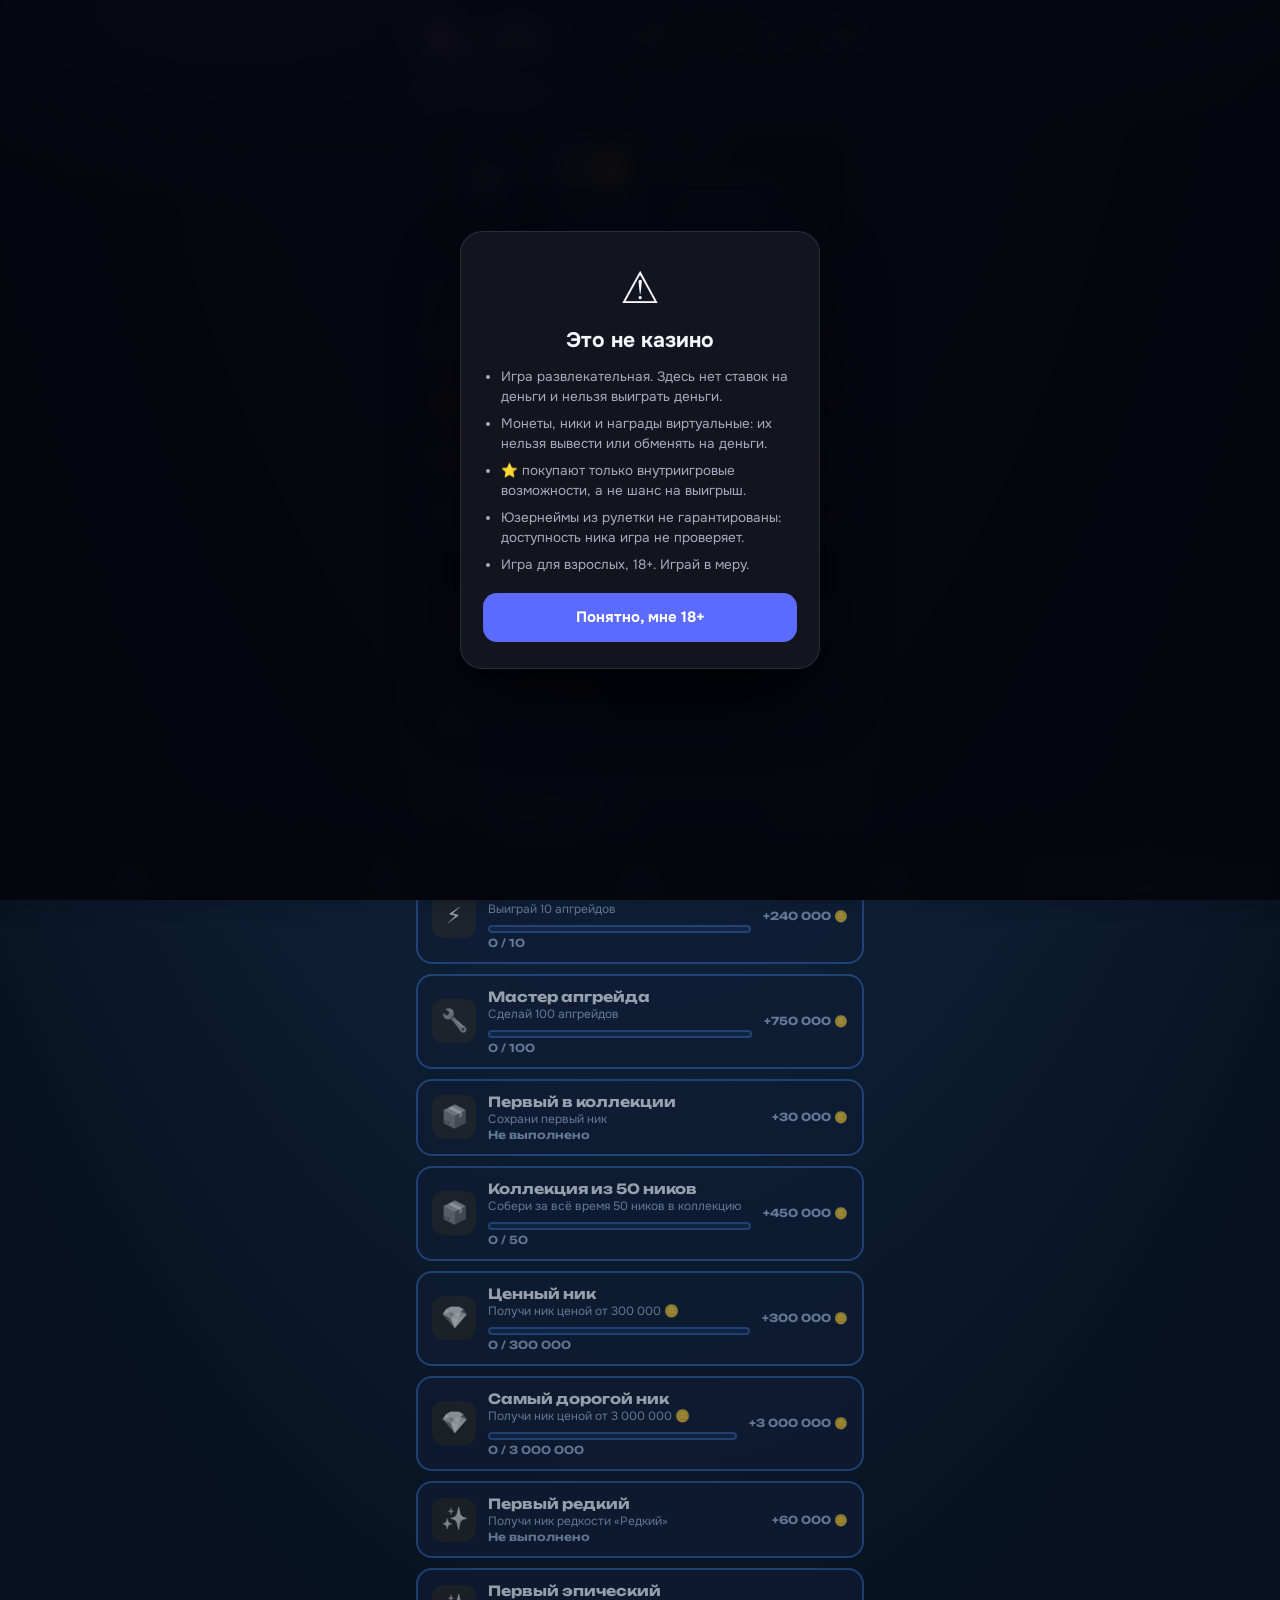
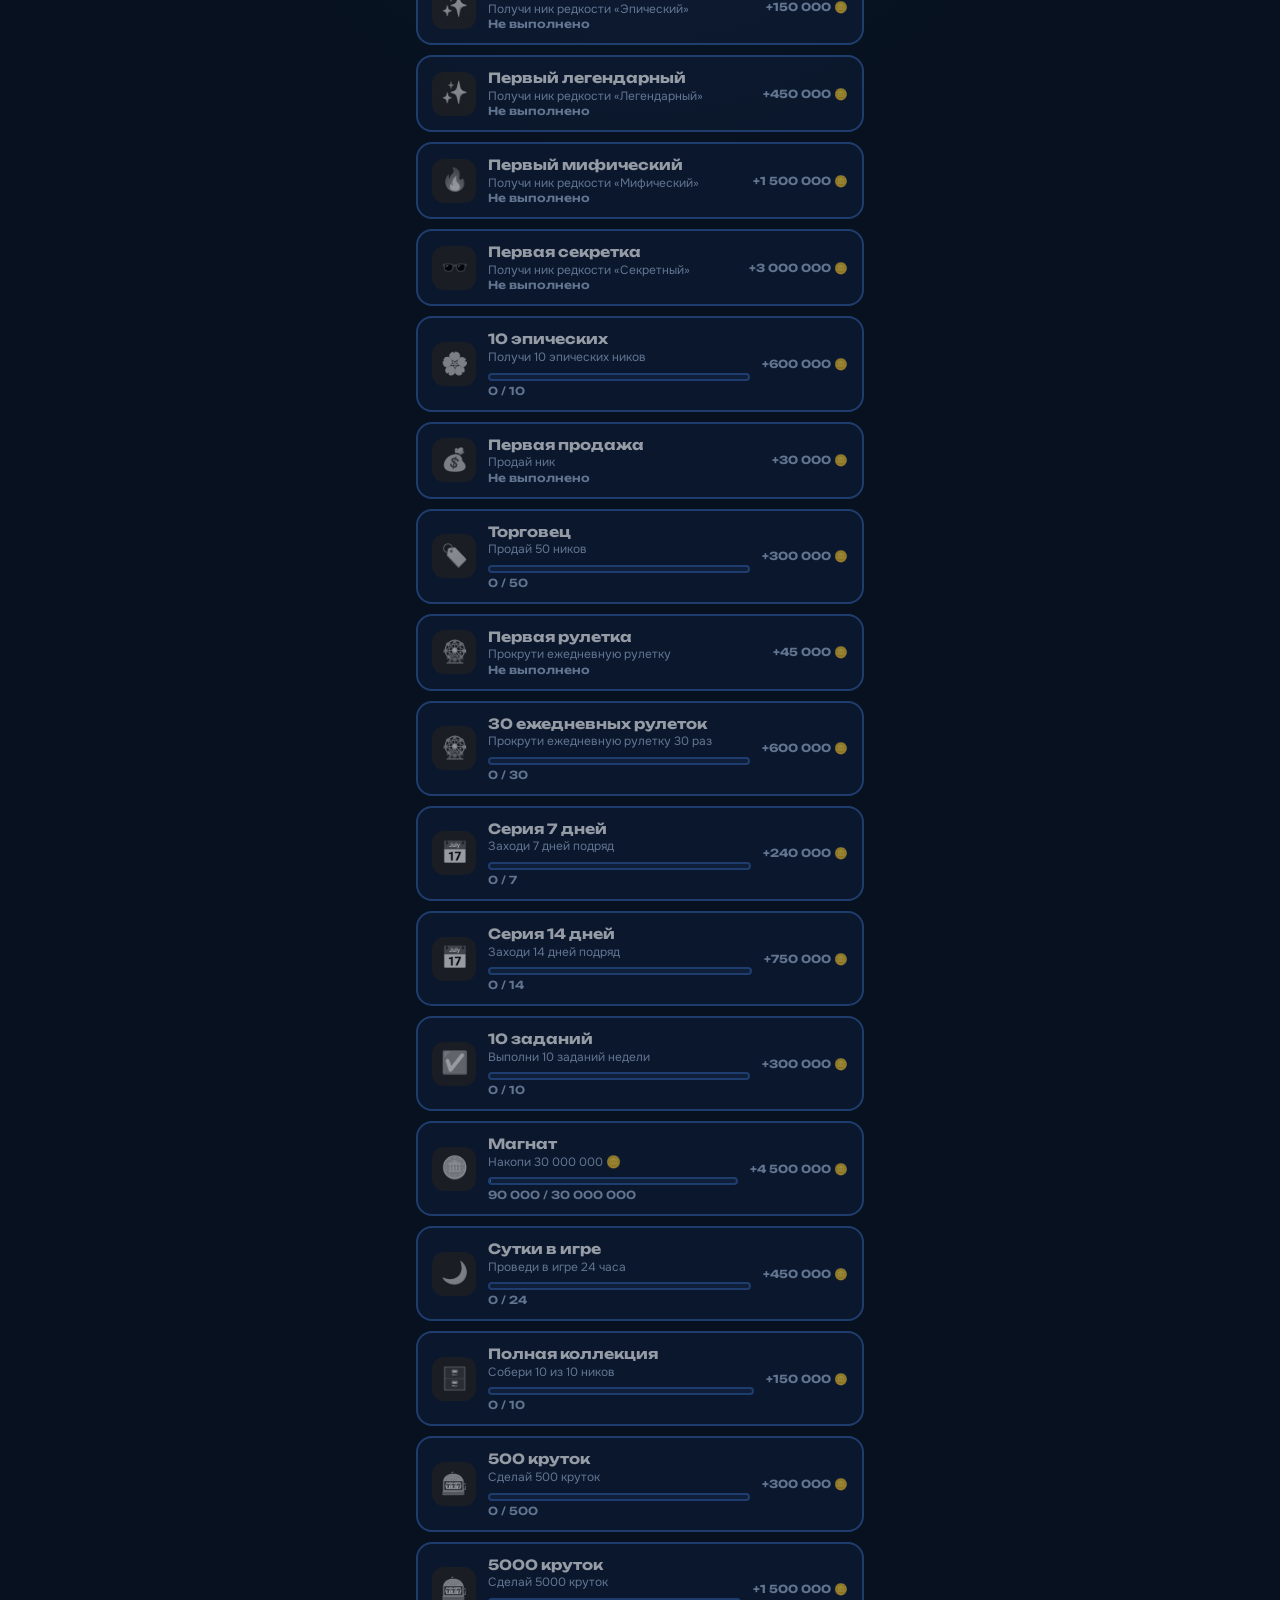
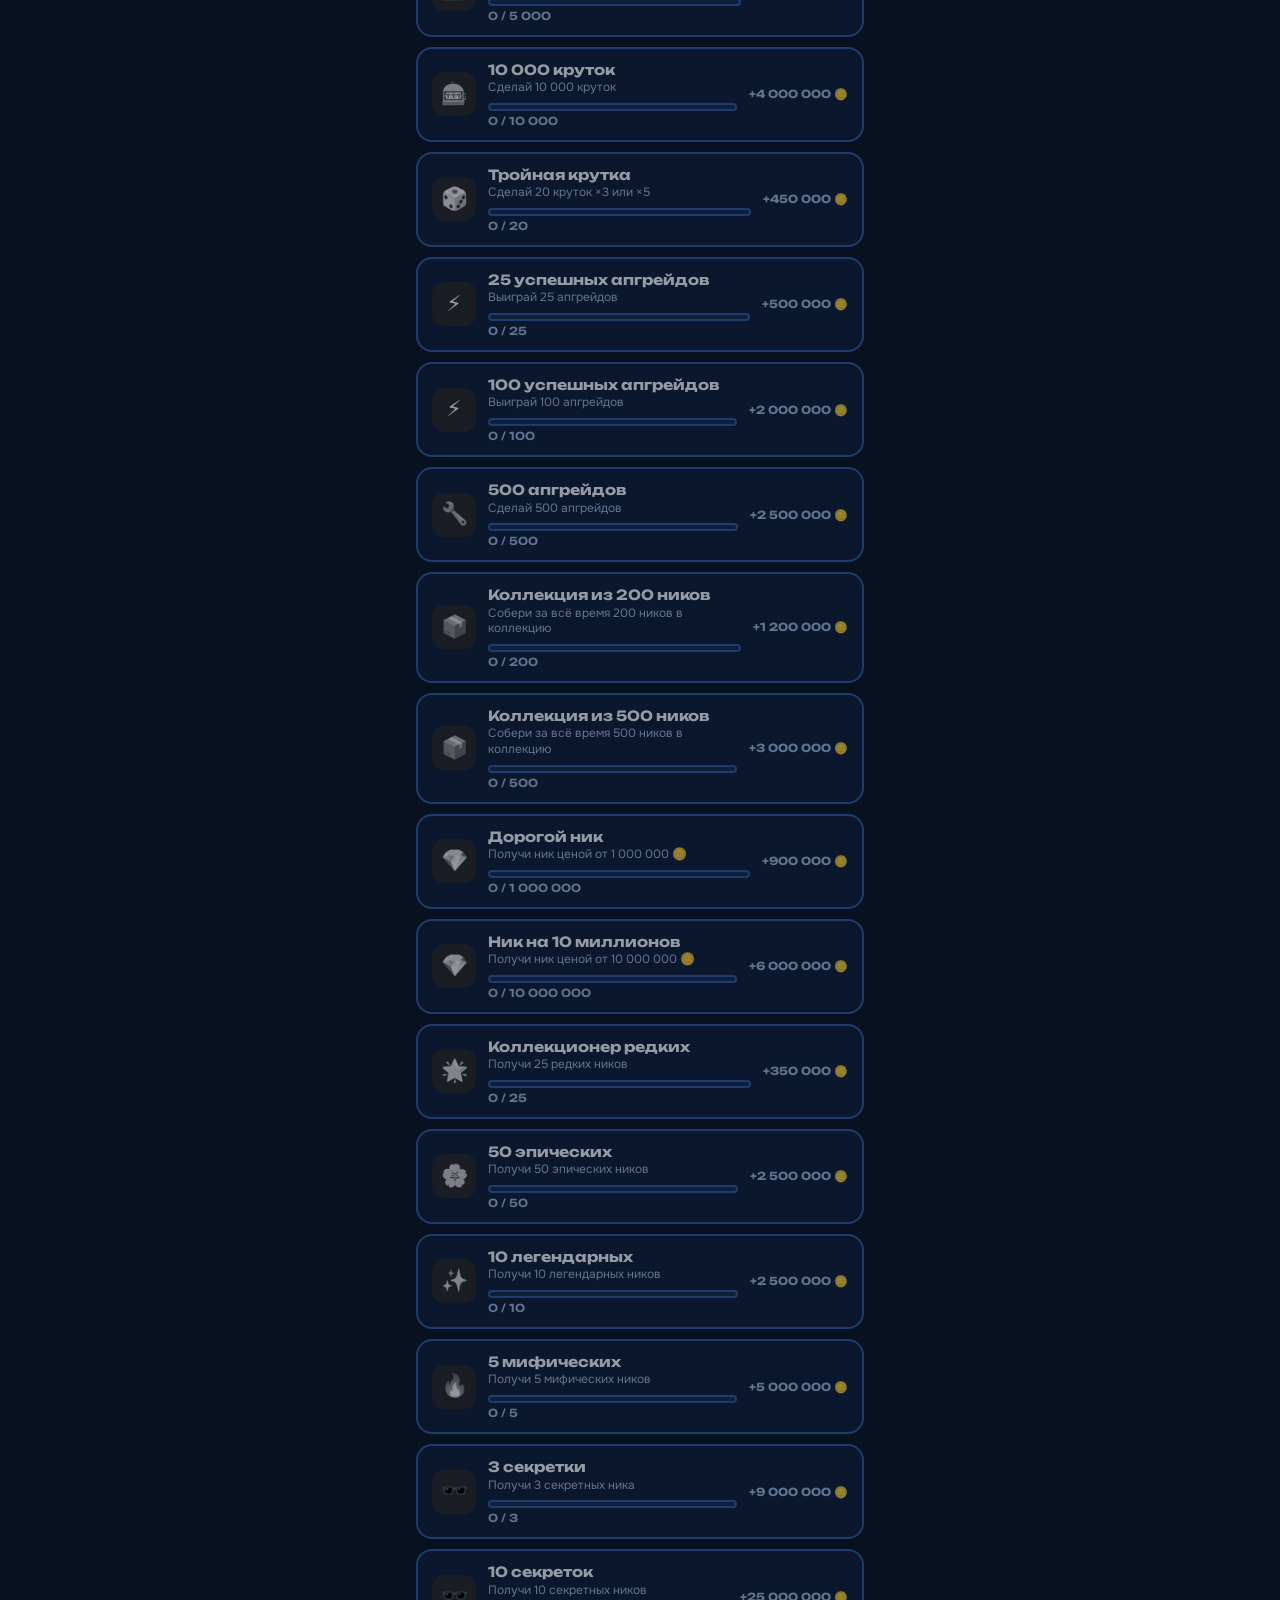
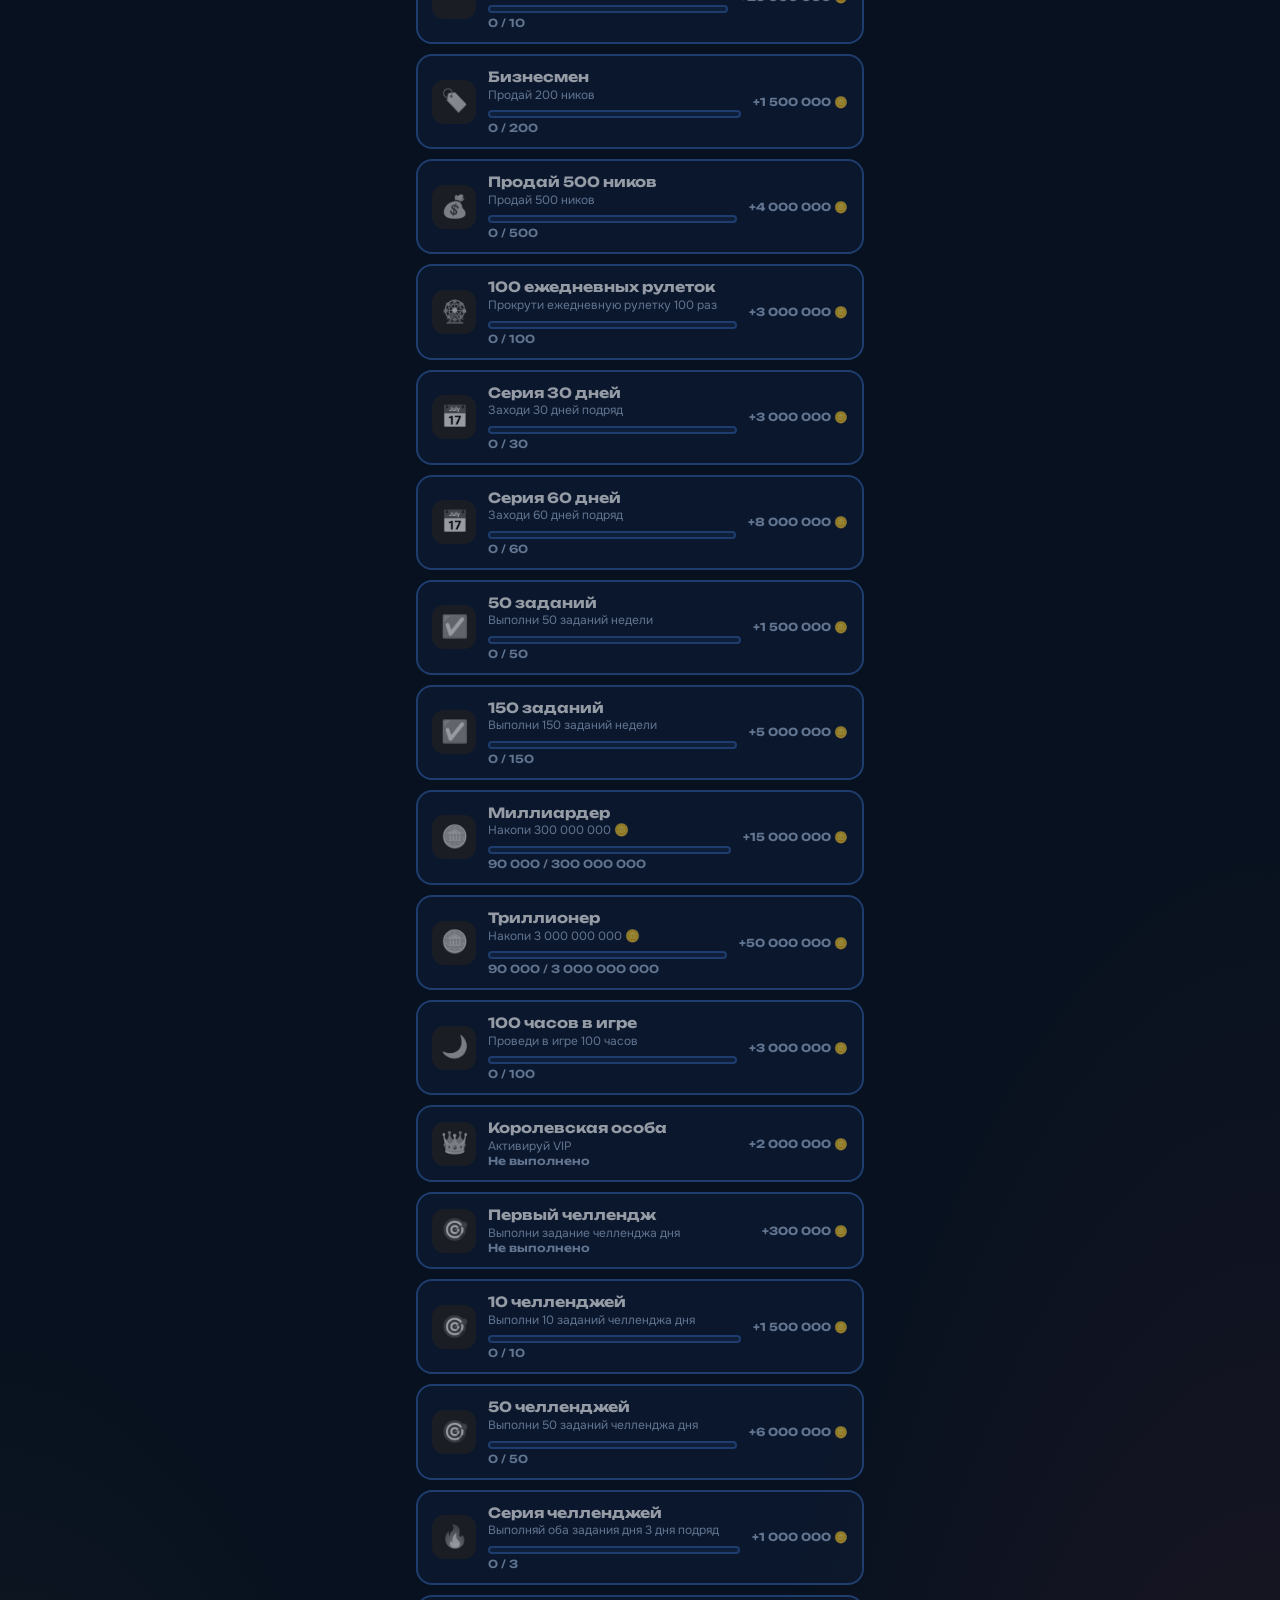
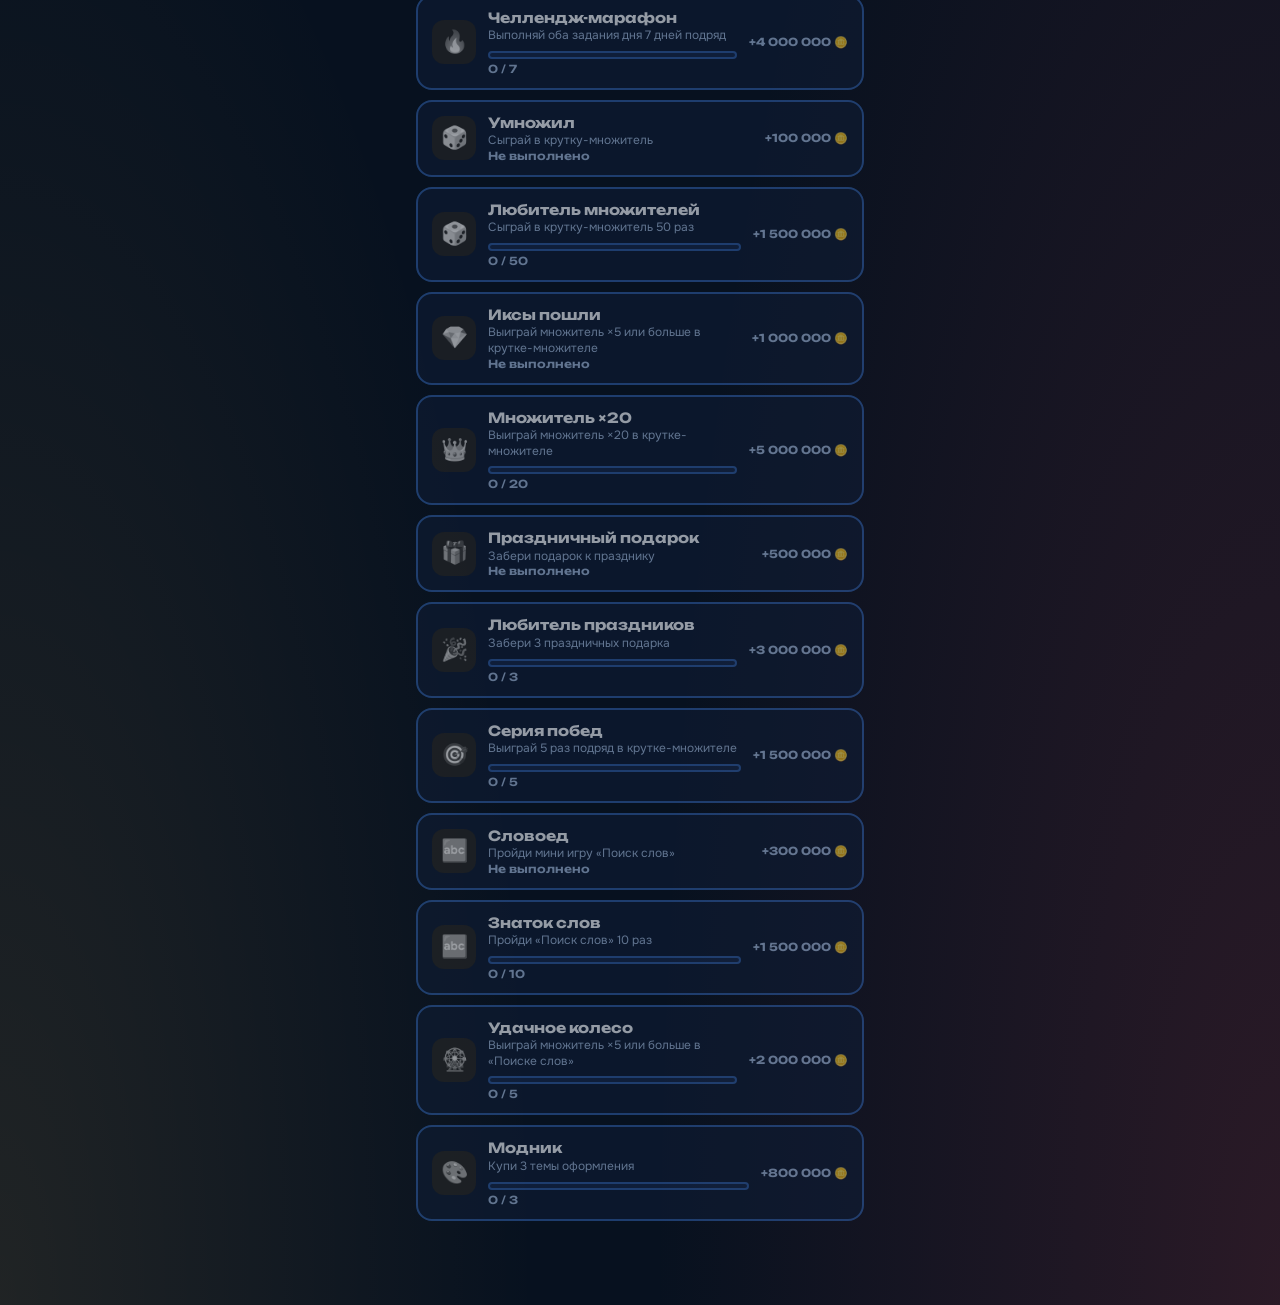
==== achievements.html @ bafad1b9 "Анимация мифика/секретки: без надписи, больше подарков и снежинок Co-Authored-By: Claude Sonnet 5.5 " ====
<!DOCTYPE html>
<html lang="ru">
<head>
<meta charset="utf-8">
<meta name="viewport" content="width=device-width,initial-scale=1,viewport-fit=cover">
<meta name="theme-color" content="#0D0B1A">
<title>Достижения — Нейм-рулетка</title>
<link rel="preconnect" href="https://fonts.googleapis.com">
<link rel="preconnect" href="https://fonts.gstatic.com" crossorigin>
<link href="https://fonts.googleapis.com/css2?family=Unbounded:wght@600;800&family=Onest:wght@400;500;700&display=swap" rel="stylesheet">
<script src="https://telegram.org/js/telegram-web-app.js"></script>
<link rel="stylesheet" href="css/style.css?v=20261102zzzr"><link rel="stylesheet" href="css/v2.css?v=20261102zzzr"><link rel="stylesheet" href="css/ny.css?v=20261102ny3"><script>try{var q=location.search,sv=sessionStorage.getItem('nyprev');if(/[?&]ny=1/.test(q))sessionStorage.setItem('nyprev','1');if(/[?&]ny=0/.test(q))sessionStorage.removeItem('nyprev');var d=new Date(),m=d.getMonth()+1,dd=d.getDate(),on=(m===11&&dd>=15)||m===12||(m===1&&dd<=15)||sessionStorage.getItem('nyprev')==='1';if(/[?&]ny=0/.test(q))on=false;if(on)document.documentElement.classList.add('ny')}catch(e){}</script>
<script>try{if((JSON.parse(localStorage.getItem("nameroulette")||"{}")).ui2!==0)document.documentElement.classList.add("v2")}catch(e){document.documentElement.classList.add("v2")}</script>
</head>
<body data-page="ach">
<div id="boot" aria-hidden="true"><div class="bt-glow"></div><div class="bt-logo"><span>@</span></div>
<div class="bt-reels" id="btr"></div><div class="bt-sub">Рулетка юзернеймов</div>
<div class="bt-bar"><i id="btb"></i></div><div class="bt-note">Загрузка…</div></div>
<style>
#boot{position:fixed;inset:0;z-index:9999;display:flex;flex-direction:column;align-items:center;justify-content:center;gap:18px;padding:24px;background:radial-gradient(90% 45% at 50% 0,#2a2273 0,transparent 70%),#0D0B1A;color:#F2EFFF;font-family:'Unbounded',system-ui,sans-serif;transition:opacity .55s ease,transform .55s ease,filter .55s ease}
#boot.out{opacity:0;transform:scale(1.06);filter:blur(6px);pointer-events:none}
.bt-glow{position:absolute;width:340px;height:340px;border-radius:50%;background:radial-gradient(circle,rgba(110,90,255,.35),transparent 65%);animation:btg 2.4s ease-in-out infinite}
.bt-logo{position:relative;width:92px;height:92px;border-radius:28px;display:grid;place-items:center;background:linear-gradient(145deg,#5B6BFF,#9B5BFF);box-shadow:0 0 0 3px #4B4399,0 14px 40px rgba(91,107,255,.5);animation:btl 1.8s cubic-bezier(.3,.9,.3,1) both,btf 3s ease-in-out 1.8s infinite}
.bt-logo span{font:800 50px 'Unbounded',system-ui,sans-serif;color:#fff;text-shadow:0 3px 0 rgba(0,0,0,.25)}
.bt-logo::before,.bt-logo::after{content:"";position:absolute;inset:0;border-radius:28px;border:2px solid #7C8CFF;opacity:0;animation:btr 2.2s cubic-bezier(.2,.6,.3,1) infinite;pointer-events:none}
.bt-logo::after{animation-delay:1.1s}
.bt-reels{position:relative;display:flex;gap:4px;justify-content:center;flex-wrap:nowrap;max-width:100%}
.bt-reels b{width:26px;height:38px;display:grid;place-items:center;border-radius:9px;background:#171430;border:2px solid #4B4399;font:800 17px 'Unbounded',system-ui,sans-serif;color:#9AA5DB;overflow:hidden}
.bt-reels b.lk{color:#fff;border-color:#9B8CFF;background:#241F4A;animation:btp .35s cubic-bezier(.3,1.6,.5,1)}
.bt-reels b.dash{width:14px;border:0;background:none}
.bt-sub{position:relative;color:#A29CD6;font:600 13px system-ui,sans-serif;letter-spacing:.16em;text-transform:uppercase}
.bt-bar{position:relative;width:min(240px,70vw);height:8px;border-radius:99px;background:#241F4A;border:2px solid #4B4399;overflow:hidden}
.bt-bar i{display:block;height:100%;width:6%;border-radius:99px;background:linear-gradient(90deg,#5B6BFF,#27D9BD);transition:width .4s ease;box-shadow:0 0 12px #5B6BFF}
.bt-note{position:relative;color:#A29CD6;font:600 12px system-ui,sans-serif;min-height:16px}
@keyframes btl{from{transform:scale(.3) rotate(-25deg);opacity:0}60%{transform:scale(1.12) rotate(4deg);opacity:1}to{transform:none}}
@keyframes btf{50%{transform:translateY(-6px)}}
@keyframes btr{0%{transform:scale(1);opacity:.7}100%{transform:scale(1.7);opacity:0}}
@keyframes btg{50%{transform:scale(1.15);opacity:.7}}
@keyframes btp{from{transform:scale(.6)}}
@media (prefers-reduced-motion:reduce){#boot,#boot *{animation:none!important;transition:opacity .2s!important}.bt-logo::before,.bt-logo::after{display:none}}
</style>
<script>
(function(){
  var T0=Date.now(),W='НЕЙМ-РУЛЕТКА',el=document.getElementById('btr'),bar=document.getElementById('btb'),boot=document.getElementById('boot'),seen=0,done=0;
  try{seen=sessionStorage.getItem('nrboot')==='1'}catch(e){}
  var nav=0;try{nav=sessionStorage.getItem('nr_nav')==='1';sessionStorage.removeItem('nr_nav')}catch(e){}
  if(nav){boot.style.display='none';document.documentElement.className+=' navin'}
  var MIN=seen?450:1900,rm=window.matchMedia&&matchMedia('(prefers-reduced-motion:reduce)').matches;
  var pool='ABCDEFGHJKLMNPRSTUVWXYZ0123456789@#$%',cells=[];
  for(var i=0;i<W.length;i++){var c=document.createElement('b');if(W[i]==='-'){c.className='dash';c.textContent='-';cells.push(null)}else{c.textContent=rm?W[i]:pool[Math.floor(Math.random()*pool.length)];if(rm)c.className='lk';cells.push(c)}el.appendChild(c)}
  var iv=rm?0:setInterval(function(){var t=Date.now()-T0;cells.forEach(function(c,i){if(!c||c.className==='lk')return;
    if(t>350+i*(seen?40:110)){c.textContent=W[i];c.className='lk'}else c.textContent=pool[Math.floor(Math.random()*pool.length)]})},60);
  var pv=setInterval(function(){var p=Math.min(90,6+(Date.now()-T0)/MIN*70);bar.style.width=p+'%'},120);
  function finish(force){
    if(done)return;done=1;
    var wait=force?0:Math.max(0,MIN-(Date.now()-T0));
    // буквы продолжают крутиться до конца; перед закрытием все «защёлкиваются» в слово
    setTimeout(function(){clearInterval(iv);clearInterval(pv);bar.style.width='100%';cells.forEach(function(c,i){if(c&&c.className!=='lk'){c.textContent=W[i];c.className='lk'}});
      setTimeout(function(){boot.className='out';try{sessionStorage.setItem('nrboot','1')}catch(e){}setTimeout(function(){boot.remove()},650)},force?0:seen?120:450)},wait);
  }
  window.bootDone=function(force){
    if(force)return finish(true);
    var go=function(){finish(false)};
    if(document.fonts&&document.fonts.ready){var to=setTimeout(go,1500);document.fonts.ready.then(function(){clearTimeout(to);go()})}else go();
  };
  addEventListener('error',function(){setTimeout(function(){window.bootDone(true)},300)});
  setTimeout(function(){window.bootDone(true)},8000);   // запасной выход: загрузочный экран не должен закрыть игру навсегда
})();
</script>

<canvas id="fx"></canvas>
<div id="vig" aria-hidden="true"></div>
<div class="app">
  <header>
    <div class="brand">
      <button class="prof-btn" id="prof-btn" aria-label="Профиль" aria-pressed="false"><svg viewBox="0 0 24 24" width="22" height="22" fill="none" stroke="currentColor" stroke-width="2.4" stroke-linecap="round" aria-hidden="true"><circle cx="12" cy="8" r="4"/><path d="M4 21c0-4.4 3.6-7 8-7s8 2.6 8 7"/></svg></button>
      <h1>Нейм-рулетка</h1>
    </div>
    <div class="top"><div class="pill" id="coins"></div><button class="pill spill" id="sbal" aria-label="Звёздный баланс"></button><button class="bon-btn" id="bon-btn" aria-label="Бонусы" aria-pressed="false"><svg viewBox="0 0 24 24" width="22" height="22" fill="none" stroke="currentColor" stroke-width="2.4" stroke-linecap="round" stroke-linejoin="round" aria-hidden="true"><rect x="3" y="8" width="18" height="4" rx="1"/><path d="M12 8v13M5 12v8a1 1 0 0 0 1 1h12a1 1 0 0 0 1-1v-8M8 8a2.5 2.5 0 1 1 0-5c2 0 4 2.5 4 5 0-2.5 2-5 4-5a2.5 2.5 0 1 1 0 5"/></svg><i class="dot" hidden></i></button></div>
  </header>

  <section id="tab-game">
    <div id="reels"></div>
    <div class="hint" id="idle">Крути, чтобы выбить юзернейм</div>
    <div class="src" id="src" role="group" aria-label="Чем платить"></div>
    <div class="en" id="en"></div>
    <div class="seg" id="seg" role="group" aria-label="Режим"></div>
    <div class="seg two" id="cnt" role="group" aria-label="Сколько открыть"></div>
    <button class="spin" id="spin"></button>
    <div class="stats"><span id="st-spins"></span><span id="st-best"></span></div>
    <div id="cases"></div>
  </section>

  <section id="tab-col" class="list" hidden></section>
  <section id="tab-up" class="list" hidden></section>
  <section id="tab-prof" class="prof" hidden></section>
  <section id="tab-bon" class="list bon" hidden></section>
  <section id="tab-ach" class="list ach-page" hidden></section>
  <section id="tab-show" class="list" hidden></section>
  <section id="tab-top" class="list" hidden></section>
  <section id="tab-clan" class="list" hidden></section>
  <section id="tab-market" class="list" hidden></section>
  <section id="tab-museum" class="list" hidden></section>
</div>
<nav role="tablist">
  <button role="tab" aria-selected="true" data-tab="game"><svg viewBox="0 0 24 24" fill="none" stroke="currentColor" stroke-width="2.2" stroke-linecap="round" stroke-linejoin="round" aria-hidden="true"><rect x="3" y="3" width="18" height="18" rx="4"/><circle cx="8.5" cy="8.5" r="1.2"/><circle cx="15.5" cy="15.5" r="1.2"/><circle cx="12" cy="12" r="1.2"/></svg><span>Крутить</span></button>
  <button role="tab" aria-selected="false" data-tab="col"><svg viewBox="0 0 24 24" fill="none" stroke="currentColor" stroke-width="2.2" stroke-linecap="round" stroke-linejoin="round" aria-hidden="true"><path d="M3 8l9-5 9 5v8l-9 5-9-5z"/><path d="M3 8l9 5 9-5M12 13v8"/></svg><span>Склад</span></button>
  <button role="tab" aria-selected="false" data-tab="shop"><svg viewBox="0 0 24 24" fill="none" stroke="currentColor" stroke-width="2.2" stroke-linecap="round" stroke-linejoin="round" aria-hidden="true"><path d="M5 8h14l-1 12H6z"/><path d="M9 8V6a3 3 0 0 1 6 0v2"/></svg><span>Магазин</span></button>
  <button role="tab" aria-selected="false" data-tab="top"><svg viewBox="0 0 24 24" fill="none" stroke="currentColor" stroke-width="2.2" stroke-linecap="round" stroke-linejoin="round" aria-hidden="true"><path d="M8 4h8v5a4 4 0 0 1-8 0z"/><path d="M8 6H5a2 2 0 0 0 3 4M16 6h3a2 2 0 0 1-3 4M12 13v4M8 20h8M10 17h4"/></svg><span>Рейтинг</span></button>
  <button role="tab" aria-selected="false" data-tab="more"><svg viewBox="0 0 24 24" fill="none" stroke="currentColor" stroke-width="2.2" stroke-linecap="round" stroke-linejoin="round" aria-hidden="true"><circle cx="5" cy="12" r="1.3"/><circle cx="12" cy="12" r="1.3"/><circle cx="19" cy="12" r="1.3"/></svg><span>Ещё</span></button>
</nav>
<div class="selbar" id="selbar"><span id="selinfo"></span><button class="btn main sm" id="selsell">Продать</button></div>
<div class="toast" id="toast" role="status"></div>

<script src="js/app.js?v=20261102zzzr"></script>
</body>
</html>
---- css/style.css ----
:root{--bg:#0D0B1A;--paper:#171430;--tile:#241F4A;--fg:#F2EFFF;--dark:#0D0B1A;--mute:#A29CD6;--line:#4B4399;--sh:#2A2468;--blue:#5B6BFF;--tc:#9AA5DB;--head:'Unbounded',system-ui,sans-serif;--body:'Onest',system-ui,sans-serif;--bw:2.5px}
*{box-sizing:border-box;margin:0;-webkit-tap-highlight-color:transparent}
body{min-height:100dvh;background:radial-gradient(var(--dot,#201C42) 1.3px,transparent 1.4px) 0 0/22px 22px,radial-gradient(90% 38% at 50% 0,var(--glow,#2a2273) 0,transparent 70%),var(--bg);color:var(--fg);font:16px/1.4 var(--body);padding:var(--top,env(safe-area-inset-top)) 0 calc(68px + env(safe-area-inset-bottom))}
.app{max-width:480px;margin:0 auto;padding:16px}
button{font:inherit;color:inherit;cursor:pointer;border:0;background:none}
button:focus-visible,input:focus-visible{outline:3px solid #fff;outline-offset:3px}
button:disabled{opacity:.4;cursor:default}
header{display:flex;flex-wrap:wrap;justify-content:space-between;align-items:center;gap:10px;margin-bottom:20px}
h1{font:800 15px var(--head);letter-spacing:-.02em}
.top{display:flex;gap:8px;align-items:center}
.pill,.bonus{border:var(--bw) solid var(--line);border-radius:999px;padding:5px 12px;font-weight:700;font-size:14px;background:var(--paper);box-shadow:3px 3px 0 var(--sh)}
.bonus{background:#FFD23F;color:var(--dark);border-color:#FFD23F;font-size:13px;animation:glow 2s ease-in-out infinite}
.bonus:active{transform:translate(3px,3px);box-shadow:none}
.pill.pop{animation:coin .45s}
@keyframes coin{40%{transform:scale(1.18);color:#FFD23F}}

.stage{position:relative;overflow:hidden;background:var(--paper);border:var(--bw) solid var(--line);border-radius:24px;padding:26px 10px 22px;text-align:center;box-shadow:6px 6px 0 var(--sh);transition:box-shadow .35s,border-color .35s}
.stage.hit{border-color:var(--tc);box-shadow:8px 8px 0 var(--tc)}
.stage.shake{animation:shake .5s}
.stage::before{content:"";position:absolute;inset:0;background:linear-gradient(105deg,transparent 40%,rgba(255,255,255,.2) 50%,transparent 60%);transform:translateX(-130%);pointer-events:none}
.stage.hit::before{animation:sheen 1s .15s}
@keyframes sheen{to{transform:translateX(130%)}}
@keyframes shake{20%{transform:translate(-5px,2px)}40%{transform:translate(5px,-2px)}60%{transform:translate(-3px,1px)}80%{transform:translate(3px,-1px)}}

.reel{display:flex;justify-content:center;align-items:center;gap:6px;font:800 40px/1 var(--head)}
.at{width:.6em;color:#8C9BFF;text-align:center}
.cell{font-size:.78em;width:1.2em;height:1.5em;overflow:hidden;border-radius:.18em;background:linear-gradient(var(--tile),#1A1640);position:relative;border:2px solid var(--line);box-shadow:0 .08em 0 #05040D;transition:background .3s,color .3s}
.cell::after{content:"";position:absolute;left:0;right:0;top:50%;height:2px;background:#05040D;opacity:.7}
.stage.hit .cell{background:var(--tc);color:var(--dark);animation:flash .7s calc(var(--i)*70ms) both}
.stage.hit .cell::after{opacity:.25}
@keyframes flash{0%{filter:brightness(2.2)}100%{filter:none}}
.cell.land{animation:land .4s}
@keyframes land{30%{transform:translateY(7%) scale(1.07)}60%{transform:translateY(-3%)}}
.strip{display:flex;flex-direction:column;transition:transform 1s cubic-bezier(.15,.85,.2,1)}
.strip.go{filter:blur(1.4px)}
.strip span{height:1.5em;line-height:1.5em;flex:none;text-align:center}
.reel.idle .cell{animation:bob 2.2s ease-in-out infinite;animation-delay:calc(var(--i)*130ms)}
@keyframes bob{50%{transform:translateY(-9%)}}

#res:not([hidden]){animation:rise .45s both}
@keyframes rise{from{opacity:0;transform:translateY(14px)}}
.badge{display:inline-flex;align-items:center;gap:8px;margin-top:22px;font:800 14px var(--head);background:var(--tc);color:var(--dark);border-radius:999px;padding:8px 16px;box-shadow:3px 3px 0 var(--sh);animation:badge .55s .1s both cubic-bezier(.3,1.6,.5,1)}
@keyframes badge{from{transform:scale(.5);opacity:0}}
.badge i{width:9px;height:9px;border-radius:50%;background:var(--dark)}
.hint{color:var(--mute);font-size:14px;margin-top:20px}
.tags{display:flex;gap:6px;flex-wrap:wrap;justify-content:center;margin-top:12px;min-height:26px}
.tag{font-size:12px;font-weight:500;background:var(--tile);border:1.5px solid var(--line);border-radius:8px;padding:3px 8px;animation:rise .4s .25s both}
.tag:nth-child(2){animation-delay:.32s}.tag:nth-child(3){animation-delay:.39s}.tag:nth-child(4){animation-delay:.46s}.tag:nth-child(n+5){animation-delay:.53s}
.tag.odd{background:var(--tc);border-color:var(--tc);color:var(--dark);font-weight:700}
.acts{display:grid;grid-template-columns:1fr 1fr;gap:10px;margin-top:18px}
.acts .wide{grid-column:span 2}
.btn{background:var(--tile);border:var(--bw) solid var(--line);border-radius:14px;padding:11px 8px;font-weight:700;font-size:14px;box-shadow:3px 3px 0 var(--sh);transition:transform .08s,box-shadow .08s}
.btn:active:not(:disabled){transform:translate(3px,3px);box-shadow:0 0 0 var(--sh)}
.btn.main{background:var(--tc);border-color:var(--tc);color:var(--dark)}

.seg{display:grid;grid-template-columns:repeat(3,1fr);gap:6px;background:var(--paper);border:var(--bw) solid var(--line);border-radius:18px;padding:5px;margin:20px 0 14px;box-shadow:4px 4px 0 var(--sh)}
.seg button{padding:9px 4px;border-radius:12px;font-size:13px;font-weight:700;transition:background .2s,color .2s}
.seg small{display:block;font-size:11px;font-weight:500;opacity:.75}
.seg [aria-pressed=true]{background:var(--fg);color:var(--dark)}
.spin{width:100%;padding:18px;border-radius:18px;font:800 15px var(--head);background:var(--blue);color:#fff;border:var(--bw) solid #8C9BFF;box-shadow:5px 5px 0 var(--sh);transition:transform .08s,box-shadow .08s}
.spin:not(:disabled){animation:glow 2.4s ease-in-out infinite}
.spin:active:not(:disabled){transform:translate(5px,5px);box-shadow:0 0 0 var(--sh)}
@keyframes glow{50%{box-shadow:5px 5px 0 var(--sh),0 0 28px rgba(110,125,255,.55)}}
.stats{display:flex;justify-content:space-between;align-items:center;color:var(--mute);font-size:13px;margin-top:16px}
.chip{color:var(--dark);border-radius:8px;padding:2px 8px}

.list h2{font:800 16px var(--head);margin-bottom:4px}
.sum{color:var(--mute);font-size:13px;margin-bottom:16px}
.item{display:flex;align-items:center;gap:8px;padding:11px 10px 11px 14px;background:var(--paper);border:var(--bw) solid var(--line);border-left:10px solid var(--tc);border-radius:14px;margin-bottom:10px;box-shadow:3px 3px 0 var(--sh)}
.item div{flex:1;min-width:0}
.item b{display:block;font:700 14px var(--head);overflow:hidden;text-overflow:ellipsis;white-space:nowrap}
.item small{display:inline-block;margin-top:3px;background:var(--tc);color:var(--dark);font-size:11px;font-weight:700;border-radius:6px;padding:1px 7px}
.item button{background:var(--tile);border:2px solid var(--line);border-radius:10px;min-width:38px;height:38px;font-size:14px;font-weight:700;padding:0 8px}
.item button:active{background:var(--tc);color:var(--dark)}
.empty{text-align:center;color:var(--mute);padding:44px 12px}
.empty .btn{margin-top:16px;color:var(--fg)}

.stake{max-height:34vh;overflow:auto;padding:2px 4px 6px 0;margin-bottom:12px}
.pick{cursor:pointer;transition:transform .08s,background .2s}
.pick input{width:20px;height:20px;accent-color:var(--tc);flex:none}
.pick span{font-weight:700;font-size:13px;flex:none}
.pick:has(input:checked){background:var(--tc);color:var(--dark);box-shadow:0 0 0 var(--sh);transform:translate(3px,3px)}
.pick:has(input:checked) small{background:var(--dark);color:var(--tc)}
.targets{display:grid;grid-template-columns:repeat(7,1fr);gap:6px;margin-bottom:14px}
.tg{background:var(--paper);border:var(--bw) solid var(--line);border-top:7px solid var(--tc);border-radius:12px;padding:7px 2px;text-align:center;box-shadow:3px 3px 0 var(--sh);transition:transform .08s,background .2s}
.tg b{display:block;font:800 14px var(--head)}
.tg small{display:block;font-size:9px;color:var(--mute)}
.tg.on{background:var(--tc);color:var(--dark);box-shadow:0 0 0 var(--sh);transform:translate(3px,3px)}
.tg.on small{color:var(--dark)}
.meter{position:relative;height:24px;background:var(--paper);border:var(--bw) solid var(--line);border-radius:999px;overflow:hidden;margin:4px 0 10px}
.zone{position:absolute;left:0;top:0;bottom:0;transition:width .3s}
.mark{position:absolute;left:0;top:-2px;bottom:-2px;width:6px;margin-left:-3px;background:#fff;border-radius:3px;box-shadow:0 0 10px #fff}
.upres{margin-top:16px}
.win,.lose{border:var(--bw) solid var(--line);border-radius:14px;padding:12px 14px;box-shadow:4px 4px 0 var(--sh);background:var(--paper);animation:rise .4s both}
.win{background:var(--tc);border-color:var(--tc);color:var(--dark)}

nav{position:fixed;left:0;right:0;bottom:0;display:flex;padding:4px 6px calc(4px + env(safe-area-inset-bottom));background:var(--paper);border-top:2px solid var(--line);box-shadow:0 -8px 24px rgba(5,4,13,.5);z-index:5}
nav button{flex:1;display:flex;flex-direction:column;align-items:center;gap:2px;padding:5px 2px 4px;border-radius:10px;background:none;border:0;color:var(--mute);font-weight:600;font-size:10px;line-height:1.1;transition:background .2s,color .2s}
nav button svg{width:18px;height:18px;flex:none;transition:transform .25s}
nav [aria-selected=true]{background:var(--tile);color:var(--fg)}
nav [aria-selected=true] svg{transform:translateY(-1px) scale(1.08)}
.toast{position:fixed;left:50%;bottom:calc(72px + env(safe-area-inset-bottom));transform:translate(-50%,20px);background:var(--fg);color:var(--dark);padding:11px 16px;border-radius:14px;font-size:14px;font-weight:500;opacity:0;pointer-events:none;transition:.3s;max-width:90vw;text-align:center}
.toast.on{opacity:1;transform:translate(-50%,0)}
#fx{position:fixed;inset:0;pointer-events:none;z-index:9}
[hidden]{display:none!important}
@media(prefers-reduced-motion:reduce){*,*::before{animation:none!important;transition-duration:.01ms!important}}

/* Рулетка апгрейда */
.rl{position:relative;height:88px;margin:6px 0 12px;background:var(--paper);border:var(--bw) solid var(--line);border-radius:18px;overflow:hidden;box-shadow:4px 4px 0 var(--sh)}
.rl::before,.rl::after{content:"";position:absolute;top:0;bottom:0;width:56px;z-index:2;pointer-events:none}
.rl::before{left:0;background:linear-gradient(90deg,var(--paper),transparent)}
.rl::after{right:0;background:linear-gradient(270deg,var(--paper),transparent)}
.ptr{position:absolute;left:50%;top:0;bottom:0;width:4px;margin-left:-2px;background:#fff;z-index:3;box-shadow:0 0 14px #fff}
.ptr::before{content:"";position:absolute;top:0;left:-8px;border:10px solid transparent;border-top-color:#fff;border-bottom:0}
.rl-track{display:flex;gap:6px;height:100%;padding:10px 0;will-change:transform}
.rc{flex:none;width:64px;display:grid;place-items:center;border-radius:12px;font:800 22px var(--head);border:2px solid var(--line)}
.rc.l{background:var(--tile);color:#6A63B0}
.rc.w{background:var(--tc);border-color:var(--tc);color:var(--dark)}
.rc.on{outline:3px solid #fff;outline-offset:2px;animation:land .5s}
.upres .stage{margin-top:14px}

/* Мифический */
.stage.mythic.hit{box-shadow:8px 8px 0 var(--tc),0 0 56px rgba(255,75,62,.6)}
.stage.mythic .badge{background:linear-gradient(90deg,#FF4B3E,#FFC933,#27D9BD,#9B7BFF,#FF5FA2,#FF4B3E);background-size:300% 100%;animation:badge .55s .1s both cubic-bezier(.3,1.6,.5,1),rbow 3s linear infinite}
@keyframes rbow{to{background-position:300% 0}}

/* Секретный */
.stage.secret.hit{border-color:#fff;box-shadow:8px 8px 0 var(--tc),0 0 56px rgba(255,255,255,.55)}
.stage.secret.hit .cell{text-shadow:2px 0 #FF2D55,-2px 0 #00E5FF}
.stage.secret.hit .reel{animation:glitch .8s steps(2,end) 3}
@keyframes glitch{25%{transform:translate(-3px,1px) skewX(-4deg)}50%{transform:translate(3px,-1px)}75%{transform:translate(-2px,0) skewX(3deg)}}
.stage.secret .badge{background:#fff;color:#000;text-shadow:1px 0 #FF2D55,-1px 0 #00E5FF}
.od small,.tg small{font-size:8.5px}

/* Шапка и профиль */
.brand{display:flex;align-items:center;gap:12px;min-width:0}
.top{margin-left:auto}
.prof-btn{flex:none;width:40px;height:40px;border-radius:12px;display:grid;place-items:center;background:var(--paper);border:var(--bw) solid var(--line);box-shadow:3px 3px 0 var(--sh);transition:transform .08s,box-shadow .08s,background .2s}
.prof-btn:active{transform:translate(3px,3px);box-shadow:none}
.prof-btn[aria-pressed=true]{background:var(--fg);color:var(--dark);border-color:var(--fg)}
.pcard{background:var(--paper);border:var(--bw) solid var(--line);border-radius:18px;padding:14px 16px;box-shadow:4px 4px 0 var(--sh);margin-bottom:14px}
.pcard small,.pt small{display:block;color:var(--mute);font-size:12px}
.pcard>b,.pt b{display:block;font:800 18px var(--head);margin-top:2px}
.pcard h3{font:800 15px var(--head);margin-bottom:12px}
.idc{text-align:center;padding:20px 16px}
.idc b{font-size:34px;letter-spacing:.08em}
.pgrid{display:grid;grid-template-columns:1fr 1fr;gap:10px}
.pgrid+.pgrid{margin-top:10px}
.pgrid>.pcard{margin-bottom:14px}
.pt{background:var(--tile);border:2px solid var(--line);border-left:6px solid var(--tc,var(--blue));border-radius:12px;padding:9px 11px}
.pt b{font-size:15px}
.pt.last{grid-column:span 2}
.inv{display:flex;align-items:center;justify-content:space-between;gap:12px}
.inv b{font:800 15px var(--head)}
.inv .btn{flex:none;padding:11px 18px}
.prof{animation:rise .35s both}

/* Ползунок и приз апгрейда */
.slider{margin:4px 0 12px;background:var(--paper);border:var(--bw) solid var(--line);border-radius:16px;padding:12px 14px 8px;box-shadow:3px 3px 0 var(--sh)}
.srow{display:flex;justify-content:space-between;align-items:baseline;margin-bottom:6px;color:var(--mute);font-size:13px}
.srow b{font:800 22px var(--head);color:var(--fg)}
input[type=range]{width:100%;height:28px;appearance:none;-webkit-appearance:none;background:transparent;cursor:pointer}
input[type=range]:disabled{opacity:.4;cursor:default}
input[type=range]::-webkit-slider-runnable-track{height:8px;border-radius:999px;background:var(--tile);border:2px solid var(--line)}
input[type=range]::-webkit-slider-thumb{-webkit-appearance:none;width:26px;height:26px;margin-top:-10px;border-radius:50%;background:#fff;border:4px solid var(--blue);box-shadow:0 0 0 3px rgba(91,107,255,.35)}
input[type=range]::-moz-range-track{height:8px;border-radius:999px;background:var(--tile);border:2px solid var(--line)}
input[type=range]::-moz-range-thumb{width:20px;height:20px;border-radius:50%;background:#fff;border:4px solid var(--blue)}
.pz{display:flex;justify-content:space-between;align-items:center;gap:10px;background:var(--paper);border:var(--bw) solid var(--line);border-left:10px solid var(--tc);border-radius:14px;padding:12px 14px;box-shadow:3px 3px 0 var(--sh);margin-bottom:10px}
.pz small{display:block;color:var(--mute);font-size:11px}
.pz b{display:block;font:800 15px var(--head);overflow:hidden;text-overflow:ellipsis}
.pz em{font-style:normal;font-size:12px;color:var(--tc)}
.pp{text-align:right;flex:none}
#prize .btn{width:100%;margin-bottom:12px}

/* Плавность и новые элементы */
#reels .stage{margin-bottom:12px}
.rrow{animation:rise .4s both}
.rrow .rmeta{max-height:0;opacity:0;overflow:hidden;transition:max-height .6s ease,opacity .5s}
.rrow .rmeta.on{max-height:460px;opacity:1}
.rrow .badge{margin-top:18px}
.hint{text-align:center;margin:6px 0 4px}
#seg{margin-bottom:10px}
.seg.two{grid-template-columns:repeat(2,1fr);margin:0 0 14px}
.tabin{animation:rise .38s both}
#tab-game.tabin{animation:fadein .35s both}
@keyframes fadein{from{opacity:0}}
.chead{display:flex;justify-content:space-between;align-items:flex-start;gap:10px;margin-bottom:4px}
.chead .sum{margin-bottom:12px}
.cbtns{display:flex;gap:6px;flex:none}
.btn.sm{padding:8px 14px;font-size:13px;flex:none}
.item{transition:max-height .3s ease,opacity .25s,transform .3s,margin .3s,padding .3s,border-width .3s,background .2s}
.item.out{max-height:0!important;opacity:0;transform:translateX(26px);margin-bottom:0;padding-top:0;padding-bottom:0;border-width:0}
.selbar{position:fixed;left:0;right:0;bottom:calc(62px + env(safe-area-inset-bottom));margin:0 auto;width:min(448px,calc(100% - 32px));display:flex;align-items:center;justify-content:space-between;gap:10px;padding:10px 12px 10px 16px;background:var(--paper);border:var(--bw) solid var(--line);border-radius:16px;box-shadow:4px 4px 0 var(--sh);font-weight:700;font-size:14px;opacity:0;transform:translateY(16px);pointer-events:none;transition:opacity .25s,transform .25s;z-index:5}
.selbar.on{opacity:1;transform:none;pointer-events:auto}
button,.pick,.tg{transition-property:transform,box-shadow,background,color,opacity;transition-duration:.15s}

/* Секретный: медленное появление символов и виньетка */
#vig{position:fixed;inset:0;z-index:8;pointer-events:none;opacity:0;transition:opacity 1s ease;background:radial-gradient(circle at var(--vx,50%) var(--vy,40%),transparent 0,rgba(2,1,10,.15) 16%,rgba(2,1,10,.78) 50%,rgba(2,1,10,.97) 100%)}
#vig.on{opacity:1}
.cell.sec,.at.sec{opacity:0;transform:scale(.4);filter:blur(10px)}
.cell.sec.in{animation:secIn 1s cubic-bezier(.2,.8,.2,1) forwards}
.at.sec.in{animation:secAt .9s ease forwards}
@keyframes secIn{0%{opacity:0;transform:scale(2);filter:blur(16px)}40%{opacity:1;filter:blur(3px);box-shadow:0 0 70px 12px rgba(255,255,255,.85)}100%{opacity:1;transform:none;filter:none;box-shadow:0 .08em 0 #05040D,0 0 26px rgba(255,255,255,.4)}}
@keyframes secAt{from{opacity:0;filter:blur(8px)}to{opacity:1;filter:none}}
.toast{z-index:10}

/* Кнопка бонусов в шапке */
.bon-btn{position:relative;flex:none;width:40px;height:40px;border-radius:12px;display:grid;place-items:center;background:var(--paper);border:var(--bw) solid var(--line);box-shadow:3px 3px 0 var(--sh);transition:transform .08s,box-shadow .08s,background .2s}
.bon-btn:active{transform:translate(3px,3px);box-shadow:none}
.bon-btn[aria-pressed=true]{background:var(--fg);color:var(--dark);border-color:var(--fg)}
.dot{position:absolute;top:-5px;right:-5px;width:13px;height:13px;border-radius:50%;background:#FF3B5C;border:2px solid var(--bg);animation:dotp 1.6s ease-in-out infinite}
@keyframes dotp{50%{transform:scale(1.28)}}

/* Вкладка бонусов */
.bon h2{margin-bottom:14px}
.bhead{display:flex;justify-content:space-between;align-items:baseline;gap:10px;margin-bottom:12px}
.bhead h3{margin:0}
.bsub{color:var(--mute);font-size:12px;text-align:right}
.bon .pcard>.btn{width:100%;margin-top:12px}
.lgrid{display:grid;grid-template-columns:repeat(7,1fr);gap:5px}
.lcell{position:relative;background:var(--tile);border:2px solid var(--line);border-radius:10px;padding:6px 0 5px;text-align:center;transition:background .2s,transform .2s}
.lcell small{display:block;font-size:9px;color:var(--mute)}
.lcell b{display:block;font:800 13px var(--head);margin-top:2px}
.lcell.big{border-color:#FFC933}
.lcell.big b{color:#FFC933}
.lcell.done{opacity:.5}
.lcell.done i{position:absolute;top:-6px;right:-4px;font-style:normal;font-size:11px;font-weight:800;background:#27D9BD;color:var(--dark);border-radius:50%;width:17px;height:17px;display:grid;place-items:center}
.lcell.now{background:var(--blue);border-color:#fff;transform:translateY(-2px);animation:glow 2s ease-in-out infinite}
.lcell.now small{color:#fff}
.wl .rl-track{padding:10px 0}
.wt{flex:none;width:78px;display:flex;flex-direction:column;align-items:center;justify-content:center;border-radius:12px;border:2px solid var(--line);border-top:6px solid var(--tc,#FFC933);background:var(--tile)}
.wt.co{--tc:#FFC933}
.wt em{font:800 17px var(--head);font-style:normal}
.wt small{font-size:10px;color:var(--mute)}
.wt.on{outline:3px solid #fff;outline-offset:2px;animation:land .5s}
.bon .upres{margin-top:14px}
.bon .upres .stage{margin-bottom:12px}
.quest{padding:12px 0;border-top:2px solid var(--line)}
.quest:first-of-type{border-top:0;padding-top:0}
.qtop{display:flex;justify-content:space-between;gap:10px;font-weight:700;font-size:14px}
.qtop span{flex:none;color:#FFC933}
.qh{display:block;color:var(--mute);font-size:11px;margin-top:2px}
.qbar{height:10px;border-radius:999px;background:var(--tile);border:2px solid var(--line);overflow:hidden;margin:8px 0}
.qbar i{display:block;height:100%;background:var(--blue);transition:width .5s}
.quest.got{opacity:.5}
.qbot{display:flex;justify-content:space-between;align-items:center;color:var(--mute);font-size:12px;min-height:34px}
.qbot em{font-style:normal;color:#27D9BD;font-weight:700}

/* Ставка апгрейда */
.cap{margin:0 0 8px}
.cap b{color:var(--fg)}
.pick:has(input:disabled){opacity:.4;cursor:default}

/* переключатель ников после ×3 */
.picks{display:grid;grid-template-columns:repeat(3,1fr);gap:8px;margin-top:18px}
.picks:empty{display:none}
.pk{position:relative;display:flex;flex-direction:column;align-items:center;gap:2px;min-width:0;padding:9px 6px 8px;background:var(--tile);border:2px solid var(--line);border-top:5px solid var(--tc);border-radius:12px;color:var(--fg);font:inherit;cursor:pointer;transition:transform .2s,border-color .2s,background .2s,opacity .2s}
.pk b{max-width:100%;overflow:hidden;text-overflow:ellipsis;white-space:nowrap;font:700 12px var(--head)}
.pk small{font-size:10px;color:var(--mute)}
.pk.on{border-color:var(--tc);background:#241E52;transform:translateY(-2px)}
.pk.done{opacity:.55}
.pk:active{transform:scale(.97)}
.acts.one{grid-template-columns:1fr}
/* мифический: вспышка букв, проще секретной */
.cell.myt,.at.myt{opacity:0;animation:mytIn .65s cubic-bezier(.2,.8,.2,1) both}
.at.myt{animation-delay:.15s}
@keyframes mytIn{0%{opacity:0;transform:scale(1.7);filter:blur(7px)}55%{opacity:1;filter:blur(1px);box-shadow:0 0 28px 4px rgba(255,75,62,.7)}100%{opacity:1;transform:none;filter:none}}
/* достижения */
.achbtn{display:flex;align-items:center;justify-content:space-between;gap:12px;width:100%;text-align:left;color:var(--fg);cursor:pointer;font:inherit}
.achbtn b{display:block;font:800 15px var(--head)}
.achbtn small{display:block;color:var(--mute);font-size:12px;margin-top:2px}
.mini{--p:0;flex:none;width:44px;height:44px;border-radius:50%;background:conic-gradient(#FFC933 calc(var(--p)*1%),var(--tile) 0);display:grid;place-items:center}
.mini i{width:34px;height:34px;border-radius:50%;background:var(--paper);display:grid;place-items:center;font:800 13px var(--head);font-style:normal}
.ahead{display:flex;align-items:center;gap:12px;margin-bottom:14px}
.ahead h2{margin:0}
.asum{display:flex;align-items:center;gap:18px;padding:18px;margin-bottom:16px;background:repeating-linear-gradient(115deg,rgba(255,255,255,.035) 0 2px,transparent 2px 12px),var(--paper);border:var(--bw) solid var(--line);border-radius:20px;box-shadow:4px 4px 0 var(--sh)}
.asum .ring{flex:none}
.ainfo{min-width:0}
.cap2{display:block;font:700 11px var(--head);letter-spacing:.08em;text-transform:uppercase;color:var(--mute)}
.ainfo .big{display:block;font:800 30px var(--head);margin:2px 0 8px}
.chips{display:flex;flex-wrap:wrap;gap:6px}
.chip2{background:var(--tile);border:1.5px solid var(--line);border-radius:999px;padding:3px 10px;font:700 12px var(--body)}
.ainfo p{margin-top:8px;font-size:12px;color:var(--mute);line-height:1.35}
.ring{position:relative;width:104px;height:104px}
.ring svg{width:100%;height:100%;transform:rotate(-90deg)}
.ring circle{fill:none;stroke-width:12}
.ring .rb{stroke:var(--tile)}
.ring .rf{stroke:#FF9F1C;stroke-linecap:round;transition:stroke-dashoffset .8s cubic-bezier(.2,.8,.2,1)}
.ring>div{position:absolute;inset:0;display:flex;flex-direction:column;align-items:center;justify-content:center}
.ring b{font:800 28px var(--head);line-height:1}
.ring small{color:var(--mute);font-size:12px}
.alist{display:flex;flex-direction:column;gap:10px}
.ach{display:flex;gap:12px;align-items:center;padding:12px 14px;background:var(--paper);border:2px solid var(--line);border-radius:16px;opacity:.6}
.ach.on{opacity:1;border-color:#FFC933;box-shadow:3px 3px 0 var(--sh)}
.ach .ai{flex:none;width:44px;height:44px;border-radius:12px;background:var(--tile);display:grid;place-items:center;font-size:22px;filter:grayscale(1)}
.ach.on .ai{filter:none;background:#3a2f12}
.ach .at2{flex:1;min-width:0}
.ach b{display:block;font:700 14px var(--head);line-height:1.25}
.ach small{display:block;font-size:12px;color:var(--mute);margin-top:2px;line-height:1.3}
.ach .qbar{margin:7px 0 3px;height:8px}
.ach em{display:block;font:600 11px var(--head);font-style:normal;color:var(--mute)}
.ach.on em{color:#FFC933}

/* плашка мест в коллекции */
.cpanel{background:var(--paper);border:var(--bw) solid var(--line);border-radius:18px;padding:14px 16px;box-shadow:4px 4px 0 var(--sh);margin-bottom:16px}
.ctop{display:flex;justify-content:space-between;align-items:flex-end;gap:10px}
.ctop b{font:800 24px var(--head)}
.ctop span{font:700 15px var(--head);color:var(--mute)}
.ctop small{display:block;color:var(--mute);font-size:12px;margin-top:2px}
.ctop .r{text-align:right}
.ctop .r b{font-size:20px}
.cbar{height:8px;border-radius:999px;background:var(--tile);margin:12px 0;overflow:hidden}
.cbar i{display:block;height:100%;border-radius:999px;background:linear-gradient(90deg,#27D96B,#7CF29B);transition:width .5s}
.cwide{display:block;width:100%;margin-top:8px;text-align:center}
.cwide:disabled{opacity:.5}
.crow{display:flex;justify-content:space-between;align-items:center;width:100%;margin-top:12px;padding:12px 2px 0;border-top:1.5px solid var(--line);background:none;color:var(--fg);font:inherit;font-size:14px;cursor:pointer}
.crow span{color:var(--mute)}
.crow b{font-weight:700}

.ach .arw{flex:none;font:700 12px var(--head);color:var(--mute);white-space:nowrap}
.ach .arw.got{color:#7CF29B}
.ach .btn.arw{color:var(--dark)}
#tab-ach>.cwide{margin:0 0 14px}

/* переключатель «Бесплатно / За монеты» и энергия */
.src{display:grid;grid-template-columns:1fr 1fr;gap:6px;background:var(--paper);border:var(--bw) solid var(--line);border-radius:18px;padding:5px;margin:20px 0 12px;box-shadow:4px 4px 0 var(--sh)}
.src button{padding:12px 6px;border-radius:13px;font-size:14px;font-weight:700;color:var(--mute);border:2px solid transparent;transition:background .2s,color .2s,border-color .2s}
.src [aria-pressed=true]{background:var(--tile);color:var(--fg);border-color:var(--blue)}
.seg[hidden],.en[hidden]{display:none}
.src+.en,.src+.seg{margin-top:0}
.src~.seg{margin-top:0}
.en{background:var(--paper);border:var(--bw) solid var(--line);border-radius:18px;padding:12px 14px;margin:0 0 14px;box-shadow:4px 4px 0 var(--sh)}
.enrow{display:flex;align-items:center;gap:10px}
.enic{width:34px;height:34px;border-radius:10px;background:linear-gradient(#FFC933,#FF9F1C);display:grid;place-items:center;font-size:18px}
.enl{flex:1;font:700 14px var(--head);color:var(--mute)}
.enn{font:800 20px var(--head)}
.enx{font:700 12px var(--body);font-style:normal;color:#5CE08A}
.enbar{display:grid;grid-template-columns:repeat(15,1fr);gap:3px;margin:12px 0 8px}
.enbar i{height:10px;border-radius:3px;background:var(--tile)}
.enbar i.on{background:linear-gradient(#FFC933,#FF9F1C)}
.en p{font-size:12px;color:var(--mute);text-align:center;line-height:1.35}

/* кнопка «Крутить» закреплена над нижней панелью */
#spin{position:fixed;left:0;right:0;margin:0 auto;width:min(448px,calc(100% - 32px));bottom:calc(64px + env(safe-area-inset-bottom));z-index:4;padding:15px}
#tab-game{padding-bottom:132px}
#cnt{position:fixed;left:0;right:0;margin:0 auto;width:min(448px,calc(100% - 32px));bottom:calc(126px + env(safe-area-inset-bottom));z-index:4;padding:3px;gap:4px;border-radius:14px;box-shadow:3px 3px 0 var(--sh)}
#cnt button{padding:6px 4px;border-radius:10px;font-size:13px}
#cnt small{display:inline;margin-left:6px;font-size:11px}
.toast{bottom:calc(178px + env(safe-area-inset-bottom))}
/* витрины */
.vhead{margin:4px 0 10px}
.vhead h2{margin:0}
.vhead small{display:block;color:var(--mute);font-size:12px;margin-top:2px}
.vit{background:var(--paper);border:var(--bw) solid var(--line);border-left:6px solid var(--vc);border-radius:16px;padding:12px 14px;margin-bottom:12px;box-shadow:3px 3px 0 var(--sh)}
.vit.got{opacity:.7}
.vtop{display:flex;justify-content:space-between;align-items:baseline;gap:10px}
.vtop b{font:800 16px var(--head)}
.vtop em{font:800 15px var(--head);font-style:normal;color:var(--vc)}
.vit>p{color:var(--mute);font-size:13px;margin:3px 0 10px;line-height:1.3}
.vbar{height:8px;border-radius:999px;background:var(--tile);overflow:hidden;margin-bottom:10px}
.vbar i{display:block;height:100%;border-radius:999px;background:var(--vc);transition:width .5s}
.vchips{display:flex;flex-wrap:wrap;gap:6px;margin-bottom:10px}
.vchip{font-size:12px;font-weight:600;color:var(--mute);background:var(--tile);border:1.5px solid var(--line);border-radius:999px;padding:4px 10px}
.vchip.ok{color:var(--fg);border-color:var(--vc)}
.vrw{display:flex;justify-content:space-between;align-items:center;gap:10px;font-size:13px}
.vrw em{font:700 12px var(--head);font-style:normal;color:#7CF29B}

/* колесо ежедневной рулетки */
.wheel{position:relative;width:min(310px,88%);aspect-ratio:1;margin:10px auto 18px}
.wrot{width:100%;height:100%;border-radius:50%;will-change:transform;filter:drop-shadow(0 6px 0 var(--sh)) drop-shadow(0 0 22px rgba(110,125,255,.25))}
.wrot svg{width:100%;height:100%;display:block}
.wl1{font:800 12px var(--head);fill:#0D0B1A}
.wl2{font:600 6px var(--body);fill:rgba(13,11,26,.7)}
.lt{fill:#FFE9A8;opacity:.55}
.wheel.spinning .lt{animation:ltb .36s steps(1) infinite}
.wheel.spinning .lt:nth-of-type(even){animation-delay:.18s}
@keyframes ltb{0%{opacity:1;fill:#fff}50%{opacity:.25}}
.wptr{position:absolute;left:50%;top:-10px;width:0;height:0;margin-left:-13px;border-left:13px solid transparent;border-right:13px solid transparent;border-top:26px solid #fff;z-index:3;transform-origin:50% 0;filter:drop-shadow(0 3px 0 #05040D)}
.wptr.tk{animation:flick .14s ease-out}
@keyframes flick{40%{transform:rotate(-26deg)}}
.whub{position:absolute;left:50%;top:50%;width:21%;height:21%;transform:translate(-50%,-50%);border-radius:50%;background:radial-gradient(#3b3380,#171430);border:3px solid #8C9BFF;display:grid;place-items:center;font-size:clamp(16px,6vw,24px);z-index:2;box-shadow:0 0 0 4px #0D0B1A}
.wheel.haswin .ws:not(.won) path{opacity:.3;transition:opacity .5s}
.wheel.haswin .ws:not(.won) text{opacity:.4}
.ws.won path{stroke:#fff;stroke-width:3;filter:brightness(1.2)}
.wheel.haswin .wrot{animation:wglow 1.6s ease-in-out 2}
@keyframes wglow{50%{filter:drop-shadow(0 6px 0 var(--sh)) drop-shadow(0 0 38px rgba(255,255,255,.75))}}
.wheel.haswin .whub{animation:hubpop .6s}
@keyframes hubpop{30%{transform:translate(-50%,-50%) scale(1.25)}60%{transform:translate(-50%,-50%) scale(.95)}}

.wl1.tn{font-size:9.5px;letter-spacing:-.2px}

/* профиль */
.ptitle{margin:0 0 12px}
.pro{background:repeating-linear-gradient(115deg,rgba(255,255,255,.03) 0 2px,transparent 2px 12px),var(--paper)}
.ptop{display:flex;align-items:center;gap:14px;margin-bottom:12px}
.av{--p:0;position:relative;flex:none;width:72px;height:72px;border-radius:50%;background:conic-gradient(#27D96B calc(var(--p)*1%),var(--tile) 0);display:grid;place-items:center}
.avi{width:62px;height:62px;border-radius:50%;background:linear-gradient(135deg,#9B7BFF,#5B6BFF);display:grid;place-items:center;overflow:hidden;position:relative;border:3px solid var(--paper)}
.avi b{font:800 24px var(--head);color:#fff}
.avi img{position:absolute;inset:0;width:100%;height:100%;object-fit:cover}
.lvb{position:absolute;right:-4px;bottom:-4px;min-width:26px;height:26px;padding:0 6px;border-radius:999px;background:var(--bg);border:2px solid var(--fg);font:800 12px/22px var(--head);font-style:normal;text-align:center}
.pnm{min-width:0;display:flex;flex-direction:column;gap:5px;align-items:flex-start}
.pname{font:800 18px var(--head);max-width:100%;overflow:hidden;text-overflow:ellipsis;white-space:nowrap}
.rank{font:700 12px var(--body);color:var(--rc);background:color-mix(in srgb,var(--rc) 16%,transparent);border:1.5px solid color-mix(in srgb,var(--rc) 55%,transparent);border-radius:999px;padding:3px 10px}
.pnm small{color:var(--mute);font-size:12px}
.pid{display:flex;align-items:center;gap:10px;padding:8px 10px;margin-bottom:14px;border:2px solid var(--fg);border-radius:14px;background:var(--bg)}
.idtag{background:#7B6BFF;color:#fff;font:800 12px var(--head);padding:5px 8px;border-radius:8px}
.pid b{flex:1;font:800 22px var(--head);letter-spacing:.04em}
.pid button{width:34px;height:34px;border-radius:10px;background:var(--tile);color:var(--fg);font-size:16px}
.lvrow{display:flex;justify-content:space-between;align-items:baseline;gap:10px}
.lvrow b{font:800 17px var(--head)}
.lvrow small{color:var(--mute);font-size:12px}
.xbar{height:10px;border-radius:999px;background:var(--tile);overflow:hidden;margin:8px 0 12px}
.xbar i{display:block;height:100%;border-radius:999px;background:linear-gradient(90deg,#27D96B,#7CF29B);transition:width .5s}
.path{display:flex;align-items:center;gap:10px;padding:10px 12px;margin-bottom:12px;border-radius:12px;background:rgba(39,217,107,.1);border:1.5px solid rgba(39,217,107,.35)}
.path .pi{width:28px;height:28px;border-radius:8px;background:#1d6b45;display:grid;place-items:center;font-size:15px}
.path b{font:800 13px var(--head)}
.path small{margin-left:auto;text-align:right;color:var(--mute);font-size:12px;line-height:1.25}
.tri{display:grid;grid-template-columns:repeat(3,1fr);gap:8px}
.tri>div{background:var(--tile);border-radius:12px;padding:9px 10px;min-width:0}
.tri small{display:block;color:var(--mute);font-size:11px}
.tri b{display:block;font:800 13px var(--head);margin-top:3px;white-space:nowrap;overflow:hidden;text-overflow:ellipsis}
.sndrow{display:flex;align-items:center;justify-content:space-between;gap:12px}
.sndrow b{display:block;font:800 15px var(--head)}
.sndrow small{display:block;color:var(--mute);font-size:12px;margin-top:2px}
.sw{position:relative;flex:none;width:54px;height:30px;border-radius:999px;background:var(--tile);border:2px solid var(--line);transition:background .25s,border-color .25s}
.sw i{position:absolute;top:3px;left:3px;width:20px;height:20px;border-radius:50%;background:var(--mute);transition:transform .25s,background .25s}
.sw.on{background:#1d6b45;border-color:#27D96B}
.sw.on i{transform:translateX(24px);background:#7CF29B}

/* ---------- эпичная сцена: мифический и секретный ---------- */
.ep{position:fixed;inset:0;z-index:90;display:grid;place-items:center;overflow:hidden;background:#000;animation:epIn .3s both;touch-action:manipulation}
.ep.out{animation:epOut .48s both}
@keyframes epIn{from{opacity:0}}
@keyframes epOut{to{opacity:0}}
.ep-bg,.ep-fx{position:absolute;inset:0;pointer-events:none}
.ep-box{position:relative;text-align:center;padding:0 12px;max-width:100%;animation:epBox .7s .2s cubic-bezier(.2,1.4,.4,1) both}
@keyframes epBox{from{transform:scale(.3);opacity:0}}
.ep-tier{font:800 clamp(16px,5.5vw,28px) var(--head);letter-spacing:.28em;text-transform:uppercase;margin-bottom:22px}
.ep-name{display:flex;justify-content:center;font:800 var(--sz) var(--head);line-height:1.1}
.ep-name span{display:inline-block;opacity:0;color:#fff;animation:epLet .8s calc(var(--st) + var(--i)*var(--sp)) cubic-bezier(.2,1.5,.4,1) both}
.ep-name .at{animation-delay:calc(var(--st) - 300ms)}
.ep-skip{position:absolute;bottom:calc(28px + env(safe-area-inset-bottom));left:0;right:0;text-align:center;font-size:12px;color:rgba(255,255,255,.55);animation:epSkip .6s 1.2s both}
@keyframes epSkip{from{opacity:0}}
@keyframes epLet{0%{opacity:0;transform:scale(3) translateY(-14px);filter:blur(14px)}55%{opacity:1;filter:blur(2px)}100%{opacity:1;transform:none;filter:none}}
/* мифический: огонь, лучи, искры */
.ep.myt .ep-bg{background:radial-gradient(circle at 50% 50%,#8a1409 0,#2c0905 45%,#070101 100%);animation:epPulse 1.1s ease-in-out infinite}
@keyframes epPulse{50%{filter:brightness(1.4)}}
.ep-rays{position:absolute;left:50%;top:50%;width:220vmax;height:220vmax;margin:-110vmax 0 0 -110vmax;pointer-events:none;background:repeating-conic-gradient(rgba(255,128,64,.38) 0 5deg,transparent 5deg 17deg);-webkit-mask:radial-gradient(circle,#000 0,transparent 46%);mask:radial-gradient(circle,#000 0,transparent 46%);animation:epSpin 10s linear infinite}
@keyframes epSpin{to{transform:rotate(360deg)}}
.ep-ring{position:absolute;left:50%;top:50%;width:22vmin;height:22vmin;margin:-11vmin 0 0 -11vmin;border-radius:50%;border:4px solid #ffb199;opacity:0;pointer-events:none;animation:epRing 1.7s ease-out .25s infinite}
.ep-ring.r2{animation-delay:1.1s;border-color:#ffd9a0}
@keyframes epRing{0%{transform:scale(.2);opacity:.95}100%{transform:scale(7.5);opacity:0}}
.ep.myt .ep-tier{color:#ffd9cf;text-shadow:0 0 16px #ff4b3e,0 0 40px #ff2a14;animation:epTier 1.4s .5s ease-in-out infinite alternate}
@keyframes epTier{to{letter-spacing:.36em;text-shadow:0 0 24px #ffb199,0 0 60px #ff2a14}}
.ep.myt .ep-name span{text-shadow:0 0 14px #ff4b3e,0 0 38px #ff2a14}
.ep-fx span{position:absolute;bottom:-12px;width:var(--s);height:var(--s);border-radius:50%;background:#ffb347;box-shadow:0 0 10px #ff6a00;opacity:0;animation:epRise var(--d) var(--dl) linear infinite}
@keyframes epRise{0%{transform:translate(0,0);opacity:0}12%{opacity:1}100%{transform:translate(var(--x),-112vh);opacity:0}}
/* секретный: тьма, глитч, сканлайны, финальная вспышка */
.ep.sec .ep-bg{background:radial-gradient(circle at 50% 50%,#1d1d30 0,#000 72%);animation:epFlick 2.6s steps(1) infinite}
@keyframes epFlick{0%,90%,100%{opacity:1}91%{opacity:.35}93%{opacity:1}96%{opacity:.6}}
.ep.sec .ep-rays{inset:0;width:auto;height:auto;margin:0;-webkit-mask:none;mask:none;animation:epScan 5s linear infinite;background:repeating-linear-gradient(0deg,rgba(255,255,255,.06) 0 2px,transparent 2px 5px)}
@keyframes epScan{to{background-position:0 100px}}
.ep.sec::before{content:"";position:absolute;inset:0;pointer-events:none;background:radial-gradient(circle,transparent 18%,#000 88%)}
.ep.sec::after{content:"";position:absolute;inset:0;background:#fff;opacity:0;pointer-events:none;animation:epFlash .9s var(--fd) both}
@keyframes epFlash{0%{opacity:0}35%{opacity:1}100%{opacity:0}}
.ep.sec .ep-ring{border-color:#fff;animation-duration:2.4s}
.ep.sec .ep-tier{color:#fff;text-shadow:3px 0 #FF2D55,-3px 0 #00E5FF;animation:epBox .7s .2s cubic-bezier(.2,1.4,.4,1) both,epGl .55s steps(2) 1s infinite}
@keyframes epGl{25%{transform:translate(-4px,1px) skewX(-5deg)}50%{transform:translate(4px,-1px)}75%{transform:translate(-2px,0) skewX(4deg)}}
.ep.sec .ep-name span{text-shadow:3px 0 #FF2D55,-3px 0 #00E5FF,0 0 34px #fff}

/* ---------- общая плавность ---------- */
html{scroll-behavior:smooth;-webkit-tap-highlight-color:transparent}
button,.btn,.item,.pcard,.pk,.seg button,.src button,nav button,.sw,.sw i,.crow,.vchip,.ach,.lcell{transition:transform .18s cubic-bezier(.3,.9,.4,1),background-color .25s,color .25s,border-color .25s,box-shadow .25s,opacity .25s}
.btn:active:not(:disabled),.seg button:active,.src button:active,nav button:active,.crow:active,.achbtn:active,.pk:active{transform:scale(.96)}
.btn:disabled,button:disabled{transition:opacity .3s}
/* появление блоков при открытии вкладки: каскадом, один раз */
.tabin>*{animation:rise .45s cubic-bezier(.2,.8,.2,1) both}
.tabin>*:nth-child(1){animation-delay:0ms}
.tabin>*:nth-child(2){animation-delay:45ms}
.tabin>*:nth-child(3){animation-delay:90ms}
.tabin>*:nth-child(4){animation-delay:135ms}
.tabin>*:nth-child(5){animation-delay:180ms}
.tabin>*:nth-child(6){animation-delay:225ms}
.tabin>*:nth-child(7){animation-delay:270ms}
.tabin>*:nth-child(8){animation-delay:315ms}
.tabin>*:nth-child(9){animation-delay:360ms}
.tabin>*:nth-child(10){animation-delay:405ms}
/* переключение «Бесплатно / За монеты» и режимов */
.en:not([hidden]),.seg:not([hidden]){animation:rise .32s cubic-bezier(.2,.8,.2,1) both}
.enbar i{transition:background .35s,transform .35s}
.enbar i.on{transform:scaleY(1.12)}
.enn,.lvb,.ctop b,.lvrow b{transition:color .3s}
.rrow .acts{animation:rise .4s .1s both}
.toast{transition:opacity .35s,transform .35s cubic-bezier(.2,.9,.3,1.2)}
.selbar{transition:opacity .3s,transform .3s cubic-bezier(.2,.9,.3,1.2)}
.cbar i,.vbar i,.xbar i,.qbar i{transition:width .7s cubic-bezier(.2,.8,.2,1)}
@media (prefers-reduced-motion:reduce){*,*::before,*::after{animation-duration:.01ms!important;animation-delay:0s!important;transition-duration:.01ms!important;scroll-behavior:auto!important}}

/* рейтинг */
.trophy{font-size:26px}
.lbmsg{text-align:center;display:grid;gap:8px;justify-items:center}
.lbmsg small,.lbme small{color:var(--mute);font-size:12px}
.lbme{display:grid;grid-template-columns:1fr auto;align-items:center;gap:2px 12px}
.lbme b{grid-row:1/3;grid-column:2;font:800 28px var(--head)}
.lbme span{font-weight:700;font-size:14px}
.lbl{display:grid;gap:8px;margin:12px 0}
.lbr{display:grid;grid-template-columns:30px 40px 1fr auto;align-items:center;gap:10px;background:var(--paper);border:var(--bw) solid var(--line);border-radius:16px;padding:10px 12px}
.lbr.me{border-color:#FFC933;background:var(--tile)}
.lbr em{font:800 15px var(--head);font-style:normal;text-align:center;color:var(--mute)}
.lbn{min-width:0}.lbn b{display:block;font-size:14px;overflow:hidden;text-overflow:ellipsis;white-space:nowrap}
.lbn small{color:var(--mute);font-size:12px}
.lbr>span{font:700 13px var(--body);white-space:nowrap}

/* апгрейдер: слоты, циферблат, история, страховка */
.slots{display:grid;grid-template-columns:1fr 26px 1fr;gap:6px;align-items:center;margin:4px 0 12px}
.sarw{font-style:normal;color:var(--mute);text-align:center;font-size:18px}
.slot{min-height:132px;border:2px dashed var(--line);border-radius:20px;padding:12px 10px;display:flex;flex-direction:column;align-items:center;justify-content:center;gap:5px;text-align:center;background:rgba(23,20,48,.5);color:var(--fg);font:inherit;transition:border-color .3s,background .3s,transform .18s;min-width:0}
.slot.full{border-style:solid;border-color:var(--tc,var(--line));background:linear-gradient(180deg,rgba(255,255,255,.04),transparent),var(--paper)}
button.slot:active{transform:scale(.97)}
.slot .cap{font:800 10px var(--body);letter-spacing:.12em;text-transform:uppercase;color:var(--mute);align-self:center;text-align:center;width:100%}
.slot .plus{width:46px;height:46px;border-radius:50%;background:var(--tile);display:grid;place-items:center;font-size:26px;color:#9B8CFF;line-height:1}
.slot .slnk{font-style:normal;font-weight:700;font-size:12px;color:#9B8CFF}
.slot .sn{font:800 14px var(--head);max-width:100%;overflow:hidden;text-overflow:ellipsis;white-space:nowrap;word-break:break-all}
.slot .sv{font-weight:700;font-size:13px;color:var(--fg)}
.slot .tier{font-style:normal;font-size:12px;font-weight:700}
.slot .tghint{color:var(--mute);font-size:13px;padding:0 4px}
.updial{display:grid;gap:12px;justify-items:center}
.mults{display:flex;gap:4px;background:var(--tile);border:var(--bw) solid var(--line);border-radius:14px;padding:4px}
.mults button{padding:8px 12px;border-radius:10px;font:800 14px var(--head);color:var(--mute);transition:background .2s,color .2s,transform .18s}
.mults [aria-pressed=true]{background:var(--fg);color:var(--dark)}
.cust{display:grid;grid-template-columns:auto 1fr auto;gap:10px;align-items:center;width:100%;font-size:13px;color:var(--mute)}
.cust[hidden]{display:none}
.cust b{color:var(--fg);min-width:64px;text-align:right;font-size:13px}
.cust input{width:100%;accent-color:#7C6CFF}
.dial{position:relative;width:min(100%,248px);aspect-ratio:1;--wc:#6A63B0}
.dial svg{width:100%;height:100%;overflow:visible;display:block}
.dctr{position:absolute;inset:0;display:grid;place-content:center;text-align:center;pointer-events:none}
.dctr small{color:var(--mute);font-size:13px;margin-top:2px}
.dial.won .dial.won .dial.lost @keyframes dpulse{50%{stroke-width:18}}
.hist{display:flex;align-items:center;justify-content:space-between;gap:10px;width:100%;background:var(--tile);border-radius:14px;padding:8px 10px}
.hstrip{display:flex;gap:5px;flex-wrap:wrap;min-width:0}
.hs{width:22px;height:22px;border-radius:7px;display:grid;place-items:center;font:800 12px var(--body);font-style:normal;flex:none}
.hs.ok{background:#17492f;color:#7CF29B;border:1.5px solid #27D96B}
.hs.no{background:#4a1b25;color:#FF7A7A;border:1.5px solid #8a2a3a}
.hnone{color:var(--mute);font-size:12px}
.hlink{font-weight:800;font-size:13px;color:#9B8CFF;white-space:nowrap}
.hint{color:var(--mute);font-size:12px;line-height:1.45;text-align:center}
.pity{font-size:12px;font-weight:700;color:var(--mute)}
.pity.on{color:#FFC933}
.usheet{position:fixed;inset:0;z-index:20;display:flex;align-items:flex-end;justify-content:center}
.usheet[hidden]{display:none}
.sbg{position:absolute;inset:0;background:rgba(5,4,13,.7);animation:fadein .2s}
.sbox{position:relative;width:100%;max-width:480px;max-height:78vh;display:flex;flex-direction:column;gap:10px;background:var(--paper);border:var(--bw) solid var(--line);border-bottom:0;border-radius:24px 24px 0 0;padding:16px 16px calc(16px + env(safe-area-inset-bottom));animation:sheetup .3s cubic-bezier(.2,.9,.3,1)}
.shead{display:flex;justify-content:space-between;align-items:center}
.shead b{font:800 16px var(--head)}.shead span{color:var(--mute);font-weight:700}
.slist{overflow:auto;display:grid;gap:8px;padding:2px 2px 4px;min-height:80px}
.hrow{display:grid;grid-template-columns:26px 1fr auto;gap:10px;align-items:center;background:var(--tile);border-radius:14px;padding:9px 10px}
.hrow b{display:block;font-size:14px;overflow:hidden;text-overflow:ellipsis;white-space:nowrap}
.hrow small{color:var(--mute);font-size:11px}
.hrow>span{font-weight:700;font-size:12px;white-space:nowrap}
@keyframes sheetup{from{transform:translateY(40px);opacity:0}}

/* циферблат: оформление */
.dial{filter:drop-shadow(0 10px 24px rgba(8,6,24,.55))}
.dbez{fill:none;stroke:#3a3480;stroke-width:1.5;opacity:.8}
.ddisk{stroke:#2f2a66;stroke-width:1}
.dtr{fill:none;stroke:#1f1b45;stroke-width:16}
.dwin{fill:none;stroke-width:16;transition:stroke-dasharray .7s cubic-bezier(.3,.9,.3,1),stroke .4s;filter:drop-shadow(0 0 7px var(--wc))}
.dtk line{stroke:#4c4592;stroke-width:1.4;stroke-linecap:round}
.dtk line.tm{stroke:#8a7fe0;stroke-width:2}
#dneedle{filter:drop-shadow(0 0 6px var(--wc))}
.dnb{fill:#fff;stroke:var(--wc);stroke-width:3}
.dnc{fill:var(--wc)}
.dctr b{font:800 38px var(--head);letter-spacing:-.02em;text-shadow:0 0 22px var(--wc)}
.dctr small{letter-spacing:.14em;text-transform:uppercase;font-size:11px;font-weight:700}
.invx{gap:10px;flex-wrap:wrap}.invx small{line-height:1.35}.invb{display:flex;gap:8px;flex-wrap:wrap;justify-content:flex-end}

/* кланы */
.seg.four{grid-template-columns:repeat(4,1fr);margin:0 0 14px}
.seg.four button{font-size:12.5px;padding:9px 2px}
.cwide{width:100%;margin-bottom:10px}
.csearch{width:100%;margin:2px 0 14px;padding:12px 14px;border-radius:14px;border:var(--bw) solid var(--line);background:var(--paper);color:var(--fg);font:inherit;font-size:15px}
.chd{display:flex;justify-content:space-between;align-items:baseline;margin:2px 2px 10px}.chd b{font:800 14px var(--head)}.chd small{color:var(--mute);font-size:12px}
.ccard{display:grid;grid-template-columns:46px 1fr auto;gap:12px;align-items:center;background:var(--paper);border:2px solid hsl(var(--ch) 55% 42%);border-radius:18px;padding:12px;margin-bottom:10px}
.ccard.mine{border-color:#fff}
.cic{width:46px;height:46px;border-radius:14px;display:grid;place-items:center;font-size:22px;background:hsl(var(--ch) 40% 20%);flex:none}
.cic.big{width:56px;height:56px;font-size:28px;border-radius:16px}
.cbody{min-width:0;display:grid;gap:2px}.cbody b{font-size:15px;overflow:hidden;text-overflow:ellipsis}
.cbody small{color:var(--mute);font-size:12px;line-height:1.35}
.cpts{color:var(--fg)!important;font-weight:600}
.cdesc{overflow:hidden;text-overflow:ellipsis;white-space:nowrap}
.ctag{font-style:normal;font-weight:800;color:hsl(var(--ch) 85% 68%)}
.cact{max-width:112px;text-align:right}
.cchip{display:inline-block;font-size:12px;font-weight:700;color:var(--mute);padding:6px 8px;border-radius:10px;background:var(--tile)}
.cchip.ok{color:#7CF29B}.cchip.warn{color:#FFC933}
.cmain{display:grid;gap:10px}.chead{display:flex;gap:12px;align-items:center}
.cn{display:block;font-size:17px}.chead small{color:var(--mute);font-size:12px}
.cdesc2{color:var(--mute);font-size:13px;line-height:1.4}
.cpts2{display:flex;justify-content:space-between;align-items:baseline;font-size:13px;color:var(--mute)}.cpts2 b{color:var(--fg);font:800 20px var(--head)}
.cnext{color:var(--mute);font-size:12px}
.crow2{display:flex;gap:8px;flex-wrap:wrap}
.btn.danger{background:#7a1f2c;border-color:#d9455e;color:#fff}
.ch3{font:800 14px var(--head);margin:16px 2px 8px}
.mrow{display:grid;grid-template-columns:auto 1fr auto auto;gap:10px;align-items:center;background:var(--paper);border:var(--bw) solid var(--line);border-radius:14px;padding:9px 12px;margin-bottom:8px}
.mrow:not(:has(>em)){grid-template-columns:1fr auto}
.mrow.me{border-color:#FFC933}.mrow em{font:800 13px var(--head);font-style:normal;color:var(--mute);min-width:18px;text-align:center}
.mn b{display:block;font-size:14px;overflow:hidden;text-overflow:ellipsis;white-space:nowrap}.mn small{color:var(--mute);font-size:12px}
.mpt{font-weight:700;font-size:12px;white-space:nowrap}.mbt{display:flex;gap:6px}
.cform{display:grid;gap:10px;overflow:auto}
.cform label{display:grid;gap:5px;font-size:12px;color:var(--mute);font-weight:700}
.cform input,.cform textarea,.cform select{padding:11px 12px;border-radius:12px;border:var(--bw) solid var(--line);background:var(--tile);color:var(--fg);font:inherit;font-size:15px;resize:none}
.cform .seg{margin:0}

/* кейсы */
#cases{margin-top:44px;padding-bottom:12px}
.cshd{display:flex;justify-content:space-between;align-items:baseline;margin:0 2px 10px}.cshd b{font:800 17px var(--head)}.cshd small{color:var(--mute);font-size:12px}
.csgrid{display:grid;grid-template-columns:1fr 1fr;gap:10px}
.cscard{position:relative;display:grid;gap:4px;justify-items:start;text-align:left;padding:12px;border-radius:18px;background:linear-gradient(160deg,color-mix(in srgb,var(--cc) 20%,var(--paper)),var(--paper) 70%);border:2px solid color-mix(in srgb,var(--cc) 55%,var(--line));color:var(--fg);transition:transform .18s,border-color .2s}
.cscard:active{transform:scale(.97)}
.csi{font-size:30px;line-height:1;filter:drop-shadow(0 4px 8px rgba(0,0,0,.4))}
.cscard b{font:800 14px var(--head)}
.cscard small{color:var(--mute);font-size:11px;line-height:1.3;min-height:29px}
.csp{font-weight:800;font-size:13px;color:var(--cc);margin-top:2px}
.cscard.poor .csp{color:#FF7A7A}
.casebox{max-height:88vh;overflow:auto}
.cdesc3{color:var(--mute);font-size:13px}
.codds{display:flex;gap:6px;flex-wrap:wrap}
.codds span{display:inline-flex;gap:5px;align-items:center;font-size:12px;padding:5px 9px;border-radius:99px;background:var(--tile);border:1.5px solid var(--tc)}
.codds i{width:8px;height:8px;border-radius:50%;background:var(--tc)}.codds b{font-weight:800}
.crl{position:relative;height:104px;overflow:hidden;border-radius:16px;background:var(--tile);border:var(--bw) solid var(--line);display:none}
.crl.on{display:block}
.crl::before,.crl::after{content:"";position:absolute;top:0;bottom:0;width:48px;z-index:2;pointer-events:none}
.crl::before{left:0;background:linear-gradient(90deg,var(--tile),transparent)}.crl::after{right:0;background:linear-gradient(270deg,var(--tile),transparent)}
.cptr{position:absolute;left:50%;top:0;bottom:0;width:0;z-index:3;pointer-events:none}
.cptr::before,.cptr::after{content:"";position:absolute;left:-8px;border:8px solid transparent;filter:drop-shadow(0 0 6px var(--cc))}
.cptr::before{top:0;border-top-color:#fff}.cptr::after{bottom:0;border-bottom-color:#fff}
.crt{display:flex;gap:8px;height:100%;padding:10px 0;will-change:transform}
.ct{flex:none;width:96px;height:84px;border-radius:12px;background:var(--paper);border:2px solid var(--tc);display:grid;place-content:center;gap:4px;text-align:center;padding:0 6px;transition:transform .3s,box-shadow .3s}
.ct i{font-style:normal;font-weight:800;font-size:12px;max-width:84px;overflow:hidden;text-overflow:ellipsis;white-space:nowrap}
.ct small{font-size:11px;color:var(--tc);font-weight:700}
.ct.win{transform:scale(1.08);box-shadow:0 0 18px var(--tc);background:color-mix(in srgb,var(--tc) 22%,var(--paper))}
.cresc{display:grid;gap:3px;justify-items:center;text-align:center;padding:14px;border-radius:16px;background:color-mix(in srgb,var(--tc) 16%,var(--paper));border:2px solid var(--tc);animation:sheetup .4s cubic-bezier(.2,.9,.3,1)}
.cresc small{color:var(--tc);font-weight:800;letter-spacing:.08em;text-transform:uppercase;font-size:11px}
.cresc b{font:800 20px var(--head);word-break:break-all}.cresc span{font-weight:700}.cresc em{font-style:normal;color:var(--mute);font-size:12px}
.cscard.done{opacity:.6}.cscard.done .csp{color:var(--mute)}

/* рынок */
.mlot{display:grid;grid-template-columns:1fr auto;gap:10px;align-items:center;background:var(--paper);border:2px solid var(--tc);border-radius:16px;padding:11px 12px;margin-bottom:10px}
.mi{min-width:0;display:grid;gap:2px}.mi b{font:800 15px var(--head);overflow:hidden;text-overflow:ellipsis;word-break:break-all}
.mi small{color:var(--mute);font-size:12px}.mtier{color:var(--tc);font-weight:700}
.mpr{display:grid;gap:6px;justify-items:end}.mpr b{font-size:14px;white-space:nowrap}
.mdeal{font-style:normal;font-weight:700;margin-left:4px}.mdeal.good{color:#7CF29B}.mdeal.hot{color:#FFB62E}
.msold{display:flex;justify-content:space-between;align-items:center;gap:10px;margin-bottom:12px;border-color:#27D96B}
.msold small{color:var(--mute);font-size:12px;display:block}
.mlab{display:grid;gap:5px;font-size:12px;color:var(--mute);font-weight:700}
.mlab input{padding:12px;border-radius:12px;border:var(--bw) solid var(--line);background:var(--tile);color:var(--fg);font:800 18px var(--head)}
.mchips{display:flex;gap:6px}.mpick{max-height:30vh}

/* музей */
.mus{display:flex;justify-content:space-between;align-items:center;gap:10px;margin-bottom:12px}.mus small{color:var(--mute);font-size:12px;display:block;margin-top:2px}
.murow{display:grid;grid-template-columns:26px 1fr auto;gap:10px;align-items:center;background:var(--paper);border:var(--bw) solid var(--line);border-radius:18px;padding:12px;margin-bottom:10px}
.murow.me{border-color:#FFC933}.murow>em{font:800 15px var(--head);font-style:normal;color:var(--mute);text-align:center}
.mui{display:grid;gap:1px;text-align:right;min-width:0}.mui b{font:800 14px var(--head);color:#7DE8FF;white-space:nowrap}
.mui span{color:#B9A8FF;font-size:13px;font-weight:600;overflow:hidden;text-overflow:ellipsis;white-space:nowrap;max-width:120px;margin-left:auto}.mui small{color:var(--mute);font-size:11px}
.plate{justify-self:start;display:flex;align-items:center;gap:8px;max-width:100%;min-width:0;padding:6px 12px 6px 8px;border-radius:9px;background:linear-gradient(135deg,var(--g1),var(--g2));border:2px solid rgba(0,0,0,.35);box-shadow:inset 0 2px 0 rgba(255,255,255,.5),inset 0 -2px 0 rgba(0,0,0,.2),0 3px 8px rgba(0,0,0,.35);color:#1d1403}
.plate i{font:800 8px var(--body);font-style:normal;letter-spacing:.06em;text-transform:uppercase;writing-mode:vertical-rl;transform:rotate(180deg);opacity:.7;border-right:0}
.plate b{font:800 15px var(--head);overflow:hidden;text-overflow:ellipsis;white-space:nowrap;word-break:break-all}
.muprev{display:flex;justify-content:space-between;align-items:center;gap:10px}.muprev span{font-weight:800;color:#7DE8FF;white-space:nowrap}

/* Быстрый режим рулетки */
.fastrow{display:flex;justify-content:flex-end;margin:0 0 8px}
.fastb{display:inline-flex;align-items:center;gap:5px;padding:6px 11px;border-radius:999px;background:var(--tile);border:2px solid var(--line);color:var(--mute);font:700 12px var(--head);transition:background .2s,color .2s,border-color .2s,transform .18s}
.fastb svg{flex:none}
.fastb[aria-pressed=true]{background:var(--blue);border-color:#8C9BFF;color:#fff;box-shadow:0 0 14px rgba(110,130,255,.45)}
.fastb:active{transform:scale(.94)}

/* Аватар вместо иконки профиля */
.prof-btn.pba{position:relative;width:46px;height:46px;border-radius:50%;background:none;border:0;box-shadow:none;padding:0;color:#fff;transition:transform .15s}
.prof-btn.pba:active{transform:scale(.93);box-shadow:none}
.prof-btn.pba[aria-pressed=true]{background:none;color:#fff;filter:drop-shadow(0 0 7px rgba(43,227,122,.6))}
.pbr{position:absolute;inset:0;width:100%;height:100%}
.pbt{fill:none;stroke:rgba(255,255,255,.14);stroke-width:3}
.pbp{fill:none;stroke:#2BE37A;stroke-width:3;stroke-linecap:round;transition:stroke-dasharray .6s}
.pbi{position:absolute;inset:5px;border-radius:50%;overflow:hidden;display:grid;place-items:center;background:linear-gradient(145deg,#E58BFF,#8A5CF6)}
.pbi img{width:100%;height:100%;object-fit:cover;display:block}
.pbi b{font:800 17px var(--head);color:#fff}
.pbl{position:absolute;right:-3px;bottom:-3px;min-width:19px;height:19px;padding:0 4px;border-radius:10px;background:#fff;color:#0d0a1f;border:2px solid #0d0a1f;font:800 11px/15px var(--head);text-align:center;box-sizing:border-box}

/* Косметика: стили ника и титулы */
.nk{display:inline-block;max-width:100%;overflow:hidden;text-overflow:ellipsis;vertical-align:bottom}
.nk-silver,.nk-gold,.nk-emerald,.nk-diamond{-webkit-background-clip:text;background-clip:text;color:transparent;-webkit-text-fill-color:transparent;background-size:220% 100%;animation:nkshine 3.4s linear infinite}
.nk-silver{background-image:linear-gradient(100deg,#8E99B5 0%,#F4F7FF 30%,#8E99B5 55%,#DDE4F6 80%,#8E99B5 100%)}
.nk-gold{background-image:linear-gradient(100deg,#B7791F 0%,#FFE08A 30%,#E0A526 55%,#FFF1B8 80%,#B7791F 100%);filter:drop-shadow(0 0 6px rgba(255,201,51,.35))}
.nk-emerald{background-image:linear-gradient(100deg,#0F8F4B 0%,#7DFFB4 30%,#1FCB6E 55%,#B9FFD6 80%,#0F8F4B 100%);filter:drop-shadow(0 0 6px rgba(39,217,107,.4))}
.nk-diamond{background-image:linear-gradient(100deg,#4FB4FF 0%,#E8FBFF 25%,#9BE9FF 45%,#FFFFFF 60%,#7FD6FF 80%,#4FB4FF 100%);filter:drop-shadow(0 0 8px rgba(127,231,255,.6));animation-duration:2.2s}
@keyframes nkshine{to{background-position:-220% 0}}
.ttl{display:inline-block;padding:2px 8px;border-radius:999px;font:800 10.5px/1.3 var(--head);color:var(--tc);border:1.5px solid var(--tc);background:color-mix(in srgb,var(--tc) 14%,transparent);letter-spacing:.2px;white-space:nowrap}
.ttlrow{display:block}
.cprevbig{text-align:center;padding:14px 8px;border-radius:16px;background:var(--tile);font:800 22px var(--head)}
.cprevbig div{margin-top:8px}
.chd{margin:6px 0 0;font:800 13px var(--head);color:var(--mute)}
.crow2{display:grid;grid-template-columns:minmax(0,1.1fr) minmax(0,1fr) auto;align-items:center;gap:10px;padding:10px 12px;border-radius:14px;background:var(--tile);border:2px solid transparent}
.crow2.on{border-color:#27D96B}
.cprev{font:800 15px var(--head);min-width:0;overflow:hidden;text-overflow:ellipsis;white-space:nowrap}
.cinfo{min-width:0}.cinfo b{display:block;font-size:13px}.cinfo small{color:var(--mute);font-size:12px}
.lbmsg.warn{border-color:#FF7A7A}

.seg.three{grid-template-columns:repeat(3,1fr)}
#upres{scroll-margin-bottom:96px}
.hplus{color:#27D96B}.hminus{color:#FF8A8A}
.hrow2 .mpr{display:flex;flex-direction:column;align-items:flex-end;gap:2px}.hrow2 .mpr small{color:var(--mute);font-size:11px}
/* Темы оформления */
html[data-theme=ocean]{--bg:#06121F;--paper:#0D2238;--tile:#143452;--fg:#EAF6FF;--dark:#06121F;--mute:#8FB9DA;--line:#2F6FA8;--sh:#10395F;--blue:#2E8BFF;--dot:#10304D;--glow:#13507F}
html[data-theme=emerald]{--bg:#06130E;--paper:#0E281D;--tile:#153A2A;--fg:#EAFFF3;--dark:#06130E;--mute:#8FD1AE;--line:#2F8F62;--sh:#10432E;--blue:#1FBF72;--dot:#103324;--glow:#14603F}
html[data-theme=sunset]{--bg:#17090F;--paper:#2A1219;--tile:#3E1C27;--fg:#FFF0EA;--dark:#17090F;--mute:#E0A39A;--line:#B04A55;--sh:#5A1F2C;--blue:#FF6B4A;--dot:#3A1A24;--glow:#7A2A3A}
html[data-theme=amoled]{--bg:#000;--paper:#0B0B0F;--tile:#17171F;--fg:#F4F4FF;--dark:#000;--mute:#9A9AC0;--line:#3A3A5A;--sh:#16162A;--blue:#5B6BFF;--dot:#12121A;--glow:#14143A}
html[data-theme=royal]{--bg:#120A1F;--paper:#201336;--tile:#32204F;--fg:#FBF0FF;--dark:#120A1F;--mute:#C3A0E6;--line:#8A4FD0;--sh:#4A2A80;--blue:#B05BFF;--dot:#2C1A47;--glow:#5A2A9A}
.themes{display:grid;grid-template-columns:repeat(3,1fr);gap:8px;margin-top:10px}
.thm{display:flex;flex-direction:column;align-items:center;gap:6px;padding:10px 4px;border-radius:14px;background:var(--tile);border:2px solid transparent;font:700 12px var(--head)}
.thm i{display:block;width:100%;height:30px;border-radius:9px;border:2px solid var(--tl)}
.thm[aria-pressed=true]{border-color:#27D96B}

/* Рамки аватарки */
.frg{position:absolute;inset:-4px;border-radius:50%;pointer-events:none;z-index:0;-webkit-mask:radial-gradient(farthest-side,transparent calc(100% - 4px),#000 calc(100% - 3px));mask:radial-gradient(farthest-side,transparent calc(100% - 4px),#000 calc(100% - 3px));animation:frsp 5s linear infinite}
.frg.f_silver{background:conic-gradient(#8E99B5,#F4F7FF,#8E99B5,#DDE4F6,#8E99B5);filter:drop-shadow(0 0 4px rgba(220,228,246,.5))}
.frg.f_gold{background:conic-gradient(#B7791F,#FFE08A,#E0A526,#FFF1B8,#B7791F);filter:drop-shadow(0 0 6px rgba(255,201,51,.65))}
.frg.f_emerald{background:conic-gradient(#0F8F4B,#7DFFB4,#1FCB6E,#B9FFD6,#0F8F4B);filter:drop-shadow(0 0 6px rgba(39,217,107,.65))}
.frg.f_diamond{background:conic-gradient(#4FB4FF,#E8FBFF,#9BE9FF,#fff,#7FD6FF,#4FB4FF);filter:drop-shadow(0 0 8px rgba(127,231,255,.85));animation-duration:3s}
@keyframes frsp{to{transform:rotate(360deg)}}
.prof-btn.pba .frg{inset:-3px;-webkit-mask:radial-gradient(farthest-side,transparent calc(100% - 3px),#000 calc(100% - 2px));mask:radial-gradient(farthest-side,transparent calc(100% - 3px),#000 calc(100% - 2px))}
.rav{position:relative;width:34px;height:34px;border-radius:50%;background:linear-gradient(145deg,#E58BFF,#8A5CF6);display:grid;place-items:center;justify-self:center}
.rav b{font:800 14px var(--head);color:#fff;position:relative;z-index:1}
.rav .frg{inset:-3px;-webkit-mask:radial-gradient(farthest-side,transparent calc(100% - 3px),#000 calc(100% - 2px));mask:radial-gradient(farthest-side,transparent calc(100% - 3px),#000 calc(100% - 2px))}
.fprev{position:relative;width:38px;height:38px;border-radius:50%;background:linear-gradient(145deg,#E58BFF,#8A5CF6);display:grid;place-items:center;margin:4px 0 4px 4px}
.fprev b{font:800 15px var(--head);color:#fff;position:relative;z-index:1}
.fprev .frg{inset:-4px;-webkit-mask:radial-gradient(farthest-side,transparent calc(100% - 3px),#000 calc(100% - 2px));mask:radial-gradient(farthest-side,transparent calc(100% - 3px),#000 calc(100% - 2px))}

/* Рейтинг: пьедестал и список */
.podium{display:grid;grid-template-columns:1fr 1.15fr 1fr;gap:8px;align-items:end;margin:6px 0 12px}
.pd{display:flex;flex-direction:column;align-items:center;text-align:center;gap:4px;min-width:0;position:relative}
.pd.p1{padding-top:22px}
.crown{position:absolute;top:-2px;font-size:22px;filter:drop-shadow(0 0 8px rgba(255,201,51,.7))}
.pava{position:relative;width:58px;height:58px;border-radius:50%;display:grid;place-items:center}
.pd.p1 .pava{width:74px;height:74px}
.pava b{font:800 22px var(--head);color:#1a1230;position:relative;z-index:1;text-shadow:0 1px 0 rgba(255,255,255,.35)}
.pd.p1 .pava b{font-size:28px}
.pava.g1{background:radial-gradient(circle at 35% 30%,#FFE08A,#F2A51F 70%);box-shadow:0 0 0 3px #FFC933,0 6px 18px rgba(255,201,51,.35)}
.pava.g2{background:radial-gradient(circle at 35% 30%,#FFFFFF,#B9C2DA 70%);box-shadow:0 0 0 3px #C9D2E8}
.pava.g3{background:radial-gradient(circle at 35% 30%,#F3C29B,#C9824C 70%);box-shadow:0 0 0 3px #D08A4A}
.pbadge{position:absolute;right:-4px;bottom:-4px;z-index:2;min-width:22px;height:22px;border-radius:11px;background:#fff;color:#0d0a1f;border:2px solid #0d0a1f;font:800 12px/18px var(--head);font-style:normal;text-align:center}
.pn{display:flex;flex-wrap:wrap;gap:3px;justify-content:center;align-items:baseline;max-width:100%;margin-top:6px;font:800 13px var(--head)}
.pnk{max-width:100%;overflow:hidden;text-overflow:ellipsis;white-space:nowrap}
.ctag{font-style:normal;font:800 12px var(--head)}
.psub{min-height:18px}.psub small{color:var(--mute);font-size:11.5px}
.pval{font:800 13px var(--head)}
.ped{width:100%;display:grid;place-items:center;border-radius:12px 12px 0 0;border:2px solid var(--line);border-bottom:0;font:800 26px var(--head);color:var(--mute);margin-top:4px}
.p1 .ped{height:78px;background:linear-gradient(#5a4a14,#2a2410);border-color:#FFC933;color:#FFC933}
.p2 .ped{height:54px;background:linear-gradient(#3a3f52,#1f2230);color:#C9D2E8}
.p3 .ped{height:42px;background:linear-gradient(#4a3322,#241a12);color:#D08A4A}
.pd.empty .ped{opacity:.35}
.pd.me .pava{outline:3px solid #27D96B;outline-offset:2px}
.lbcard{background:var(--paper);border:var(--bw) solid var(--line);border-radius:18px;overflow:hidden}
.lrow{display:flex;align-items:center;gap:7px;padding:11px 12px;border-bottom:1px solid var(--line);min-width:0}
.lrow:last-child{border-bottom:0}
.lrow.me{background:var(--tile)}
.lrk{flex:none;width:30px;height:30px;border-radius:50%;background:var(--tile);display:grid;place-items:center;font:800 12px var(--head);font-style:normal;color:var(--mute)}
.lnk{min-width:0;overflow:hidden;text-overflow:ellipsis;white-space:nowrap;font-weight:700;font-size:14px}
.lsub{flex:none}.lsub small{color:var(--mute);font-size:11.5px}
.lval{margin-left:auto;flex:none;font:800 13px var(--head);white-space:nowrap}
.mebar{position:sticky;bottom:74px;display:flex;align-items:center;gap:8px;margin:12px 0;padding:12px 14px;border-radius:16px;background:#2a2468;border:2px solid #7A6BFF;box-shadow:0 8px 24px rgba(5,4,13,.55);z-index:4}
.mebar em{font:800 13px var(--head);font-style:normal;color:#C9C2FF}
.mnm{min-width:0;overflow:hidden;text-overflow:ellipsis;white-space:nowrap;font-weight:800}
.you{flex:none;padding:2px 8px;border-radius:999px;background:#7A6BFF;color:#fff;font:800 11px var(--head)}

/* Ники на работе */
.wslot{display:flex;flex-direction:column;gap:8px;padding:12px;border-radius:14px;background:var(--tile);border:2px solid var(--tc,var(--line));width:100%;text-align:left}
.wslot.empty{border-style:dashed;border-color:var(--line);align-items:center;padding:18px;color:var(--mute)}
.wslot.empty b{color:var(--fg)}
.wtop{display:flex;justify-content:space-between;align-items:center;gap:8px}
.wtop b{display:block;font-size:15px}.wtop small,.wacc{color:var(--mute);font-size:12px}
.wacc b{color:var(--fg)}
.wbar{height:8px;border-radius:99px;background:rgba(255,255,255,.08);overflow:hidden}
.wbar i{display:block;height:100%;background:linear-gradient(90deg,#27D96B,#FFC933);border-radius:99px;transition:width 1s linear}
.wpk{width:100%;text-align:left}
/* Лотерея */
.lotcard{display:flex;align-items:center;gap:12px;width:100%;margin-top:10px;padding:14px;border-radius:16px;background:linear-gradient(135deg,#3b2a0c,#241a40);border:2px solid #FFC933;text-align:left}
.lotcard.poor{opacity:.75}
.lotcard b{display:block;font:800 14px var(--head)}.lotcard small{color:#E6D5A5;font-size:12px}
.lci{font-size:28px}.lcp{margin-left:auto;font-size:22px;color:#FFC933}
.ticket{background:#FFF6E2;color:#3a2b0a;border-radius:16px;padding:10px 10px 12px;position:relative}
.ticket::before,.ticket::after{content:"";position:absolute;top:44px;width:14px;height:14px;border-radius:50%;background:var(--paper)}
.ticket::before{left:-7px}.ticket::after{right:-7px}
.thd{display:flex;justify-content:space-between;font:800 11px var(--head);padding:4px 6px 10px;border-bottom:2px dashed #D9C79B;margin-bottom:10px}
.thd span{font-weight:700;opacity:.65}
.lscr{position:relative;height:210px;border-radius:12px;overflow:hidden;background:#fff}
.lscr.win{box-shadow:0 0 0 3px #27D96B,0 0 22px rgba(39,217,107,.55)}
.lsyms{position:absolute;inset:0;display:grid;grid-template-columns:repeat(3,1fr);grid-template-rows:repeat(3,1fr);align-items:center;justify-items:center;background:linear-gradient(#FFF,#F1EAD6)}
.lsy{font-size:34px;line-height:1;display:grid;place-items:center;width:100%;height:100%;border-radius:10px}
.lsy.hit{background:rgba(39,217,107,.22);box-shadow:inset 0 0 0 2px #27D96B;animation:lhit .8s ease-in-out infinite alternate}
@keyframes lhit{to{transform:scale(1.1)}}
.lscr canvas{position:absolute;inset:0;width:100%;height:100%;touch-action:none;cursor:pointer}
.lph{position:absolute;inset:0;display:flex;flex-direction:column;align-items:center;justify-content:center;gap:6px;background:linear-gradient(135deg,#B7BFCC,#E9EDF4,#9AA3B2);color:#3c465a;font-weight:800}
.lph span{font-size:30px}
.lotres{display:flex;flex-direction:column;align-items:center;gap:2px;padding:10px;border-radius:14px;text-align:center}
.lotres.win{background:rgba(39,217,107,.16);border:2px solid #27D96B}.lotres.win b{color:#27D96B}
.lotres.lose{background:var(--tile);border:2px solid var(--line)}
.lotres span{font-size:13px;color:var(--mute)}
.lodds summary{cursor:pointer;color:#9B8CFF;font:700 13px var(--head);text-align:center;padding:6px}
.lrw{display:grid;grid-template-columns:90px 1fr auto;gap:8px;align-items:center;padding:6px 4px;border-bottom:1px solid var(--line);font-size:13px}
.lrw small{color:var(--mute)}
.lotbox{gap:12px}
#cases{margin-top:22px}
.bcases{margin-top:34px}.bmini{margin-bottom:12px}.cscard.soon{opacity:.55;pointer-events:none}

.wkhd{margin-top:22px}

.albm{padding:16px}.alt{display:flex;align-items:center;gap:14px}.alic{display:grid;place-items:center;flex:none;width:56px;height:56px;border-radius:16px;background:linear-gradient(145deg,#8B7CFF,#5B4BD6);font-size:26px}
.alin{flex:1;min-width:0}.alnum{display:block;font:800 32px var(--head);line-height:1;white-space:nowrap}.alnum small{display:inline;font-size:16px;color:var(--mute)}.alsub{display:block;margin-top:5px;color:var(--mute);font-size:12px}
.alpc{font:800 20px var(--head);color:#7BE0A4}
.albar{height:12px;margin:16px 0 8px;border-radius:12px;background:rgba(255,255,255,.08);overflow:hidden}.albar i{display:block;height:100%;border-radius:12px;background:linear-gradient(90deg,#2FBF71,#7BE0A4);transition:width .5s}
.alft{text-align:center;color:var(--mute);font-size:12px;margin-bottom:12px}
.algrid{display:grid;grid-template-columns:repeat(3,1fr);gap:8px}
.alm{display:grid;gap:3px;justify-items:center;text-align:center;padding:10px 4px 8px;border-radius:14px;background:rgba(255,255,255,.04);border:2px solid var(--line)}
.alm b{font:800 15px var(--head)}.alr{font-size:11px;font-weight:800;color:#FFD66B}
.alb{width:80%;height:4px;border-radius:4px;background:rgba(255,255,255,.1);overflow:hidden;margin:3px 0 1px}.alb i{display:block;height:100%;background:#8B7CFF}
.alm em{font-style:normal;font-size:10px;color:var(--mute)}
.alm.nx{border-color:#8B7CFF}.alm.ok{border-color:#FFC933;background:rgba(255,201,51,.12)}.alm.ok em{color:#FFD66B;font-weight:800}.alm.ok .alb i{background:#FFC933}
.alm.cl{opacity:.55;border-color:#2FBF71}.alm.cl .alb i{background:#2FBF71}.alm.cl em{color:#7BE0A4}
.albm .cwide{margin-top:12px}

.promo .prow{display:flex;gap:8px}.promo input{flex:1;min-width:0;padding:12px 14px;border-radius:12px;background:rgba(255,255,255,.06);border:2px solid var(--line);color:var(--fg);font:800 15px var(--head);letter-spacing:.06em;text-transform:uppercase}
.promo input:focus{outline:none;border-color:#8B7CFF}
.lrow[data-pi],.pd[data-pi]{cursor:pointer}
.plhd{display:flex;align-items:center;gap:14px;margin-bottom:12px}.plhd .pnm{display:grid;gap:4px}
.gsl-row{display:flex;gap:6px;margin-bottom:12px}.gsl{flex:1;display:grid;justify-items:center;padding:6px 0;border-radius:10px;background:rgba(255,255,255,.05);border:2px solid var(--line)}
.gsl b{font:800 12px var(--head)}.gsl small{font-size:10px;color:#FFD66B;font-weight:800}.gsl.on{border-color:#27D9BD;background:rgba(39,217,189,.15)}.gsl.dn{opacity:.5;border-color:#2FBF71}
.gsc{display:grid;gap:8px;margin:10px 0 12px}.gso{display:grid;gap:3px;justify-items:start;text-align:left;padding:14px;border-radius:14px;background:rgba(255,255,255,.05);border:2px solid var(--line);color:var(--fg);font:inherit}
.gso b{font:800 16px var(--head)}.gso small{font-size:12px}.gso.ok{border-color:#2FBF71;background:rgba(47,191,113,.15)}.gso.bad{border-color:#FF5A4D;background:rgba(255,90,77,.15)}
button.gso:not([disabled]):active{transform:scale(.98)}

.gsq{display:grid;gap:3px;padding:12px 14px;border-radius:14px;margin-bottom:8px;border:2px solid #27D9BD;background:rgba(39,217,189,.12)}.gsq b{font:800 16px var(--head)}.gsq small{color:var(--mute);font-size:12px}
.gsq.min{border-color:#FF5FA2;background:rgba(255,95,162,.12)}.gsq.mid{border-color:#FFC933;background:rgba(255,201,51,.12)}
.gstm{height:6px;border-radius:6px;background:rgba(255,255,255,.1);overflow:hidden;margin-bottom:6px}.gstm i{display:block;height:100%;width:100%;transform-origin:left;background:linear-gradient(90deg,#FF5A4D,#FFC933 60%,#2FBF71);animation:gstm linear forwards}
@keyframes gstm{to{transform:scaleX(0)}}

.crtabs{display:grid;grid-template-columns:repeat(5,1fr);gap:6px;margin:10px 0}.crtab{display:grid;justify-items:center;gap:2px;padding:8px 0;border-radius:12px;background:rgba(255,255,255,.05);border:2px solid var(--line);color:var(--tc);font:800 13px var(--head)}
.crtab small{color:var(--mute);font-size:11px}.crtab.on{border-color:var(--tc);background:color-mix(in srgb,var(--tc) 18%,transparent)}
.crslots{display:flex;align-items:center;gap:6px;margin-bottom:10px}.crslots i{font-style:normal;color:var(--mute)}
.crslot{flex:1;display:grid;place-items:center;min-height:46px;padding:4px;border-radius:12px;border:2px dashed var(--line);color:var(--mute);font:800 12px var(--head);overflow:hidden;text-overflow:ellipsis;white-space:nowrap}
.crslot.fl{border-style:solid;border-color:#8B7CFF;color:var(--fg)}.crslot.out{border-style:solid;border-color:var(--tc);color:var(--tc);font-size:16px}
.item.crsel{border-color:#8B7CFF;background:rgba(139,124,255,.18)}.crsel:before{content:"✓ ";color:#7BE0A4;font-weight:800}

.crodds{display:flex;flex-wrap:wrap;gap:8px;margin:0 0 10px;color:var(--mute);font-size:12px}.crodds span{display:inline-flex;align-items:center;gap:5px;padding:6px 10px;border-radius:10px;background:rgba(255,255,255,.06);border:2px solid var(--tc)}.crodds i{width:8px;height:8px;border-radius:50%;background:var(--tc)}.crodds b{color:var(--fg)}
.crslot.fl{border-color:var(--tc,#8B7CFF)}
.mincome small{display:block;color:var(--mute);font-size:12px;margin-top:3px}.mirow{display:flex;justify-content:space-between;align-items:center;gap:10px}.miacc{font:800 18px var(--head);color:#FFD66B;white-space:nowrap}

.hallsvg{display:block;width:100%;height:auto;border-radius:14px;background:#0d0b1a}
.hallpl{padding:10px}.hallrow{display:flex;align-items:center;justify-content:space-between;gap:10px;margin-top:10px}.hallrow small{display:block;color:var(--mute);font-size:12px;margin-top:2px}.hallrow .btn{flex:none}
.hallbox{padding-top:0}.hallprev{position:sticky;top:0;z-index:2;padding:10px 0 6px;background:var(--paper)}
.hsec{margin-top:6px}.hsec>b{display:block;font:800 14px var(--head);margin:6px 2px}
.hopts{display:grid;grid-template-columns:repeat(2,1fr);gap:8px}.hopt{display:grid;gap:2px;justify-items:start;text-align:left;padding:10px 12px;border-radius:12px;background:rgba(255,255,255,.05);border:2px solid var(--line);color:var(--fg);font:inherit}
.hopt b{font:800 13px var(--head)}.hopt small{font-size:11px;color:#FFD66B;font-weight:700}.hopt.on{border-color:#8B7CFF;background:rgba(139,124,255,.2)}

.htitle{font:800 16px var(--head);margin:14px 2px 2px;padding-top:10px;border-top:2px solid var(--line)}.hbon{display:block;text-align:center;color:#7BE0A4;font-weight:700;font-size:12px;margin-top:6px}
.ptiles{display:grid;grid-template-columns:1fr 1fr;gap:12px;margin-bottom:14px}
.ptile{position:relative;display:grid;gap:3px;justify-items:start;align-content:start;text-align:left;padding:14px;border-radius:18px;background:var(--paper);border:var(--bw) solid var(--line);box-shadow:4px 4px 0 var(--sh);color:var(--fg);font:inherit;min-height:104px}
.ptile .pti{display:grid;place-items:center;width:38px;height:38px;border-radius:12px;background:rgba(255,255,255,.07);font-size:22px;margin-bottom:6px}
.ptile b{font:800 15px var(--head)}.ptile small{color:var(--mute);font-size:12px;line-height:1.3}
.ptile .ptbar{align-self:end;width:100%;height:5px;border-radius:5px;background:rgba(255,255,255,.1);overflow:hidden;margin-top:6px}.ptile .ptbar i{display:block;height:100%;background:linear-gradient(90deg,#8B7CFF,#7BE0A4)}
.ptile.wide{grid-column:1/-1;grid-template-columns:auto 1fr;gap:12px;align-items:center;min-height:0;padding:12px 14px}.ptile.wide .pti{margin:0}.ptile.wide>div{display:grid;gap:2px}
.ptile:active{transform:scale(.97)}
.hallbox{max-height:74vh}
.hallprev .hallsvg{max-height:190px;width:auto;max-width:100%;margin:0 auto}
.hallprev{padding:8px 0 4px}
/* профиль: больше воздуха между плашками */
#tab-prof .pcard{margin-bottom:22px}
#tab-prof .ptiles{gap:18px;margin-bottom:22px}
#tab-prof .pgrid{gap:14px}
#tab-prof .pgrid+.pgrid{margin-top:14px}
#tab-prof .pgrid>.pcard{margin-bottom:22px}
/* магазин: аукцион и эксклюзив */
.shlot{width:100%;text-align:left;color:inherit;font:inherit;cursor:pointer}
.auc{text-align:center;display:grid;gap:6px;justify-items:center;padding:16px;background:radial-gradient(120% 70% at 50% 0,color-mix(in srgb,var(--tc) 22%,transparent),transparent 70%),var(--paper);border-color:var(--tc)}
.auctop{display:flex;justify-content:space-between;align-items:center;width:100%;gap:8px}
.aulive{font:800 11px var(--head);padding:7px 11px;border-radius:999px;background:rgba(255,75,100,.16);color:#FF7A8E;letter-spacing:.04em}
.aulive::before{content:"";display:inline-block;width:7px;height:7px;border-radius:50%;background:currentColor;margin-right:7px}
.autier{font:800 11px var(--head);padding:7px 11px;border-radius:999px;background:color-mix(in srgb,var(--tc) 18%,transparent);color:var(--tc)}
.aubig{display:grid;place-items:center;margin:8px 0 2px;transform:scale(1.25);transform-origin:center;padding:10px 0}
.aunm{font:800 20px var(--head);word-break:break-all}.ausub{color:var(--mute);font-size:12px}
.audl{color:var(--mute);font:700 11px var(--head);letter-spacing:.14em;margin-top:6px}
.autm{font:800 40px var(--head);letter-spacing:.02em;text-shadow:0 0 24px color-mix(in srgb,var(--tc) 55%,transparent)}
.aupair{display:grid;grid-template-columns:1fr auto;gap:10px;width:100%;margin-top:6px}
.aupair>div{text-align:left;background:var(--tile);border:2px solid var(--line);border-radius:14px;padding:10px 12px}
.aupair small{display:block;color:var(--mute);font-size:11px;font-weight:700}.aupair b{font:800 22px var(--head);color:#FFC933}
.aupair .aucn{text-align:center;min-width:84px}.aupair .aucn b{color:var(--fg)}
.aulrow{width:100%;background:var(--tile);border:2px solid var(--line);border-radius:14px;padding:11px;font-size:14px}.aulead.ok{color:#7CF29B}
.aubh{display:flex;justify-content:space-between;align-items:baseline;margin-bottom:12px}.aubh small{color:var(--mute);font-size:12px}
.auchips{display:grid;grid-template-columns:repeat(3,1fr);gap:8px;margin-bottom:10px}
.auchip{padding:10px 4px;border-radius:14px;border:2px solid var(--line);background:var(--tile);color:var(--fg);display:grid;gap:3px;justify-items:center}
.auchip small{font-size:11px;color:var(--mute);font-weight:700}.auchip b{font:800 13px var(--head)}
.auchip.on{border-color:#FFC933;background:rgba(255,201,51,.1)}.auchip.on small{color:#FFC933}
.aui{width:100%;padding:13px;border-radius:14px;border:2px solid var(--line);background:var(--tile);color:var(--fg);font:800 20px var(--head);margin-bottom:8px}
.aunote{margin:8px 0;padding:10px;border-radius:12px;background:rgba(255,201,51,.1);border:2px solid rgba(255,201,51,.4);color:#FFC933;font-size:13px;font-weight:700;text-align:center}
.excard{text-align:center;display:grid;gap:8px;justify-items:center;border-color:#B455FF;background:radial-gradient(120% 70% at 50% 0,rgba(180,85,255,.28),transparent 70%),var(--paper);box-shadow:4px 4px 0 var(--sh),0 0 40px rgba(180,85,255,.25)}
.exlab{font:800 11px var(--head);letter-spacing:.1em;color:#D9A8FF;padding:7px 12px;border-radius:999px;background:rgba(180,85,255,.16)}
.exprice{font:800 26px var(--head);color:#FFC933}
.excard .cwide{margin-top:4px}
/* значки и услуги магазина */
.bdgs{display:inline-block;margin-left:6px;font-size:.78em;letter-spacing:1px;vertical-align:middle;white-space:nowrap;-webkit-text-fill-color:initial;text-shadow:none;filter:none}
.lrow .bdgs,.pn .bdgs{font-size:.7em;margin-left:3px}
.bsl{display:flex;align-items:center;justify-content:space-between;gap:10px;margin:12px 0 4px}
.bsl small{color:var(--mute);font-size:12px;font-weight:700}.bsl>div{display:flex;gap:6px}
.bslot{width:38px;height:38px;border-radius:12px;border:2px dashed var(--line);background:transparent;color:var(--mute);font-size:18px;display:grid;place-items:center;padding:0}
.bslot.on{border:2px solid var(--line);background:var(--tile);font-size:21px}
.svc{display:grid;grid-template-columns:auto 1fr auto;gap:12px;align-items:center;padding:12px 14px}
.svi{display:grid;place-items:center;width:44px;height:44px;border-radius:14px;background:var(--tile);font-size:24px}
.svc b{font:800 15px var(--head)}.svc small{display:block;color:var(--mute);font-size:12px;line-height:1.3;margin-top:2px}
.svc .btn small{color:inherit;opacity:.8;font-size:11px;margin:0}
.ch3 small{color:var(--mute);font-size:12px;font-weight:600;margin-left:6px}
.bgrid{display:grid;grid-template-columns:repeat(3,1fr);gap:10px;margin-bottom:10px}
.bcard{display:grid;gap:3px;justify-items:center;padding:12px 4px;border-radius:16px;border:var(--bw) solid var(--line);background:var(--paper);color:var(--fg);box-shadow:3px 3px 0 var(--sh)}
.bcard .bem{font-size:30px;line-height:1.1}.bcard b{font:800 13px var(--head)}.bcard small{color:var(--mute);font-size:11px;font-weight:700}
.bcard:disabled{opacity:.55}.bcard.has{opacity:1;border-color:#27D96B}.bcard.has small{color:#7CF29B}
.topb{font-style:normal;font-size:11px;font-weight:800;color:#FFC933;background:rgba(255,201,51,.14);padding:2px 6px;border-radius:8px}
.mlot.mtop{box-shadow:0 0 0 2px rgba(255,201,51,.5),0 0 22px rgba(255,201,51,.18)}
.toppick{border-color:#FFC933}

/* ===== Скин 2: спокойный тёмный стиль (мягкие карточки, тонкие рамки, без жёстких теней) ===== */
:root{--bg:#09090d;--paper:#13131a;--tile:#1c1c26;--fg:#F1F1F8;--dark:#09090d;--mute:#9a9ab3;--dot:#12121a;--glow:#1b1740}
:root,html[data-theme]{--sh:transparent;--bw:1.5px;--line:color-mix(in srgb,var(--fg) 11%,transparent)}
body{background:radial-gradient(var(--dot,#12121a) 1.2px,transparent 1.3px) 0 0/24px 24px,radial-gradient(90% 34% at 50% 0,var(--glow,#1b1740) 0,transparent 72%),var(--bg)}
.pill,.bonus{border-radius:999px;padding:7px 14px;background:var(--paper);box-shadow:0 0 0 1px rgba(255,255,255,.04) inset,0 6px 18px rgba(0,0,0,.35)}
.bonus{background:linear-gradient(145deg,#ffb23c,#ff7a3c);border-color:transparent;color:#2a1200;animation:none;box-shadow:0 6px 18px rgba(255,138,60,.35)}
.stage,.pcard,.lbcard,.sbox,.quest,.mlot,.item,.crow{box-shadow:0 10px 30px rgba(0,0,0,.28)}
.stage{border-radius:26px;background:linear-gradient(180deg,#17171f,#101016)}
.stage.hit{box-shadow:0 0 0 1px var(--tc),0 0 46px color-mix(in srgb,var(--tc) 38%,transparent)}
.cell{border:1px solid color-mix(in srgb,var(--fg) 14%,transparent);background:linear-gradient(180deg,#24242f,#17171f);box-shadow:inset 0 1px 0 rgba(255,255,255,.08),0 6px 14px rgba(0,0,0,.35)}
.cell::after{background:#000;opacity:.35}
.btn{border-radius:14px;box-shadow:none;background:var(--tile)}
.btn:active:not(:disabled){transform:scale(.97);box-shadow:none}
.seg{border-radius:16px;box-shadow:none;background:var(--paper)}
.seg [aria-pressed=true]{background:var(--tile);color:var(--fg);box-shadow:0 0 0 1px color-mix(in srgb,var(--fg) 14%,transparent) inset}
.spin{border:0;border-radius:18px;background:linear-gradient(180deg,#36e07c,#1fb85c);color:#052b14;box-shadow:0 10px 28px rgba(31,184,92,.32),0 -1px 0 rgba(255,255,255,.35) inset}
.spin:active:not(:disabled){transform:scale(.98);box-shadow:0 4px 14px rgba(31,184,92,.3)}
.spin:disabled{background:var(--tile);color:var(--mute);box-shadow:none}
.badge{box-shadow:0 6px 18px color-mix(in srgb,var(--tc) 35%,transparent)}
nav{background:color-mix(in srgb,var(--paper) 92%,#000);border-top:1px solid var(--line);box-shadow:0 -10px 30px rgba(0,0,0,.45);padding-top:6px}
nav button{position:relative;border-radius:14px}
nav [aria-selected=true]{background:color-mix(in srgb,var(--blue) 16%,var(--tile));color:var(--fg)}
nav [aria-selected=true]::before{content:"";position:absolute;top:-7px;left:50%;width:22px;height:3px;margin-left:-11px;border-radius:0 0 3px 3px;background:var(--blue)}
.achbtn,.pcard.achbtn{border-radius:20px}
.ptile{box-shadow:none}
.usheet .sbox{box-shadow:0 -20px 60px rgba(0,0,0,.55)}
.pid,.idc{border:1px solid var(--line);background:var(--paper)}
/* LIVE-лента */
.livebar{display:flex;align-items:center;gap:10px;margin:0 0 14px;padding:8px 10px;border-radius:14px;background:var(--paper);border:1px solid var(--line);overflow:hidden}
.livepill{flex:none;display:inline-flex;align-items:center;gap:6px;padding:4px 9px;border-radius:8px;background:#ff3b52;color:#fff;font:800 11px var(--head);letter-spacing:.06em}
.livepill i{width:7px;height:7px;border-radius:50%;background:#fff;animation:livedot 1.2s ease-in-out infinite}
@keyframes livedot{50%{opacity:.3}}
.livewin{flex:1;min-width:0;overflow:hidden;-webkit-mask-image:linear-gradient(90deg,transparent,#000 6%,#000 94%,transparent);mask-image:linear-gradient(90deg,transparent,#000 6%,#000 94%,transparent)}
.livetrk{display:inline-flex;white-space:nowrap;animation:livemv 30s linear infinite}
.li{padding-right:34px;font-size:12px;color:var(--mute)}
.li b{color:var(--fg)}.li em{font-style:normal;font-weight:800}.li small{font-size:11px}
@keyframes livemv{to{transform:translateX(-50%)}}
.liveempty{flex:1;min-width:0;font-size:12px;color:var(--mute);overflow:hidden;text-overflow:ellipsis;white-space:nowrap}
/* карточки-уведомления */
.ncards{scroll-padding-left:16px;display:flex;gap:10px;margin:0 -16px 12px;padding:2px 16px 4px;overflow-x:auto;scroll-snap-type:x mandatory;scrollbar-width:none;-webkit-overflow-scrolling:touch}
.ncards::-webkit-scrollbar{display:none}
.ncard{position:relative;flex:0 0 66%;max-width:260px;scroll-snap-align:start;display:flex;align-items:center;gap:12px;padding:12px 14px;border-radius:18px;text-align:left;background:linear-gradient(135deg,color-mix(in srgb,var(--nc) 20%,var(--paper)),var(--paper));border:1px solid color-mix(in srgb,var(--nc) 35%,transparent);color:var(--fg)}
.nci{flex:none;display:grid;place-items:center;width:40px;height:40px;border-radius:12px;background:color-mix(in srgb,var(--nc) 22%,transparent);color:var(--nc)}
.nct{display:grid;gap:2px;min-width:0}.nct b{font:800 14px var(--head);white-space:nowrap;overflow:hidden;text-overflow:ellipsis}.nct small{font-size:12px;color:var(--mute);white-space:nowrap;overflow:hidden;text-overflow:ellipsis}
.ndot{position:absolute;top:10px;right:10px;width:9px;height:9px;border-radius:50%;background:#ff3b52;box-shadow:0 0 0 2px var(--paper)}
.ncard:active{transform:scale(.98)}
/* плавные переходы между страницами: старый экран остаётся на месте, пока новый не нарисован, затем мягкое перетекание; шапка и нижняя панель не двигаются */
@view-transition{navigation:auto}
header{view-transition-name:apphead}
nav{view-transition-name:appnav}
::view-transition-group(apphead),::view-transition-group(appnav){animation-duration:0s}
::view-transition-old(root){animation:vtout .2s ease both}
::view-transition-new(root){animation:vtin .24s ease both}
@keyframes vtout{to{opacity:0}}
@keyframes vtin{from{opacity:0}}
html.navin .app{animation:navin .22s ease-out both}
@keyframes navin{from{opacity:.55}to{opacity:1}}
@media (prefers-reduced-motion:reduce){html.navin .app{animation:none}::view-transition-old(root),::view-transition-new(root){animation:none}}
.ncards{-webkit-mask-image:linear-gradient(90deg,transparent 0,#000 14px,#000 calc(100% - 34px),transparent 100%);mask-image:linear-gradient(90deg,transparent 0,#000 14px,#000 calc(100% - 34px),transparent 100%)}

/* уведомления бота */
.ntfc{display:flex;flex-direction:column;gap:2px}
.ntfh b{display:block;font:800 15px var(--head)}
.ntfh small{display:block;color:var(--mute);font-size:12px;margin:2px 0 8px;line-height:1.35}
.ntfr{display:flex;align-items:center;gap:12px;padding:9px 0;border-top:1px solid var(--line)}
.ntfi{font-size:20px;width:26px;text-align:center}
.ntfr>div{flex:1;min-width:0}
.ntfr b{display:block;font:700 14px var(--head)}
.ntfr small{display:block;color:var(--mute);font-size:12px;margin-top:1px}
.ntft{margin-top:8px;align-self:stretch}

.gvidw{margin-bottom:16px}
.gvid{display:block;width:100%;max-height:68vh;border-radius:18px;border:var(--bw) solid var(--line);background:#000;box-shadow:4px 4px 0 var(--sh)}
.gstep{display:flex;gap:12px;align-items:flex-start}
.gstep>div{flex:1;min-width:0}
.gstep b{display:block;font:800 15px var(--head);margin:0}
.gstep small{margin-top:4px;line-height:1.4}
.gnum{flex:none;width:28px;height:28px;border-radius:50%;display:grid;place-items:center;font:800 13px var(--head);background:var(--tile);border:2px solid var(--line);color:var(--tc)}

.ghero{position:relative;display:flex;align-items:center;gap:14px;width:100%;text-align:left;margin-bottom:22px;padding:20px 18px;border-radius:22px;color:var(--fg);font:inherit;overflow:hidden;border:var(--bw) solid #8B7CFF;background:radial-gradient(120% 140% at 100% 0,#5B6BFF 0,transparent 55%),linear-gradient(135deg,#2a2273,#171430);box-shadow:4px 4px 0 var(--sh)}
.ghero:active{transform:scale(.98)}
.gh-in{flex:1;min-width:0;display:grid;gap:6px;justify-items:start}
.gh-k{font:800 11px var(--head);letter-spacing:.1em;text-transform:uppercase;color:#C9C2FF;background:rgba(255,255,255,.12);padding:4px 9px;border-radius:999px}
.ghero b{font:800 26px/1.1 var(--head)}
.ghero small{display:block;color:#CFCBF5;font-size:13px;line-height:1.35}
.gh-pill{margin-top:4px;font:800 13px var(--head);background:#F2EFFF;color:#0D0B1A;padding:9px 14px;border-radius:999px}
.gh-play{flex:none;width:76px;height:76px;border-radius:50%;display:grid;place-items:center;background:rgba(255,255,255,.14);border:2px solid rgba(255,255,255,.35)}
.gh-play i{font-style:normal;font-size:30px;padding-left:5px;color:#fff}
.hsec{font:800 13px var(--head);letter-spacing:.08em;text-transform:uppercase;color:var(--mute);margin:0 0 12px 4px}

.usheet{z-index:60}
.sbox{max-height:78vh;max-height:78dvh}
.sbox>.btn,.sbox>.shead{flex:none}
.slist{overflow-x:hidden;overscroll-behavior:contain;min-height:0}
.slist .item.pick{min-width:0}
.slist .item.pick>div{min-width:0;overflow:hidden}
.slist .item.pick b{overflow:hidden;text-overflow:ellipsis;white-space:nowrap}
body.shopen nav{visibility:hidden}


/* сезон, пропуск наград, события */
#evbar{margin:0 0 12px;padding:9px 12px;border-radius:14px;background:linear-gradient(90deg,rgba(91,107,255,.35),rgba(255,95,162,.3));border:2px solid #8B7CFF;font:700 13px var(--body);text-align:center;cursor:pointer}
.evbn{display:flex;align-items:center;gap:12px;padding:12px 14px;margin-bottom:14px;border-radius:18px;background:var(--paper);border:var(--bw) solid var(--line);box-shadow:4px 4px 0 var(--sh)}
.evbn.on{border-color:#FFC933;background:linear-gradient(90deg,rgba(255,201,51,.18),transparent 80%),var(--paper)}
.evbn b{display:block;font:800 14px var(--head)}.evbn small{display:block;color:var(--mute);font-size:12px;margin-top:2px}
.evx{flex:none;min-width:46px;height:46px;padding:0 6px;border-radius:14px;display:grid;place-items:center;font:800 18px var(--head);background:var(--tile);border:2px solid var(--line)}
.evbn.on .evx{background:#FFC933;border-color:#FFC933;color:#0D0B1A}
.szbar{height:6px;border-radius:6px;background:rgba(255,255,255,.1);overflow:hidden;margin-top:8px}
.szbar i{display:block;height:100%;border-radius:6px;background:linear-gradient(90deg,#8B7CFF,#7BE0A4);transition:width .4s}
.szbar.big{height:12px;margin:10px 0 8px}
.szcard>div{flex:1;min-width:0}
.szhero{background:radial-gradient(120% 140% at 100% 0,rgba(91,107,255,.4),transparent 55%),var(--paper)}
.szlv{display:flex;justify-content:space-between;align-items:baseline;margin-top:6px}
.szlv b{font:800 22px var(--head)}.szlv span{color:var(--mute);font-weight:700;font-size:13px}
.szsrc{display:flex;flex-wrap:wrap;gap:6px;margin-top:10px}
.szsrc span{font-size:11px;font-weight:700;padding:4px 9px;border-radius:999px;background:var(--tile);border:1px solid var(--line);color:var(--mute)}
.szact{display:grid;gap:10px;margin-bottom:16px}
.szpaid{text-align:center;font:800 14px var(--head);color:#7CF29B;padding:11px;border-radius:14px;border:2px solid #27D96B;background:rgba(39,217,107,.1)}
.szth,.szr{display:grid;grid-template-columns:34px 1fr 1fr;gap:8px;align-items:stretch}
.szth{margin-bottom:8px;font:800 12px var(--head);color:var(--mute);text-transform:uppercase;letter-spacing:.06em}
.szth b.pd{color:#FFC933}
.szlist{display:grid;gap:8px;margin-bottom:14px}
.szl{align-self:center;justify-self:center;width:30px;height:30px;border-radius:50%;display:grid;place-items:center;font:800 12px var(--head);font-style:normal;background:var(--tile);border:2px solid var(--line);color:var(--mute)}
.szr.dn .szl{background:#8B7CFF;border-color:#8B7CFF;color:#0D0B1A}
.szc{display:grid;gap:3px;align-content:start;padding:9px 10px;border-radius:14px;background:var(--tile);border:2px solid var(--line);font-size:12px;min-height:64px}
.szc b{font:800 13px var(--head)}.szc span{color:var(--mute);font-weight:700}
.szc em{font-style:normal;font-size:11px;color:var(--mute);font-weight:700;margin-top:auto}
.szc.pd{border-color:rgba(255,201,51,.45)}
.szc.rdy{border-color:#7BE0A4;background:linear-gradient(160deg,rgba(123,224,164,.22),var(--tile));cursor:pointer}
.szc.rdy em{color:#7CF29B}
.szc.pd.rdy{border-color:#FFC933;background:linear-gradient(160deg,rgba(255,201,51,.24),var(--tile))}
.szc.pd.rdy em{color:#FFC933}
.szc.got{opacity:.55}
.szc.lk{opacity:.75}
.szt{display:grid;grid-template-columns:30px 1fr auto;gap:8px;align-items:center;padding:8px 10px;border-radius:12px;background:var(--tile);margin-bottom:6px;font-size:13px}
.szt i{font:800 12px var(--head);font-style:normal;color:var(--mute);text-align:center}
.szt b{overflow:hidden;text-overflow:ellipsis;white-space:nowrap}.szt span{font-weight:800}
.szt.me{border:2px solid #8B7CFF}
.szprz{display:block;margin-top:10px;line-height:1.4}


#cnt.seg.two{grid-template-columns:none;grid-auto-flow:column;grid-auto-columns:1fr}
#cnt small{font-size:10px}

.szbig{position:relative;display:grid;gap:8px;width:100%;text-align:left;margin-bottom:18px;padding:18px 18px 16px;border-radius:22px;color:var(--fg);font:inherit;overflow:hidden;border:var(--bw) solid #8B7CFF;background:radial-gradient(120% 140% at 100% 0,#5B6BFF 0,transparent 55%),linear-gradient(135deg,#2a2273,#171430);box-shadow:4px 4px 0 var(--sh)}
.szbig:active{transform:scale(.98)}
.szb-top{display:flex;justify-content:space-between;align-items:center;gap:10px}
.szb-k{font:800 11px var(--head);letter-spacing:.1em;text-transform:uppercase;color:#C9C2FF;background:rgba(255,255,255,.12);padding:4px 10px;border-radius:999px}
.szb-left{font-size:12px;font-weight:700;color:#CFCBF5}
.szb-name{font:800 22px/1.15 var(--head)}
.szb-row{display:flex;justify-content:space-between;align-items:baseline;gap:10px}
.szb-lv{font:700 14px var(--body);color:#E6E2FF}.szb-lv i{font:800 24px var(--head);font-style:normal;color:#fff}
.szb-pts{font-size:13px;font-weight:700;color:#CFCBF5}
.szbig .szbar.big{margin:2px 0}
.szb-foot{display:flex;justify-content:space-between;align-items:center;gap:10px}
.szb-foot small{color:#CFCBF5;font-size:12px}
.szb-rdy,.szb-go{flex:none;font:800 12px var(--head);padding:8px 13px;border-radius:999px;background:#F2EFFF;color:#0D0B1A}
.szb-rdy{background:#FFC933}

.ptile.wide{padding:20px 18px;gap:16px;border-radius:18px}
.ptile.wide .pti{width:56px;height:56px;border-radius:16px;font-size:30px}
.ptile.wide b{font-size:20px}.ptile.wide small{font-size:13px;line-height:1.35}

#evbar.off{background:rgba(255,255,255,.05);border-color:var(--line);color:var(--mute);font-weight:600}
.taxl{display:grid;gap:4px;margin-bottom:16px}.taxl small{color:var(--mute);font-size:12px;line-height:1.35}

/* подсказки, сворачиваемые блоки, заголовки групп */
.hint{display:flex;align-items:center;gap:12px;margin:0 0 14px;padding:12px 14px;border-radius:18px;background:color-mix(in srgb,var(--blue,#5B6BFF) 14%,var(--paper));border:var(--bw) solid color-mix(in srgb,var(--blue,#5B6BFF) 55%,transparent)}
.hint>div{flex:1;display:grid;gap:3px}.hint b{font:800 14px var(--head)}.hint small{color:var(--mute);font-size:12px;line-height:1.4}.hint .btn{flex:none}
.bgrp{margin:20px 2px 10px;font:800 12px var(--head);letter-spacing:.08em;text-transform:uppercase;color:var(--mute)}
details.fold>summary{list-style:none;cursor:pointer;position:relative;padding-right:22px}
details.fold>summary::-webkit-details-marker{display:none}
details.fold>summary::after{content:'';position:absolute;right:2px;top:50%;width:8px;height:8px;margin-top:-6px;border-right:2px solid var(--mute);border-bottom:2px solid var(--mute);transform:rotate(45deg);transition:transform .2s}
details.fold[open]>summary::after{transform:rotate(-135deg);margin-top:-2px}
details.fold:not([open])>summary{margin-bottom:0}
details.taxl>small{display:block;color:var(--mute);font-size:12px;line-height:1.4}
#evbar.off{background:var(--paper)}
.hint{text-align:left}

/* ---- Вкладки-«таблетки» (Склад, Магазин, Рейтинг, Оформление) ---- */
.ptabs{display:flex;gap:4px;padding:5px;margin:0 0 14px;border-radius:18px;background:var(--paper);border:var(--bw) solid var(--line);overflow-x:auto;scrollbar-width:none;-webkit-overflow-scrolling:touch;scroll-behavior:smooth}
.ptabs::-webkit-scrollbar{display:none}
.ptabs button{flex:1 0 auto;padding:10px 13px;border-radius:13px;background:none;border:0;color:var(--mute);font:700 13.5px/1.1 var(--body);white-space:nowrap;transition:background .2s,color .2s,box-shadow .2s}
.ptabs button[aria-selected=true]{background:var(--tile);color:var(--fg);box-shadow:0 0 0 1px color-mix(in srgb,var(--fg) 12%,transparent) inset,0 2px 8px rgba(0,0,0,.25)}
.ptabs button:active{transform:scale(.96)}
.ptabs.sm button{padding:9px 11px;font-size:13px}
/* ---- Итог крутки: плюс или минус ---- */
.spres{display:flex;align-items:center;gap:10px;margin:10px 0 0;padding:10px 14px;border-radius:16px;border:2px solid var(--rc,var(--line));background:color-mix(in srgb,var(--rc,var(--line)) 14%,var(--paper));animation:sprIn .4s cubic-bezier(.3,1.4,.5,1) both}
.spres[hidden]{display:none}
.spres.up{--rc:#27D96B}.spres.dn{--rc:#FF5A4D}.spres.eq{--rc:#A29CD6}
.spres .spi{font-size:22px;line-height:1}
.spres .spm{display:flex;flex-direction:column;min-width:0;flex:1}
.spres .spm b{font:800 15px var(--head);color:var(--rc)}
.spres .spm small{color:var(--mute);font-size:12px;line-height:1.3}
.spres .spt{font:700 11.5px var(--body);color:var(--mute);text-align:right;white-space:nowrap}
.spres .spt b{display:block;font:800 12.5px var(--head)}
.spres .spt b.up{color:#27D96B}.spres .spt b.dn{color:#FF5A4D}
@keyframes sprIn{from{opacity:0;transform:translateY(-6px) scale(.97)}}
@media (prefers-reduced-motion:reduce){.spres{animation:none}}
/* ---- Оформление ---- */
.cprevbig{position:relative}
.dthm{display:block;width:100%;height:34px;border-radius:10px}
.cprev .dthm{width:96px}
.cinfo small.prc{color:#FFD84A}
.ptabs{flex:none}
.ptabs button{padding:10px 9px;font-size:13px}
.ptabs.sm button{padding:9px 8px}
.crow2{grid-template-columns:minmax(0,1.3fr) minmax(0,.9fr) auto}
.crow2 .ttl{font-size:9.5px;padding:2px 7px}

/* ---- Магазин за звёзды ---- */
.stbal{display:flex;align-items:center;justify-content:space-between;gap:12px;background:linear-gradient(135deg,#2b2370,#4b2f8f);border-color:#7c6bff}
.stbal b{display:block;font:800 26px 'Unbounded',system-ui,sans-serif;color:#ffe08a}
.stbal small{color:#c9c2f5;max-width:150px;text-align:right}
.stup{display:flex;flex-wrap:wrap;gap:8px;margin:8px 0 12px}
.stup .btn{flex:1 1 56px;min-width:56px}
.stit{cursor:pointer}
.stit.own{opacity:.55;cursor:default}
.stvip{border-color:#ffc933;background:linear-gradient(135deg,#3a2f12,#2a2150)}
.stvip b{color:#ffd34e}
.stperk{margin:8px 0;padding-left:18px;color:#d8d3ff;font-size:13px;line-height:1.55}
.stprice{font:800 24px 'Unbounded',system-ui,sans-serif;color:#ffe08a;text-align:center;margin:10px 0}
.vipb{display:inline-block;padding:2px 8px;border-radius:99px;background:linear-gradient(135deg,#ffd34e,#ff9f2e);color:#2a1a00;font:800 11px system-ui,sans-serif;margin-right:4px}

/* налог: плашка всегда раскрыта */
.taxh{display:flex;align-items:center;justify-content:space-between;gap:10px}
.taxh h3{margin:0}
.taxh .bsub{font-size:12px;color:var(--mute);text-align:right}
/* достижения: награда в монетах компактнее */
.ach .arw{font-size:11px}
.ach .btn.arw{padding:6px 9px;font-size:11px;min-height:0;border-radius:10px}
/* чат */
.chbox{display:flex;flex-direction:column;max-height:82vh}
.chlist{flex:1;min-height:220px;max-height:50vh;overflow-y:auto;display:flex;flex-direction:column;gap:6px;padding:4px 0 8px}
.chm{background:var(--tile);border-radius:12px;padding:7px 10px;max-width:86%;align-self:flex-start;font-size:13px;line-height:1.35;word-break:break-word}
.chm.me{align-self:flex-end;background:#2b2a63}
.chm b{display:block;font:700 11px var(--head);color:#9AA5DB;margin-bottom:1px}
.chm small{display:block;font-size:10px;color:var(--mute);text-align:right}
.chrow{display:flex;gap:8px;padding-top:6px}
.chrow input{flex:1;min-width:0;padding:11px 12px;border-radius:12px;border:2px solid var(--line);background:var(--paper);color:inherit;font:inherit}
.cher{color:#ff8a8a;font-size:12px;min-height:14px}
.vipbig{border-color:#ffc933;background:linear-gradient(145deg,#3a2f12,#2a2150 70%);padding:18px}
.vipbig .vbh{display:flex;align-items:center;gap:14px}
.vipbig .vbi{font-size:44px;line-height:1}
.vipbig .vbh b{display:block;font:800 20px 'Unbounded',system-ui,sans-serif;color:#ffd34e}
.vipbig .vbh small{color:#d8d3ff;font-size:13px}
.vipbig .stperk{font-size:14px;line-height:1.6;margin:14px 0 16px}
.vipbig .btn{font-size:16px;padding:14px}
/* окна внутри разделов не прячутся под нижним меню */
section .usheet{z-index:30}
section .usheet .sbox{padding-bottom:calc(84px + env(safe-area-inset-bottom))}
/* VIP-карточка */
.vipc{padding:14px 14px 16px;border-color:#6b5420;background:linear-gradient(180deg,#1d1a2c,#14121f)}
.vipc .vch{display:flex;align-items:center;gap:12px;margin-bottom:12px}
.vipc .vci{flex:none;width:44px;height:44px;border-radius:12px;background:#3a2f12;display:grid;place-items:center;font-size:24px}
.vipc .vch b{display:block;font:800 17px 'Unbounded',system-ui,sans-serif;color:#fff}
.vipc .vch small{color:var(--mute);font-size:12px;line-height:1.3}
.vipl{list-style:none;margin:0;padding:0;display:grid;gap:10px}
.vipl li{position:relative;padding-left:22px}
.vipl li::before{content:"♛";position:absolute;left:0;top:0;color:#ffb62e;font-size:15px;line-height:1.2}
.vipl b{display:block;font:700 14px var(--head);color:#fff;line-height:1.25}
.vipl small{display:block;font-size:12px;color:var(--mute);line-height:1.35;margin-top:2px}
.vcd{margin-top:16px;padding:12px;border-radius:14px;background:#3a2f12;color:#ffd34e;text-align:center;font-weight:700}


/* пополнение: 3 + 2 */
.stup{display:grid;grid-template-columns:repeat(6,1fr);gap:8px}
.stup .btn{grid-column:span 2;min-width:0;display:flex;align-items:center;justify-content:center;gap:4px;white-space:nowrap}
.stup .btn:nth-child(4){grid-column:2 / span 2}
.stup .btn:nth-child(5){grid-column:4 / span 2}
/* VIP: кнопка поменьше */
.vbuy{display:flex;align-items:center;justify-content:center;gap:10px;margin:14px auto 0;padding:9px 22px;border-radius:99px;border:0;background:linear-gradient(180deg,#ffd34e,#ff9f2e);color:#2a1a00;cursor:pointer;font:800 15px 'Unbounded',system-ui,sans-serif}
.vbuy small{font:600 12px system-ui,sans-serif;color:#5a3a00}
.vbuy b{font:800 15px 'Unbounded',system-ui,sans-serif}

.vipc .vch{align-items:center}
.vipc .vch>div{flex:1;min-width:0}
.vipc .vch .vbuy{margin:0;flex:none;padding:8px 14px;font-size:14px}
.vipc .vok{flex:none;color:#7CF29B;font:800 20px system-ui}
/* пополнение баланса */
.stbh{display:flex;align-items:center;justify-content:space-between;margin:22px 0 10px}
.stbh b{display:flex;align-items:center;gap:8px;font:800 16px 'Unbounded',system-ui,sans-serif}
.stbh b i{width:14px;height:4px;border-radius:2px;background:#ff8a3d;box-shadow:0 0 0 0 #ff8a3d}
.stbh span{color:var(--mute);font-size:12px}
.stgrid{display:grid;grid-template-columns:1fr 1fr;gap:10px}
.stp{position:relative;display:grid;gap:6px;justify-items:center;padding:22px 8px 18px;border-radius:18px;border:1px solid var(--line);background:var(--paper);color:var(--fg);cursor:pointer}
.stp b{font:800 20px 'Unbounded',system-ui,sans-serif}
.stp small{color:var(--mute);font-size:12px}
.stp.wide{grid-column:1 / -1}
.stp.hot{border-color:#ffb62e;background:linear-gradient(180deg,#2a2112,var(--paper))}
.stp em{position:absolute;top:-10px;left:50%;transform:translateX(-50%);background:linear-gradient(180deg,#ffd34e,#ff9f2e);color:#2a1a00;border-radius:99px;padding:3px 12px;font:800 11px system-ui,sans-serif;font-style:normal;white-space:nowrap}
.stgrid+.sum{display:block;margin-top:14px}
/* окно покупки: кнопки ближе друг к другу */
#stsheet .sbox{gap:8px}
#stsheet .sbox .cwide{margin:0}
#stsheet #st-bal{margin-top:4px}
#stsheet .stprice{margin:4px 0 6px}

/* ---- анимация покупки ---- */
.bfx{position:fixed;inset:0;z-index:90;display:grid;place-items:center;padding:16px;animation:bfxin .25s both}
.bfx.out{animation:bfxout .3s both}
.bfx-bg{position:absolute;inset:0;background:rgba(8,8,30,.82);backdrop-filter:blur(4px)}
.bfx-rays{position:absolute;left:50%;top:50%;width:520px;height:520px;margin:-260px 0 0 -260px;background:repeating-conic-gradient(rgba(255,201,51,.16) 0 10deg,transparent 10deg 20deg);border-radius:50%;-webkit-mask:radial-gradient(circle,#000 0,transparent 68%);mask:radial-gradient(circle,#000 0,transparent 68%);animation:bfxspin 12s linear infinite}
.bfx-in{position:relative;width:min(380px,100%);display:grid;gap:12px}
.bfx-t{text-align:center;font:800 22px var(--head);color:#FFC933;animation:bfxpop .5s both;text-shadow:0 2px 0 rgba(0,0,0,.3)}
.bfx-l{display:grid;gap:8px}
.bfx-c{display:flex;align-items:center;gap:12px;padding:12px 14px;border-radius:16px;background:var(--paper);border:2px solid var(--c);box-shadow:0 0 18px -4px var(--c),4px 4px 0 var(--sh);opacity:0;transform:translateY(24px) scale(.8);animation:bfxcard .55s cubic-bezier(.2,1.5,.4,1) forwards;animation-delay:calc(.3s + var(--i)*.3s)}
.bfx-c b{display:block;font:800 16px var(--head);color:var(--c);word-break:break-all}
.bfx-c small{font-size:12px;opacity:.8}
.bfx-i{width:42px;height:42px;display:grid;place-items:center;border-radius:12px;background:var(--tile);font-size:24px;font-weight:800;flex:none;color:var(--c)}
.bfx-ok{opacity:0;animation:bfxpop .4s .9s both}
@keyframes bfxin{from{opacity:0}}@keyframes bfxout{to{opacity:0}}
@keyframes bfxspin{to{transform:rotate(360deg)}}
@keyframes bfxpop{from{opacity:0;transform:scale(.6)}to{opacity:1;transform:none}}
@keyframes bfxcard{to{opacity:1;transform:none}}
/* ---- магазин: бонус и лента ---- */
.stfirst{margin:0 0 10px;padding:9px 12px;border-radius:12px;background:linear-gradient(90deg,#27D9BD33,#FFC93333);border:2px dashed #27D9BD;font:700 13px var(--head);text-align:center}
.stfeed{display:grid;gap:5px;font-size:13px}.stfeed div{display:flex;justify-content:space-between;gap:8px}.stfeed small{opacity:.6;white-space:nowrap}
/* ---- история покупок ---- */
.hislist{display:grid;grid-template-columns:minmax(0,1fr);gap:8px;overflow:auto;max-height:60vh;padding-top:6px}
.hrow{min-width:0;display:flex;align-items:center;gap:10px;padding:9px 11px;border-radius:12px;background:var(--tile)}
.hrow.ref{opacity:.6}.hrow>div{flex:1;min-width:0}.hrow b{display:block;font-size:14px}.hrow small{font-size:11px;opacity:.7}
.hi2{font-size:22px}.hs2{font:800 14px var(--head);white-space:nowrap;flex:none;margin-left:auto}
/* ---- чат ---- */
.chtabs{grid-template-columns:1fr 1fr;margin:8px 0}
.chtabs button[aria-pressed=true]{background:var(--blue);color:#fff}
.chq{font-size:11px;opacity:.75;border-left:3px solid #9B8CFF;padding:1px 6px;margin:2px 0 3px;overflow:hidden;white-space:nowrap;text-overflow:ellipsis}
.chq b{display:inline;font-size:11px}
.chm.dm{box-shadow:inset 0 0 0 2px #FF5FA2}.chm em{font-style:normal;color:#FF5FA2}
.chm small{display:flex;justify-content:space-between;align-items:center;gap:8px}
.cha{display:flex;gap:2px}.cha button{padding:2px 6px;font-size:13px;opacity:.7}
.chctx{display:flex;justify-content:space-between;align-items:center;gap:8px;font-size:12px;padding:4px 8px;border-radius:10px;background:var(--tile)}.chctx:empty{display:none}
.chctx span{overflow:hidden;white-space:nowrap;text-overflow:ellipsis}
.chrule{display:block;font-size:10px;opacity:.55;text-align:center;padding-top:4px}
/* ---- срочные задания и серия ---- */
.tqc{display:grid;gap:8px}.tqh{display:flex;justify-content:space-between;align-items:baseline}.tqh small{opacity:.7;font-size:12px}
.tqr{display:flex;align-items:center;gap:10px}.tqr>div{flex:1;min-width:0}.tqr b{display:block;font-size:14px}.tqr small{font-size:12px;opacity:.75}.tqr em{font-style:normal;font-size:10px;color:#FFC933}
.tqr.done{opacity:.55}.tqi{font-size:22px}.tqr .qbar{margin:4px 0 0;height:8px}.tqr .arw{white-space:nowrap;font:700 12px var(--head)}.tqr .arw.got{color:#27D9BD}
.streakl{margin-top:8px}
.hrow .hi2{flex:none}.hrow{box-sizing:border-box;width:100%;overflow:hidden}.hrow>div{flex:1 1 0}
.plid{grid-column:1/-1;text-align:left;cursor:pointer}
/* ---- реклама снизу ---- */
#adb{position:fixed;left:0;right:0;margin:0 auto;width:min(448px,calc(100% - 24px));bottom:calc(74px + env(safe-area-inset-bottom));z-index:70;display:flex;align-items:center;gap:10px;padding:10px 12px;border-radius:16px;background:var(--paper);border:2px solid var(--line);box-shadow:0 10px 30px rgba(0,0,0,.5);cursor:pointer;animation:adup .4s cubic-bezier(.2,1.2,.4,1)}
#adb.out{animation:addn .3s both}
#adb .adl{font:700 9px var(--head);text-transform:uppercase;letter-spacing:.06em;opacity:.55;writing-mode:vertical-rl;transform:rotate(180deg)}
#adb .adt{flex:1;min-width:0;display:grid;gap:1px;font-size:13px;line-height:1.3}#adb .adt b{font:800 14px var(--head)}
#adb .adg{width:32px;height:32px;border-radius:10px;background:var(--blue);color:#fff;font-weight:800;flex:none}
#adb .adx{width:26px;height:26px;opacity:.6;flex:none}
@keyframes adup{from{opacity:0;transform:translateY(40px)}}@keyframes addn{to{opacity:0;transform:translateY(40px)}}
.adc{margin-top:12px;display:grid;gap:4px}.adc small{opacity:.75}
/* ---- стили анимации крутки ---- */
.anrow{display:grid;gap:8px}.anrow>small{opacity:.75}
.anopts{display:grid;grid-template-columns:1fr 1fr;gap:8px}
.anb{display:grid;gap:2px;text-align:left;padding:10px 12px;border-radius:14px;background:var(--tile);border:2px solid transparent}
.anb small{font-size:11px;opacity:.7}.anb[aria-pressed=true]{border-color:var(--blue);background:color-mix(in srgb,var(--blue) 18%,var(--tile))}
.anprev{min-height:92px;display:grid;place-items:center;margin:0}
.cell.mtx{color:#4DFFB0;text-shadow:0 0 10px #4DFFB0;filter:blur(.6px)}
/* выбор анимации в углу рулетки */
.reelw{position:relative}
.anpk{position:absolute;top:8px;right:8px;z-index:4;display:flex;align-items:center;gap:5px;padding:5px 9px;border-radius:999px;background:color-mix(in srgb,var(--paper) 88%,#000);border:1.5px solid var(--line);font-size:12px;box-shadow:0 4px 14px rgba(0,0,0,.35)}
.anpk b{font:700 12px var(--head)}.anpk i{font-style:normal;opacity:.7;font-size:10px}
.anmenu{position:absolute;top:42px;right:8px;z-index:6;display:grid;gap:4px;width:min(230px,calc(100% - 16px));padding:6px;border-radius:16px;background:var(--paper);border:2px solid var(--line);box-shadow:0 14px 34px rgba(0,0,0,.55);animation:rise .2s both}
.anmenu[hidden]{display:none}
.anmenu button{display:grid;gap:1px;text-align:left;padding:8px 10px;border-radius:11px}
.anmenu button small{font-size:11px;opacity:.7}.anmenu button[aria-pressed=true]{background:color-mix(in srgb,var(--blue) 22%,var(--tile));outline:2px solid var(--blue)}
.hallrow{flex-direction:column;align-items:stretch}.hallbtns{display:flex;gap:8px}.hallbtns .btn{flex:1;min-width:0;padding-left:8px;padding-right:8px}
.hallbtns .btn{white-space:nowrap;font-size:14px}
/* звёздный баланс справа от монет: шапка остаётся в один ряд */
header{flex-wrap:nowrap;gap:8px}
.brand{flex:1 1 auto;min-width:0;gap:8px}
.brand h1{white-space:normal;word-break:keep-all;line-height:1.1;font-size:15px;min-width:0}
.top{flex:none;gap:6px}
.spill{flex:none;padding-left:9px;padding-right:9px;white-space:nowrap;color:#ffe08a;cursor:pointer;font-size:13px}
#coins{padding-left:10px;padding-right:10px;font-size:13px;white-space:nowrap}
@media(max-width:380px){.brand h1{font-size:12.5px}.spill,#coins{padding-left:7px;padding-right:7px;font-size:12px}.top{gap:4px}}

/* VIP: красивые карточки преимуществ */
.vipcrown{display:grid;justify-items:center;gap:2px;text-align:center;padding:16px 12px;margin:4px 0 12px;border-radius:18px;border:1px solid #ffc933;background:radial-gradient(120% 140% at 50% 0,#4a3a10,#2a2150 75%);box-shadow:0 0 28px rgba(255,201,51,.18)}
.vipcrown span{font-size:44px;line-height:1;filter:drop-shadow(0 4px 10px rgba(255,201,51,.5))}
.vipcrown b{font:800 16px 'Unbounded',system-ui,sans-serif;color:#ffd34e;margin-top:4px}
.vipcrown small{color:#d8d3ff;font-size:12px}
.vperks{display:grid;gap:8px;margin-bottom:12px}
.vpk{display:flex;gap:12px;align-items:center;padding:11px 12px;border-radius:14px;border:1px solid var(--line);background:linear-gradient(135deg,var(--paper),#1c1a33)}
.vpk i{flex:none;width:42px;height:42px;border-radius:12px;display:grid;place-items:center;font-size:22px;font-style:normal;background:linear-gradient(145deg,#4a3a10,#2e2560);border:1px solid #6b5420}
.vpk b{display:block;font:700 14px system-ui,sans-serif;color:#fff;margin-bottom:2px}
.vpk small{display:block;color:#b9b3e6;font-size:12px;line-height:1.35}
#stsheet .sbox{overflow-y:auto}.vipcrown,.vperks{flex:none}

/* темы */
html[data-theme=neon]{--bg:#08051A;--paper:#120C30;--tile:#1C1250;--fg:#EAFDFF;--dark:#08051A;--mute:#8FE8F2;--line:#00B8D4;--sh:#0A2A5A;--blue:#00F0FF;--dot:#150E3A;--glow:#0A4A8A}
html[data-theme=sakura]{--bg:#1A0B14;--paper:#2C1423;--tile:#43203A;--fg:#FFF0F7;--dark:#1A0B14;--mute:#E8A6C6;--line:#D9588E;--sh:#5A1F40;--blue:#FF7FB0;--dot:#3A1A2E;--glow:#7A2A56}
html[data-theme=gold]{--bg:#141006;--paper:#24200C;--tile:#382F10;--fg:#FFF8E0;--dark:#141006;--mute:#E0CB8A;--line:#B8941F;--sh:#4F3F0A;--blue:#FFC933;--dot:#2E280C;--glow:#6E5A10}
/* новые стили прокрутки */
.cell.shf-ghost{opacity:.4;filter:blur(1.5px);color:#ff9a3d}
.cell.shf-pop{color:var(--blue)}
.cell.shf-rain{color:#7fe3ff;text-shadow:0 0 8px #7fe3ff}
.cell.ld-ghost{animation:ldg .55s}
@keyframes ldg{0%{opacity:0;filter:blur(8px);transform:translateY(-.3em) scale(1.2)}100%{opacity:1;filter:none;transform:none}}
.cell.ld-pop{animation:ldp .45s cubic-bezier(.2,1.6,.4,1)}
@keyframes ldp{0%{transform:scale(2.4);opacity:0}100%{transform:scale(1);opacity:1}}
.cell.ld-rain{animation:ldr .5s cubic-bezier(.3,1.5,.5,1)}
@keyframes ldr{0%{transform:translateY(-1.8em);opacity:0}60%{opacity:1}100%{transform:none}}
/* эффекты редких выпадений */
.rfl{position:fixed;inset:0;z-index:60;pointer-events:none;background:radial-gradient(70% 50% at 50% 32%,color-mix(in srgb,var(--rc) 55%,transparent),transparent 70%);animation:rflk 1s ease-out forwards}
@keyframes rflk{0%{opacity:0}18%{opacity:1}100%{opacity:0}}
.rrain{position:fixed;inset:0;z-index:61;pointer-events:none;overflow:hidden}
.rrain span{position:absolute;top:-8%;opacity:0;animation:rrn linear forwards}
@keyframes rrn{0%{transform:translateY(0) rotate(0);opacity:0}12%{opacity:1}100%{transform:translateY(112vh) rotate(260deg);opacity:.9}}
body.shk{animation:shk .5s}
@keyframes shk{10%,50%,90%{transform:translateX(-4px)}30%,70%{transform:translateX(4px)}}
/* праздник и крутка с риском */
.holc{border-color:#C25A12;background:linear-gradient(135deg,color-mix(in srgb,var(--blue) 14%,var(--paper)),var(--paper))}
.holh{display:flex;align-items:center;gap:12px;margin-bottom:8px}.holh>span{font-size:38px;line-height:1}
.holh b{display:block;font:800 16px var(--head)}.holh small{color:var(--mute);font-size:12px}
.rkg{display:grid;grid-template-columns:repeat(5,1fr);gap:6px;margin:10px 0}
.rkt{display:grid;justify-items:center;gap:1px;padding:8px 2px;border-radius:12px;border:1.5px solid var(--line);background:var(--tile);transition:transform .08s,border-color .08s,background .08s}
.rkt i{font-style:normal;font-size:22px}.rkt b{font:800 12px var(--head)}.rkt small{font-size:10px;color:var(--mute)}
.rkt.on{transform:scale(1.1);border-color:var(--blue);background:color-mix(in srgb,var(--blue) 30%,var(--tile))}
.rks{display:flex;gap:6px;margin-bottom:10px}.rks .btn{flex:1;min-width:0}
.rkres{margin:10px 0 4px;font:800 15px var(--head);text-align:center}

.rkpot{display:grid;justify-items:center;gap:6px;padding:14px 10px;margin:10px 0;border-radius:16px;border:1.5px solid #C9A227;background:radial-gradient(120% 140% at 50% 0,color-mix(in srgb,#FFC933 22%,var(--paper)),var(--paper))}
.rkpot small{color:var(--mute);font-size:12px}.rkpot strong{font:800 22px var(--head);color:#ffd34e}
.rkcoin{font-size:38px;line-height:1}
.rkl{display:flex;gap:6px}.rkl i{font:800 11px var(--head);font-style:normal;padding:4px 8px;border-radius:99px;background:var(--tile);color:var(--mute)}.rkl i.on{background:#FFC933;color:#2a1a00}
.rkb{display:grid;gap:8px;width:100%;margin-top:4px}
.rkh{display:flex;gap:5px;align-items:center;flex-wrap:wrap;margin:8px 0}.rkh small{color:var(--mute);font-size:11px}
.rkh i{font:800 11px var(--head);font-style:normal;padding:3px 7px;border-radius:8px;background:var(--tile)}.rkh i.w{background:#1d4a30;color:#7dffb0}.rkh i.l{background:#4a1d28;color:#ff8a9c}.rkh i.big{background:#5a4a14;color:#ffd34e}
.rkst{display:grid;grid-template-columns:repeat(5,1fr);gap:6px;margin:8px 0}
.rkst div{display:grid;justify-items:center;padding:7px 2px;border-radius:12px;background:var(--tile)}.rkst b{font:800 14px var(--head)}.rkst small{font-size:10px;color:var(--mute)}

.rkg{position:relative}
.rkbox{position:absolute;top:0;left:0;bottom:0;width:calc((100% - 24px)/5);border:2.5px solid #FFC933;border-radius:12px;box-shadow:0 0 18px rgba(255,201,51,.65),inset 0 0 12px rgba(255,201,51,.25);pointer-events:none;will-change:transform}
.rkt{transition:transform .12s,border-color .12s,background .12s}
/* выбор ников после ×3/×5: последний неполный ряд по центру */
.picks{display:flex;flex-wrap:wrap;justify-content:center}
.picks>*{flex:0 0 calc((100% - 16px)/3);min-width:0}

body.shk{animation:none!important}

.musrow{display:grid;gap:8px}.musrow small{color:var(--mute);font-size:12px}
.musopts{display:grid;grid-template-columns:1fr 1fr;gap:8px}
.musopts .btn{display:grid;gap:2px;justify-items:center;padding:10px 6px}
.musopts .btn[data-mus=""]{grid-column:1 / -1}
.musopts .btn small{font-size:11px;opacity:.75}
.musv{display:flex;align-items:center;gap:10px}.musv input{flex:1;accent-color:var(--blue)}

/* музыка: новая плашка */
.musrow{gap:12px;background:linear-gradient(160deg,color-mix(in srgb,var(--blue) 14%,var(--paper)),var(--paper))}
.mush{display:flex;gap:12px;align-items:center}
.mush b{display:block;font:800 17px var(--head)}.mush small{display:block;color:var(--mute);font-size:12px;line-height:1.35;margin-top:2px}
.musi{flex:none;width:44px;height:44px;border-radius:14px;display:grid;place-items:center;font-size:22px;background:linear-gradient(145deg,var(--blue),color-mix(in srgb,var(--blue) 40%,#000))}
.mustr{display:grid;gap:8px}
.mut{display:flex;align-items:center;gap:12px;text-align:left;padding:10px 12px;border-radius:16px;border:1.5px solid var(--line);background:var(--tile);color:var(--fg);cursor:pointer;transition:transform .12s,border-color .2s,background .2s}
.mut:active{transform:scale(.98)}
.muti{flex:none;width:38px;height:38px;border-radius:12px;display:grid;place-items:center;font-size:20px;background:color-mix(in srgb,var(--fg) 8%,transparent)}
.mutx{flex:1;min-width:0}.mutx b{display:block;font:700 14px var(--head);color:var(--fg)}.mutx small{display:block;font-size:12px;color:var(--mute)}
.mut.on{border-color:var(--blue);background:linear-gradient(135deg,color-mix(in srgb,var(--blue) 34%,var(--tile)),var(--tile));box-shadow:0 0 0 1px var(--blue),0 8px 22px color-mix(in srgb,var(--blue) 30%,transparent)}
.mut.on .muti{background:var(--blue)}
.mutk{color:var(--blue);font-weight:800}
.eq{display:flex;gap:3px;align-items:flex-end;height:20px}.eq i{width:4px;border-radius:2px;background:var(--blue);animation:eqb 1s ease-in-out infinite}
.eq i:nth-child(1){height:40%;animation-delay:-.2s}.eq i:nth-child(2){height:90%;animation-delay:-.5s}.eq i:nth-child(3){height:60%;animation-delay:-.8s}.eq i:nth-child(4){height:75%;animation-delay:-.35s}
@keyframes eqb{0%,100%{transform:scaleY(.35)}50%{transform:scaleY(1)}}
.eq i{transform-origin:bottom}
.musv{display:flex;align-items:center;gap:10px;padding:4px 2px}
.musv input{flex:1;appearance:none;-webkit-appearance:none;height:8px;border-radius:99px;background:var(--tile);outline:none}
.musv input::-webkit-slider-thumb{-webkit-appearance:none;width:24px;height:24px;border-radius:50%;background:var(--blue);border:3px solid var(--paper);box-shadow:0 0 0 1.5px var(--blue)}
.musv input::-moz-range-thumb{width:20px;height:20px;border-radius:50%;background:var(--blue);border:3px solid var(--paper)}

/* поиск слов */
.wsbox{max-height:92vh;max-height:92dvh;overflow-y:auto;overscroll-behavior:contain}
.wsinfo{display:grid;grid-template-columns:repeat(4,1fr);gap:6px;margin:10px 0}
.wsinfo div{display:grid;justify-items:center;padding:8px 2px;border-radius:12px;background:var(--tile)}.wsinfo b{font:800 12px var(--head)}.wsinfo small{font-size:10px;color:var(--mute)}
.wsw{display:flex;flex-wrap:wrap;gap:6px;margin:4px 0 8px}
.wsw span{font:700 12px var(--head);padding:5px 9px;border-radius:99px;background:var(--tile);border:1.5px solid var(--line);letter-spacing:.3px}
.wsw span.ok{background:#1d4a30;border-color:#36E07C;color:#7dffb0;text-decoration:line-through}
.wspot{display:flex;justify-content:space-between;font-size:13px;color:var(--mute);margin-bottom:8px}.wspot b{color:#ffd34e}
.wsg{display:grid;grid-template-columns:repeat(10,1fr);gap:3px;touch-action:none;user-select:none;-webkit-user-select:none;margin:0 auto;max-width:420px;width:100%}
.wsc{aspect-ratio:1;display:grid;place-items:center;font:800 clamp(12px,4.6vw,19px) var(--head);border-radius:8px;background:var(--tile);color:var(--fg);transition:background .08s,transform .08s}
.wsc.sel{background:var(--blue);color:#fff;transform:scale(1.08)}
.wsc.bad{background:#7a2230;animation:wsb .26s}
@keyframes wsb{50%{transform:translateX(3px)}}
.wsc.f{color:#0b0b14}
.wsc.f0{background:#FF8A5C}.wsc.f1{background:#FFD34E}.wsc.f2{background:#5CE695}.wsc.f3{background:#6AB7FF}.wsc.f4{background:#C48BFF}.wsc.f5{background:#FF8EBE}
.wsgive{margin-top:12px;opacity:.85}
.wsh3{text-align:center;font:800 18px var(--head);margin:6px 0}

/* контракт */
.crpaper{position:relative;margin:10px 0 12px;padding:16px 16px 14px;border-radius:16px;background:linear-gradient(180deg,#F1E9D8,#DDD0B4);color:#3a2f1c;box-shadow:0 8px 24px rgba(0,0,0,.45)}
.crpaper:before{content:"";position:absolute;left:0;right:0;top:-4px;height:8px;background:radial-gradient(circle at 6px 8px,#14101c 4px,transparent 4.5px) 0 0/12px 8px repeat-x}
.crtop{display:flex;justify-content:space-between;align-items:baseline;border-bottom:1px solid rgba(58,47,28,.18);padding-bottom:10px;margin-bottom:12px}
.crtop b{font:900 22px var(--head);letter-spacing:3px}.crtop span{font:800 13px var(--head)}
.crrow{display:flex;align-items:center;gap:12px;margin:8px 0}
.crpaper label{font:800 11px var(--head);letter-spacing:1.5px;color:rgba(58,47,28,.6);min-width:62px}
.crrow em{font:italic 600 15px "Segoe Script","Bradley Hand",cursive;color:#2A3FA0;flex:1}
.crclr{border:0;background:none;color:#a33;font:700 11px var(--body);text-decoration:underline}
.crslr{display:flex;flex-wrap:wrap;gap:8px;margin:10px 0}
.crsl{min-width:30%;flex:1;height:38px;border:1.5px dashed rgba(58,47,28,.35);border-radius:9px;background:rgba(255,255,255,.25)}
.crsl.fl{border:1.5px solid var(--tc);background:#fff8;color:#2b2113;font:800 12px var(--head);display:flex;align-items:center;justify-content:center;padding:0 6px;overflow:hidden;text-overflow:ellipsis;white-space:nowrap;flex:0 1 auto}
.crsum{display:flex;align-items:baseline;gap:10px;margin-top:6px}.crsum b{font:900 17px var(--head)}.crsum small{margin-left:auto;font-size:11px;color:rgba(58,47,28,.6)}
.crbar{height:6px;border-radius:4px;background:rgba(58,47,28,.15);margin:8px 0}.crbar i{display:block;height:100%;border-radius:4px;background:#8B7CFF;transition:width .25s}
.crarr{text-align:center;color:rgba(58,47,28,.5);font-size:16px}
.crget{display:inline-flex;align-items:center;gap:7px;padding:6px 14px;border-radius:99px;font:800 13px var(--head);color:var(--tc);background:color-mix(in srgb,var(--tc) 18%,#fff);border:1px solid color-mix(in srgb,var(--tc) 45%,transparent)}
.crget i{width:7px;height:7px;border-radius:50%;background:var(--tc)}.crget.none{--tc:#a33}
.crodds{display:flex;gap:8px;justify-content:center;flex-wrap:wrap;margin:8px 0}.crodds span{font:700 12px var(--body);color:#3a2f1c;display:flex;align-items:center;gap:5px}.crodds i{width:8px;height:8px;border-radius:50%;background:var(--tc)}
.crhint{text-align:center;font-size:12.5px;color:rgba(58,47,28,.75);margin:8px 6px}
.crsig{display:flex;align-items:flex-end;gap:12px;margin-top:12px}.crsig span{flex:1;border-bottom:1px solid rgba(58,47,28,.45);height:14px}
.crgo{margin:4px 0 14px}
.crchips{display:flex;gap:7px;overflow-x:auto;padding-bottom:4px}
.crch{flex:none;display:flex;align-items:center;gap:6px;padding:7px 12px;border-radius:99px;border:1px solid var(--line);background:rgba(255,255,255,.05);color:var(--ink);font:700 12.5px var(--body)}
.crch i{width:8px;height:8px;border-radius:50%;background:var(--tc)}.crch b{color:var(--mute)}.crch.on{border-color:var(--tc);background:color-mix(in srgb,var(--tc) 18%,transparent)}
.crlh{display:flex;justify-content:space-between;align-items:center;margin:14px 0 8px}.crlh b{font:800 15px var(--head)}.crlh button{border:0;background:none;color:#FF8A3D;font:700 12.5px var(--body)}
.crgrid{display:grid;grid-template-columns:repeat(2,1fr);gap:8px;max-height:34vh;overflow:auto}
.crc{position:relative;display:flex;flex-direction:column;align-items:center;gap:2px;padding:14px 8px 10px;border-radius:14px;border:1px solid var(--line);background:rgba(255,255,255,.04);color:var(--ink);text-align:center}
.crc b{font:800 13px var(--head);max-width:100%;overflow:hidden;text-overflow:ellipsis;white-space:nowrap}.crc em{font:800 12.5px var(--head);font-style:normal}.crc small{color:var(--tc);font-size:11px}
.crk{position:absolute;right:8px;top:8px;width:16px;height:16px;border-radius:50%;border:2px solid rgba(255,255,255,.3)}
.crc.sel{border-color:var(--tc);background:color-mix(in srgb,var(--tc) 14%,transparent)}.crc.sel .crk{background:var(--tc);border-color:var(--tc)}
.crfoot{color:var(--mute);font-size:12px;text-align:center;margin:14px 6px 4px}
.casebox>*{flex-shrink:0}
.crodds b{color:#2b2113}.crodds span{background:rgba(255,255,255,.45);border:1px solid var(--tc);border-radius:99px;padding:4px 10px}
.crgrid{max-height:none;overflow:visible}
.slist{grid-auto-rows:max-content;align-content:start}
.hrow{min-height:54px;flex:none}
.hrow small{display:block;overflow:hidden;text-overflow:ellipsis;white-space:nowrap}

/* игры в бонусах */
#casesh,#lotsh,#gssh,#wssh,#btsh,#fgsh,#crsh{z-index:70}#gmsh{z-index:65}
.gmplq{width:100%;display:flex;align-items:center;gap:14px;padding:16px;margin:12px 0;border-radius:18px;border:1px solid rgba(60,230,130,.45);background:linear-gradient(135deg,rgba(30,120,70,.45),rgba(12,40,28,.7));color:var(--ink);text-align:left}
.gmplq .gmi{display:grid;place-items:center;width:46px;height:46px;border-radius:13px;background:rgba(0,0,0,.35);font-size:22px;flex:none}
.gmplq b{display:block;font:800 16px var(--head)}.gmplq b em{font-style:normal;color:#3CE682}.gmplq small{display:block;color:var(--mute);font-size:12.5px;margin-top:3px}.gmplq .gma{margin-left:auto;font-size:22px;color:var(--mute)}
.gmbox{padding-bottom:18px}
.gmh{display:flex;align-items:center;gap:8px;font:800 16px var(--head);margin:16px 0 10px}.gmh:before{content:"";width:14px;height:3px;border-radius:2px;background:#FF8A3D;box-shadow:-0 0 0 0}
.gmg{display:grid;grid-template-columns:1fr 1fr;gap:10px}.gmg.one{grid-template-columns:1fr}
.gmc{position:relative;display:flex;flex-direction:column;align-items:flex-start;gap:5px;padding:16px 14px 12px;border-radius:18px;border:1px solid color-mix(in srgb,var(--cc) 40%,transparent);background:linear-gradient(150deg,color-mix(in srgb,var(--cc) 34%,#14101c),#14101c 85%);color:var(--ink);text-align:left;min-height:138px}
.gmc .gmci{font-size:34px;line-height:1;margin-bottom:8px}.gmc b{font:800 16px var(--head)}.gmc small{color:var(--mute);font-size:12px;line-height:1.3}
.gmc .gmm{margin-top:auto;padding:5px 10px;border-radius:99px;background:rgba(0,0,0,.4);font:700 11.5px var(--body);display:inline-flex;align-items:center;gap:6px}
.gmdot{width:7px;height:7px;border-radius:50%;background:#3CE682}
.gmg.one .gmc{min-height:0}
.gmback{margin-bottom:8px}
.gmfair{width:100%;display:flex;flex-direction:column;align-items:flex-start;gap:3px;margin-top:16px;padding:14px;border-radius:14px;border:1px solid var(--line);background:rgba(255,255,255,.05);color:var(--ink);font:800 14px var(--head);text-align:left}.gmfair span{font:500 12px var(--body);color:var(--mute)}
.gmage{margin:14px 4px 4px;font-size:11.5px;color:var(--mute);line-height:1.4}.gmage b{display:inline-block;margin-right:6px;padding:1px 6px;border:1px solid var(--mute);border-radius:6px;color:var(--ink)}
.fgc{margin:10px 0;padding:14px;border-radius:14px;background:rgba(255,255,255,.05);border:1px solid var(--line)}.fgc>b{font:800 14.5px var(--head)}.fgc p{margin:8px 0 0;color:var(--mute);font-size:13px;line-height:1.45}
.fgr{margin-top:10px}.fgr b{font-size:13px}.fgr small{display:block;color:var(--mute);font-size:12px;margin-top:2px}
.btchips{display:grid;grid-template-columns:repeat(5,1fr);gap:6px;margin:10px 0}
.btch{display:flex;flex-direction:column;align-items:center;gap:2px;padding:9px 2px;border-radius:12px;border:1px solid var(--line);background:rgba(255,255,255,.04);color:var(--ink);font-size:20px}.btch b{font:800 9.5px var(--head);text-align:center}.btch small{font-size:9.5px;color:var(--mute)}.btch.on{border-color:var(--cc);background:color-mix(in srgb,var(--cc) 20%,transparent)}
.btrow{display:flex;align-items:center;gap:10px;padding:10px;margin-bottom:8px;border-radius:14px;background:var(--tile)}.btrow .bti{font-size:24px}.btrow>div{flex:1;min-width:0}.btrow b{display:block;font-size:14px;overflow:hidden;text-overflow:ellipsis;white-space:nowrap}.btrow small{color:var(--mute);font-size:11.5px}
.btres{text-align:center;margin:8px 0;font:800 17px var(--head)}.btres.b-win{color:#3CE682}.btres.b-lose{color:#FF6B7A}
.btvs{display:flex;align-items:center;gap:8px;margin:10px 0}.btvs i{font:900 13px var(--head);color:var(--mute);font-style:normal}
.btp{flex:1;min-width:0;padding:14px 8px;border-radius:14px;border:2px solid var(--tc);background:color-mix(in srgb,var(--tc) 14%,transparent);text-align:center;display:flex;flex-direction:column;gap:4px}.btp b{font:800 13px var(--head);overflow:hidden;text-overflow:ellipsis}.btp small{color:var(--tc)}.btp span{font:700 12px var(--body)}
.btwho{display:block;text-align:center;color:var(--mute);margin-bottom:10px}
.gmg .gmc:last-child:nth-child(odd){grid-column:1/-1;min-height:0}

/* крутка с риском: лента */
.rkreel{position:relative;height:104px;margin:10px 0 8px;border-radius:16px;overflow:hidden;border:1.5px solid var(--line);background:radial-gradient(120% 140% at 50% 0,rgba(110,125,255,.14),#0D0B1A)}
.rkreel:before,.rkreel:after{content:"";position:absolute;top:0;bottom:0;width:64px;z-index:2;pointer-events:none}
.rkreel:before{left:0;background:linear-gradient(90deg,#0D0B1A,transparent)}.rkreel:after{right:0;background:linear-gradient(-90deg,#0D0B1A,transparent)}
.rkptr{position:absolute;left:50%;top:0;bottom:0;width:3px;margin-left:-1.5px;z-index:3;background:linear-gradient(#FFD34E,#FF8A3D);box-shadow:0 0 14px rgba(255,201,51,.9)}
.rkptr:before{content:"";position:absolute;left:-7px;top:-1px;border:8px solid transparent;border-top:10px solid #FFD34E;border-bottom:0}
.rkstrip{position:absolute;left:50%;top:0;bottom:0;display:flex;align-items:center;gap:8px;padding:0;will-change:transform}
.rkc{flex:none;height:78px;display:grid;place-content:center;justify-items:center;gap:2px;border-radius:14px;border:1.5px solid var(--line);background:var(--tile);transition:opacity .35s,transform .35s,box-shadow .35s}
.rkc i{font-style:normal;font-size:28px;line-height:1}.rkc b{font:800 12px var(--head)}
.rkc.rc0{background:linear-gradient(#2a1620,#1a0f16);border-color:#5a2a38}
.rkc.rc1{background:linear-gradient(#1c2a3a,#131c28);border-color:#2f5a86}
.rkc.rc2{background:linear-gradient(#1e3326,#142119);border-color:#2f8656}
.rkc.rc3{background:linear-gradient(#2a2250,#1a1536);border-color:#7a62e8}
.rkc.rc4{background:linear-gradient(#4a3a10,#2a2008);border-color:#FFC933}
.rkreel.run .rkstrip{filter:blur(.6px)}
.rkc.dim{opacity:.28;transform:scale(.92)}
.rkc.hit{transform:scale(1.12);z-index:1}
.rkreel.won .rkc.hit{box-shadow:0 0 26px rgba(255,201,51,.85);border-color:#FFD34E}
.rkreel.lost .rkc.hit{box-shadow:0 0 22px rgba(255,75,100,.7);border-color:#FF4B64}
.rkreel.won{border-color:#FFC933;animation:rkpulse .9s ease-out 2}
.rkreel.lost{border-color:#FF4B64;animation:rkshk .4s ease-in-out}
@keyframes rkpulse{0%,100%{box-shadow:0 0 0 rgba(255,201,51,0)}50%{box-shadow:0 0 28px rgba(255,201,51,.6)}}
@keyframes rkshk{0%,100%{transform:translateX(0)}25%{transform:translateX(-5px)}75%{transform:translateX(5px)}}
.rkleg{display:flex;flex-wrap:wrap;gap:6px;justify-content:center;margin:6px 0 12px}
.rkleg span{display:inline-flex;align-items:center;gap:5px;padding:4px 9px;border-radius:99px;background:var(--tile);font:700 11.5px var(--head)}.rkleg small{color:var(--mute);font-size:10.5px}.rkleg i{font-style:normal}

.nwrap{position:relative}
.narr{position:absolute;top:50%;transform:translateY(-50%);z-index:5;width:30px;height:30px;border-radius:50%;border:1px solid var(--line);background:rgba(20,16,36,.88);backdrop-filter:blur(6px);color:var(--ink);font:700 20px/1 var(--head);display:grid;place-items:center;padding:0 0 3px;box-shadow:0 4px 12px rgba(0,0,0,.45)}
.narr.l{left:-6px}.narr.r{right:-6px}.narr[hidden]{display:none}

/* крутка с риском: всё плавно, ничего не выходит за рамку */
.rkreel{transition:border-color .5s ease,box-shadow .5s ease;animation:none!important;box-shadow:inset 0 0 0 0 transparent;isolation:isolate}
.rkreel.won{border-color:#FFC933;box-shadow:inset 0 0 26px rgba(255,201,51,.28)}
.rkreel.lost{border-color:#FF4B64;box-shadow:inset 0 0 26px rgba(255,75,100,.22)}
.rkc{transition:opacity .5s ease,transform .5s ease,border-color .5s ease,box-shadow .5s ease,filter .5s ease}
.rkc.dim{opacity:.3;transform:none;filter:saturate(.6)}
.rkc.hit{transform:none!important;z-index:1}
.rkreel.won .rkc.hit{box-shadow:inset 0 0 18px rgba(255,201,51,.55);border-color:#FFD34E}
.rkreel.lost .rkc.hit{box-shadow:inset 0 0 18px rgba(255,75,100,.5);border-color:#FF4B64}
.rkptr{transition:opacity .4s}
.rkpot,.rkres,.rkh,.rkst{animation:rkin .45s ease both}
@keyframes rkin{from{opacity:0;transform:translateY(6px)}to{opacity:1;transform:none}}
.rkleg span,.rks .btn,.rkb .btn{transition:background .25s,color .25s,opacity .25s,transform .2s}
.rkl i{transition:background .35s,color .35s}
/* батлы в реальном времени */
.btns{display:flex;gap:6px;margin:6px 0 12px}.btns .btn{flex:1;min-width:0}
.btnum{width:100%;box-sizing:border-box;margin:0 0 12px;padding:12px;border-radius:12px;border:1px solid var(--line);background:var(--tile);color:var(--ink);font:700 16px var(--head);text-align:center}
.btinfo{text-align:center;font:800 15px var(--head);margin:10px 0}
.btvs2{display:grid;grid-template-columns:1fr auto 1fr;gap:6px;align-items:start}.btvs2>i{font:900 12px var(--head);color:var(--mute);font-style:normal;align-self:center}
.btsd{min-width:0;padding:8px;border-radius:14px;border:1.5px solid var(--line);background:rgba(255,255,255,.04);transition:border-color .4s,background .4s}
.btsd.rwin{border-color:#FFC933;background:rgba(255,201,51,.08)}
.btnm{display:block;font:800 12.5px var(--head);overflow:hidden;text-overflow:ellipsis;white-space:nowrap;margin-bottom:6px}
.btrl{position:relative;height:66px;overflow:hidden;border-radius:10px;background:#0D0B1A}
.btrl:before,.btrl:after{content:"";position:absolute;top:0;bottom:0;width:26px;z-index:2;pointer-events:none}.btrl:before{left:0;background:linear-gradient(90deg,#0D0B1A,transparent)}.btrl:after{right:0;background:linear-gradient(-90deg,#0D0B1A,transparent)}
.btptr{position:absolute;left:50%;top:0;bottom:0;width:2px;margin-left:-1px;background:#FFD34E;z-index:3;box-shadow:0 0 8px rgba(255,201,51,.9)}
.btst{position:absolute;left:50%;top:6px;bottom:6px;display:flex;gap:6px;will-change:transform}
.btc{flex:none;width:92px;display:grid;place-content:center;justify-items:center;gap:2px;border-radius:10px;border:1.5px solid var(--tc);background:color-mix(in srgb,var(--tc) 16%,#14101c)}.btc b{font:800 11px var(--head)}.btc small{font-size:9.5px;color:var(--tc)}
.btlist{display:flex;flex-wrap:wrap;gap:4px;margin-top:8px;min-height:22px}.btlist span{font:700 10.5px var(--head);padding:3px 6px;border-radius:7px;border:1px solid var(--tc);color:var(--tc);animation:rkin .4s ease both}
.bttot{margin-top:6px;text-align:center;font:800 13px var(--head)}
.btwait{display:grid;justify-items:center;gap:8px;text-align:center;padding:30px 10px}.btwait p{color:var(--mute);font-size:13px;margin:4px 0}
.btspin{width:42px;height:42px;border-radius:50%;border:4px solid var(--line);border-top-color:#FFC933;animation:btrot 1s linear infinite}@keyframes btrot{to{transform:rotate(360deg)}}
.btres{text-align:center;margin:12px 0;animation:rkin .5s ease both}.btres small{display:block;color:var(--mute);margin-top:3px;font-weight:500}
.btres.b-tie b{color:#9fb0ff}
.fin .btrl{display:none}
.btvs2{grid-template-columns:1fr;gap:8px}.btvs2>i{justify-self:center;align-self:auto;padding:2px 12px;border-radius:99px;background:var(--tile)}
.btrl{height:72px}.btsd{padding:10px}
.btsd.me{border-color:#FFC933}
.btsd.me.rwin{background:rgba(255,201,51,.1);box-shadow:inset 0 0 20px rgba(255,201,51,.3)}
.btsd.he.rwin{border-color:#c9d1ff;background:rgba(201,209,255,.07);box-shadow:inset 0 0 18px rgba(201,209,255,.2)}
.btsd{transition:border-color .4s,background .4s,box-shadow .4s}

.mflh{font:800 11px var(--head);letter-spacing:1px;text-transform:uppercase;color:var(--mute);margin:10px 2px 6px}
.crch b{margin-left:2px}
.mcnt{margin:12px 2px 8px;color:var(--mute);font-size:13px}.mcnt b{color:var(--ink);font:800 15px var(--head)}

.vitc{margin-top:12px}.vith{display:grid;gap:2px;margin-bottom:10px}.vith small{color:var(--mute);font-size:12px}
.vgrid{display:grid;grid-template-columns:repeat(3,1fr);gap:8px}
.vslot{position:relative;display:flex;flex-direction:column;align-items:center;justify-content:center;gap:3px;min-height:92px;padding:10px 4px;border-radius:14px;border:1.5px dashed var(--line);background:rgba(255,255,255,.03);color:var(--ink);text-align:center;min-width:0}
.vslot i{font-style:normal;font-size:24px;color:var(--mute)}.vslot small{font-size:10.5px;color:var(--mute)}
.vslot.on{border:1.5px solid var(--tc);background:color-mix(in srgb,var(--tc) 14%,#14101c)}
.vslot.on b{font:800 12.5px var(--head);max-width:100%;overflow:hidden;text-overflow:ellipsis;white-space:nowrap}.vslot.on small{color:var(--tc)}.vslot.on span{font:700 11px var(--body)}
.vx{position:absolute;right:4px;top:4px;width:20px;height:20px;border-radius:50%;border:0;background:rgba(0,0,0,.45);color:var(--mute);font-size:10px;padding:0}
#vitsh{z-index:70}

.vterms{display:grid;grid-template-columns:repeat(3,1fr);gap:8px;margin:12px 0}
.vterm{position:relative;display:grid;justify-items:center;gap:2px;padding:12px 4px 10px;border-radius:14px;border:1.5px solid var(--line);background:rgba(255,255,255,.05);color:var(--ink)}
.vterm b{font:800 13px var(--head)}.vterm small{color:var(--mute);font-size:11px}.vterm span{margin-top:4px;font:800 14px var(--head);color:#FFC933}
.vterm.hot{border-color:#FFC933;background:rgba(255,201,51,.1)}
.vterm em{position:absolute;right:-4px;top:-8px;font:800 10px var(--head);font-style:normal;padding:2px 6px;border-radius:99px;background:#27D96B;color:#052a14}

.luckc{margin-top:12px}.lkpf{display:grid;gap:6px;margin:10px 0}.lkpf span{font-size:13px;color:var(--mute)}.lkpf b{color:#5CE695;font:800 14px var(--head);margin-right:4px}
.vterms.two{grid-template-columns:1fr 1fr}.vterm[disabled]{opacity:.5}
.luckc .vterm.hot{border-color:#5CE695;background:rgba(92,230,149,.1)}
.stsec{display:flex;justify-content:space-between;align-items:baseline;margin-top:6px}.stsec span{color:var(--mute);font-size:13px}
.cnc{border-color:rgba(214,170,70,.6);background:linear-gradient(160deg,rgba(214,170,70,.12),var(--paper));display:grid;gap:6px}
.cnplate{display:flex;align-items:center;justify-content:center;gap:14px;padding:16px 10px;border-radius:12px;border:2px solid #C9A24A;background:linear-gradient(#17130a,#0b0905);box-shadow:inset 0 0 0 3px #0b0905,inset 0 0 0 4px rgba(201,162,74,.6),0 6px 18px rgba(0,0,0,.4)}
.cnplate b{font:900 30px var(--head);letter-spacing:2px;color:#E8C468;text-shadow:0 2px 0 #7a5a1a,0 0 14px rgba(232,196,104,.4);white-space:nowrap}.cnplate i{font-style:normal;color:#C9A24A;font-size:14px}
.cnt{font:800 18px var(--head);margin-top:4px}.cnd{margin:0;color:var(--mute);font-size:14px}.cns{color:var(--mute);opacity:.8;font-size:12.5px;line-height:1.4}
.cnb{justify-self:end;margin-top:6px;padding:10px 20px;border:0;border-radius:14px;background:linear-gradient(#F8D56E,#E8A93A);color:#2a1a00;font:900 16px var(--head);box-shadow:0 6px 16px rgba(240,180,60,.35)}

/* v-big: крупнее карточки услуг и фильтры рынка */
.svc{gap:14px;padding:18px 16px}
.svi{width:60px;height:60px;border-radius:18px;font-size:30px}
.svc b{font-size:18px;line-height:1.2}
.svc small{font-size:14px;line-height:1.35;margin-top:4px}
.svc .btn.sm{min-height:46px;padding:0 18px;font-size:16px;border-radius:14px}
.svc .btn small{font-size:12px}
.mfil{background:var(--paper);border:1px solid var(--line);border-radius:18px;padding:12px 0 6px;margin:0 0 4px}
.mfr{margin-bottom:12px}.mfr>span{display:block;padding:0 14px 7px;font:800 12px var(--head);letter-spacing:1px;text-transform:uppercase;color:var(--mute)}
.mfr .crchips{padding:0 14px 2px;gap:8px;scrollbar-width:none}.mfr .crchips::-webkit-scrollbar{display:none}
.mfil .crch{min-height:42px;padding:0 16px;font-size:15px;border-radius:14px}
.mfil .crch i{width:10px;height:10px}
.mreset{display:block;margin:0 14px 10px;padding:0;background:none;border:0;color:var(--acc,#8f9cf0);font:700 14px var(--body)}
.mcnt{font-size:15px}.mcnt b{font-size:18px}
.csearch{padding:14px 16px;font-size:16px;border-radius:16px}
/* svc: средний размер */
.svc{gap:12px;padding:14px 14px}
.svi{width:50px;height:50px;border-radius:15px;font-size:26px}
.svc b{font-size:16px}
.svc small{font-size:13px;margin-top:3px}
.svc .btn.sm{min-height:40px;padding:0 14px;font-size:15px;border-radius:12px}
.svc .btn small{font-size:11px}

.excs{border-color:#B455FF!important;background:linear-gradient(135deg,rgba(180,85,255,.22),rgba(180,85,255,.06) 60%),var(--paper)!important;box-shadow:0 0 0 1px rgba(180,85,255,.35) inset,0 6px 22px rgba(180,85,255,.18)}
.excs .svi{background:rgba(180,85,255,.25);box-shadow:0 0 16px rgba(180,85,255,.45)}
.excs b{color:#e6ccff}.excs.own{opacity:.8}
.excs .btn.main{background:#B455FF;color:#fff}
.exct{display:inline-block;font:800 10px var(--head);letter-spacing:1px;font-style:normal;color:#d9a8ff;background:rgba(180,85,255,.2);border-radius:6px;padding:2px 7px;margin-bottom:4px}

/* рынок: компактные фильтры-выпадашки */
.msrch{display:flex;align-items:center;gap:10px;padding:0 14px;height:48px;border-radius:14px;border:1px solid var(--line);background:var(--paper);color:var(--mute);margin:2px 0 12px}
.msrch input{flex:1;min-width:0;background:none;border:0;outline:0;color:var(--fg);font:inherit;font-size:16px}
.mfrow{display:flex;gap:8px;overflow-x:auto;scrollbar-width:none;margin:0 0 4px;padding-bottom:2px}.mfrow::-webkit-scrollbar{display:none}
.mdd{flex:none;display:flex;align-items:center;gap:7px;height:38px;padding:0 14px;border-radius:99px;border:1px solid var(--line);background:rgba(255,255,255,.05);color:var(--ink);font:700 14px var(--body)}
.mdd.on{border-color:#8f9cf0;background:rgba(143,156,240,.18)}.mdd.rst{color:#8f9cf0}
.mopts{display:flex;flex-direction:column;gap:6px;max-height:60vh;overflow:auto}
.mopt{display:flex;align-items:center;gap:10px;min-height:48px;padding:0 14px;border-radius:14px;border:1px solid var(--line);background:rgba(255,255,255,.04);color:var(--ink);font:700 15px var(--body);text-align:left}
.mopt i{width:10px;height:10px;border-radius:50%;background:var(--tc)}.mopt span{flex:1}.mopt b{color:var(--mute);margin-left:6px}.mopt em{font-style:normal;color:#8f9cf0}
.mopt.on{border-color:#8f9cf0;background:rgba(143,156,240,.16)}
.ainfo .big{overflow-wrap:anywhere;line-height:1.1}

.moresb{padding-top:10px;max-height:86dvh}.mgrab{width:44px;height:5px;border-radius:9px;background:rgba(255,255,255,.18);margin:0 auto 6px}
.msub{text-align:center;color:var(--mute);font-size:14px;margin:-2px 0 6px}
.mlist{overflow:auto;border:1px solid rgba(255,255,255,.09);border-radius:20px;background:rgba(255,255,255,.03)}
.mrow{display:flex;align-items:center;justify-content:space-between;gap:10px;width:100%;padding:14px 16px;text-align:left;border-bottom:1px solid rgba(255,255,255,.08)}
.mrow:last-child{border-bottom:0}.mrow:active{background:rgba(255,255,255,.07)}
.mrow b{display:block;font:800 16px var(--head)}.mrow small{display:block;color:var(--mute);font-size:13px;margin-top:3px}.mrow svg{flex:none;color:var(--mute)}
.stnote{margin:18px 0 6px;padding:16px;border-radius:18px;border:1px solid rgba(255,255,255,.1);background:rgba(255,255,255,.04)}
.stnote b{display:block;font:800 15px var(--head);margin-bottom:8px}.stnote p{color:#d4d0f0;font-size:14px;line-height:1.45;margin-top:6px}
/* единые тёмные скроллбары везде */
*{scrollbar-width:thin;scrollbar-color:rgba(255,255,255,.22) transparent}
html{color-scheme:dark}
::-webkit-scrollbar{width:8px;height:8px}
::-webkit-scrollbar-track{background:transparent}
::-webkit-scrollbar-thumb{background:rgba(255,255,255,.2);border-radius:99px;border:2px solid transparent;background-clip:content-box}
::-webkit-scrollbar-thumb:hover{background:rgba(255,255,255,.35);background-clip:content-box}
::-webkit-scrollbar-button,::-webkit-scrollbar-corner{display:none}
.mem{font-style:normal;font-size:26px;line-height:1;flex:none;filter:drop-shadow(0 3px 6px rgba(0,0,0,.4))}
/* «Ещё»: отдельные карточки без тесной внешней рамки */
.mlist{display:flex;flex-direction:column;gap:8px;border:0;background:none;border-radius:0;padding:2px 2px 12px;margin:0 -2px}
.mrow{border:1px solid rgba(255,255,255,.09);border-bottom:1px solid rgba(255,255,255,.09);border-radius:16px;background:linear-gradient(180deg,rgba(255,255,255,.06),rgba(255,255,255,.02)),var(--paper);padding:13px 16px}
.mrow:last-child{border-bottom:1px solid rgba(255,255,255,.09)}
.moresb{padding-left:16px;padding-right:16px}

.frhero{padding:16px}.frhero>b{font:800 18px var(--head)}.frhero p{color:#d4d0f0;font-size:14px;margin:8px 0 12px;line-height:1.45}.frhero .btn{margin-top:8px}
.frsl{display:flex;flex-direction:column;gap:8px}
.frs{display:flex;align-items:center;gap:12px;padding:11px 14px;border-radius:16px;border:1px solid rgba(255,255,255,.09);background:rgba(255,255,255,.04)}
.frs b{display:block;font:800 14.5px var(--head)}.frs small{color:var(--mute);font-size:12.5px}.frs>div{flex:1}
.frn{display:grid;place-items:center;width:38px;height:38px;border-radius:12px;background:var(--tile);font:800 15px var(--head)}
.frs.ok{border-color:#36e07c}.frs.got{opacity:.6}.frs em{font-style:normal;color:#36e07c;font-size:18px}.frl{flex:none}
.frlist{padding:6px 14px}.frf{display:flex;align-items:center;gap:10px;padding:10px 0;border-bottom:1px solid rgba(255,255,255,.07)}.frf:last-child{border:0}
.frf b{flex:1;font-size:14px}.frf small{color:var(--mute)}.frf span{color:#FFD23F;font-weight:700;font-size:13px}

.bnc{padding:16px}.bnh{display:flex;justify-content:space-between;align-items:center}.bnh b{font:800 16px var(--head)}
.bnp{display:inline-flex;align-items:center;gap:7px;padding:6px 12px;border-radius:99px;font:800 13px var(--body);color:var(--tc);border:1px solid color-mix(in srgb,var(--tc) 55%,transparent);background:color-mix(in srgb,var(--tc) 14%,transparent)}
.bnp i{width:8px;height:8px;border-radius:50%;background:var(--tc)}
.bnpl{display:flex;justify-content:center;padding:18px 0 14px;transform-origin:center}.bnpl .plate{transform:scale(1.25)}
.bnf{display:flex;justify-content:space-between;align-items:center;gap:10px}.bnf small{color:var(--mute);font-size:13px;min-width:0;overflow:hidden;text-overflow:ellipsis}.bnf b{font:800 15px var(--head);color:var(--tc);white-space:nowrap}

/* «Ещё»: единый список с разделителями */
.mlist{gap:0;border:1px solid rgba(255,255,255,.1);border-radius:22px;background:linear-gradient(180deg,rgba(255,255,255,.05),rgba(255,255,255,.02)),var(--paper);padding:0;margin:0 0 12px;overflow:auto}
.mrow{border:0;border-bottom:1px solid rgba(255,255,255,.08);border-radius:0;background:none;padding:13px 16px;gap:14px}
.mrow:last-child{border-bottom:0}
.mic{flex:none;display:grid;place-items:center;width:42px;height:42px;border-radius:13px;background:color-mix(in srgb,var(--blue) 20%,transparent);color:color-mix(in srgb,var(--blue) 55%,#fff)}
.mtx{flex:1;min-width:0}.mrow b{font:700 15.5px var(--body)}.mrow small{font-size:13px}
.mch{flex:none;color:var(--mute)}

.chok{border-color:rgba(54,224,124,.45)!important;background:linear-gradient(180deg,rgba(54,224,124,.12),rgba(54,224,124,.03)),var(--paper)!important}.chok>b{font:800 15px var(--head);color:#7CF29B}.chok p{color:#d4d0f0;font-size:13.5px;line-height:1.45;margin-top:6px}
.chtabs{margin-bottom:10px;flex-wrap:wrap}.chtab{padding:4px 16px}.chnote p{font-size:13.5px;color:#d4d0f0;line-height:1.45}
.chr{display:flex;justify-content:space-between;align-items:center;gap:10px;padding:13px 0;border-bottom:1px solid rgba(255,255,255,.08)}.chr:last-child{border:0}
.chr span{display:flex;align-items:center;gap:9px;font-weight:700;color:var(--tc)}.chr i{width:9px;height:9px;border-radius:50%;background:var(--tc)}.chr b{font:800 14.5px var(--head);text-align:right}
.chtabs .crch.on{background:rgba(143,156,240,.25);border-color:#8f9cf0;color:#fff}.chtabs .crch{min-height:38px;padding:0 14px;font-size:14px}

.chok{display:flex;gap:12px;align-items:flex-start}.chsh{flex:none;display:grid;place-items:center;width:40px;height:40px;border-radius:12px;background:rgba(0,0,0,.35);font-size:20px}
.chh{display:flex;align-items:center;gap:10px}.chh::before{content:"";width:18px;height:3px;border-radius:2px;background:linear-gradient(90deg,#FF9F43 0 7px,transparent 7px 11px,#FF9F43 11px)}
.chtabs{display:flex;gap:8px;overflow-x:auto;margin-bottom:10px;scrollbar-width:none}.chtabs::-webkit-scrollbar{display:none}
.chtb{flex:none;height:42px;padding:0 18px;border-radius:99px;border:1px solid rgba(255,255,255,.1);background:rgba(255,255,255,.05);color:var(--ink);font:700 14px var(--body)}
.chtb.on{background:#fff;color:#0D0B1A;border-color:#fff}
.chr3{display:grid;grid-template-columns:1.25fr 1fr 1fr;align-items:center;gap:8px;padding:13px 0;border-bottom:1px solid rgba(255,255,255,.08)}.chr3:last-child{border:0}
.chr3 span{display:flex;align-items:center;gap:8px;font-weight:700;color:var(--tc);font-size:14px}.chr3 i{flex:none;width:9px;height:9px;border-radius:50%;background:var(--tc)}
.chr3 b{font:800 14px var(--head);text-align:right}.chr3 .chb{color:#FF9F43}
.chhd{padding:8px 0 12px}.chhd span,.chhd b{color:var(--mute);font:600 12.5px var(--body)}.chhd .chb{color:#FF9F43}

#subgate{position:fixed;inset:0;z-index:99999;background:rgba(5,5,12,.94);backdrop-filter:blur(14px);display:flex;align-items:center;justify-content:center;padding:24px}
#subgate .sgc{width:100%;max-width:360px;text-align:center;background:#14141f;border:1px solid rgba(255,255,255,.1);border-radius:22px;padding:28px 22px;box-shadow:0 30px 80px -20px #000}
#subgate .sgi{font-size:44px;margin-bottom:6px}
#subgate h2{margin:0 0 8px;font-size:20px}
#subgate p{margin:0 0 18px;font-size:14px;line-height:1.45;color:#a9a9bd}
#subgate .sgb{display:block;width:100%;padding:14px;border:0;border-radius:14px;font:inherit;font-weight:700;font-size:15px;background:#5b6bff;color:#fff;cursor:pointer}
#subgate .sgb2{margin-top:10px;background:#23233a;color:#e8e8f4}
#subgate .sgb:disabled{opacity:.6}

.lkpill{flex:none;padding-left:9px;padding-right:9px;white-space:nowrap;color:#7dffb0;cursor:pointer;font-size:13px}
.lkpill[data-hot="1"]{color:#ffe08a;box-shadow:0 0 14px -2px rgba(255,200,80,.5)}
@media(max-width:380px){.lkpill{padding-left:6px;padding-right:6px;font-size:11.5px}}
/* телефон: имя игры сверху, баланс отдельной строкой ниже, чтобы ничего не наезжало */
@media(max-width:520px){header{flex-wrap:wrap;row-gap:10px}header .brand{flex:1 1 100%}header .top{flex:1 1 100%;margin-left:0;gap:6px}header .top .bon-btn{margin-left:auto}}

#discgate{position:fixed;inset:0;z-index:100000;background:rgba(5,5,12,.94);backdrop-filter:blur(14px);display:flex;align-items:center;justify-content:center;padding:24px}
#discgate .dgc{width:100%;max-width:360px;max-height:100%;overflow:auto;text-align:center;background:#14141f;border:1px solid rgba(255,255,255,.1);border-radius:22px;padding:26px 22px;box-shadow:0 30px 80px -20px #000}
#discgate .dgi{font-size:44px;margin-bottom:6px}
#discgate h2{margin:0 0 12px;font-size:21px}
#discgate ul{margin:0 0 18px;padding:0 0 0 18px;text-align:left;font-size:13.5px;line-height:1.45;color:#a9a9bd}
#discgate li{margin-bottom:8px}
#discgate .dgb{display:block;width:100%;padding:14px;border:0;border-radius:14px;font:inherit;font-weight:700;font-size:15px;background:#5b6bff;color:#fff;cursor:pointer}
.notcas{text-align:center;margin:10px 12px 0}
---- css/v2.css ----
/* Новый дизайн (v2): мягкое тёмное стекло вместо жёстких теней. Выключается в Профиле → «Новый дизайн». */
html.v2{--bw:1px;--r:20px;--glass:linear-gradient(180deg,rgba(255,255,255,.07),rgba(255,255,255,.02));--ring:rgba(255,255,255,.09);--sh:rgba(0,0,0,.35)}
html.v2 body{background:radial-gradient(120% 50% at 50% -8%,color-mix(in srgb,var(--blue) 30%,transparent) 0,transparent 62%),radial-gradient(70% 40% at 100% 100%,color-mix(in srgb,var(--blue) 14%,transparent) 0,transparent 70%),var(--bg)}
html.v2 .pcard,html.v2 .stage,html.v2 .item,html.v2 .seg,html.v2 .sbox,html.v2 .mfil,html.v2 .msrch,html.v2 .mlot,html.v2 .pill{
  background:var(--glass),var(--paper);border:1px solid var(--ring);box-shadow:0 10px 30px -12px var(--sh),0 1px 0 rgba(255,255,255,.07) inset}
html.v2 .pcard{border-radius:var(--r);padding:16px 16px}
html.v2 .stage{border-radius:28px;box-shadow:0 24px 60px -24px color-mix(in srgb,var(--blue) 45%,#000),0 1px 0 rgba(255,255,255,.08) inset}
html.v2 .stage.hit{border-color:var(--tc);box-shadow:0 0 0 1px var(--tc),0 0 50px -6px var(--tc),0 24px 60px -24px #000}
html.v2 .item{border-left:4px solid var(--tc);border-radius:16px}
html.v2 .mlot{border-radius:16px}
html.v2 .seg{border-radius:16px;padding:4px;box-shadow:0 1px 0 rgba(255,255,255,.06) inset}
html.v2 .seg [aria-pressed=true]{background:rgba(255,255,255,.14);color:var(--fg);box-shadow:0 2px 10px rgba(0,0,0,.35)}
html.v2 .cell{border:1px solid var(--ring);background:linear-gradient(180deg,rgba(255,255,255,.1),rgba(255,255,255,.02)),var(--tile);box-shadow:0 6px 16px -6px rgba(0,0,0,.6);border-radius:.22em}
html.v2 .cell::after{height:1px;opacity:.35}
html.v2 .btn{background:var(--glass),var(--tile);border:1px solid var(--ring);border-radius:14px;box-shadow:0 6px 16px -8px rgba(0,0,0,.6);transition:transform .12s,filter .15s}
html.v2 .btn:active:not(:disabled){transform:scale(.97);box-shadow:0 2px 6px -4px rgba(0,0,0,.6)}
html.v2 .btn.main{background:linear-gradient(180deg,color-mix(in srgb,var(--tc) 100%,#fff 22%),var(--tc));border-color:transparent;color:var(--dark);box-shadow:0 8px 22px -8px var(--tc)}
html.v2 .spin{border:0;border-radius:20px;position:relative;overflow:hidden;box-shadow:0 16px 38px -10px rgba(31,184,92,.65),0 1px 0 rgba(255,255,255,.45) inset;transition:transform .12s}
html.v2 .spin::after{content:"";position:absolute;inset:0;background:linear-gradient(105deg,transparent 35%,rgba(255,255,255,.4) 50%,transparent 65%);transform:translateX(-120%);animation:v2shine 3.6s 1s infinite}
@keyframes v2shine{60%,100%{transform:translateX(120%)}}
html.v2 .spin:active:not(:disabled){transform:scale(.98)}
html.v2 .bonus{border:0;box-shadow:0 8px 22px -8px #FFD23F}
html.v2 .pill{border-radius:999px}
html.v2 .badge{box-shadow:0 8px 24px -8px var(--tc)}
html.v2 .tag{border:1px solid var(--ring);background:rgba(255,255,255,.06);border-radius:10px}
html.v2 .tag.odd{background:var(--tc);border-color:transparent}
html.v2 nav{background:color-mix(in srgb,var(--bg) 78%,transparent);backdrop-filter:blur(18px) saturate(1.4);-webkit-backdrop-filter:blur(18px) saturate(1.4);border-top:1px solid var(--ring)}
html.v2 nav [aria-selected=true]{background:rgba(255,255,255,.1)}
html.v2 .sbox{border-radius:26px 26px 0 0;border-bottom:0;box-shadow:0 -24px 70px rgba(0,0,0,.6)}
html.v2 .sbg{background:rgba(4,3,12,.62);backdrop-filter:blur(4px)}
html.v2 .csearch,html.v2 input[type=search],html.v2 .mlab input{border:1px solid var(--ring);background:var(--glass),var(--paper);border-radius:14px}
html.v2 .mdd,html.v2 .crch,html.v2 .mopt{border:1px solid var(--ring);background:rgba(255,255,255,.06)}
html.v2 .mdd.on,html.v2 .mopt.on{border-color:var(--blue);background:color-mix(in srgb,var(--blue) 22%,transparent)}
html.v2 .sw{border:1px solid var(--ring)}
html.v2 .ch3{letter-spacing:.01em}
html.v2 h1{letter-spacing:-.01em}
html.v2 .pcard.svc.excs{border-color:#B455FF!important}
@media (prefers-reduced-motion:reduce){html.v2 *{animation-duration:.01ms!important}}

/* усиление: живой фон, неоновая рамка рулетки, объём ячеек */
html.v2 body::before{content:"";position:fixed;inset:-20% -20% auto;height:70vh;z-index:-1;pointer-events:none;background:radial-gradient(40% 40% at 25% 30%,color-mix(in srgb,var(--blue) 38%,transparent),transparent 70%),radial-gradient(35% 35% at 78% 20%,rgba(180,85,255,.28),transparent 70%);filter:blur(30px);animation:v2aur 14s ease-in-out infinite alternate}
@keyframes v2aur{to{transform:translate3d(6%,8%,0) scale(1.12)}}
html.v2 .stage{border:1px solid transparent;background:linear-gradient(180deg,rgba(255,255,255,.08),rgba(255,255,255,.015)) padding-box,linear-gradient(var(--paper),var(--paper)) padding-box,linear-gradient(135deg,color-mix(in srgb,var(--blue) 80%,#fff),rgba(255,255,255,.08) 40%,rgba(180,85,255,.7)) border-box;box-shadow:0 30px 70px -28px color-mix(in srgb,var(--blue) 70%,#000),0 0 40px -18px var(--blue)}
html.v2 .stage.hit{background:linear-gradient(180deg,rgba(255,255,255,.1),rgba(255,255,255,.02)) padding-box,linear-gradient(var(--paper),var(--paper)) padding-box,linear-gradient(135deg,var(--tc),rgba(255,255,255,.2),var(--tc)) border-box}
html.v2 .cell{box-shadow:0 10px 22px -8px rgba(0,0,0,.75),0 1px 0 rgba(255,255,255,.18) inset}
html.v2 .stage.hit .cell{box-shadow:0 0 22px -2px var(--tc),0 1px 0 rgba(255,255,255,.4) inset}
html.v2 .reel .at{text-shadow:0 0 18px var(--blue)}
html.v2 .pill{backdrop-filter:blur(10px)}
html.v2 .pcard>b,html.v2 .pt b{letter-spacing:-.01em}
html.v2 .pcard:active{transform:scale(.995)}

/* эффекты редких выпадений */
.rwave{position:fixed;left:50%;top:30%;width:40px;height:40px;margin:-20px 0 0 -20px;border-radius:50%;border:3px solid var(--rc);box-shadow:0 0 40px var(--rc),0 0 40px var(--rc) inset;z-index:70;pointer-events:none;animation:rwv 1.2s cubic-bezier(.1,.7,.3,1) forwards}
@keyframes rwv{to{transform:scale(22);opacity:0}}
.rrays{position:fixed;left:50%;top:30%;width:160vmax;height:160vmax;margin:-80vmax 0 0 -80vmax;z-index:69;pointer-events:none;border-radius:50%;background:repeating-conic-gradient(from 0deg,color-mix(in srgb,var(--rc) 40%,transparent) 0 6deg,transparent 6deg 18deg);-webkit-mask:radial-gradient(circle,#000 0,transparent 55%);mask:radial-gradient(circle,#000 0,transparent 55%);animation:rry 1.8s ease-out forwards}
@keyframes rry{from{opacity:0;transform:rotate(0) scale(.4)}25%{opacity:.9}to{opacity:0;transform:rotate(40deg) scale(1)}}
html.v2 .stage.hit{background:linear-gradient(180deg,rgba(255,255,255,.1),rgba(255,255,255,.02)),var(--paper);border:1px solid var(--tc)}
html.v2 body{background-image:radial-gradient(120% 50% at 50% -8%,color-mix(in srgb,var(--blue) 30%,transparent) 0,transparent 62%),radial-gradient(70% 40% at 100% 100%,color-mix(in srgb,var(--blue) 14%,transparent) 0,transparent 70%)}
/* ключевые карточки — как рулетка на главной: неоновая рамка + свечение */
html.v2 .pcard.pro,html.v2 .pcard.vipc,html.v2 .pcard.luckc,html.v2 .pcard.cnc,html.v2 .pcard.cmain,html.v2 .pcard.holc{
  border:1px solid transparent;
  background:linear-gradient(180deg,rgba(255,255,255,.08),rgba(255,255,255,.015)) padding-box,linear-gradient(var(--paper),var(--paper)) padding-box,linear-gradient(135deg,color-mix(in srgb,var(--blue) 80%,#fff),rgba(255,255,255,.08) 40%,rgba(180,85,255,.7)) border-box;
  box-shadow:0 30px 70px -28px color-mix(in srgb,var(--blue) 70%,#000),0 0 40px -18px var(--blue)}
html.v2 .pcard.vipc{background:linear-gradient(180deg,rgba(255,201,51,.1),rgba(255,255,255,.015)) padding-box,linear-gradient(var(--paper),var(--paper)) padding-box,linear-gradient(135deg,#FFD23F,rgba(255,255,255,.08) 40%,#FF9F1C) border-box;box-shadow:0 30px 70px -28px rgba(255,190,40,.55),0 0 40px -18px #FFC933}
html.v2 .pcard.luckc{background:linear-gradient(180deg,rgba(60,220,120,.1),rgba(255,255,255,.015)) padding-box,linear-gradient(var(--paper),var(--paper)) padding-box,linear-gradient(135deg,#36e07c,rgba(255,255,255,.08) 40%,#1fb85c) border-box;box-shadow:0 30px 70px -28px rgba(40,220,110,.5),0 0 40px -18px #36e07c}
html.v2 .pcard.holc{background:linear-gradient(180deg,rgba(255,138,61,.12),rgba(255,255,255,.015)) padding-box,linear-gradient(var(--paper),var(--paper)) padding-box,linear-gradient(135deg,#FF8A3D,rgba(255,255,255,.08) 40%,#FF5F2E) border-box;box-shadow:0 30px 70px -28px rgba(255,120,40,.5),0 0 40px -18px #FF8A3D}
html.v2 .ptitle,html.v2 h2.ptitle{letter-spacing:-.01em}
html.v2 .lbme{border:1px solid var(--blue);box-shadow:0 0 30px -8px var(--blue),0 12px 30px -14px #000}
html.v2 .podium>*,html.v2 .pod>*{filter:drop-shadow(0 14px 22px rgba(0,0,0,.5))}

/* магазин компактнее */
.svc{gap:10px;padding:11px 12px}
.svi{width:42px;height:42px;border-radius:13px;font-size:22px}
.svc b{font-size:14.5px}.svc small{font-size:12px;margin-top:2px}
.svc .btn.sm{min-height:36px;padding:0 12px;font-size:14px;border-radius:11px}
.exct{font-size:9px;padding:1px 6px;margin-bottom:3px}
.vipc,.luckc,.cnc{padding:14px!important}
.vterm{padding:9px 6px}.vterm b{font-size:14px}.vterm span{font-size:15px}
.cnplate{padding:10px}.cnplate b{font-size:22px}
.stnote{padding:13px}.stnote p{font-size:13px}
html.v2 .msrch input,html.v2 .msrch input[type=search]{border:0!important;background:none!important;box-shadow:none!important;border-radius:0!important;padding:0!important;outline:0}
html.v2 .msrch{border-radius:14px}
.msrch input:focus-visible{outline:0}.msrch:focus-within{border-color:var(--blue)}
input[type=search]{-webkit-appearance:none;appearance:none}
input[type=search]::-webkit-search-decoration,input[type=search]::-webkit-search-cancel-button{-webkit-appearance:none;display:none}
.msrch input,.msrch input[type=search]{border:0!important;background:none!important;box-shadow:none!important;border-radius:0!important;padding:0!important;outline:0!important;height:auto}
.msrch{border-radius:12px!important}
.csearch,html.v2 .csearch{border-radius:12px!important}
/* рулетка: без фиолетовой рамки-полоски */
html.v2 .stage{border:1px solid rgba(255,255,255,.12);background:linear-gradient(180deg,rgba(255,255,255,.07),rgba(255,255,255,.015)),var(--paper);box-shadow:0 24px 60px -28px rgba(0,0,0,.8),0 1px 0 rgba(255,255,255,.08) inset}
html.v2 .stage.hit{border-color:var(--tc);box-shadow:0 0 0 1px var(--tc),0 0 40px -8px var(--tc),0 24px 60px -28px #000}
html.v2 .reel .at{text-shadow:none}
---- css/ny.css ----
/* Новогодняя тема. Включается классом html.ny (см. js/ny.js и скрипт в <head>) */
html.ny{--bg:#07111F;--paper:#0F1D36;--tile:#17294C;--fg:#F4F8FF;--dark:#07111F;--mute:#9FB8DC;--line:#2F5DA3;--sh:#0A1A33;--blue:#4DA3FF;--dot:#12233F;--glow:#1E4A86;--tc:#8CC4FF}
html.ny body{background:radial-gradient(120% 50% at 50% -8%,rgba(77,163,255,.30) 0,transparent 62%),radial-gradient(70% 40% at 100% 100%,rgba(229,72,77,.16) 0,transparent 70%),radial-gradient(60% 30% at 0 100%,rgba(255,200,87,.10) 0,transparent 70%),var(--bg)}
html.ny h1::before{content:'🎄 '}
html.ny .pcard,html.ny .stage,html.ny .item,html.ny .sbox,html.ny .mlot{box-shadow:0 10px 30px -12px var(--sh),0 1px 0 rgba(255,255,255,.07) inset,0 3px 0 -1px rgba(255,255,255,.16) inset}
/* заставка */
html.ny .bt-logo{background:linear-gradient(145deg,#E5484D,#FFB347);box-shadow:0 0 0 3px #7A2430,0 14px 40px rgba(229,72,77,.5)}
html.ny .bt-logo span{font-size:0}
html.ny .bt-logo span::before{content:'🎄';font-size:46px;line-height:1}
html.ny .bt-sub{font-size:0}
html.ny .bt-sub::before{content:'С Новым годом!';font-size:13px}
/* гирлянда */
#nygl{position:fixed;left:0;right:0;top:0;height:22px;z-index:60;pointer-events:none;display:flex;justify-content:space-around;align-items:flex-start;padding:0 2px;overflow:hidden}
#nygl::before{content:"";position:absolute;left:-2%;right:-2%;top:-9px;height:20px;border-bottom:2px solid rgba(255,255,255,.22);border-radius:0 0 50% 50%/0 0 100% 100%}
#nygl i{position:relative;top:6px;width:9px;height:13px;border-radius:50% 50% 55% 55%;background:var(--c);box-shadow:0 0 10px 2px var(--c);animation:nytw 2.4s ease-in-out infinite;animation-delay:var(--d)}
#nygl i::before{content:"";position:absolute;left:3px;top:-5px;width:3px;height:6px;background:#5b6b86;border-radius:1px}
@keyframes nytw{0%,100%{opacity:1}50%{opacity:.35}}
/* снег */
#nyfx{position:fixed;inset:0;z-index:1;pointer-events:none;overflow:hidden}
#nyfx span{position:absolute;top:-6%;color:#fff;opacity:.8;animation:nyfall linear infinite;will-change:transform;text-shadow:0 0 6px rgba(190,220,255,.8)}
@keyframes nyfall{to{transform:translate3d(var(--dx,20px),112vh,0) rotate(360deg)}}
@media (prefers-reduced-motion:reduce){#nyfx{display:none}#nygl i{animation:none}}

/* ===== Новогодние предметы (всегда подключены: купленное не пропадает после праздника) ===== */
html[data-theme=snowy]{--bg:#071626;--paper:#10263F;--tile:#19395C;--fg:#F2FAFF;--dark:#071626;--mute:#A9CDEB;--line:#6FB6E8;--sh:#0A2038;--blue:#8FD3FF;--dot:#12304F;--glow:#2C6A9C}
html[data-theme=lights]{--bg:#07140D;--paper:#0F2418;--tile:#173A27;--fg:#F3FFF6;--dark:#07140D;--mute:#A6D8B6;--line:#E5484D;--sh:#0A2014;--blue:#FF4D6D;--dot:#12301F;--glow:#7A2430}
html[data-theme=lights] body{background:radial-gradient(90% 40% at 20% -5%,rgba(255,77,109,.28),transparent 65%),radial-gradient(90% 40% at 85% -5%,rgba(255,200,87,.2),transparent 65%),var(--bg)}
.frg.f_nysnow{background:conic-gradient(#BFE6FF,#FFFFFF,#7CC4F5,#E8F7FF,#BFE6FF);filter:drop-shadow(0 0 7px rgba(143,211,255,.8))}
.frg.f_nylite{background:conic-gradient(#E5484D,#FFC857,#3DDC84,#4DA3FF,#B05BFF,#E5484D);filter:drop-shadow(0 0 7px rgba(255,200,87,.7));animation-duration:3.2s}

/* ===== Карточка на главном экране ===== */
.nycard{display:flex;align-items:center;gap:12px;width:100%;margin:0 0 12px;padding:12px 14px;border-radius:20px;border:2px solid var(--line);background:linear-gradient(135deg,rgba(229,72,77,.22),rgba(77,163,255,.22)),var(--paper);color:var(--fg);font:inherit;text-align:left;cursor:pointer;box-shadow:0 10px 30px -14px var(--sh)}
.nycard.night{border-color:#B05BFF;background:linear-gradient(135deg,rgba(176,91,255,.35),rgba(255,200,87,.2)),var(--paper);animation:nynight 2.6s ease-in-out infinite}
@keyframes nynight{50%{box-shadow:0 0 0 3px rgba(176,91,255,.35),0 10px 30px -10px rgba(176,91,255,.6)}}
.nyc-i{font-size:30px;line-height:1}
.nyc-t{flex:1;min-width:0}.nyc-t b{display:block;font:800 15px 'Unbounded',system-ui,sans-serif}.nyc-t small{display:block;color:var(--mute);font-size:12px;margin-top:2px}
.nyc-cd{font:800 14px 'Unbounded',system-ui,sans-serif;font-variant-numeric:tabular-nums;white-space:nowrap;color:#FFC857}

/* ===== Окно «Новый год» ===== */
.nybox{max-height:88vh;display:flex;flex-direction:column}
.nybody{overflow:auto;padding:2px 2px 12px;-webkit-overflow-scrolling:touch}
.nytabs{margin-top:10px;overflow-x:auto;flex:none;scrollbar-width:none}.nytabs::-webkit-scrollbar{display:none}
.nytabs button{white-space:nowrap}
.nyhint{color:var(--mute);font-size:13px;line-height:1.45;margin:10px 0}
.nynight{margin-top:10px;padding:10px 12px;border-radius:14px;background:linear-gradient(135deg,#6B2FD6,#C2398F);color:#fff;font-size:14px}.nynight small{display:block;opacity:.85;font-size:12px;margin-top:2px}.nynight.soon{background:var(--tile);color:var(--fg);font-size:12.5px}
.nygrid{display:grid;grid-template-columns:repeat(7,1fr);gap:6px;margin:10px 0}
.nyd{aspect-ratio:1;border-radius:12px;border:2px solid var(--line);background:var(--tile);color:var(--fg);display:flex;flex-direction:column;align-items:center;justify-content:center;gap:1px;font:inherit;padding:0}
.nyd b{font:800 13px 'Unbounded',system-ui,sans-serif}.nyd span{font-size:14px;line-height:1}
.nyd.lock{opacity:.45}.nyd.got{background:rgba(61,220,132,.18);border-color:#3DDC84}.nyd.can{border-color:#FFC857;background:linear-gradient(135deg,rgba(255,200,87,.3),rgba(229,72,77,.25));animation:nycan 1.6s ease-in-out infinite;cursor:pointer}
.nyd.today{outline:2px solid #fff;outline-offset:1px}
@keyframes nycan{50%{transform:scale(1.07)}}
.nylast{font-size:13px;color:var(--mute)}
.nyeve,.nypromo,.nysl,.nytm,.nyq{margin-top:10px;padding:12px;border-radius:16px;background:var(--tile);border:1px solid var(--line)}
.nyeve{text-align:center;background:linear-gradient(135deg,rgba(255,200,87,.25),rgba(229,72,77,.25))}.nyeve small{display:block;color:var(--mute);margin:4px 0 8px;font-size:12.5px}
.nypromo,.nysl,.nytm{display:flex;align-items:center;justify-content:space-between;gap:10px}.nypromo small,.nysl small,.nytm small{display:block;color:var(--mute);font-size:12px;margin-top:2px}
.nysl s{opacity:.7}
.nytree{display:flex;align-items:center;gap:14px;margin-top:8px}.nytreesvg{width:120px;flex:none;filter:drop-shadow(0 8px 18px rgba(30,143,78,.35))}
.nyb{animation:nytw 2.2s ease-in-out infinite}
.nytc b{display:block;font:800 26px 'Unbounded',system-ui,sans-serif;font-variant-numeric:tabular-nums}.nytc small{display:block;color:var(--mute);font-size:12px}.nytc span{display:block;margin-top:6px;color:#FFC857;font-size:13px;font-weight:700}
.nybar,.nyqb{height:8px;border-radius:6px;background:rgba(255,255,255,.1);overflow:hidden;margin:8px 0}.nybar i,.nyqb i{display:block;height:100%;border-radius:6px;background:linear-gradient(90deg,#3DDC84,#FFC857)}
.nytm.ok{border-color:#FFC857}.nytm.cl{opacity:.6}.nytm em,.nyq em{font-style:normal;color:var(--mute);font-size:12px}
.nyqt{display:flex;justify-content:space-between;gap:8px}.nyqt span{color:#FFC857;font-size:12.5px;white-space:nowrap}.nyq>small{color:var(--mute);font-size:12px}
.nyqf{display:flex;justify-content:space-between;align-items:center;min-height:30px}.nyq.got{opacity:.6}
.nyf{margin-top:8px;border-radius:14px;background:var(--tile);border:1px solid var(--line);overflow:hidden}
.nyfh{width:100%;display:flex;justify-content:space-between;padding:12px;background:none;border:0;color:var(--fg);font:inherit;text-align:left}.nyfh span{color:var(--mute);font-size:13px}
.nyfg{padding:0 12px 12px}.nyfr{display:flex;flex-wrap:wrap;gap:8px;margin-top:8px}.nyfr small{color:var(--mute);font-size:12px}
.stsale{margin:10px 0;padding:10px 12px;border-radius:14px;background:linear-gradient(135deg,rgba(229,72,77,.3),rgba(255,200,87,.2));font-size:14px}.stsale small{display:block;color:var(--mute);font-size:12px}
.stoff{font-style:normal;margin-left:6px;padding:2px 6px;border-radius:8px;background:#E5484D;color:#fff;font-size:11px;font-weight:800}
.vterm s,.svc s{opacity:.65;margin-right:2px}

/* ===== Анимация мифика и секретки ===== */
.nyburst{position:fixed;inset:0;z-index:9000;pointer-events:none;overflow:hidden}
.nyburst span{position:absolute;top:-8%;animation:nyfall2 2.4s ease-in forwards;text-shadow:0 0 10px rgba(255,255,255,.7)}
@keyframes nyfall2{to{transform:translate3d(0,115vh,0) rotate(540deg);opacity:.2}}
@media (prefers-reduced-motion:reduce){.nycard.night,.nyd.can{animation:none}}
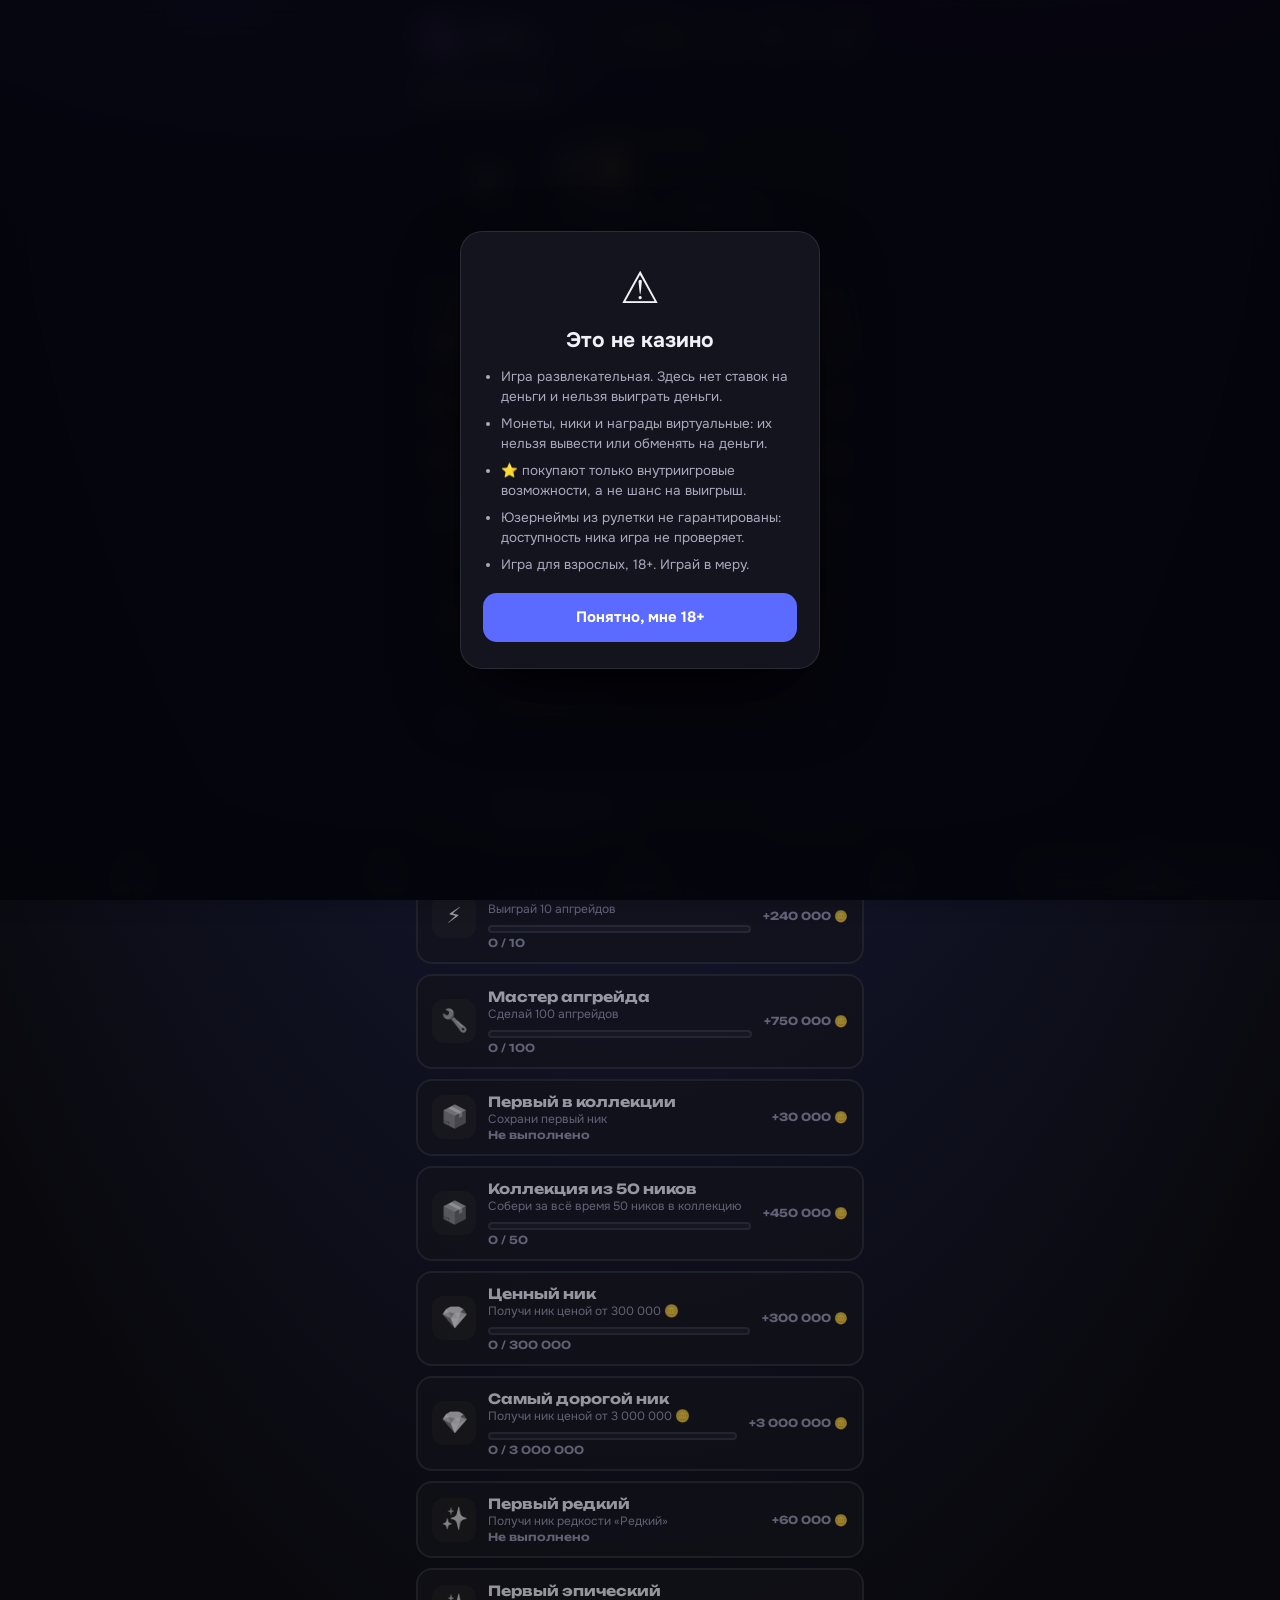
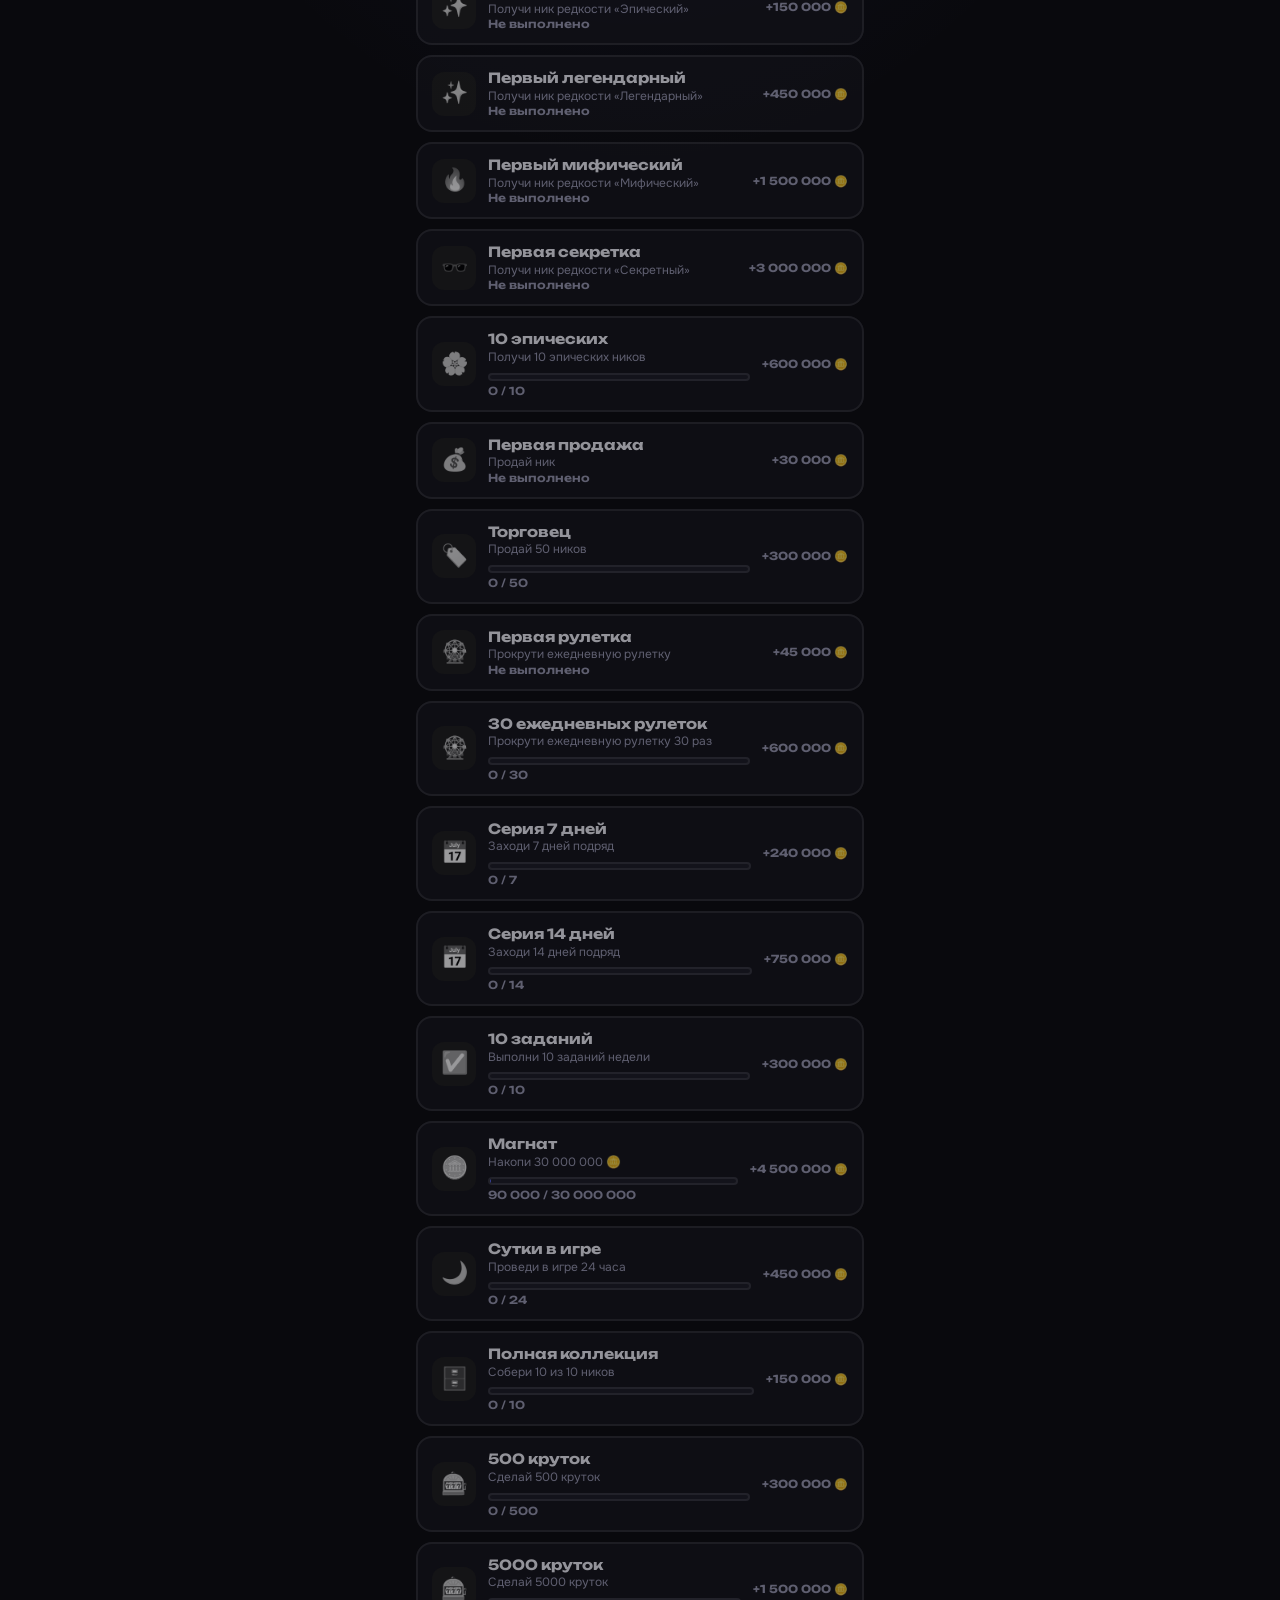
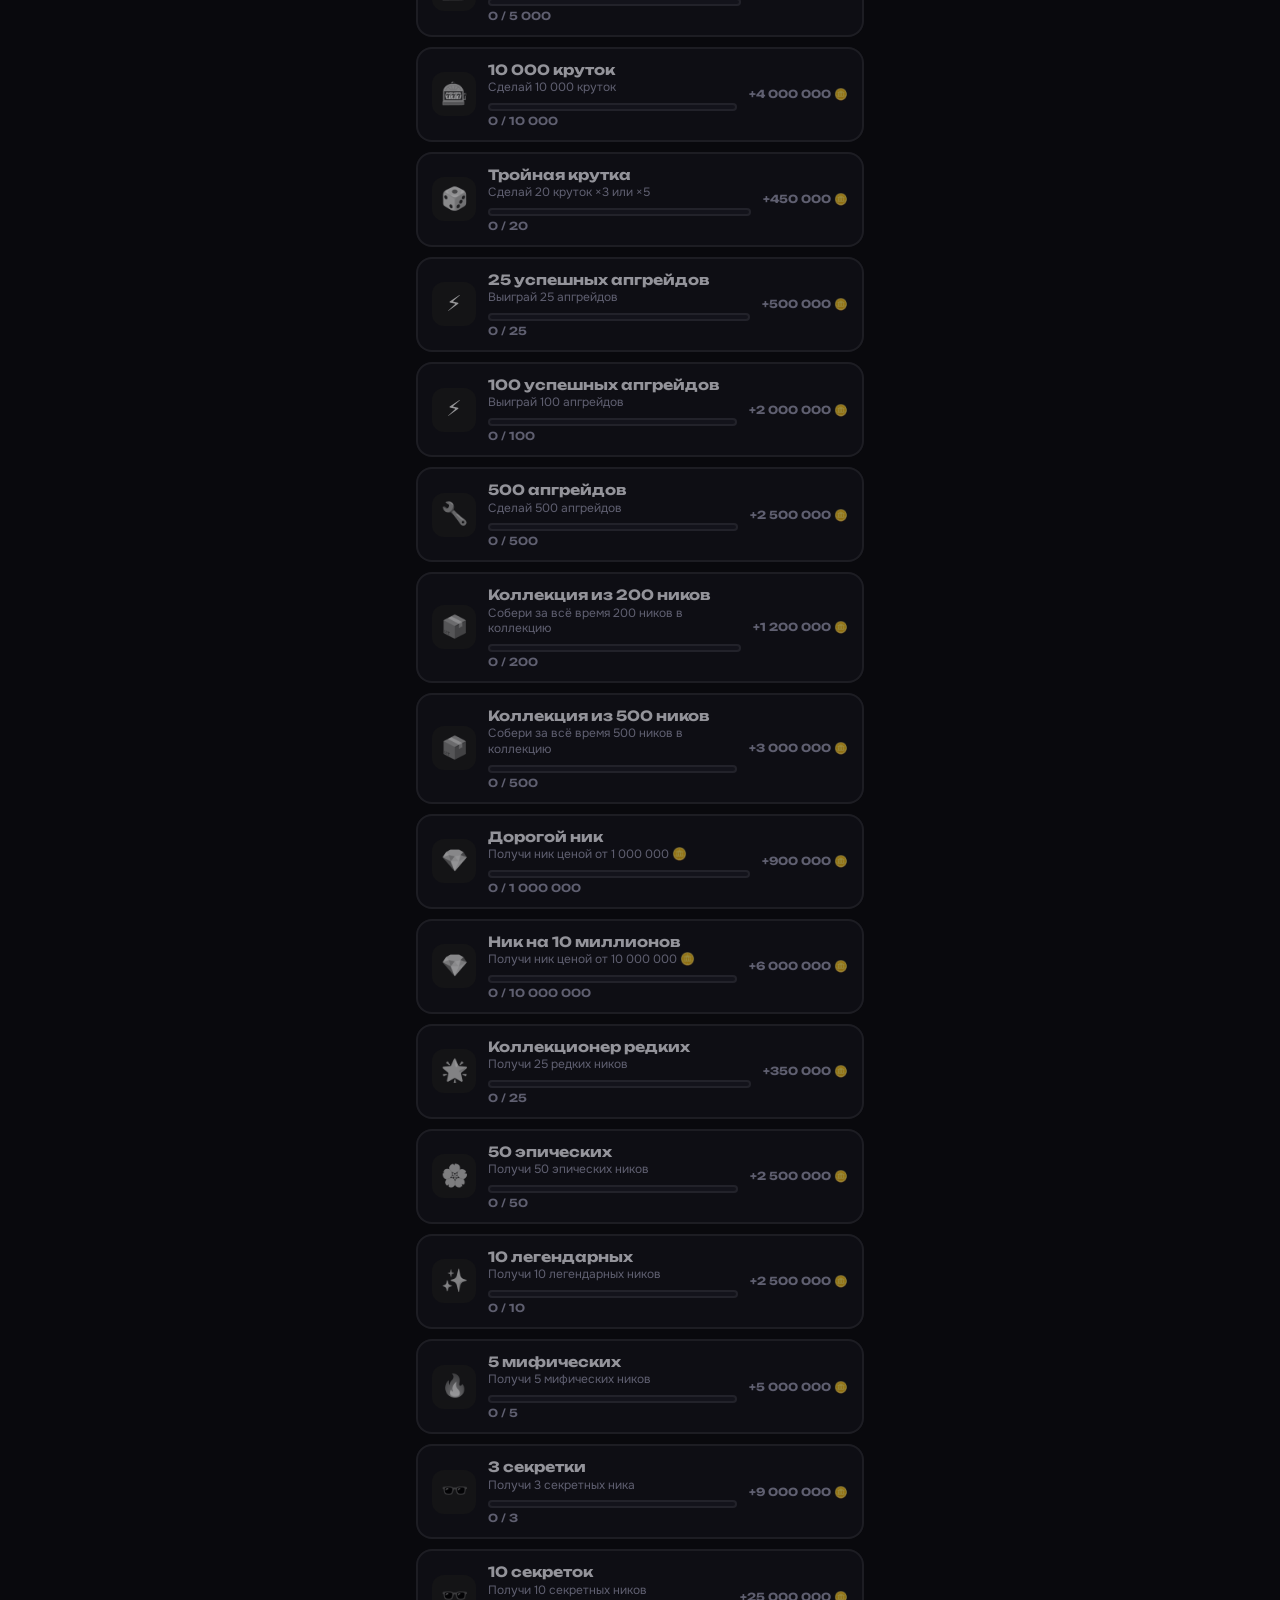
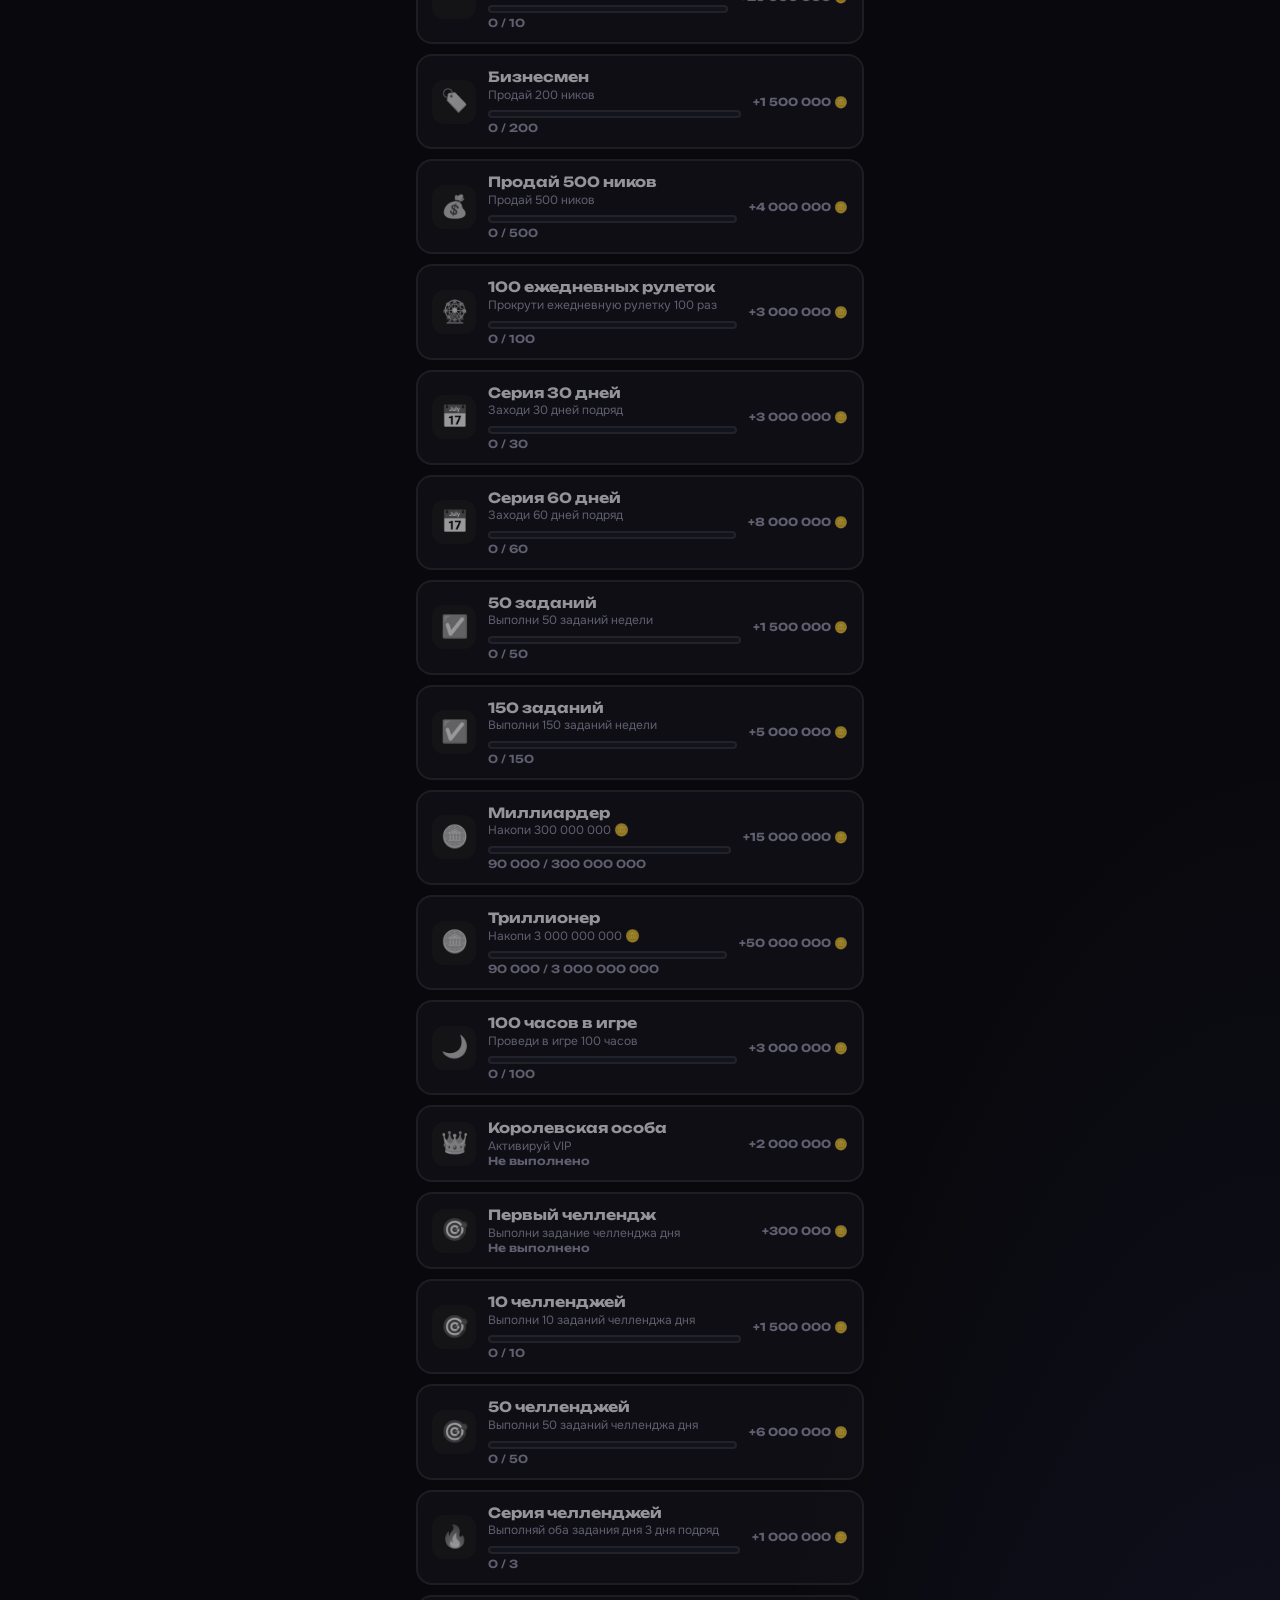
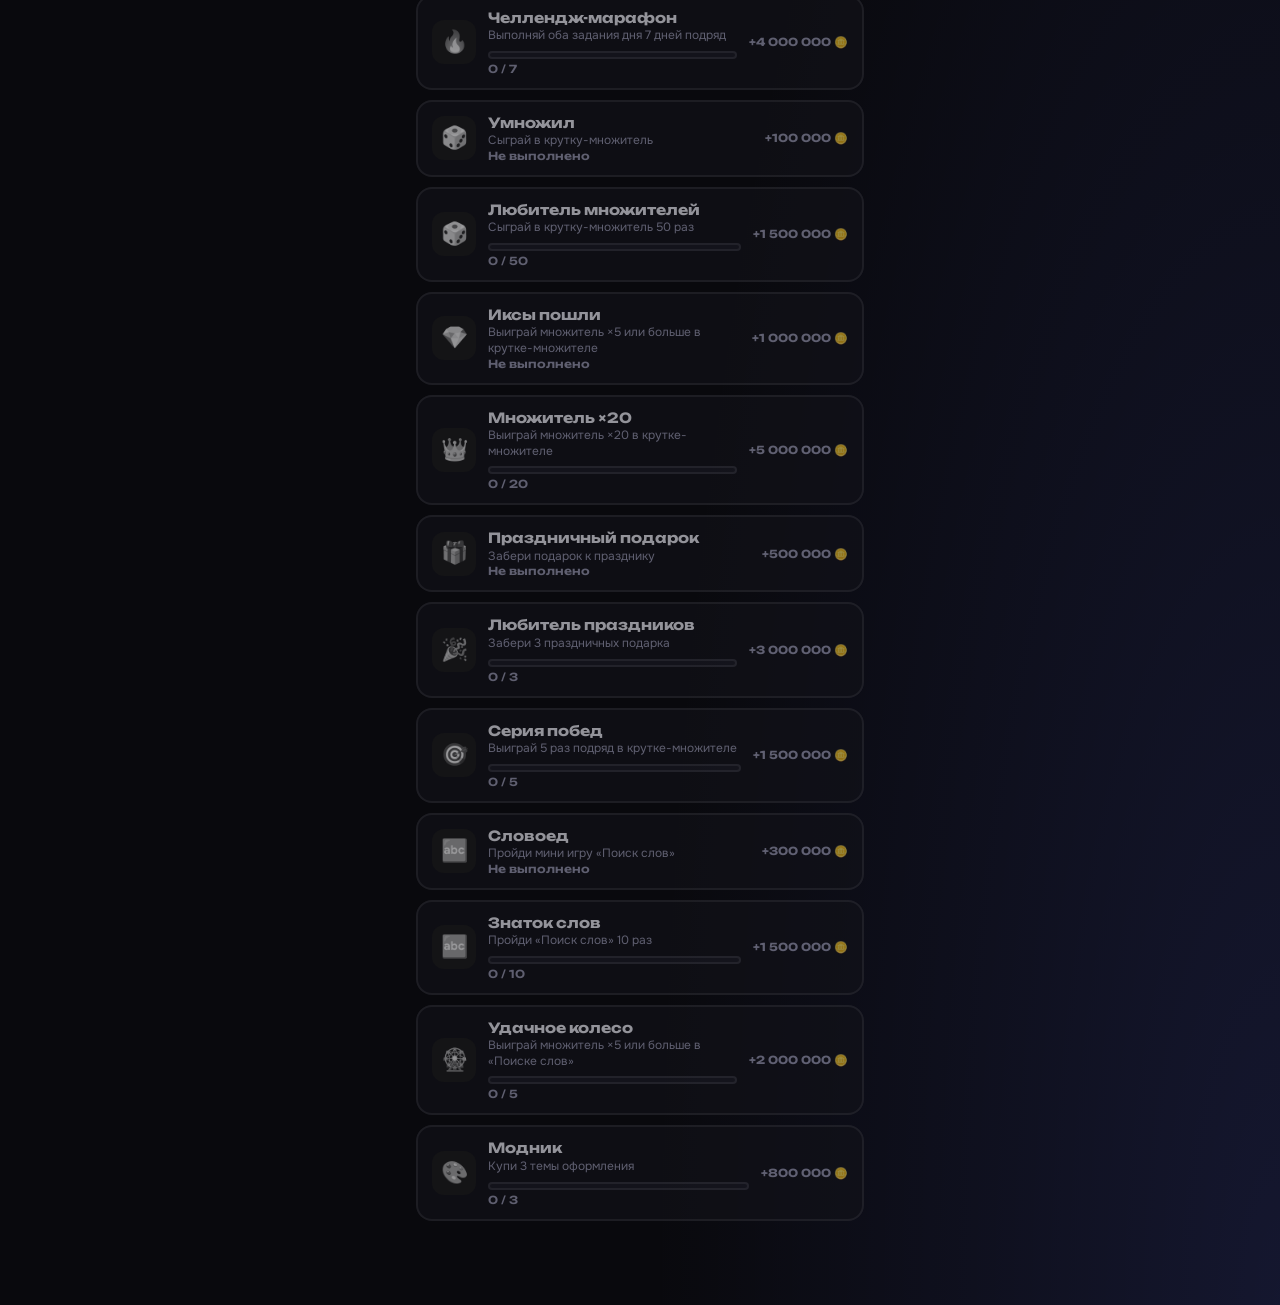
==== commit bbb61062: "Убраны последние остатки Хэллоуина (ежедневный подарок до 2 ноября) Co-Authored-By: Claude Sonnet 5." ====
--- a/achievements.html
+++ b/achievements.html
@@ -9,8 +9,7 @@
 <link rel="preconnect" href="https://fonts.gstatic.com" crossorigin>
 <link href="https://fonts.googleapis.com/css2?family=Unbounded:wght@600;800&family=Onest:wght@400;500;700&display=swap" rel="stylesheet">
 <script src="https://telegram.org/js/telegram-web-app.js"></script>
-<link rel="stylesheet" href="css/style.css?v=20261102zzzr"><link rel="stylesheet" href="css/v2.css?v=20261102zzzr"><link rel="stylesheet" href="css/ny.css?v=20261102ny3"><script>try{var q=location.search,sv=sessionStorage.getItem('nyprev');if(/[?&]ny=1/.test(q))sessionStorage.setItem('nyprev','1');if(/[?&]ny=0/.test(q))sessionStorage.removeItem('nyprev');var d=new Date(),m=d.getMonth()+1,dd=d.getDate(),on=(m===11&&dd>=15)||m===12||(m===1&&dd<=15)||sessionStorage.getItem('nyprev')==='1';if(/[?&]ny=0/.test(q))on=false;if(on)document.documentElement.classList.add('ny')}catch(e){}</script>
-<script>try{if((JSON.parse(localStorage.getItem("nameroulette")||"{}")).ui2!==0)document.documentElement.classList.add("v2")}catch(e){document.documentElement.classList.add("v2")}</script>
+<link rel="stylesheet" href="css/style.css?v=20261102zzzr"><link rel="stylesheet" href="css/v2.css?v=20261102zzzr"><script>try{if((JSON.parse(localStorage.getItem("nameroulette")||"{}")).ui2!==0)document.documentElement.classList.add("v2")}catch(e){document.documentElement.classList.add("v2")}</script>
 </head>
 <body data-page="ach">
 <div id="boot" aria-hidden="true"><div class="bt-glow"></div><div class="bt-logo"><span>@</span></div>
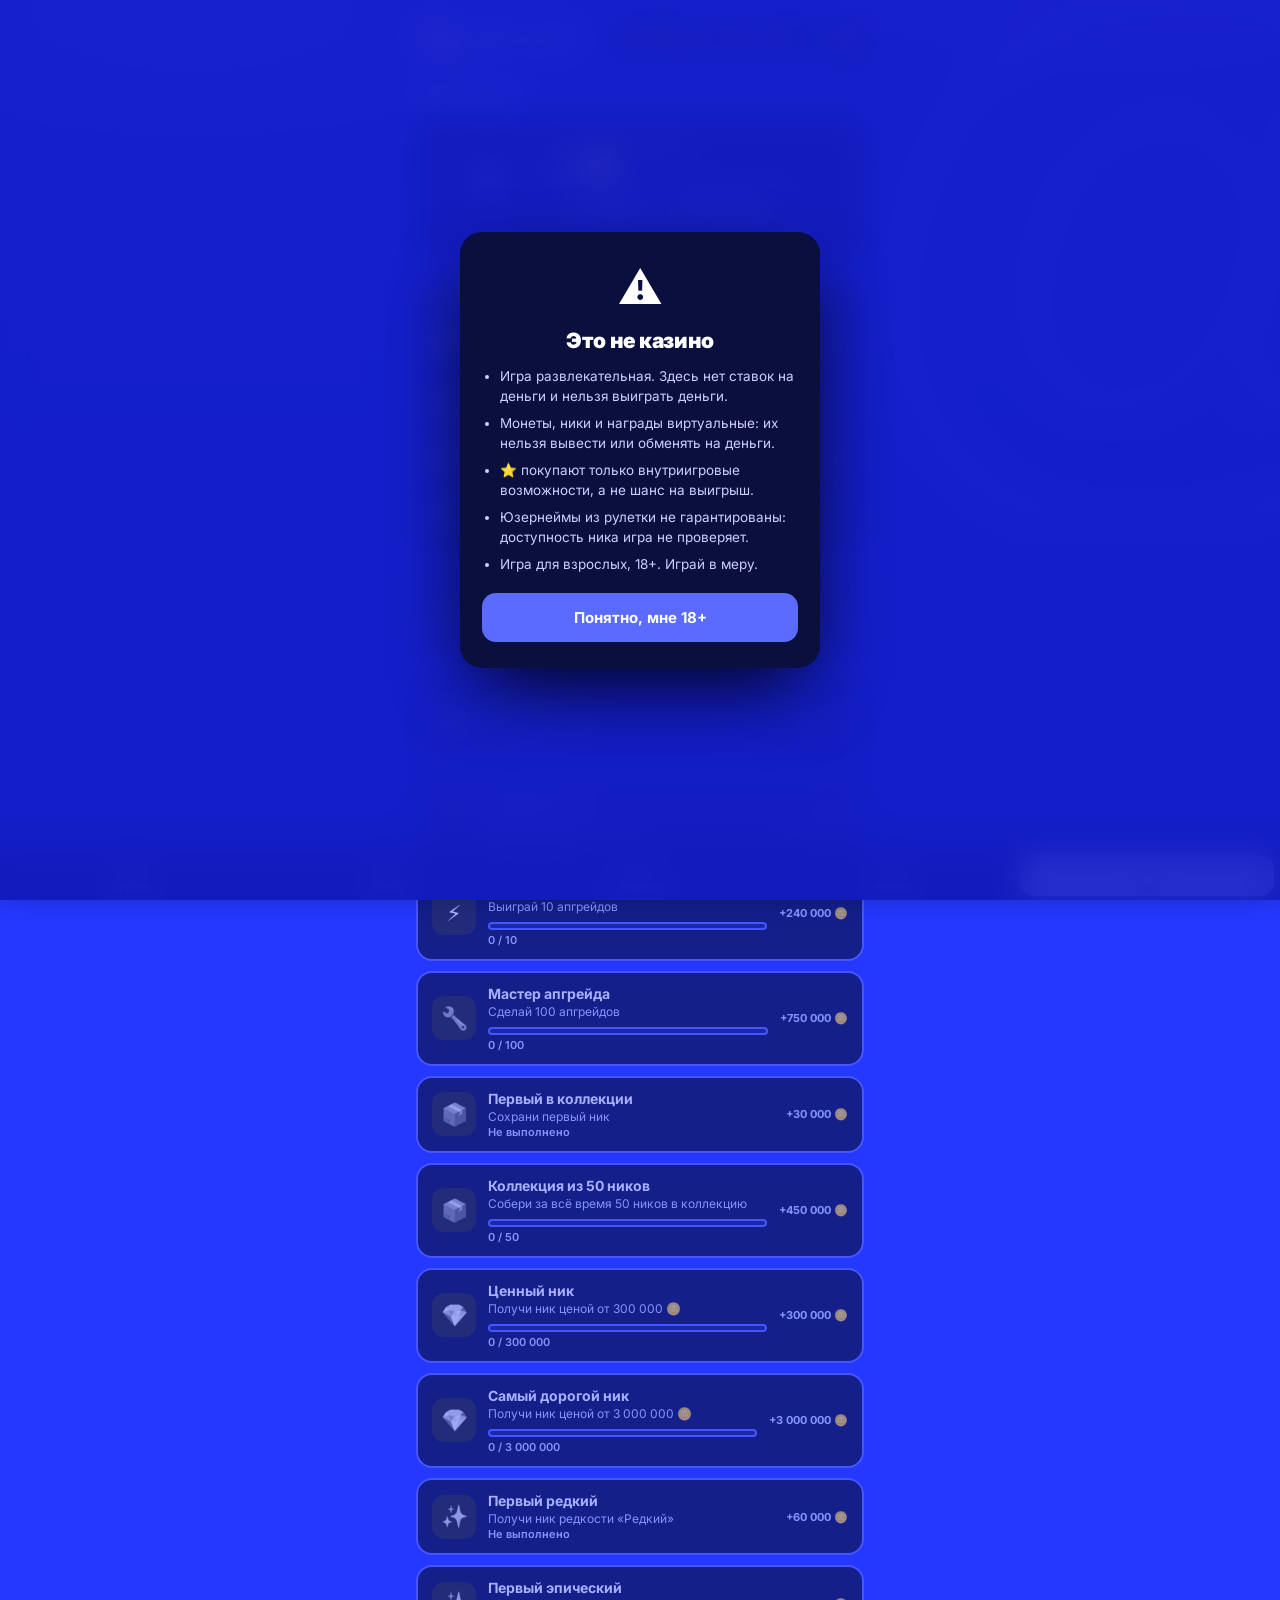
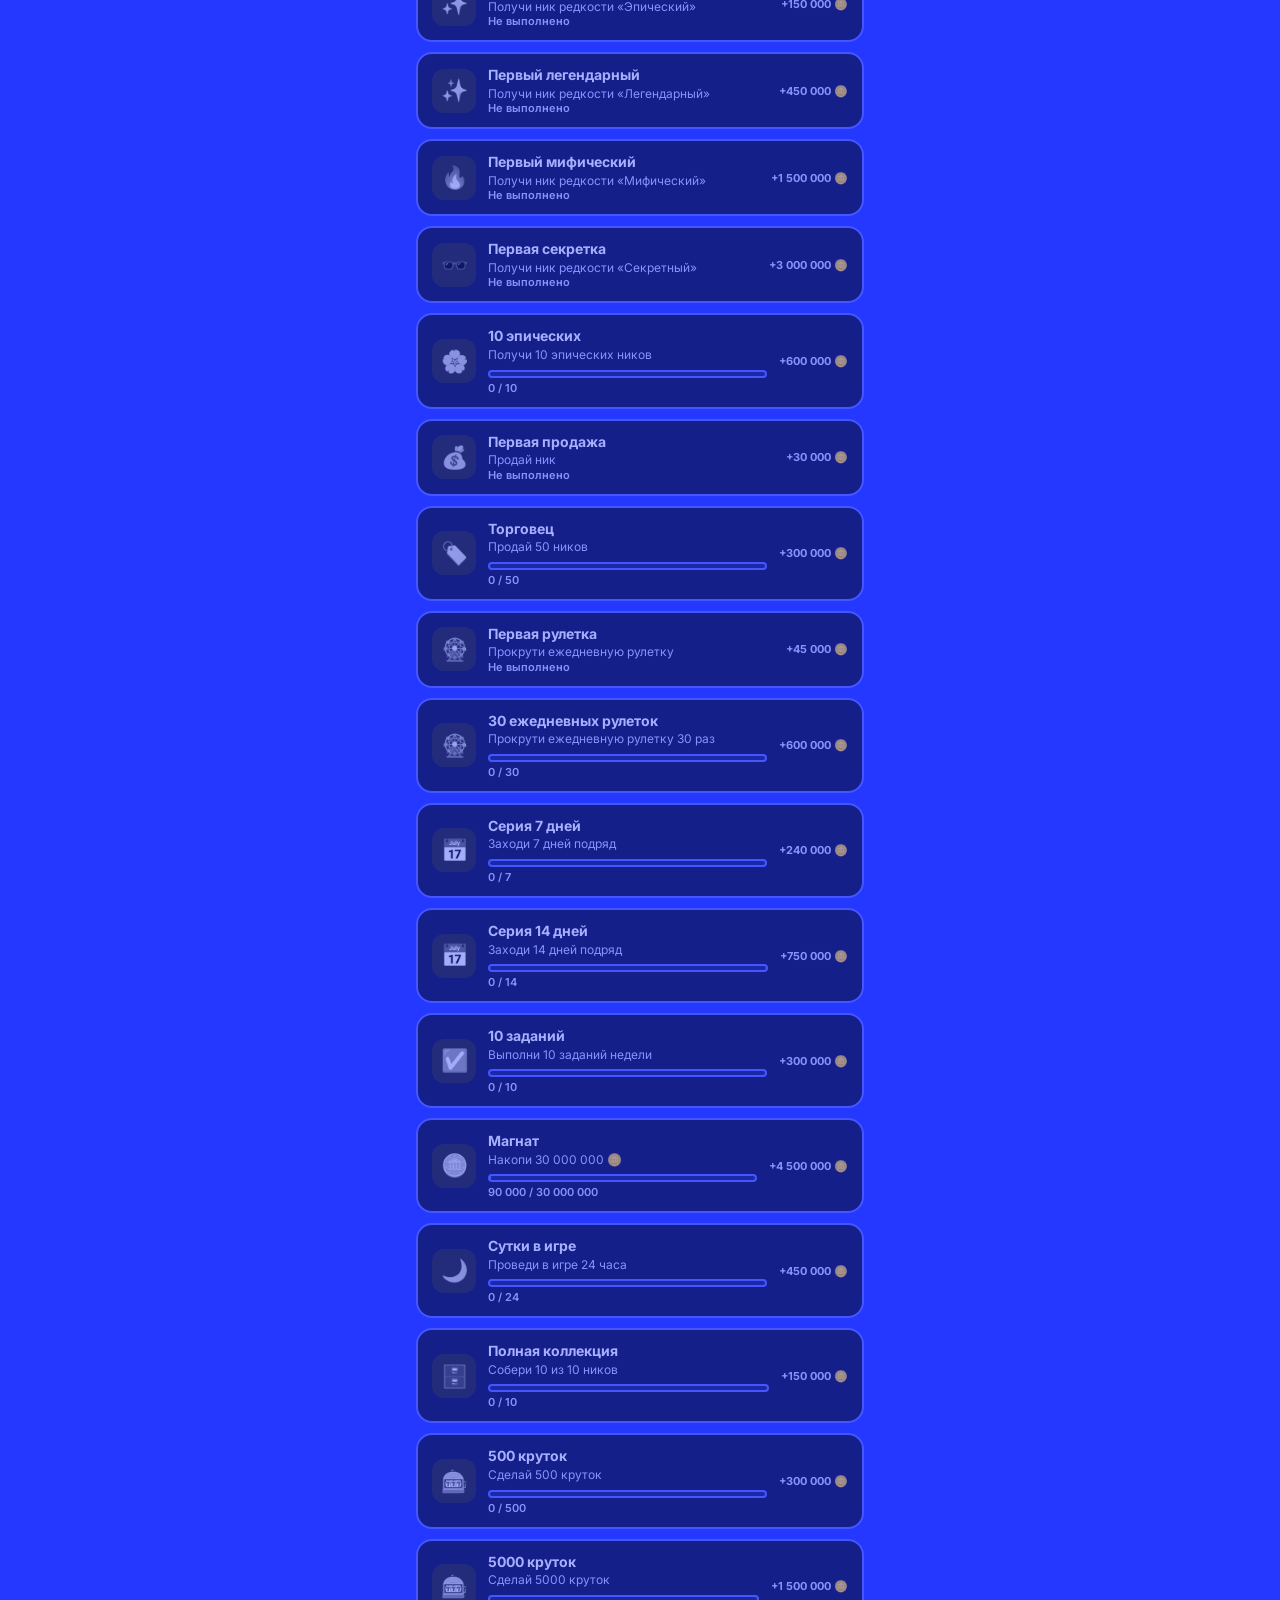
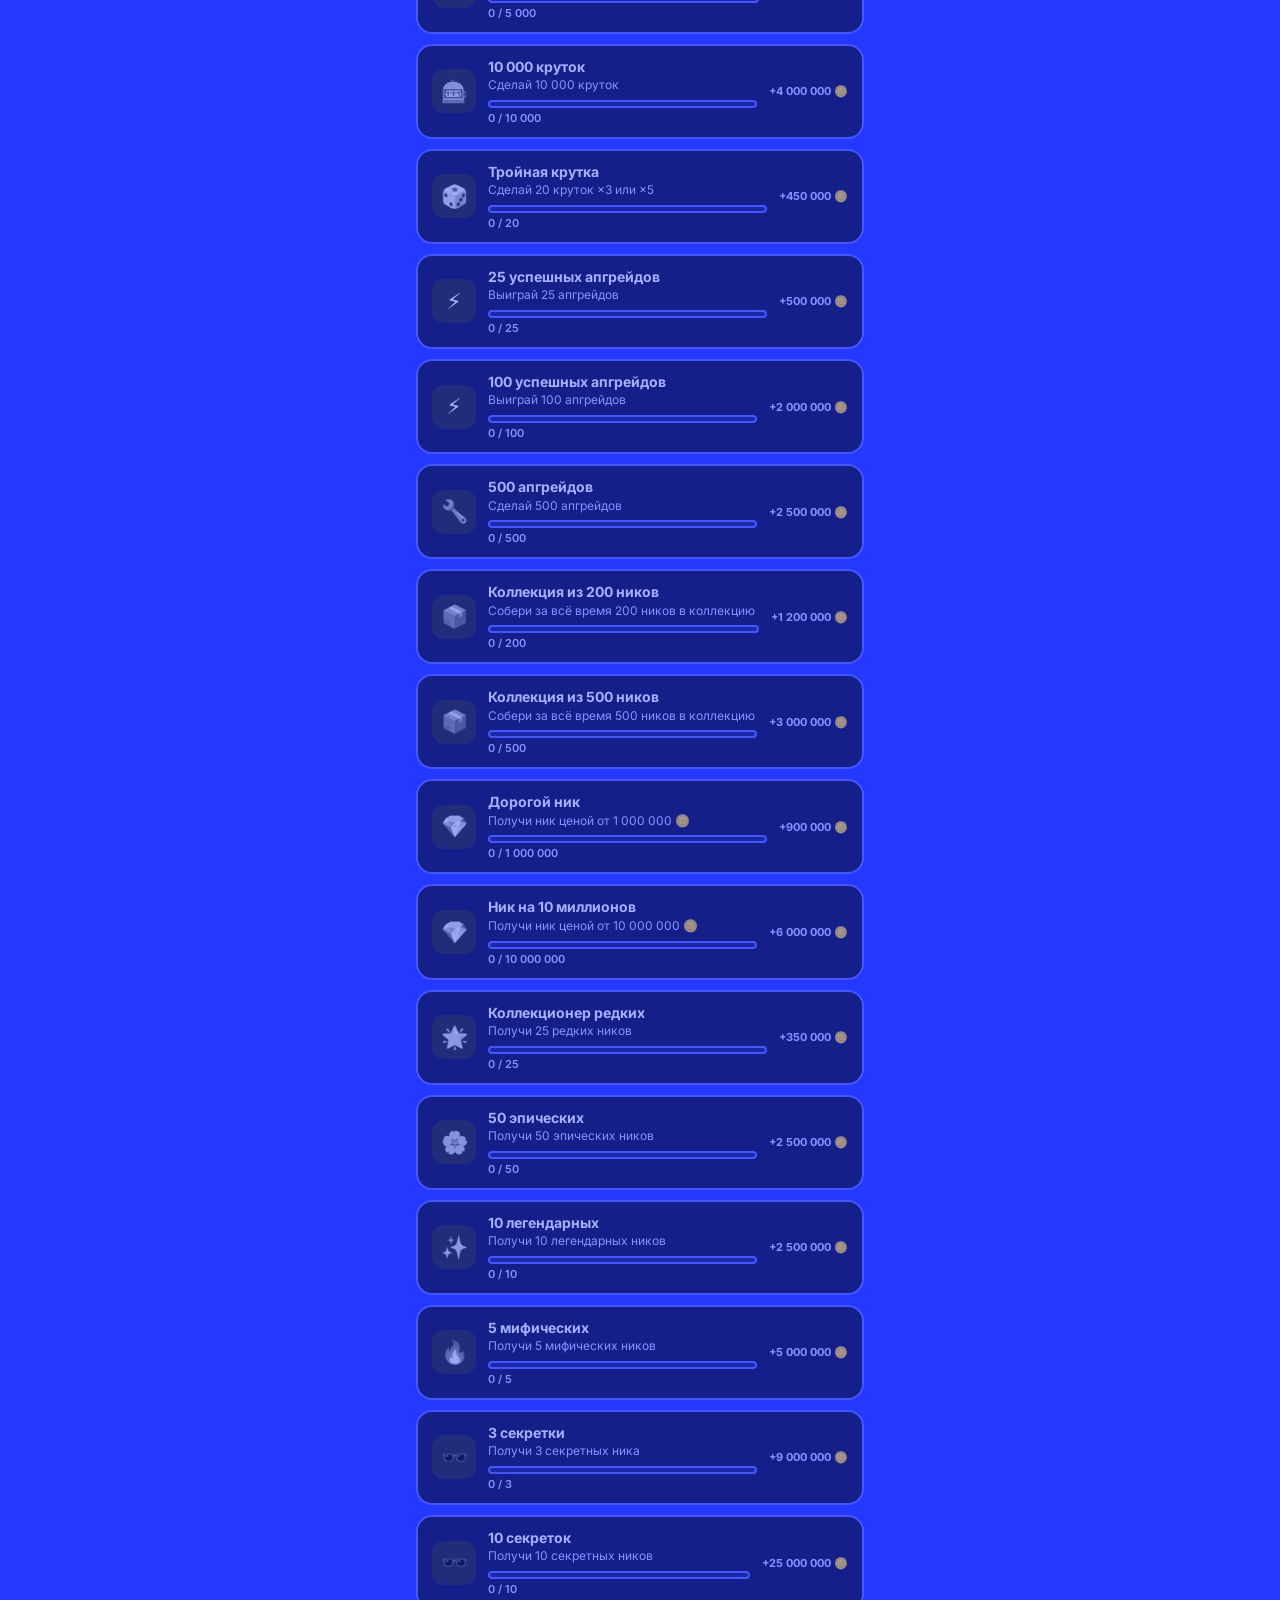
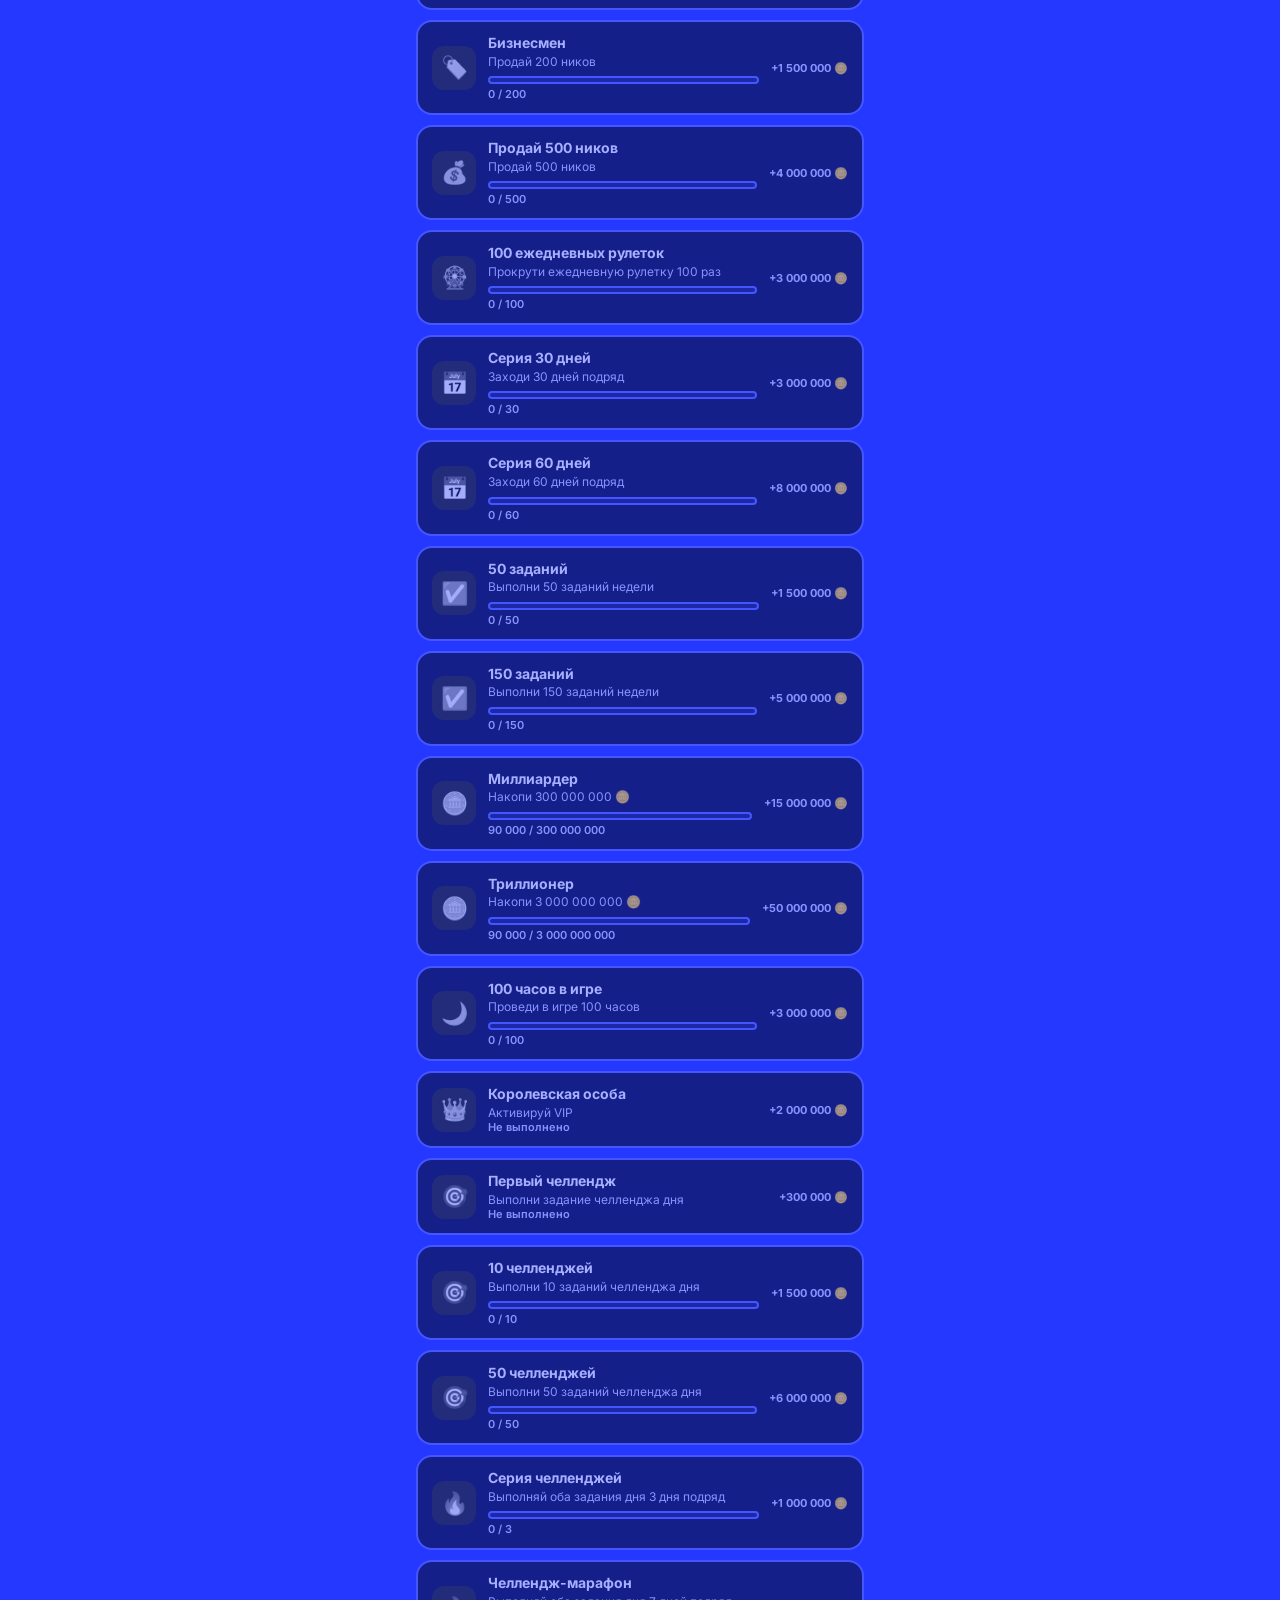
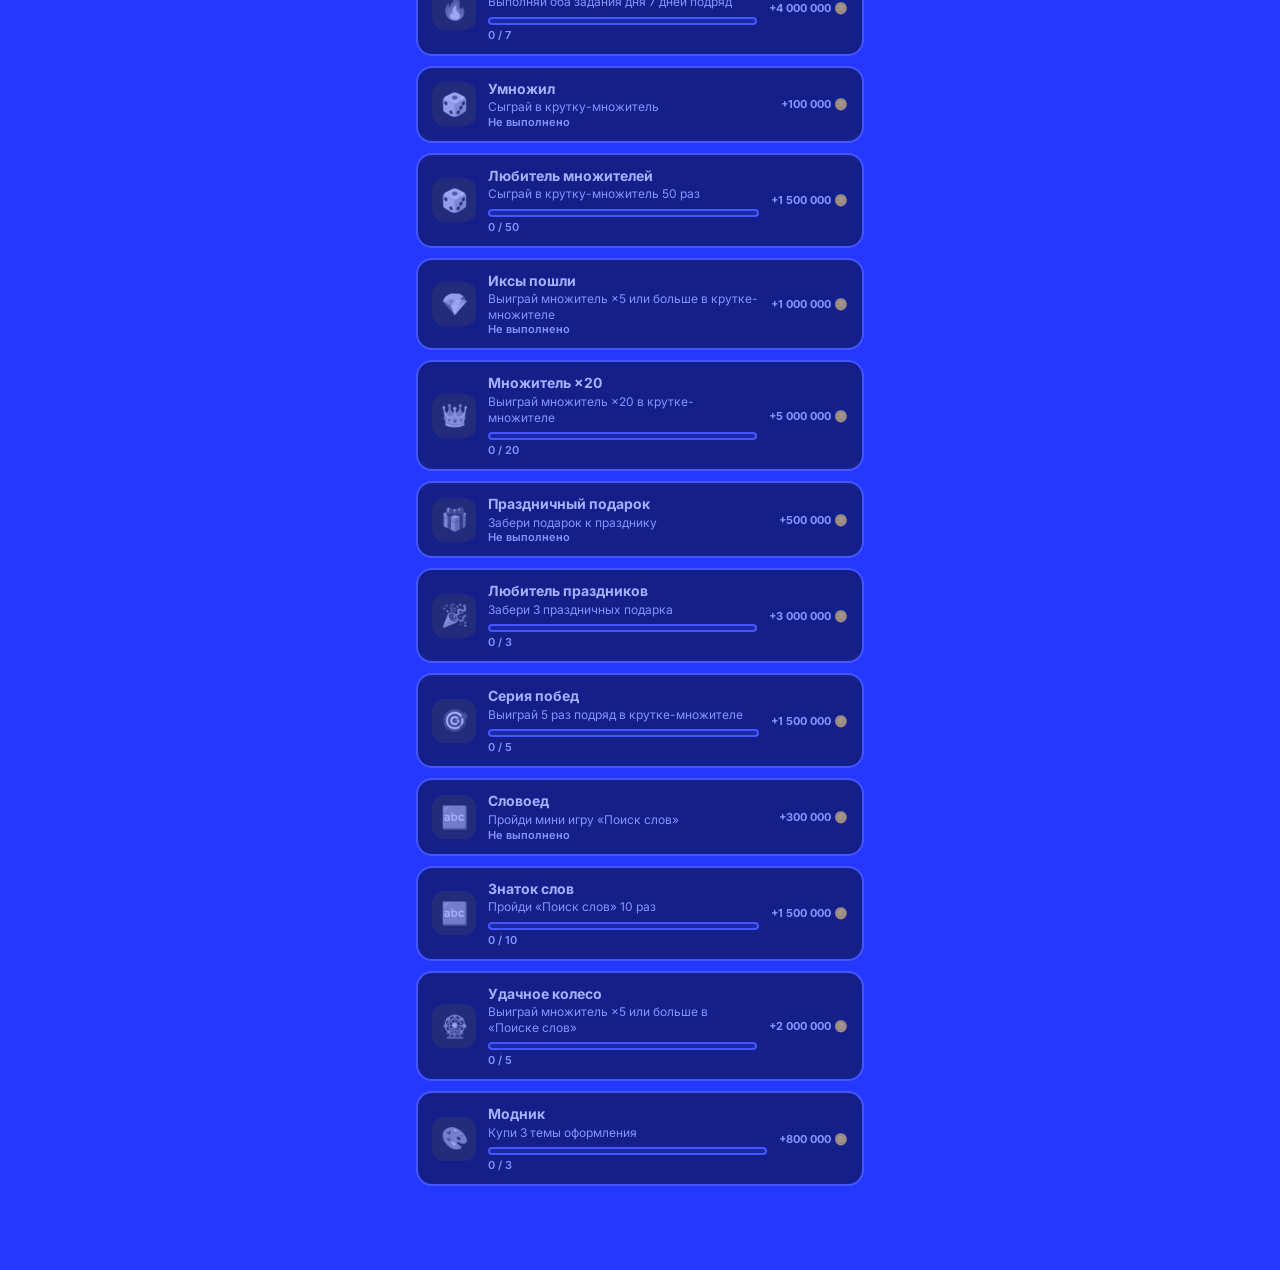
==== commit d68d9903: "Новый стиль «Синий постер» на основном сайте: ультрамарин, белый жирный шрифт Inter, тёмно-синие кар" ====
--- a/achievements.html
+++ b/achievements.html
@@ -7,24 +7,24 @@
 <title>Достижения — Нейм-рулетка</title>
 <link rel="preconnect" href="https://fonts.googleapis.com">
 <link rel="preconnect" href="https://fonts.gstatic.com" crossorigin>
-<link href="https://fonts.googleapis.com/css2?family=Unbounded:wght@600;800&family=Onest:wght@400;500;700&display=swap" rel="stylesheet">
+<link href="https://fonts.googleapis.com/css2?family=Inter:wght@400;500;600;700;800;900&display=swap" rel="stylesheet">
 <script src="https://telegram.org/js/telegram-web-app.js"></script>
-<link rel="stylesheet" href="css/style.css?v=20261102zzzr"><link rel="stylesheet" href="css/v2.css?v=20261102zzzr"><script>try{if((JSON.parse(localStorage.getItem("nameroulette")||"{}")).ui2!==0)document.documentElement.classList.add("v2")}catch(e){document.documentElement.classList.add("v2")}</script>
+<link rel="stylesheet" href="css/style.css?v=20261102zzzs"><link rel="stylesheet" href="css/v2.css?v=20261102zzzs"><link rel="stylesheet" href="css/skinb.css?v=20261102zzzs"><script>try{if((JSON.parse(localStorage.getItem("nameroulette")||"{}")).ui2!==0)document.documentElement.classList.add("v2")}catch(e){document.documentElement.classList.add("v2")}</script>
 </head>
 <body data-page="ach">
 <div id="boot" aria-hidden="true"><div class="bt-glow"></div><div class="bt-logo"><span>@</span></div>
 <div class="bt-reels" id="btr"></div><div class="bt-sub">Рулетка юзернеймов</div>
 <div class="bt-bar"><i id="btb"></i></div><div class="bt-note">Загрузка…</div></div>
 <style>
-#boot{position:fixed;inset:0;z-index:9999;display:flex;flex-direction:column;align-items:center;justify-content:center;gap:18px;padding:24px;background:radial-gradient(90% 45% at 50% 0,#2a2273 0,transparent 70%),#0D0B1A;color:#F2EFFF;font-family:'Unbounded',system-ui,sans-serif;transition:opacity .55s ease,transform .55s ease,filter .55s ease}
+#boot{position:fixed;inset:0;z-index:9999;display:flex;flex-direction:column;align-items:center;justify-content:center;gap:18px;padding:24px;background:radial-gradient(90% 45% at 50% 0,#2a2273 0,transparent 70%),#0D0B1A;color:#F2EFFF;font-family:var(--head);transition:opacity .55s ease,transform .55s ease,filter .55s ease}
 #boot.out{opacity:0;transform:scale(1.06);filter:blur(6px);pointer-events:none}
 .bt-glow{position:absolute;width:340px;height:340px;border-radius:50%;background:radial-gradient(circle,rgba(110,90,255,.35),transparent 65%);animation:btg 2.4s ease-in-out infinite}
 .bt-logo{position:relative;width:92px;height:92px;border-radius:28px;display:grid;place-items:center;background:linear-gradient(145deg,#5B6BFF,#9B5BFF);box-shadow:0 0 0 3px #4B4399,0 14px 40px rgba(91,107,255,.5);animation:btl 1.8s cubic-bezier(.3,.9,.3,1) both,btf 3s ease-in-out 1.8s infinite}
-.bt-logo span{font:800 50px 'Unbounded',system-ui,sans-serif;color:#fff;text-shadow:0 3px 0 rgba(0,0,0,.25)}
+.bt-logo span{font:800 50px var(--head);color:#fff;text-shadow:0 3px 0 rgba(0,0,0,.25)}
 .bt-logo::before,.bt-logo::after{content:"";position:absolute;inset:0;border-radius:28px;border:2px solid #7C8CFF;opacity:0;animation:btr 2.2s cubic-bezier(.2,.6,.3,1) infinite;pointer-events:none}
 .bt-logo::after{animation-delay:1.1s}
 .bt-reels{position:relative;display:flex;gap:4px;justify-content:center;flex-wrap:nowrap;max-width:100%}
-.bt-reels b{width:26px;height:38px;display:grid;place-items:center;border-radius:9px;background:#171430;border:2px solid #4B4399;font:800 17px 'Unbounded',system-ui,sans-serif;color:#9AA5DB;overflow:hidden}
+.bt-reels b{width:26px;height:38px;display:grid;place-items:center;border-radius:9px;background:#171430;border:2px solid #4B4399;font:800 17px var(--head);color:#9AA5DB;overflow:hidden}
 .bt-reels b.lk{color:#fff;border-color:#9B8CFF;background:#241F4A;animation:btp .35s cubic-bezier(.3,1.6,.5,1)}
 .bt-reels b.dash{width:14px;border:0;background:none}
 .bt-sub{position:relative;color:#A29CD6;font:600 13px system-ui,sans-serif;letter-spacing:.16em;text-transform:uppercase}
@@ -111,6 +111,6 @@
 <div class="selbar" id="selbar"><span id="selinfo"></span><button class="btn main sm" id="selsell">Продать</button></div>
 <div class="toast" id="toast" role="status"></div>
 
-<script src="js/app.js?v=20261102zzzr"></script>
+<script src="js/app.js?v=20261102zzzs"></script>
 </body>
 </html>
--- a/css/style.css
+++ b/css/style.css
@@ -1,4 +1,4 @@
-:root{--bg:#0D0B1A;--paper:#171430;--tile:#241F4A;--fg:#F2EFFF;--dark:#0D0B1A;--mute:#A29CD6;--line:#4B4399;--sh:#2A2468;--blue:#5B6BFF;--tc:#9AA5DB;--head:'Unbounded',system-ui,sans-serif;--body:'Onest',system-ui,sans-serif;--bw:2.5px}
+:root{--bg:#0D0B1A;--paper:#171430;--tile:#241F4A;--fg:#F2EFFF;--dark:#0D0B1A;--mute:#A29CD6;--line:#4B4399;--sh:#2A2468;--blue:#5B6BFF;--tc:#9AA5DB;--head:'Inter',system-ui,sans-serif;--body:'Inter',system-ui,sans-serif;--bw:2.5px}
 *{box-sizing:border-box;margin:0;-webkit-tap-highlight-color:transparent}
 body{min-height:100dvh;background:radial-gradient(var(--dot,#201C42) 1.3px,transparent 1.4px) 0 0/22px 22px,radial-gradient(90% 38% at 50% 0,var(--glow,#2a2273) 0,transparent 70%),var(--bg);color:var(--fg);font:16px/1.4 var(--body);padding:var(--top,env(safe-area-inset-top)) 0 calc(68px + env(safe-area-inset-bottom))}
 .app{max-width:480px;margin:0 auto;padding:16px}
@@ -1137,7 +1137,7 @@
 
 /* ---- Магазин за звёзды ---- */
 .stbal{display:flex;align-items:center;justify-content:space-between;gap:12px;background:linear-gradient(135deg,#2b2370,#4b2f8f);border-color:#7c6bff}
-.stbal b{display:block;font:800 26px 'Unbounded',system-ui,sans-serif;color:#ffe08a}
+.stbal b{display:block;font:800 26px var(--head);color:#ffe08a}
 .stbal small{color:#c9c2f5;max-width:150px;text-align:right}
 .stup{display:flex;flex-wrap:wrap;gap:8px;margin:8px 0 12px}
 .stup .btn{flex:1 1 56px;min-width:56px}
@@ -1146,7 +1146,7 @@
 .stvip{border-color:#ffc933;background:linear-gradient(135deg,#3a2f12,#2a2150)}
 .stvip b{color:#ffd34e}
 .stperk{margin:8px 0;padding-left:18px;color:#d8d3ff;font-size:13px;line-height:1.55}
-.stprice{font:800 24px 'Unbounded',system-ui,sans-serif;color:#ffe08a;text-align:center;margin:10px 0}
+.stprice{font:800 24px var(--head);color:#ffe08a;text-align:center;margin:10px 0}
 .vipb{display:inline-block;padding:2px 8px;border-radius:99px;background:linear-gradient(135deg,#ffd34e,#ff9f2e);color:#2a1a00;font:800 11px system-ui,sans-serif;margin-right:4px}
 
 /* налог: плашка всегда раскрыта */
@@ -1169,7 +1169,7 @@
 .vipbig{border-color:#ffc933;background:linear-gradient(145deg,#3a2f12,#2a2150 70%);padding:18px}
 .vipbig .vbh{display:flex;align-items:center;gap:14px}
 .vipbig .vbi{font-size:44px;line-height:1}
-.vipbig .vbh b{display:block;font:800 20px 'Unbounded',system-ui,sans-serif;color:#ffd34e}
+.vipbig .vbh b{display:block;font:800 20px var(--head);color:#ffd34e}
 .vipbig .vbh small{color:#d8d3ff;font-size:13px}
 .vipbig .stperk{font-size:14px;line-height:1.6;margin:14px 0 16px}
 .vipbig .btn{font-size:16px;padding:14px}
@@ -1180,7 +1180,7 @@
 .vipc{padding:14px 14px 16px;border-color:#6b5420;background:linear-gradient(180deg,#1d1a2c,#14121f)}
 .vipc .vch{display:flex;align-items:center;gap:12px;margin-bottom:12px}
 .vipc .vci{flex:none;width:44px;height:44px;border-radius:12px;background:#3a2f12;display:grid;place-items:center;font-size:24px}
-.vipc .vch b{display:block;font:800 17px 'Unbounded',system-ui,sans-serif;color:#fff}
+.vipc .vch b{display:block;font:800 17px var(--head);color:#fff}
 .vipc .vch small{color:var(--mute);font-size:12px;line-height:1.3}
 .vipl{list-style:none;margin:0;padding:0;display:grid;gap:10px}
 .vipl li{position:relative;padding-left:22px}
@@ -1196,9 +1196,9 @@
 .stup .btn:nth-child(4){grid-column:2 / span 2}
 .stup .btn:nth-child(5){grid-column:4 / span 2}
 /* VIP: кнопка поменьше */
-.vbuy{display:flex;align-items:center;justify-content:center;gap:10px;margin:14px auto 0;padding:9px 22px;border-radius:99px;border:0;background:linear-gradient(180deg,#ffd34e,#ff9f2e);color:#2a1a00;cursor:pointer;font:800 15px 'Unbounded',system-ui,sans-serif}
+.vbuy{display:flex;align-items:center;justify-content:center;gap:10px;margin:14px auto 0;padding:9px 22px;border-radius:99px;border:0;background:linear-gradient(180deg,#ffd34e,#ff9f2e);color:#2a1a00;cursor:pointer;font:800 15px var(--head)}
 .vbuy small{font:600 12px system-ui,sans-serif;color:#5a3a00}
-.vbuy b{font:800 15px 'Unbounded',system-ui,sans-serif}
+.vbuy b{font:800 15px var(--head)}
 
 .vipc .vch{align-items:center}
 .vipc .vch>div{flex:1;min-width:0}
@@ -1206,12 +1206,12 @@
 .vipc .vok{flex:none;color:#7CF29B;font:800 20px system-ui}
 /* пополнение баланса */
 .stbh{display:flex;align-items:center;justify-content:space-between;margin:22px 0 10px}
-.stbh b{display:flex;align-items:center;gap:8px;font:800 16px 'Unbounded',system-ui,sans-serif}
+.stbh b{display:flex;align-items:center;gap:8px;font:800 16px var(--head)}
 .stbh b i{width:14px;height:4px;border-radius:2px;background:#ff8a3d;box-shadow:0 0 0 0 #ff8a3d}
 .stbh span{color:var(--mute);font-size:12px}
 .stgrid{display:grid;grid-template-columns:1fr 1fr;gap:10px}
 .stp{position:relative;display:grid;gap:6px;justify-items:center;padding:22px 8px 18px;border-radius:18px;border:1px solid var(--line);background:var(--paper);color:var(--fg);cursor:pointer}
-.stp b{font:800 20px 'Unbounded',system-ui,sans-serif}
+.stp b{font:800 20px var(--head)}
 .stp small{color:var(--mute);font-size:12px}
 .stp.wide{grid-column:1 / -1}
 .stp.hot{border-color:#ffb62e;background:linear-gradient(180deg,#2a2112,var(--paper))}
@@ -1304,7 +1304,7 @@
 /* VIP: красивые карточки преимуществ */
 .vipcrown{display:grid;justify-items:center;gap:2px;text-align:center;padding:16px 12px;margin:4px 0 12px;border-radius:18px;border:1px solid #ffc933;background:radial-gradient(120% 140% at 50% 0,#4a3a10,#2a2150 75%);box-shadow:0 0 28px rgba(255,201,51,.18)}
 .vipcrown span{font-size:44px;line-height:1;filter:drop-shadow(0 4px 10px rgba(255,201,51,.5))}
-.vipcrown b{font:800 16px 'Unbounded',system-ui,sans-serif;color:#ffd34e;margin-top:4px}
+.vipcrown b{font:800 16px var(--head);color:#ffd34e;margin-top:4px}
 .vipcrown small{color:#d8d3ff;font-size:12px}
 .vperks{display:grid;gap:8px;margin-bottom:12px}
 .vpk{display:flex;gap:12px;align-items:center;padding:11px 12px;border-radius:14px;border:1px solid var(--line);background:linear-gradient(135deg,var(--paper),#1c1a33)}
--- a/css/skinb.css
+++ b/css/skinb.css
@@ -0,0 +1,23 @@
+/* Стиль «Синий постер»: яркий ультрамарин, белый жирный шрифт, тёмно-синие карточки. Действует на теме по умолчанию (без data-theme). */
+:root{--head:'Inter',system-ui,-apple-system,'Segoe UI',sans-serif;--body:'Inter',system-ui,-apple-system,'Segoe UI',sans-serif}
+html:not([data-theme]){--bg:#2438FF;--paper:#0A0F3D;--tile:#17216E;--fg:#FFFFFF;--dark:#0A0F3D;--mute:#C9D0FF;--line:#5C6CFF;--sh:#0A0F3D;--blue:#7C8BFF;--dot:#2C41FF;--glow:#4A5DFF}
+html:not([data-theme]) body{background:url("data:image/svg+xml,%3Csvg xmlns='http://www.w3.org/2000/svg' viewBox='0 0 600 600'%3E%3Ctext x='300' y='520' font-family='Arial Black,Arial,Helvetica,sans-serif' font-weight='900' font-size='640' text-anchor='middle' fill='%23ffffff' fill-opacity='.07'%3E@%3C/text%3E%3C/svg%3E") no-repeat right -190px top -90px/620px 620px fixed,linear-gradient(180deg,#2A3FFF 0,#2236F0 60%,#1C2DD0 100%) fixed;background-color:#2438FF}
+html:not([data-theme]) h1,html:not([data-theme]) h2,html:not([data-theme]) h3,html:not([data-theme]) .ptitle,html:not([data-theme]) .ch3{letter-spacing:-.02em;font-weight:900}
+html.v2:not([data-theme]) .pcard,html.v2:not([data-theme]) .stage,html.v2:not([data-theme]) .item,html.v2:not([data-theme]) .seg,html.v2:not([data-theme]) .sbox,html.v2:not([data-theme]) .mlot,html.v2:not([data-theme]) .pill{background:var(--paper);border:0;box-shadow:0 14px 30px -16px rgba(5,8,50,.85)}
+html.v2:not([data-theme]) .pcard{border-radius:22px}
+html.v2:not([data-theme]) .stage{border-radius:30px}
+html.v2:not([data-theme]) .sbox{border-radius:28px 28px 0 0}
+html.v2:not([data-theme]) .seg [aria-pressed=true]{background:#fff;color:#2438FF;box-shadow:none}
+html.v2:not([data-theme]) .btn{background:var(--tile);border:0;box-shadow:none;border-radius:99px}
+html.v2:not([data-theme]) nav{background:rgba(10,15,61,.92);border-top:0}
+html.v2:not([data-theme]) nav [aria-selected=true]{background:#fff;color:#2438FF}
+html.v2:not([data-theme]) nav [aria-selected=true] svg{stroke:#2438FF}
+html.v2:not([data-theme]) .cell{background:#17216E;border:0;box-shadow:none}
+html.v2:not([data-theme]) .tag{background:rgba(255,255,255,.1)}
+html.v2:not([data-theme]) .sbg{background:rgba(5,8,50,.7)}
+html[data-theme=night]{--bg:#0D0B1A;--paper:#171430;--tile:#241F4A;--fg:#F2EFFF;--dark:#0D0B1A;--mute:#A29CD6;--line:#4B4399;--sh:#2A2468;--blue:#5B6BFF;--dot:#201C42;--glow:#2A2468}
+html.v2:not([data-theme]) .btn.main{background:linear-gradient(180deg,color-mix(in srgb,var(--tc) 100%,#fff 22%),var(--tc));color:var(--dark);box-shadow:0 8px 22px -10px rgba(5,8,50,.8)}
+html.v2:not([data-theme]) .btn:disabled{opacity:.55}
+html:not([data-theme]) #discgate{background:rgba(20,30,200,.92)}
+html:not([data-theme]) #discgate .dgc{background:#0A0F3D;border:0}
+html:not([data-theme]) #discgate ul{color:#C9D0FF}
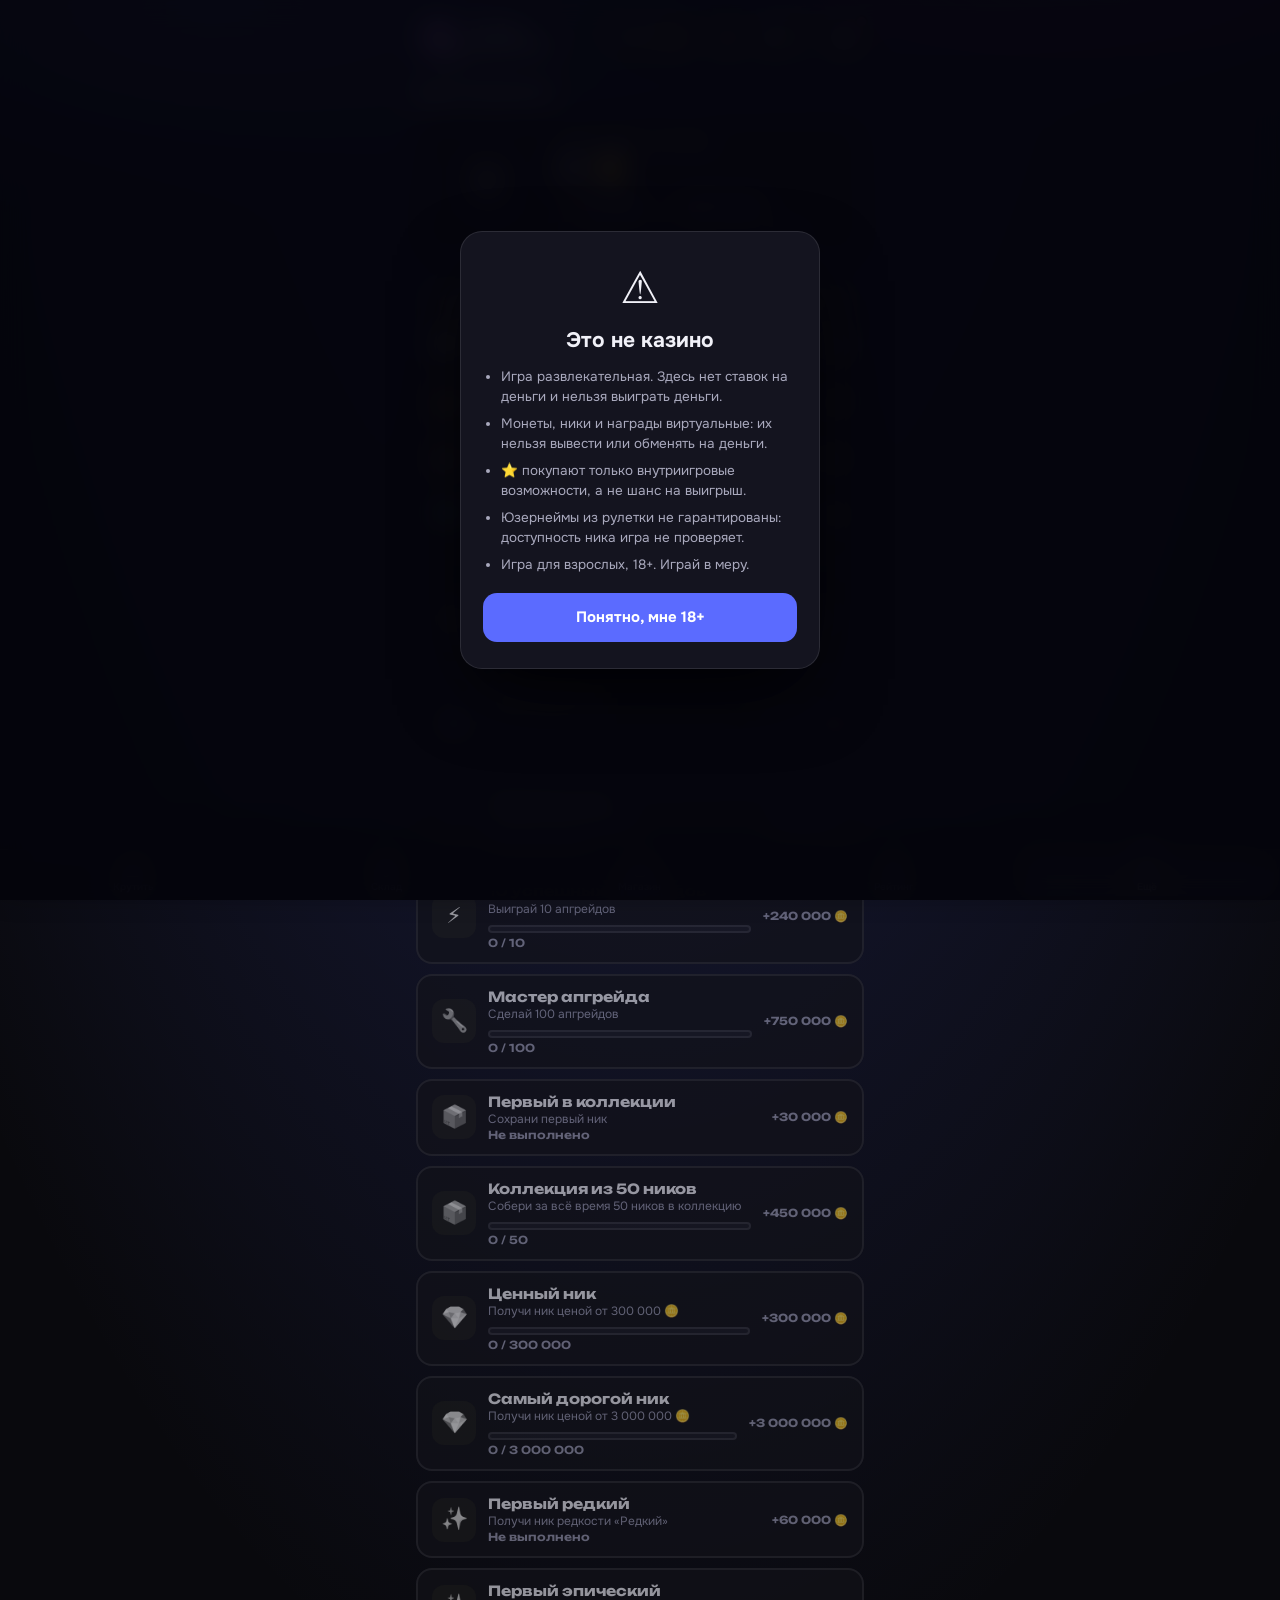
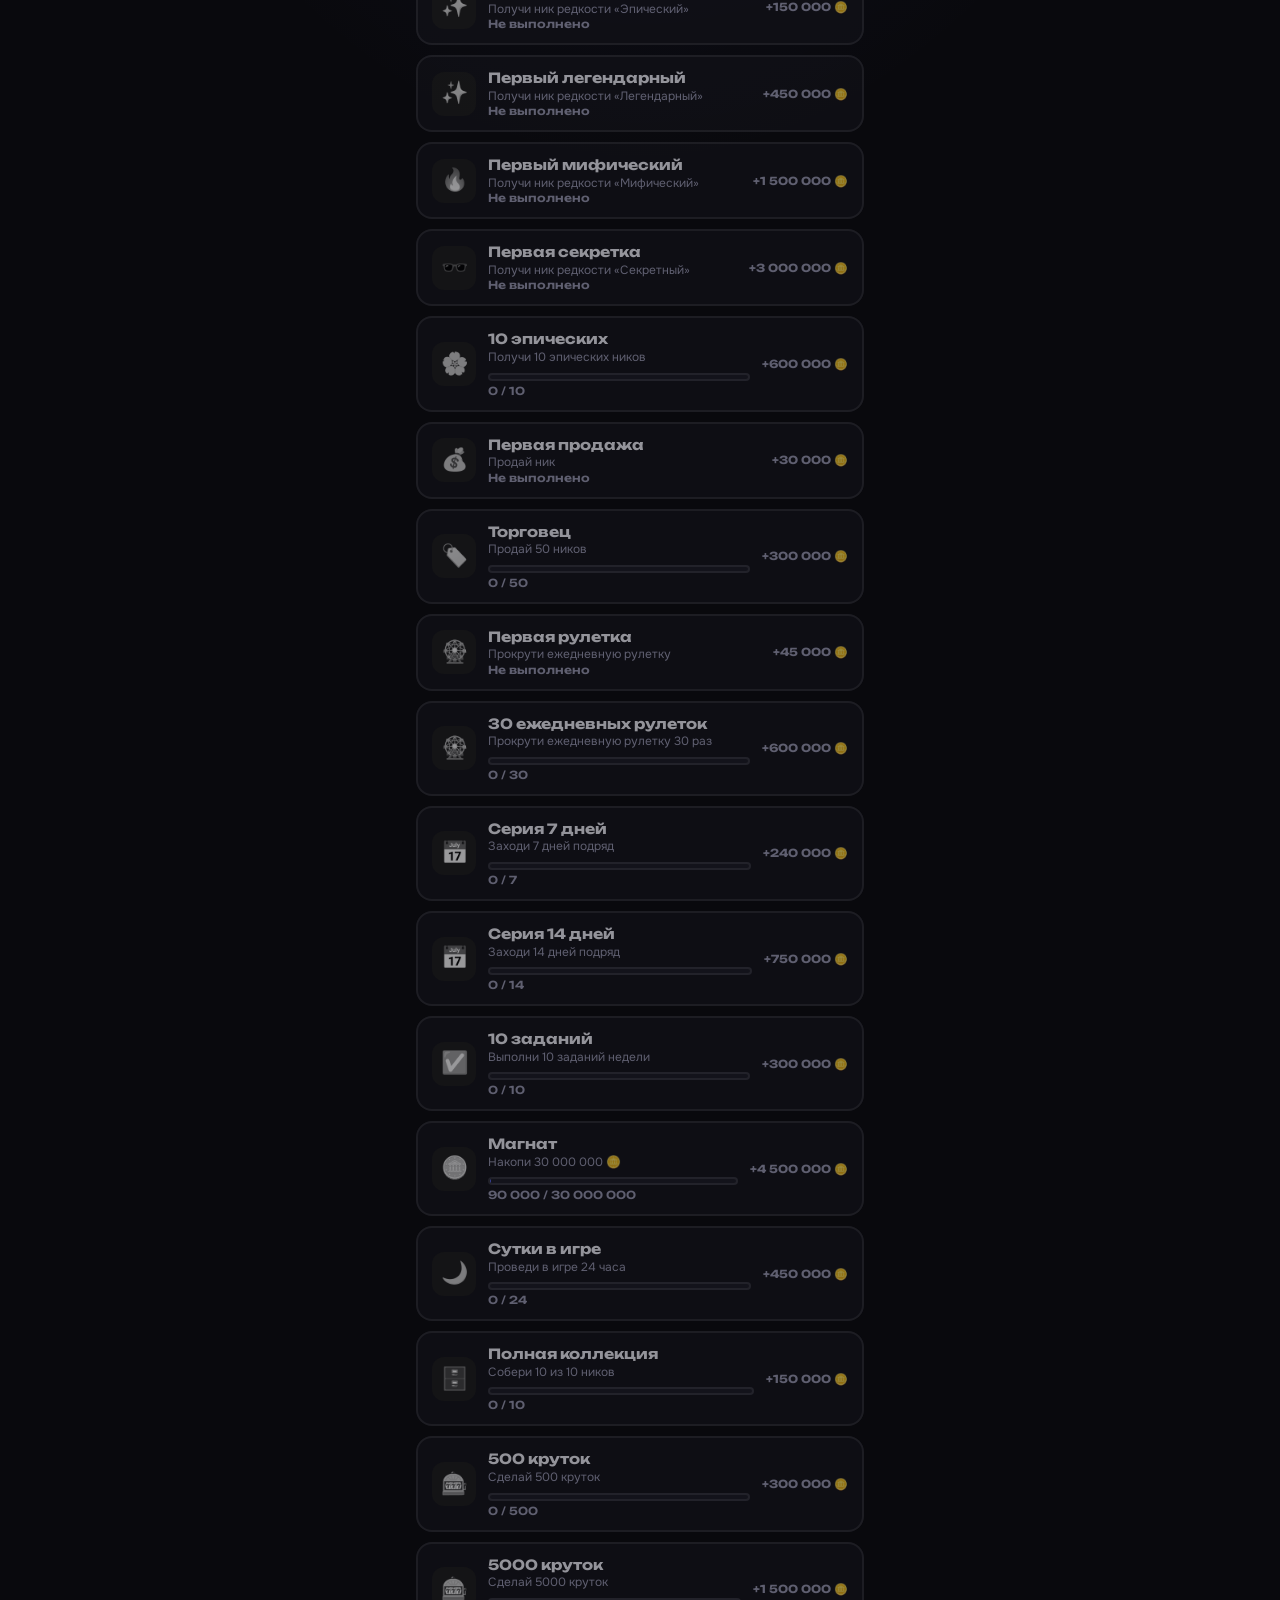
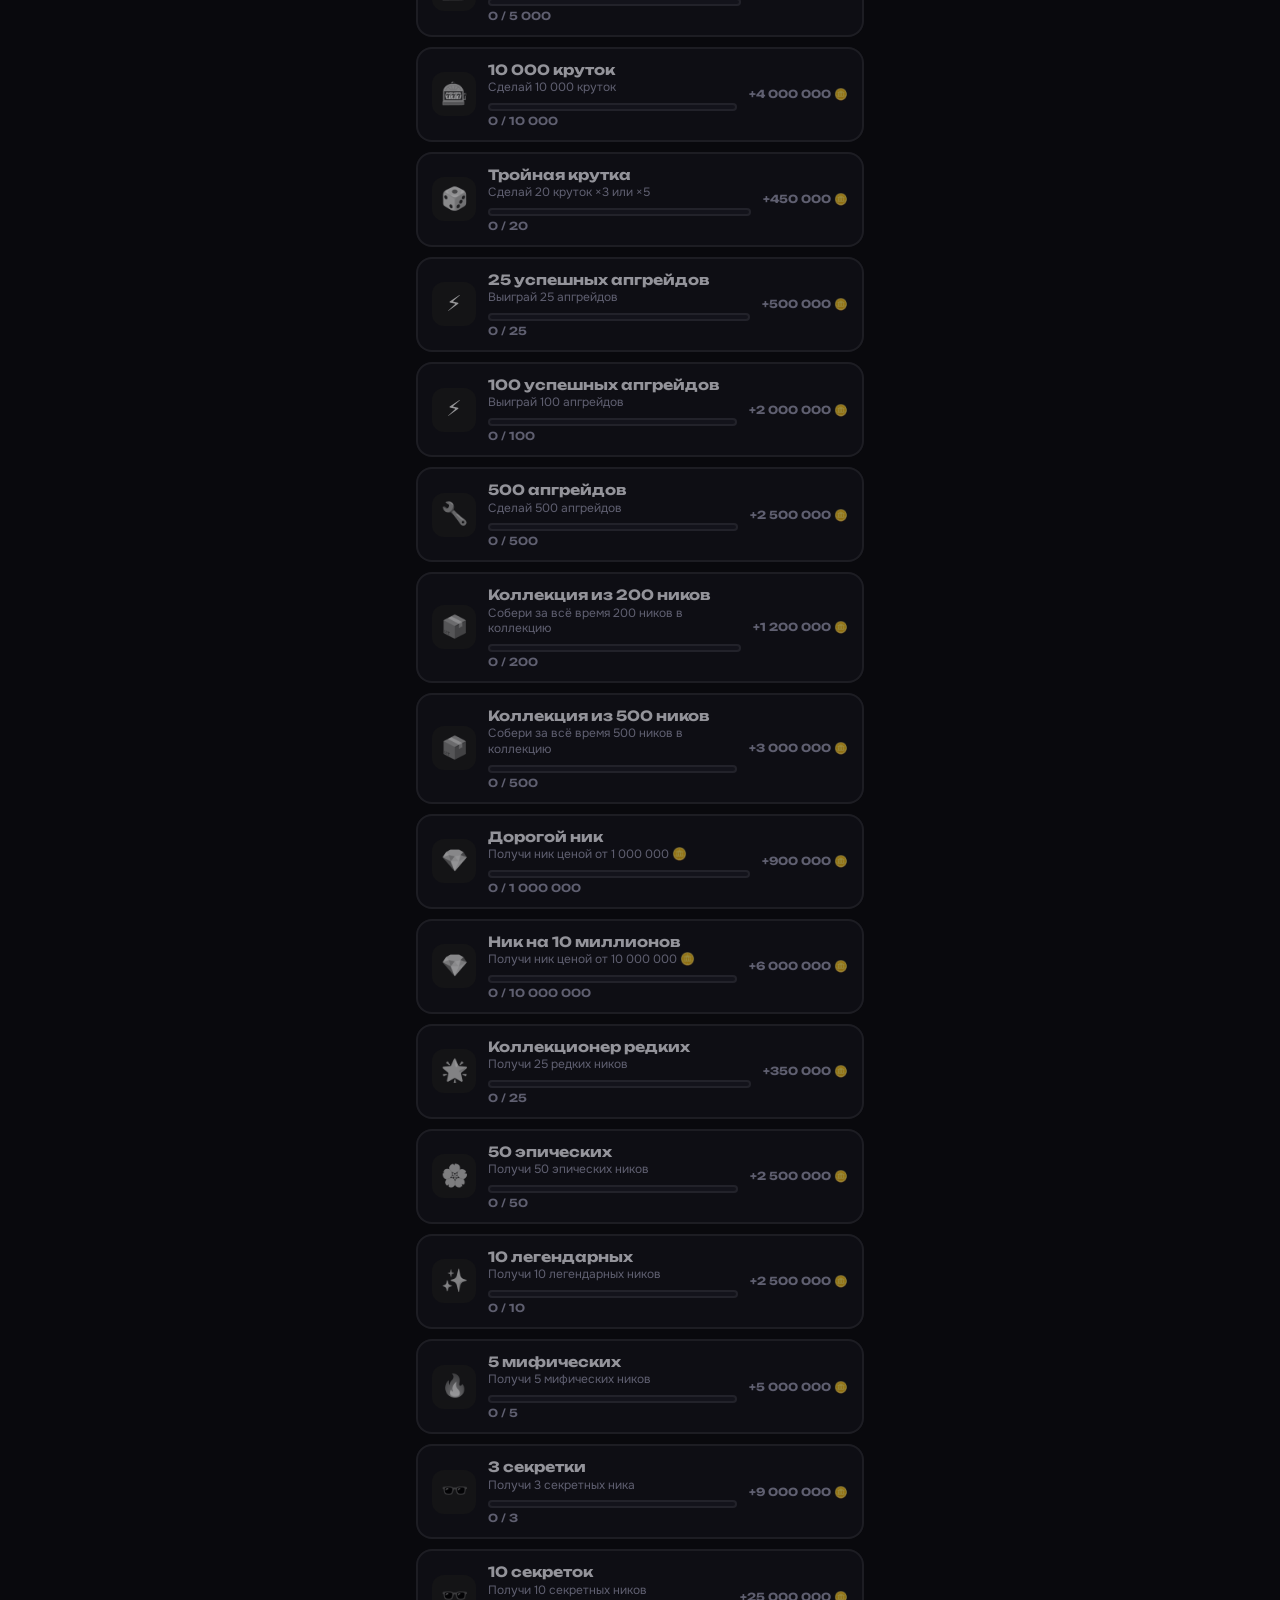
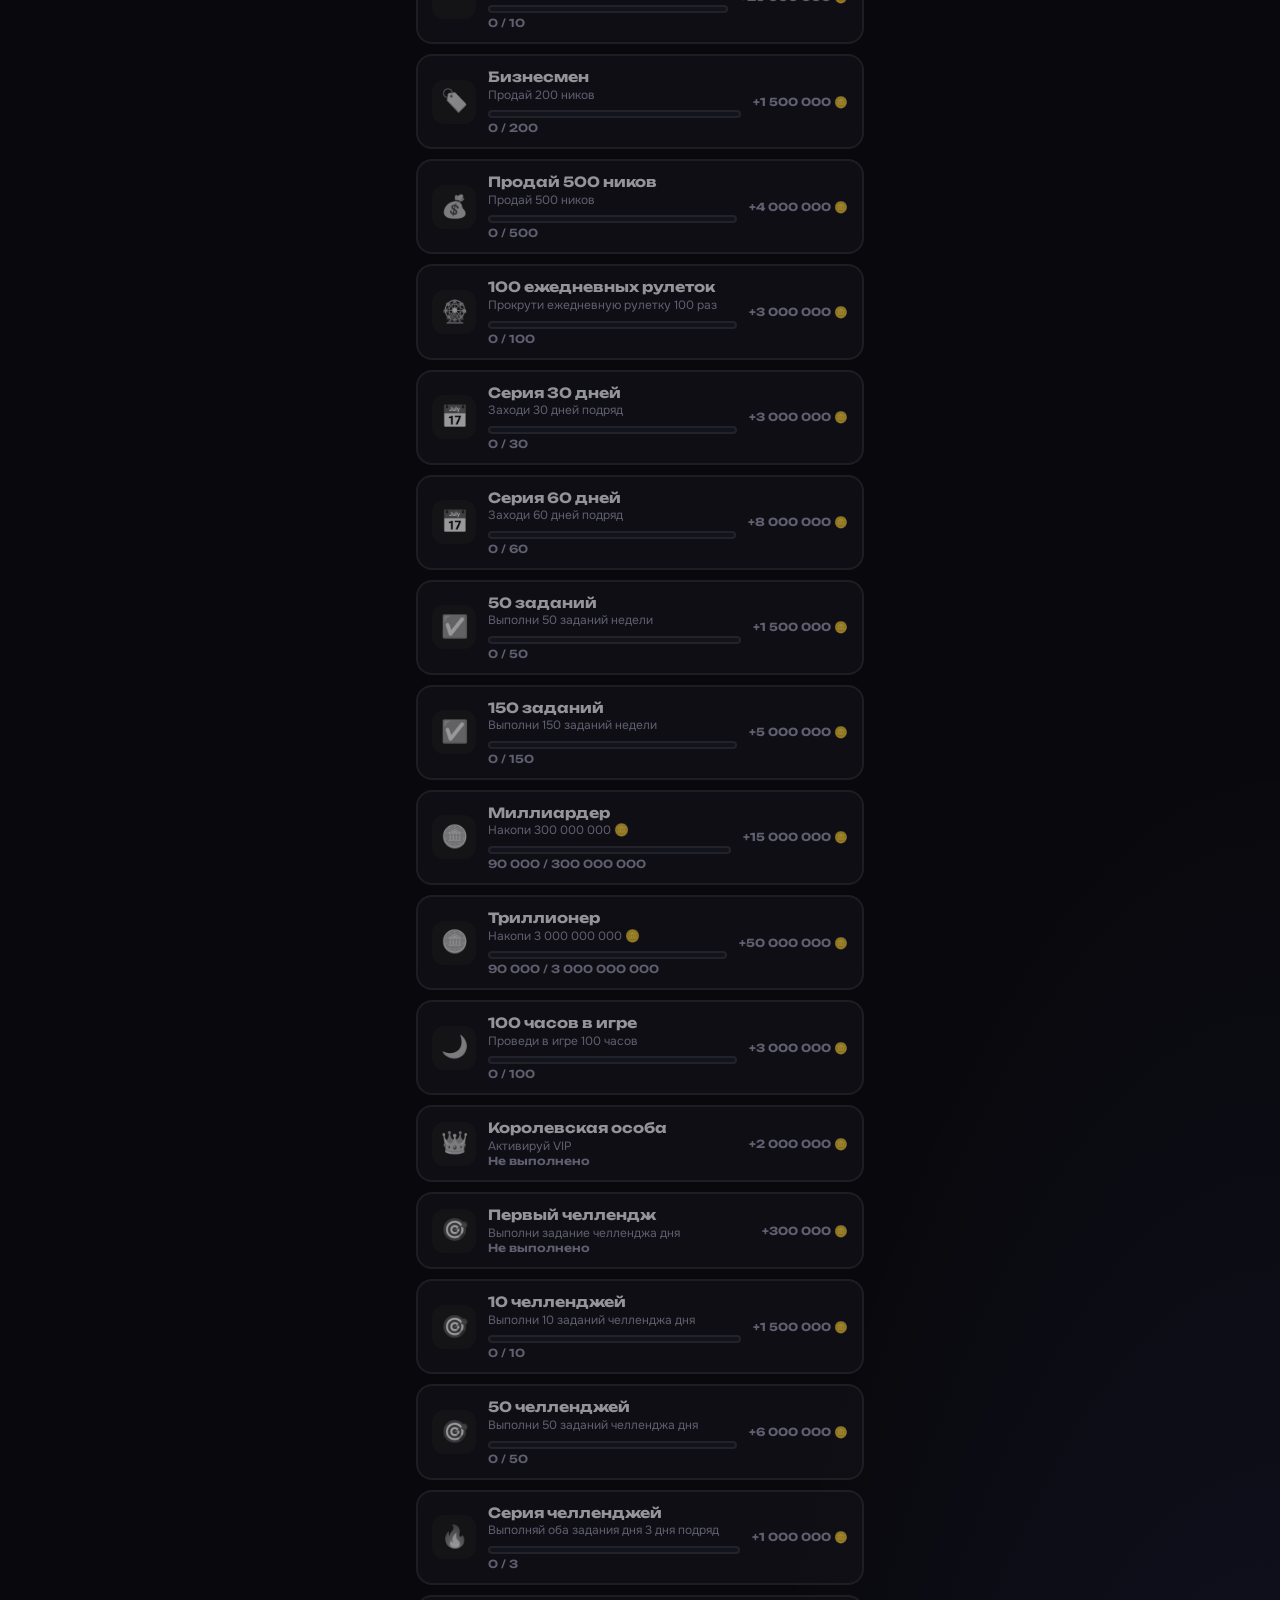
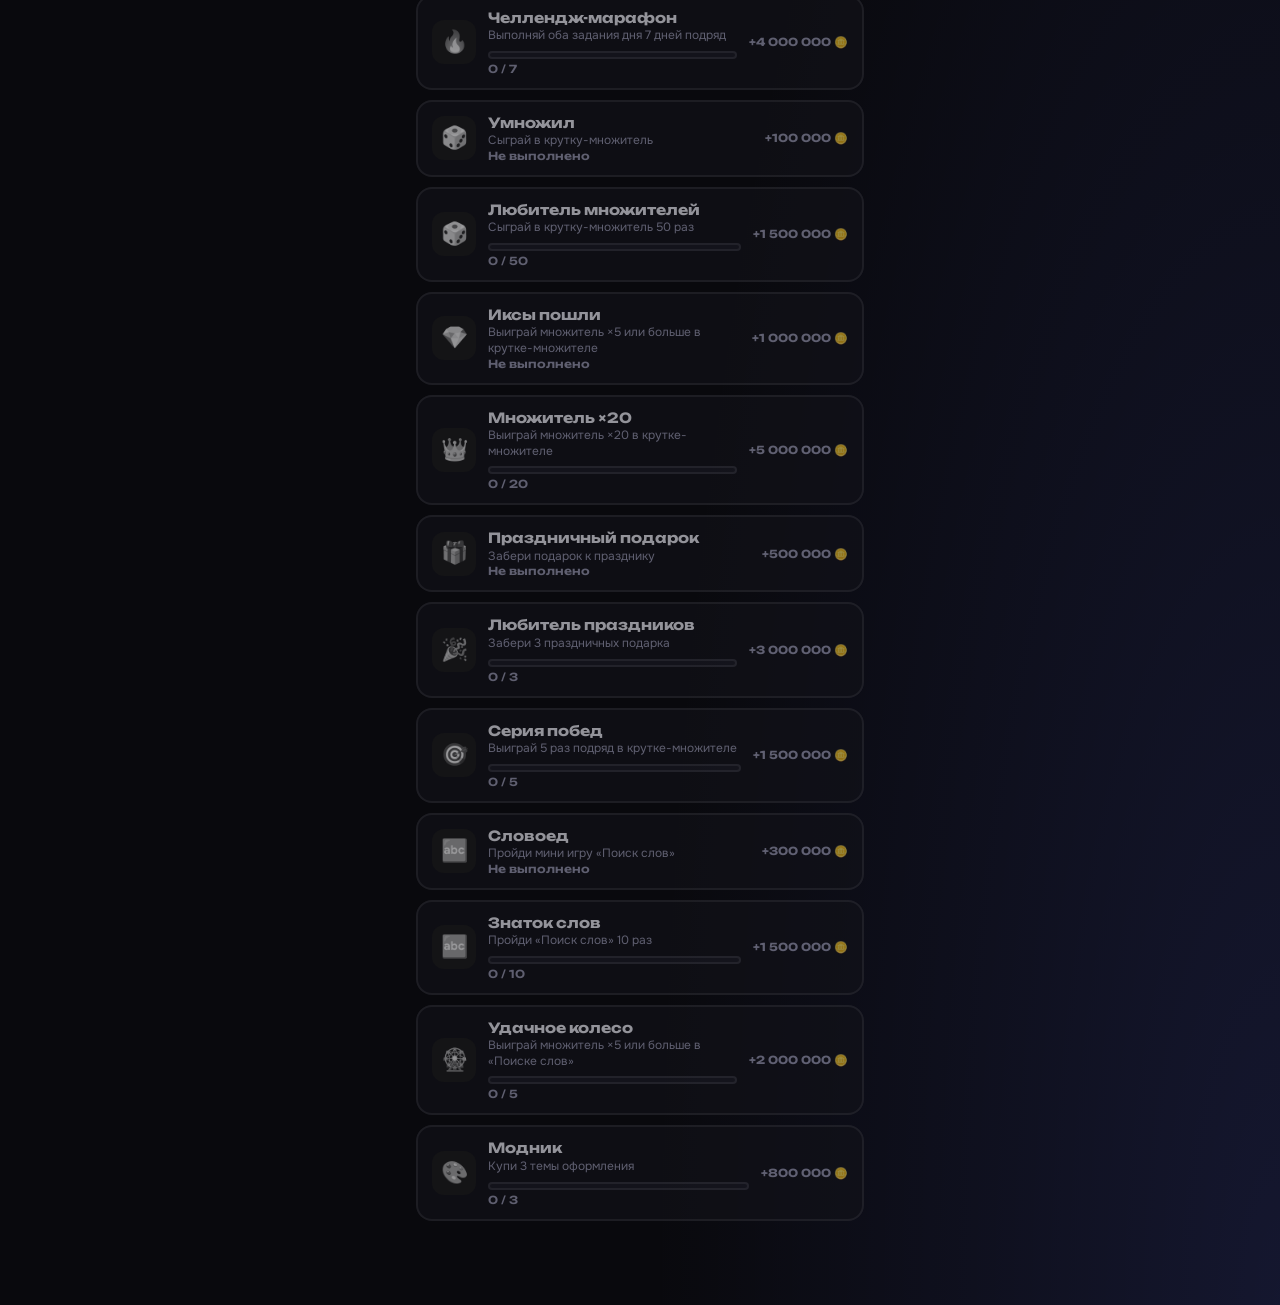
==== commit bce37b9b: "Возврат прежнего тёмного стиля (откат «Синего постера») Co-Authored-By: Claude Sonnet 5.5 <noreply@a" ====
--- a/achievements.html
+++ b/achievements.html
@@ -7,24 +7,24 @@
 <title>Достижения — Нейм-рулетка</title>
 <link rel="preconnect" href="https://fonts.googleapis.com">
 <link rel="preconnect" href="https://fonts.gstatic.com" crossorigin>
-<link href="https://fonts.googleapis.com/css2?family=Inter:wght@400;500;600;700;800;900&display=swap" rel="stylesheet">
+<link href="https://fonts.googleapis.com/css2?family=Unbounded:wght@600;800&family=Onest:wght@400;500;700&display=swap" rel="stylesheet">
 <script src="https://telegram.org/js/telegram-web-app.js"></script>
-<link rel="stylesheet" href="css/style.css?v=20261102zzzs"><link rel="stylesheet" href="css/v2.css?v=20261102zzzs"><link rel="stylesheet" href="css/skinb.css?v=20261102zzzs"><script>try{if((JSON.parse(localStorage.getItem("nameroulette")||"{}")).ui2!==0)document.documentElement.classList.add("v2")}catch(e){document.documentElement.classList.add("v2")}</script>
+<link rel="stylesheet" href="css/style.css?v=20261102zzzr"><link rel="stylesheet" href="css/v2.css?v=20261102zzzr"><script>try{if((JSON.parse(localStorage.getItem("nameroulette")||"{}")).ui2!==0)document.documentElement.classList.add("v2")}catch(e){document.documentElement.classList.add("v2")}</script>
 </head>
 <body data-page="ach">
 <div id="boot" aria-hidden="true"><div class="bt-glow"></div><div class="bt-logo"><span>@</span></div>
 <div class="bt-reels" id="btr"></div><div class="bt-sub">Рулетка юзернеймов</div>
 <div class="bt-bar"><i id="btb"></i></div><div class="bt-note">Загрузка…</div></div>
 <style>
-#boot{position:fixed;inset:0;z-index:9999;display:flex;flex-direction:column;align-items:center;justify-content:center;gap:18px;padding:24px;background:radial-gradient(90% 45% at 50% 0,#2a2273 0,transparent 70%),#0D0B1A;color:#F2EFFF;font-family:var(--head);transition:opacity .55s ease,transform .55s ease,filter .55s ease}
+#boot{position:fixed;inset:0;z-index:9999;display:flex;flex-direction:column;align-items:center;justify-content:center;gap:18px;padding:24px;background:radial-gradient(90% 45% at 50% 0,#2a2273 0,transparent 70%),#0D0B1A;color:#F2EFFF;font-family:'Unbounded',system-ui,sans-serif;transition:opacity .55s ease,transform .55s ease,filter .55s ease}
 #boot.out{opacity:0;transform:scale(1.06);filter:blur(6px);pointer-events:none}
 .bt-glow{position:absolute;width:340px;height:340px;border-radius:50%;background:radial-gradient(circle,rgba(110,90,255,.35),transparent 65%);animation:btg 2.4s ease-in-out infinite}
 .bt-logo{position:relative;width:92px;height:92px;border-radius:28px;display:grid;place-items:center;background:linear-gradient(145deg,#5B6BFF,#9B5BFF);box-shadow:0 0 0 3px #4B4399,0 14px 40px rgba(91,107,255,.5);animation:btl 1.8s cubic-bezier(.3,.9,.3,1) both,btf 3s ease-in-out 1.8s infinite}
-.bt-logo span{font:800 50px var(--head);color:#fff;text-shadow:0 3px 0 rgba(0,0,0,.25)}
+.bt-logo span{font:800 50px 'Unbounded',system-ui,sans-serif;color:#fff;text-shadow:0 3px 0 rgba(0,0,0,.25)}
 .bt-logo::before,.bt-logo::after{content:"";position:absolute;inset:0;border-radius:28px;border:2px solid #7C8CFF;opacity:0;animation:btr 2.2s cubic-bezier(.2,.6,.3,1) infinite;pointer-events:none}
 .bt-logo::after{animation-delay:1.1s}
 .bt-reels{position:relative;display:flex;gap:4px;justify-content:center;flex-wrap:nowrap;max-width:100%}
-.bt-reels b{width:26px;height:38px;display:grid;place-items:center;border-radius:9px;background:#171430;border:2px solid #4B4399;font:800 17px var(--head);color:#9AA5DB;overflow:hidden}
+.bt-reels b{width:26px;height:38px;display:grid;place-items:center;border-radius:9px;background:#171430;border:2px solid #4B4399;font:800 17px 'Unbounded',system-ui,sans-serif;color:#9AA5DB;overflow:hidden}
 .bt-reels b.lk{color:#fff;border-color:#9B8CFF;background:#241F4A;animation:btp .35s cubic-bezier(.3,1.6,.5,1)}
 .bt-reels b.dash{width:14px;border:0;background:none}
 .bt-sub{position:relative;color:#A29CD6;font:600 13px system-ui,sans-serif;letter-spacing:.16em;text-transform:uppercase}
@@ -111,6 +111,6 @@
 <div class="selbar" id="selbar"><span id="selinfo"></span><button class="btn main sm" id="selsell">Продать</button></div>
 <div class="toast" id="toast" role="status"></div>
 
-<script src="js/app.js?v=20261102zzzs"></script>
+<script src="js/app.js?v=20261102zzzr"></script>
 </body>
 </html>
--- a/css/style.css
+++ b/css/style.css
@@ -1,4 +1,4 @@
-:root{--bg:#0D0B1A;--paper:#171430;--tile:#241F4A;--fg:#F2EFFF;--dark:#0D0B1A;--mute:#A29CD6;--line:#4B4399;--sh:#2A2468;--blue:#5B6BFF;--tc:#9AA5DB;--head:'Inter',system-ui,sans-serif;--body:'Inter',system-ui,sans-serif;--bw:2.5px}
+:root{--bg:#0D0B1A;--paper:#171430;--tile:#241F4A;--fg:#F2EFFF;--dark:#0D0B1A;--mute:#A29CD6;--line:#4B4399;--sh:#2A2468;--blue:#5B6BFF;--tc:#9AA5DB;--head:'Unbounded',system-ui,sans-serif;--body:'Onest',system-ui,sans-serif;--bw:2.5px}
 *{box-sizing:border-box;margin:0;-webkit-tap-highlight-color:transparent}
 body{min-height:100dvh;background:radial-gradient(var(--dot,#201C42) 1.3px,transparent 1.4px) 0 0/22px 22px,radial-gradient(90% 38% at 50% 0,var(--glow,#2a2273) 0,transparent 70%),var(--bg);color:var(--fg);font:16px/1.4 var(--body);padding:var(--top,env(safe-area-inset-top)) 0 calc(68px + env(safe-area-inset-bottom))}
 .app{max-width:480px;margin:0 auto;padding:16px}
@@ -1137,7 +1137,7 @@
 
 /* ---- Магазин за звёзды ---- */
 .stbal{display:flex;align-items:center;justify-content:space-between;gap:12px;background:linear-gradient(135deg,#2b2370,#4b2f8f);border-color:#7c6bff}
-.stbal b{display:block;font:800 26px var(--head);color:#ffe08a}
+.stbal b{display:block;font:800 26px 'Unbounded',system-ui,sans-serif;color:#ffe08a}
 .stbal small{color:#c9c2f5;max-width:150px;text-align:right}
 .stup{display:flex;flex-wrap:wrap;gap:8px;margin:8px 0 12px}
 .stup .btn{flex:1 1 56px;min-width:56px}
@@ -1146,7 +1146,7 @@
 .stvip{border-color:#ffc933;background:linear-gradient(135deg,#3a2f12,#2a2150)}
 .stvip b{color:#ffd34e}
 .stperk{margin:8px 0;padding-left:18px;color:#d8d3ff;font-size:13px;line-height:1.55}
-.stprice{font:800 24px var(--head);color:#ffe08a;text-align:center;margin:10px 0}
+.stprice{font:800 24px 'Unbounded',system-ui,sans-serif;color:#ffe08a;text-align:center;margin:10px 0}
 .vipb{display:inline-block;padding:2px 8px;border-radius:99px;background:linear-gradient(135deg,#ffd34e,#ff9f2e);color:#2a1a00;font:800 11px system-ui,sans-serif;margin-right:4px}
 
 /* налог: плашка всегда раскрыта */
@@ -1169,7 +1169,7 @@
 .vipbig{border-color:#ffc933;background:linear-gradient(145deg,#3a2f12,#2a2150 70%);padding:18px}
 .vipbig .vbh{display:flex;align-items:center;gap:14px}
 .vipbig .vbi{font-size:44px;line-height:1}
-.vipbig .vbh b{display:block;font:800 20px var(--head);color:#ffd34e}
+.vipbig .vbh b{display:block;font:800 20px 'Unbounded',system-ui,sans-serif;color:#ffd34e}
 .vipbig .vbh small{color:#d8d3ff;font-size:13px}
 .vipbig .stperk{font-size:14px;line-height:1.6;margin:14px 0 16px}
 .vipbig .btn{font-size:16px;padding:14px}
@@ -1180,7 +1180,7 @@
 .vipc{padding:14px 14px 16px;border-color:#6b5420;background:linear-gradient(180deg,#1d1a2c,#14121f)}
 .vipc .vch{display:flex;align-items:center;gap:12px;margin-bottom:12px}
 .vipc .vci{flex:none;width:44px;height:44px;border-radius:12px;background:#3a2f12;display:grid;place-items:center;font-size:24px}
-.vipc .vch b{display:block;font:800 17px var(--head);color:#fff}
+.vipc .vch b{display:block;font:800 17px 'Unbounded',system-ui,sans-serif;color:#fff}
 .vipc .vch small{color:var(--mute);font-size:12px;line-height:1.3}
 .vipl{list-style:none;margin:0;padding:0;display:grid;gap:10px}
 .vipl li{position:relative;padding-left:22px}
@@ -1196,9 +1196,9 @@
 .stup .btn:nth-child(4){grid-column:2 / span 2}
 .stup .btn:nth-child(5){grid-column:4 / span 2}
 /* VIP: кнопка поменьше */
-.vbuy{display:flex;align-items:center;justify-content:center;gap:10px;margin:14px auto 0;padding:9px 22px;border-radius:99px;border:0;background:linear-gradient(180deg,#ffd34e,#ff9f2e);color:#2a1a00;cursor:pointer;font:800 15px var(--head)}
+.vbuy{display:flex;align-items:center;justify-content:center;gap:10px;margin:14px auto 0;padding:9px 22px;border-radius:99px;border:0;background:linear-gradient(180deg,#ffd34e,#ff9f2e);color:#2a1a00;cursor:pointer;font:800 15px 'Unbounded',system-ui,sans-serif}
 .vbuy small{font:600 12px system-ui,sans-serif;color:#5a3a00}
-.vbuy b{font:800 15px var(--head)}
+.vbuy b{font:800 15px 'Unbounded',system-ui,sans-serif}
 
 .vipc .vch{align-items:center}
 .vipc .vch>div{flex:1;min-width:0}
@@ -1206,12 +1206,12 @@
 .vipc .vok{flex:none;color:#7CF29B;font:800 20px system-ui}
 /* пополнение баланса */
 .stbh{display:flex;align-items:center;justify-content:space-between;margin:22px 0 10px}
-.stbh b{display:flex;align-items:center;gap:8px;font:800 16px var(--head)}
+.stbh b{display:flex;align-items:center;gap:8px;font:800 16px 'Unbounded',system-ui,sans-serif}
 .stbh b i{width:14px;height:4px;border-radius:2px;background:#ff8a3d;box-shadow:0 0 0 0 #ff8a3d}
 .stbh span{color:var(--mute);font-size:12px}
 .stgrid{display:grid;grid-template-columns:1fr 1fr;gap:10px}
 .stp{position:relative;display:grid;gap:6px;justify-items:center;padding:22px 8px 18px;border-radius:18px;border:1px solid var(--line);background:var(--paper);color:var(--fg);cursor:pointer}
-.stp b{font:800 20px var(--head)}
+.stp b{font:800 20px 'Unbounded',system-ui,sans-serif}
 .stp small{color:var(--mute);font-size:12px}
 .stp.wide{grid-column:1 / -1}
 .stp.hot{border-color:#ffb62e;background:linear-gradient(180deg,#2a2112,var(--paper))}
@@ -1304,7 +1304,7 @@
 /* VIP: красивые карточки преимуществ */
 .vipcrown{display:grid;justify-items:center;gap:2px;text-align:center;padding:16px 12px;margin:4px 0 12px;border-radius:18px;border:1px solid #ffc933;background:radial-gradient(120% 140% at 50% 0,#4a3a10,#2a2150 75%);box-shadow:0 0 28px rgba(255,201,51,.18)}
 .vipcrown span{font-size:44px;line-height:1;filter:drop-shadow(0 4px 10px rgba(255,201,51,.5))}
-.vipcrown b{font:800 16px var(--head);color:#ffd34e;margin-top:4px}
+.vipcrown b{font:800 16px 'Unbounded',system-ui,sans-serif;color:#ffd34e;margin-top:4px}
 .vipcrown small{color:#d8d3ff;font-size:12px}
 .vperks{display:grid;gap:8px;margin-bottom:12px}
 .vpk{display:flex;gap:12px;align-items:center;padding:11px 12px;border-radius:14px;border:1px solid var(--line);background:linear-gradient(135deg,var(--paper),#1c1a33)}
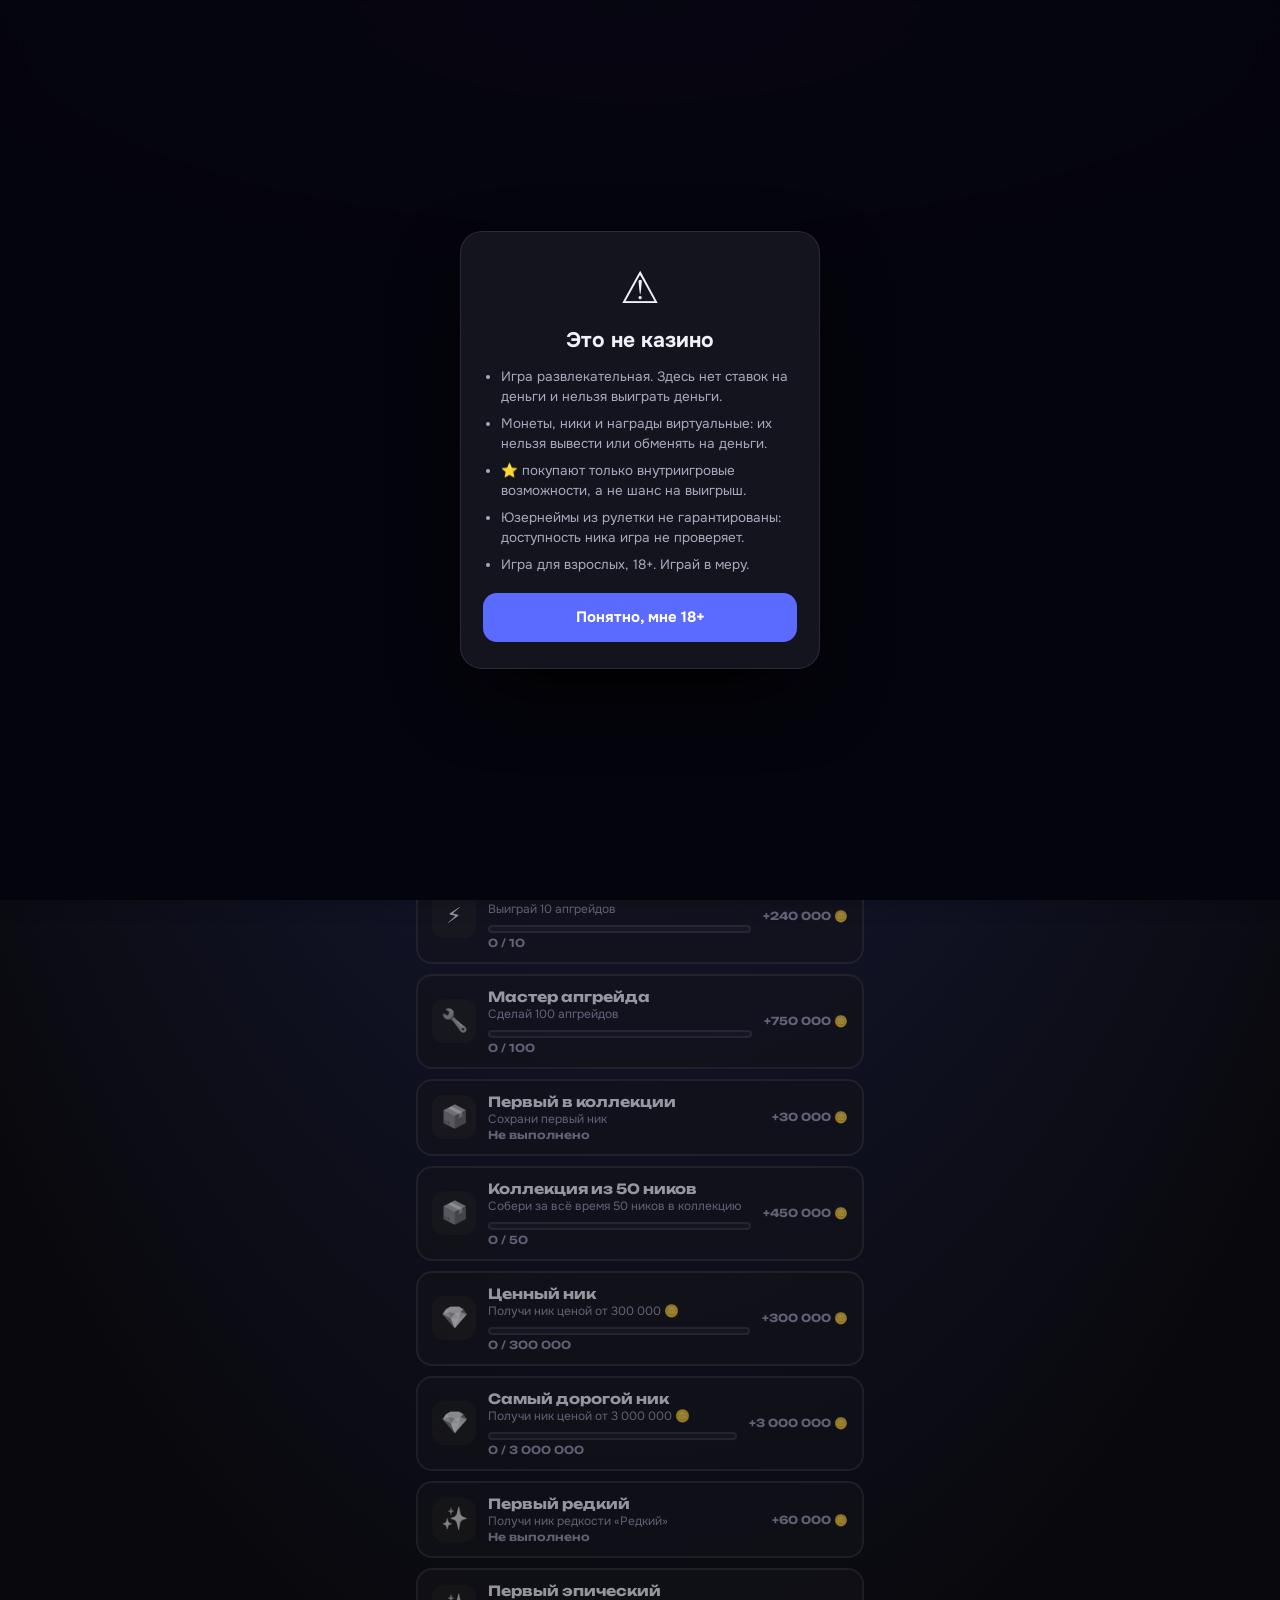
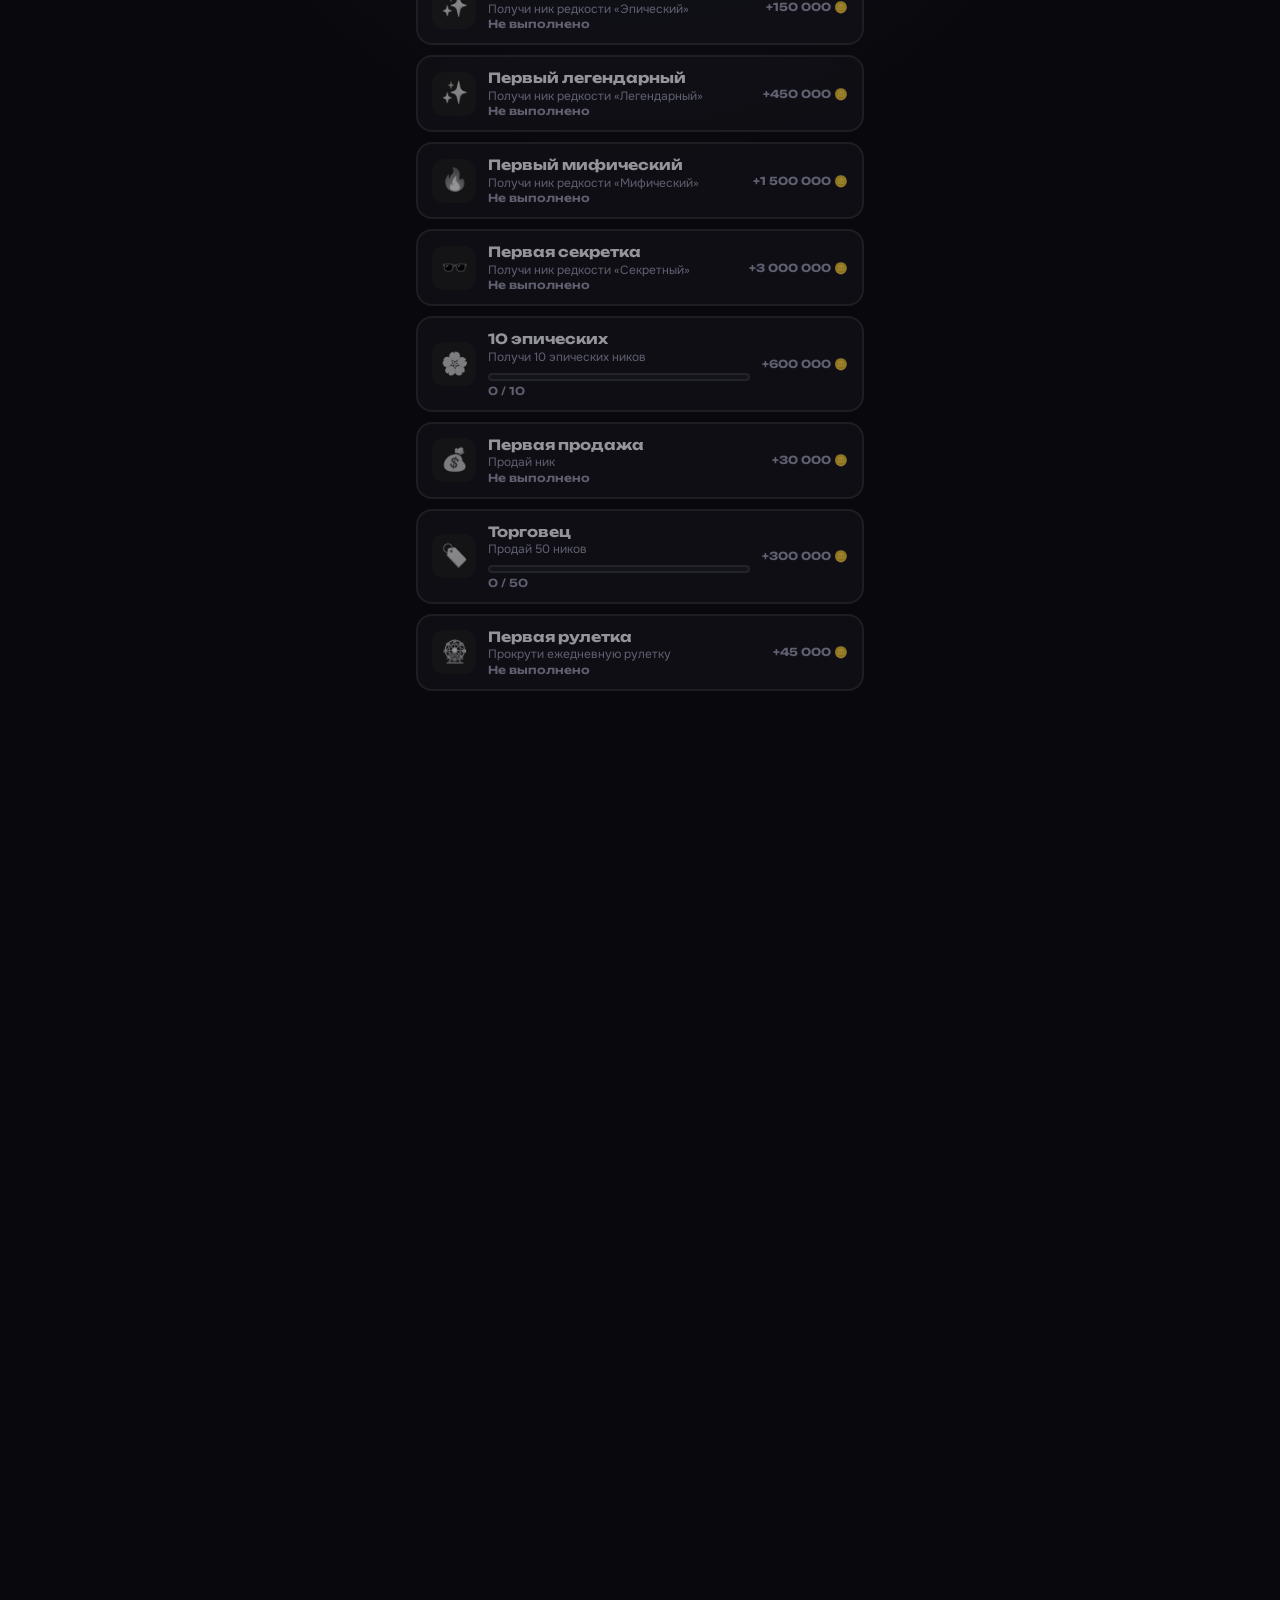
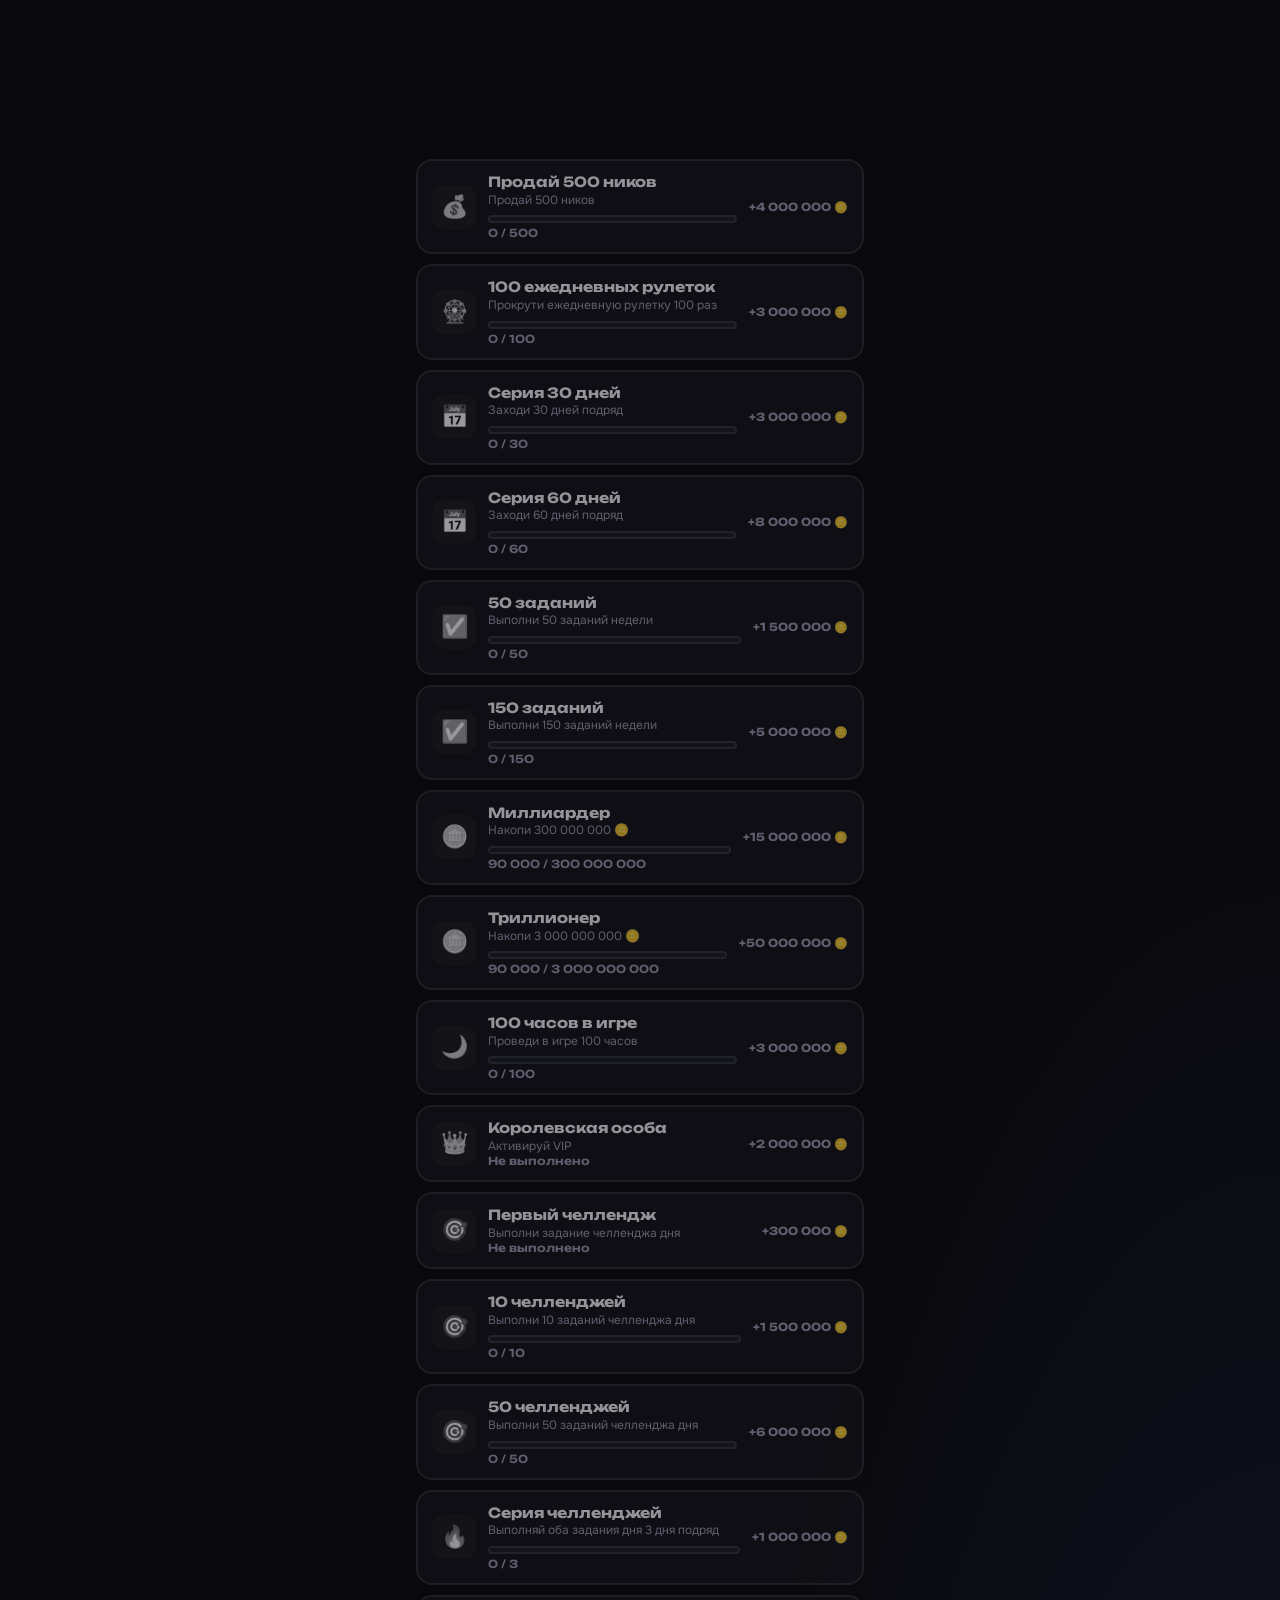
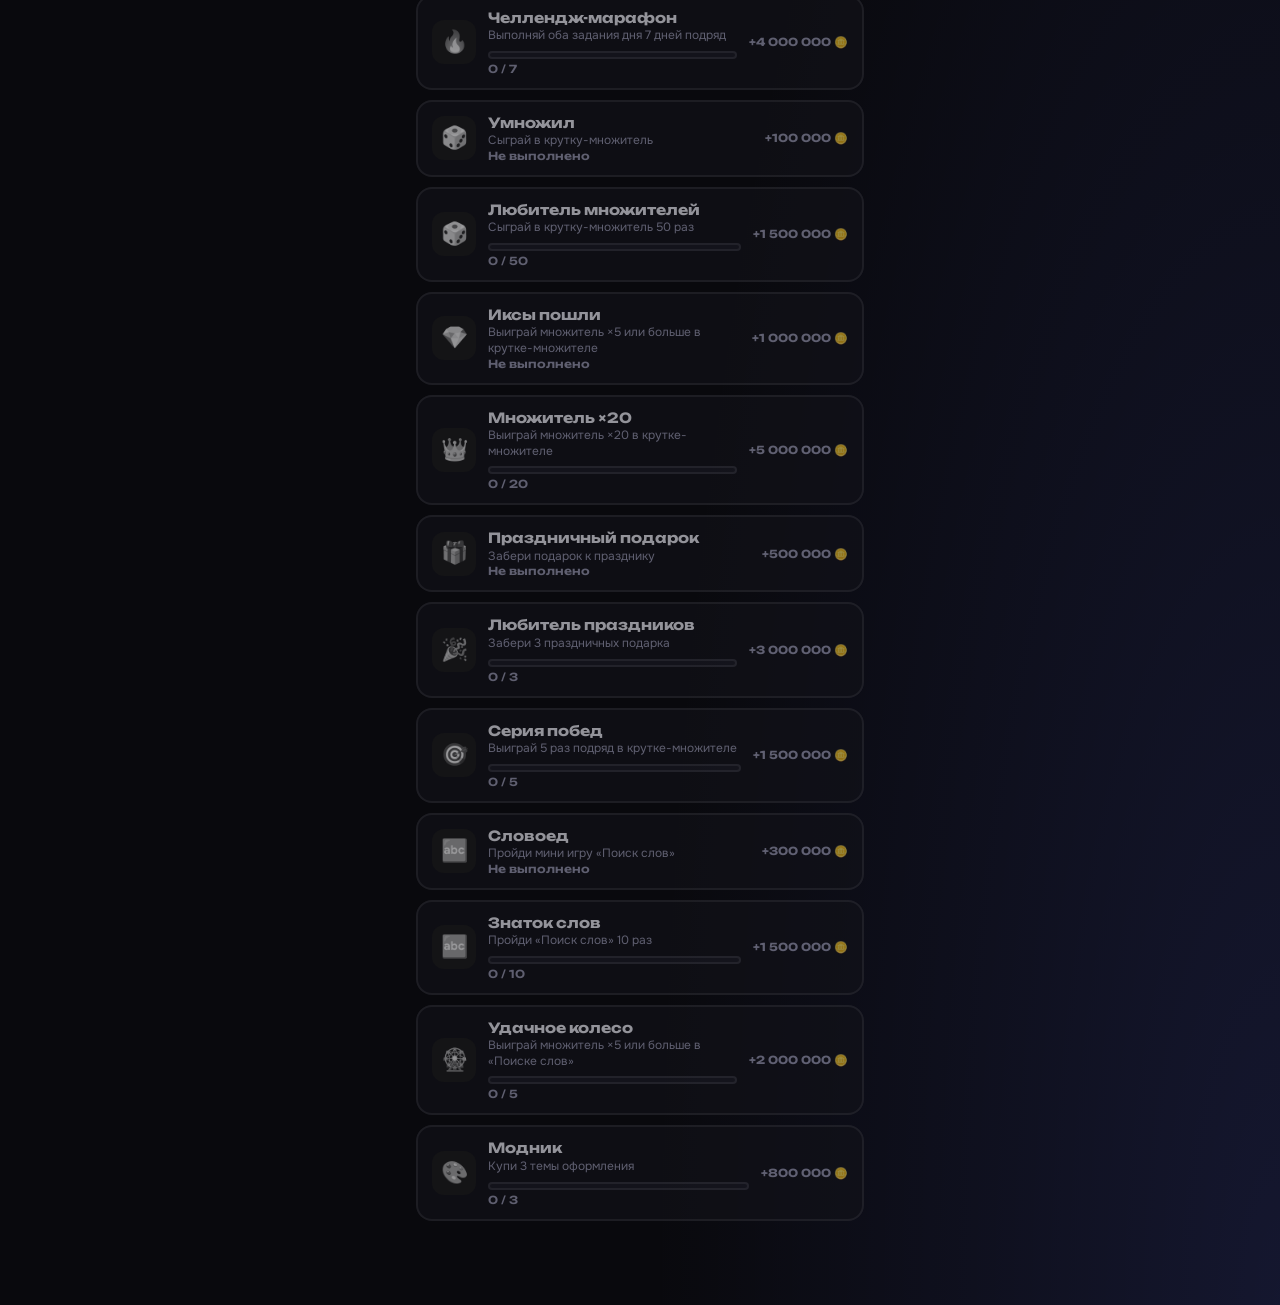
==== commit 6f25eb01: "Мини-игра «Минное поле»: платный вход, поле 6×6, призы, лимит 5 в сутки Co-Authored-By: Claude Sonne" ====
--- a/achievements.html
+++ b/achievements.html
@@ -9,7 +9,7 @@
 <link rel="preconnect" href="https://fonts.gstatic.com" crossorigin>
 <link href="https://fonts.googleapis.com/css2?family=Unbounded:wght@600;800&family=Onest:wght@400;500;700&display=swap" rel="stylesheet">
 <script src="https://telegram.org/js/telegram-web-app.js"></script>
-<link rel="stylesheet" href="css/style.css?v=20261102zzzr"><link rel="stylesheet" href="css/v2.css?v=20261102zzzr"><script>try{if((JSON.parse(localStorage.getItem("nameroulette")||"{}")).ui2!==0)document.documentElement.classList.add("v2")}catch(e){document.documentElement.classList.add("v2")}</script>
+<link rel="stylesheet" href="css/style.css?v=20261102zzzt"><link rel="stylesheet" href="css/v2.css?v=20261102zzzt"><script>try{if((JSON.parse(localStorage.getItem("nameroulette")||"{}")).ui2!==0)document.documentElement.classList.add("v2")}catch(e){document.documentElement.classList.add("v2")}</script>
 </head>
 <body data-page="ach">
 <div id="boot" aria-hidden="true"><div class="bt-glow"></div><div class="bt-logo"><span>@</span></div>
@@ -111,6 +111,6 @@
 <div class="selbar" id="selbar"><span id="selinfo"></span><button class="btn main sm" id="selsell">Продать</button></div>
 <div class="toast" id="toast" role="status"></div>
 
-<script src="js/app.js?v=20261102zzzr"></script>
+<script src="js/app.js?v=20261102zzzt"></script>
 </body>
 </html>
--- a/css/style.css
+++ b/css/style.css
@@ -1703,3 +1703,22 @@
 #discgate li{margin-bottom:8px}
 #discgate .dgb{display:block;width:100%;padding:14px;border:0;border-radius:14px;font:inherit;font-weight:700;font-size:15px;background:#5b6bff;color:#fff;cursor:pointer}
 .notcas{text-align:center;margin:10px 12px 0}
+
+/* Минное поле */
+.mnbox{max-height:92vh;overflow:auto}
+.mnbar{display:flex;justify-content:space-between;margin:10px 2px;color:var(--mute);font-size:13px}.mnbar b{color:var(--fg)}
+.mngrid{display:grid;grid-template-columns:repeat(6,minmax(0,1fr));gap:6px;margin:8px 0 12px}
+.mnc{min-width:0;overflow:hidden;aspect-ratio:1;border-radius:12px;border:2px solid var(--line);background:linear-gradient(180deg,rgba(255,255,255,.14),rgba(255,255,255,.04)),var(--tile);color:var(--fg);display:flex;flex-direction:column;align-items:center;justify-content:center;font:800 15px var(--head);padding:0;position:relative;transition:transform .12s}
+button.mnc:not(:disabled):active{transform:scale(.92)}
+.mngrid.idle .mnc{opacity:.55}
+.mnc.op{border-color:transparent;background:rgba(255,255,255,.07);animation:mnpop .25s ease-out}
+.mnc.mine{background:rgba(255,75,62,.28);font-size:22px}
+.mnc.pz{background:rgba(255,201,51,.2);border-color:rgba(255,201,51,.6)}
+.mnc.pz i{font-style:normal;font-size:16px;line-height:1}.mnc.pz small{font-size:10px;line-height:1.1;font-weight:700}
+.mnc.pz em{position:absolute;right:4px;top:2px;font:700 10px var(--head);font-style:normal;color:var(--mute)}
+.mnc.em{color:var(--mute)}
+@keyframes mnpop{from{transform:scale(.7)}to{transform:scale(1)}}
+.mnres{margin:4px 0 12px;padding:12px;border-radius:14px;text-align:center}.mnres b{display:block;font:800 16px var(--head)}.mnres span{display:block;color:var(--mute);font-size:13px;margin-top:3px}
+.mnres.lose{background:rgba(255,75,62,.18)}.mnres.win{background:rgba(61,220,132,.16)}
+.mnlim{text-align:center;color:var(--mute);font-size:12px;margin:8px 0}
+@media (prefers-reduced-motion:reduce){.mnc.op{animation:none}}
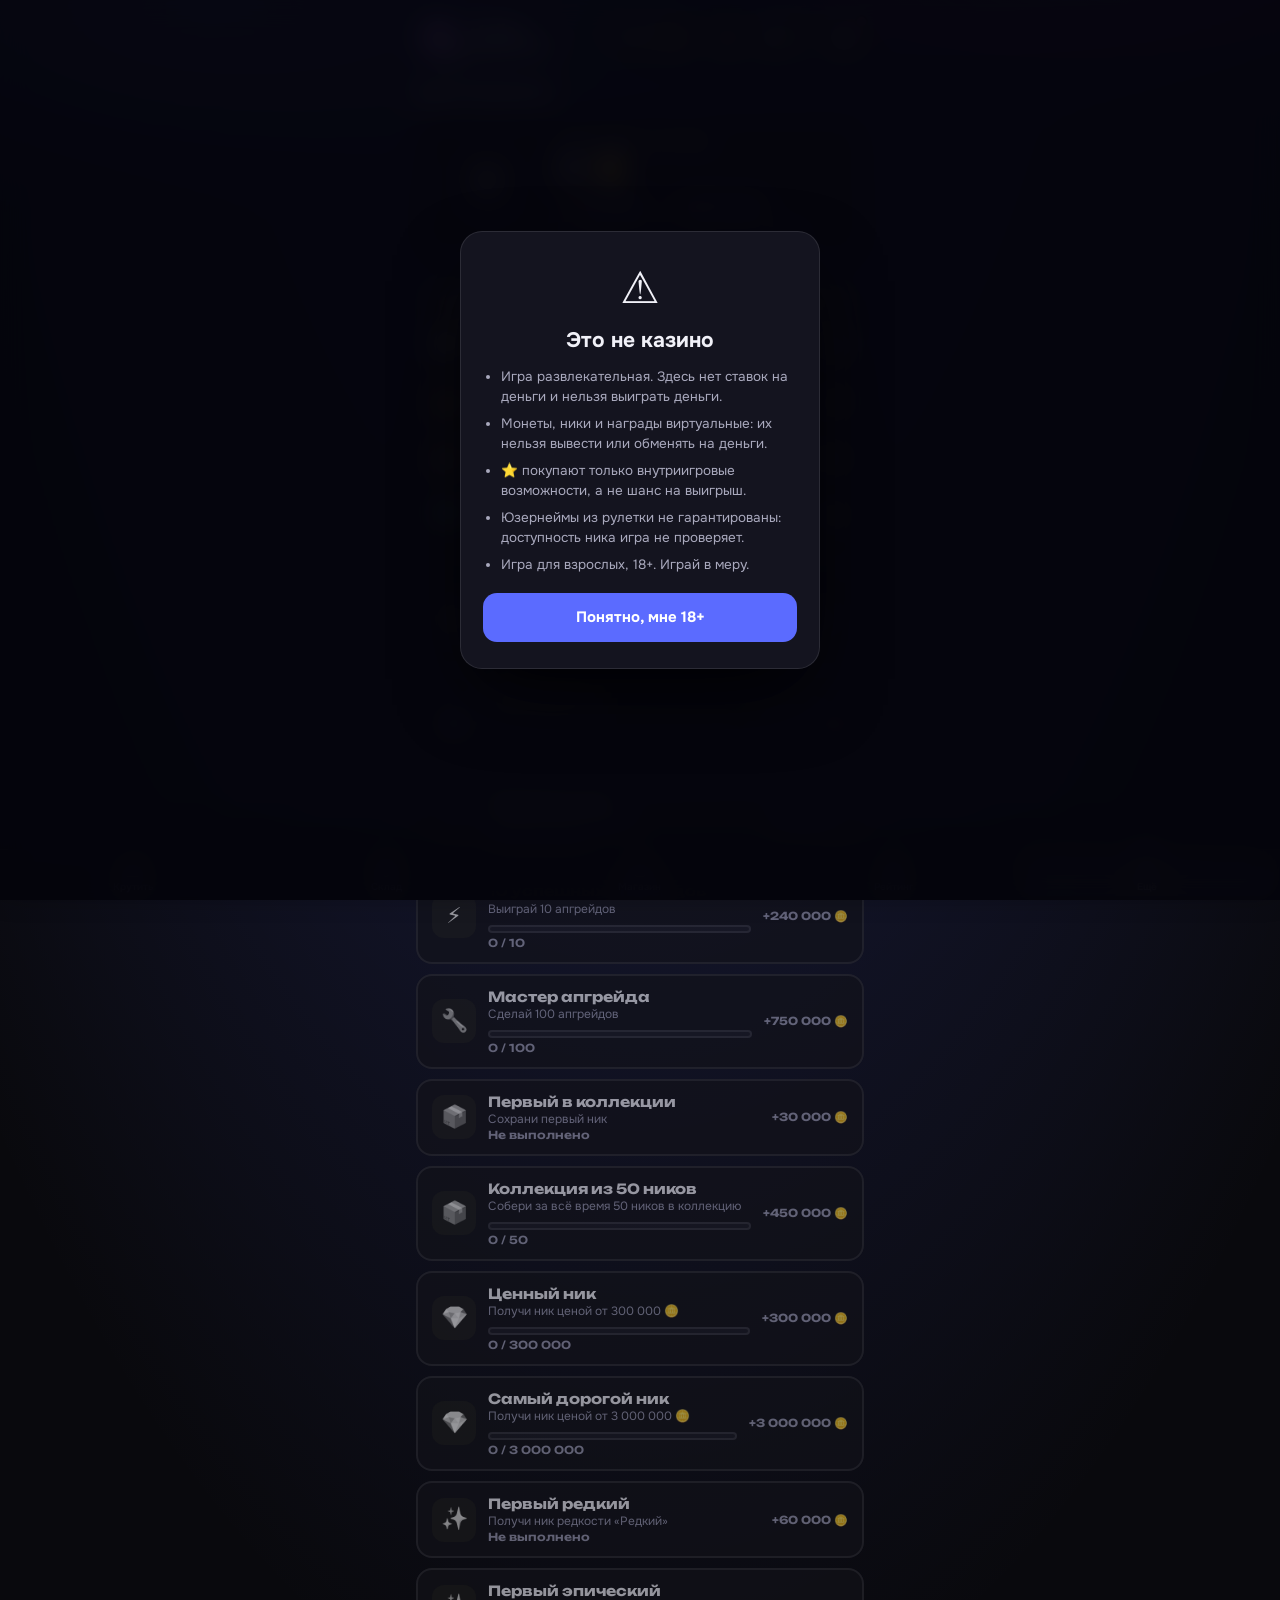
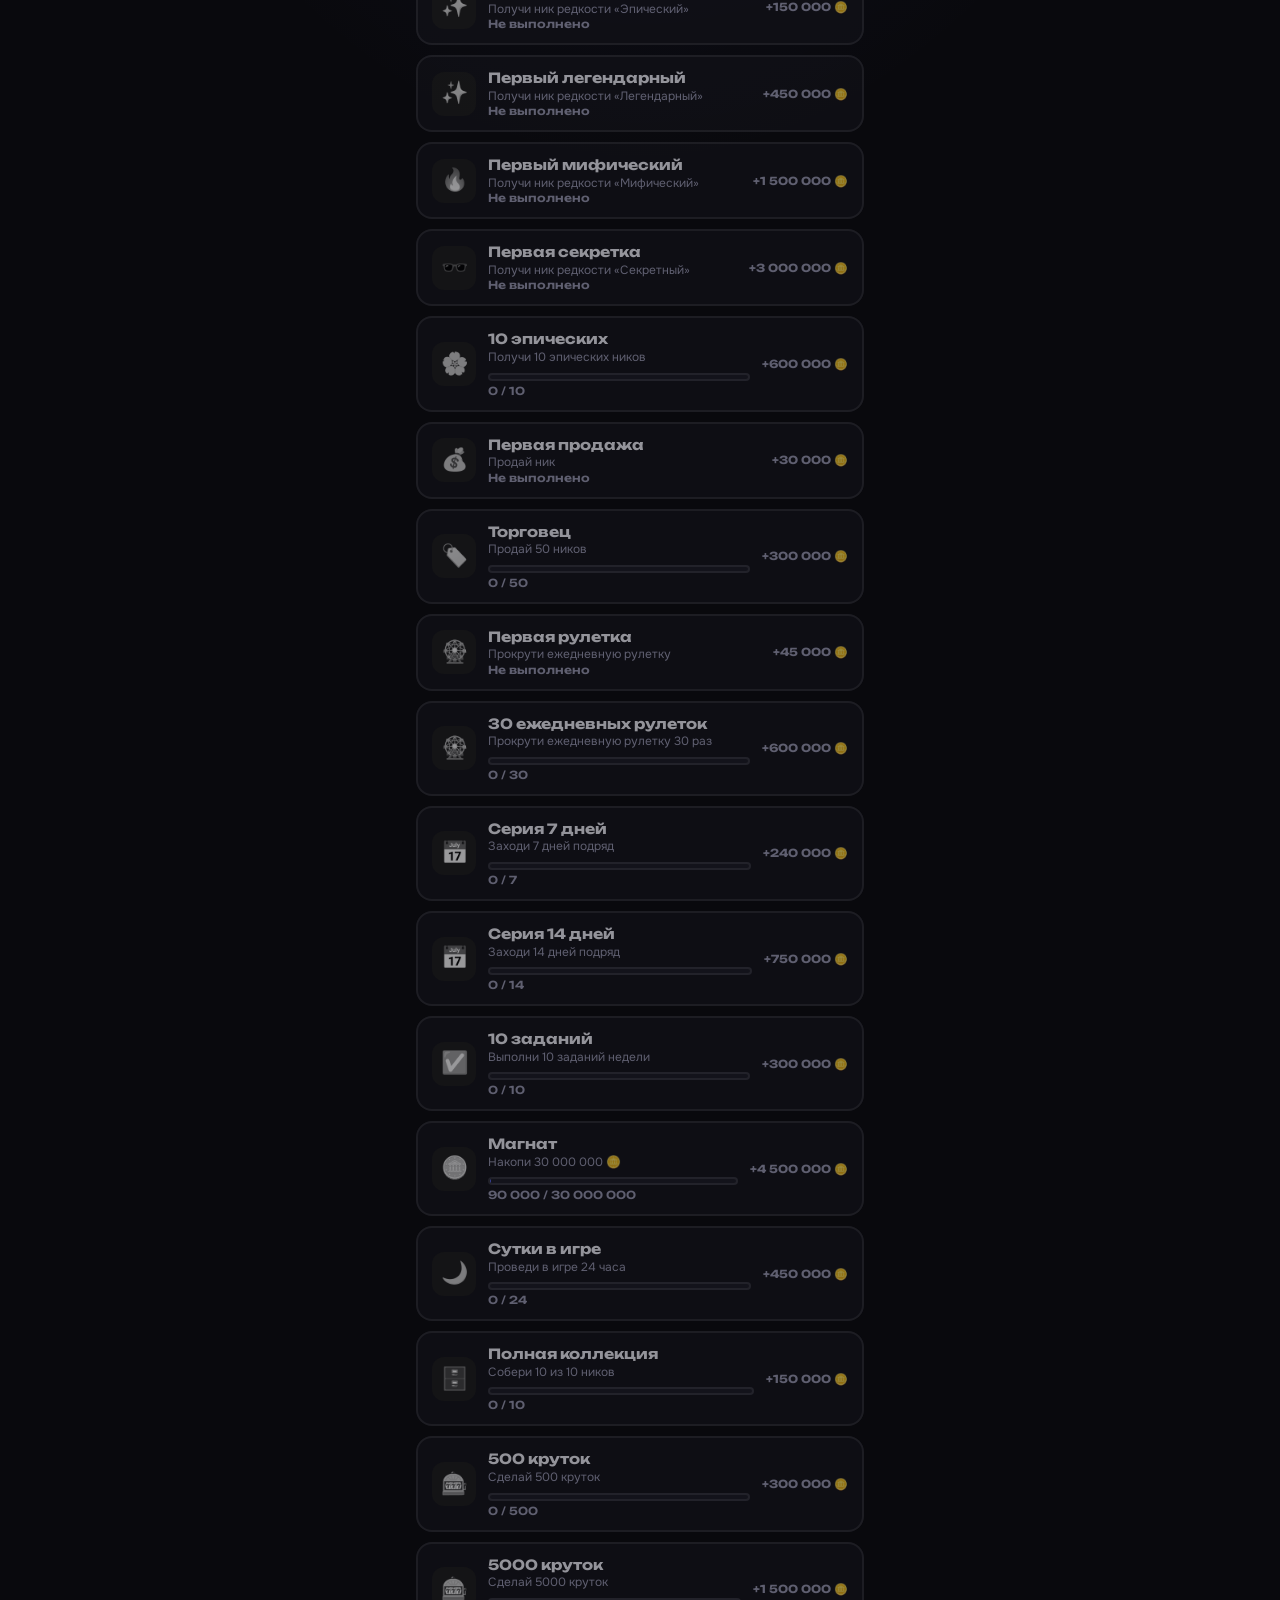
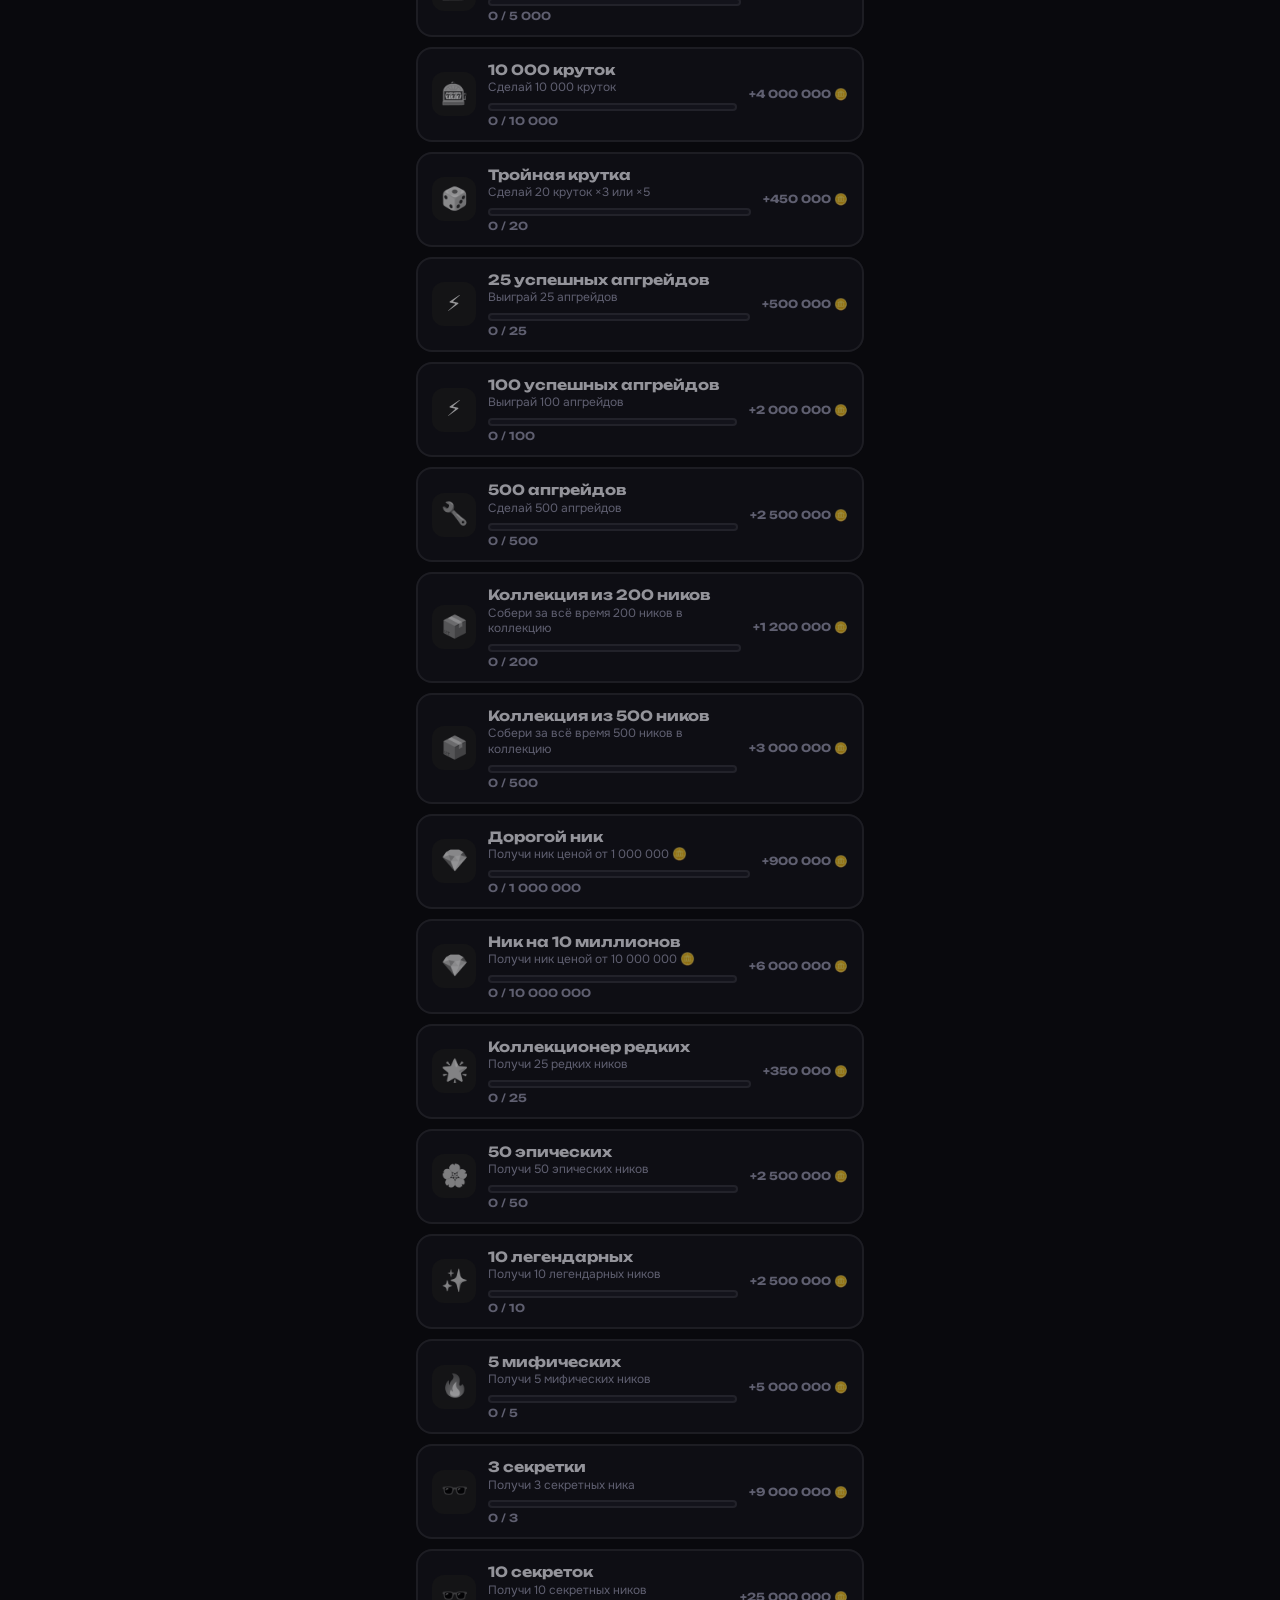
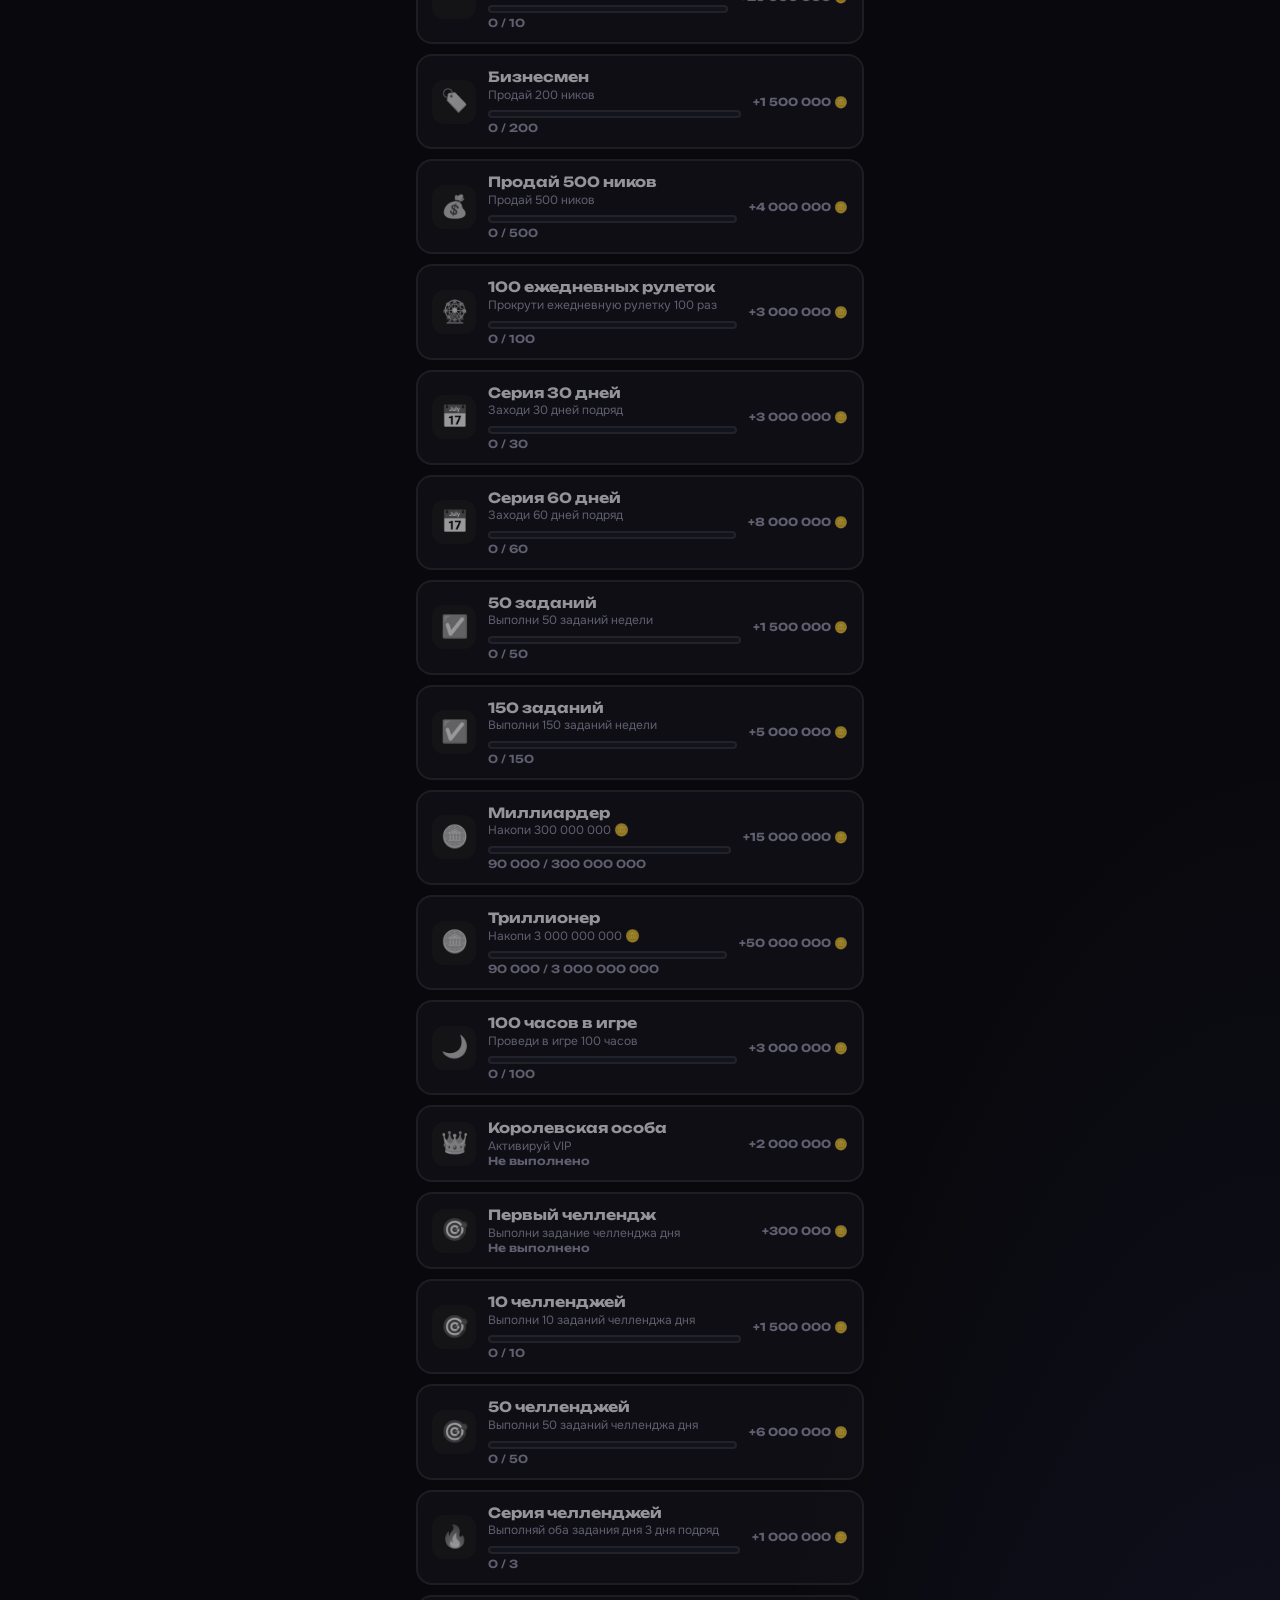
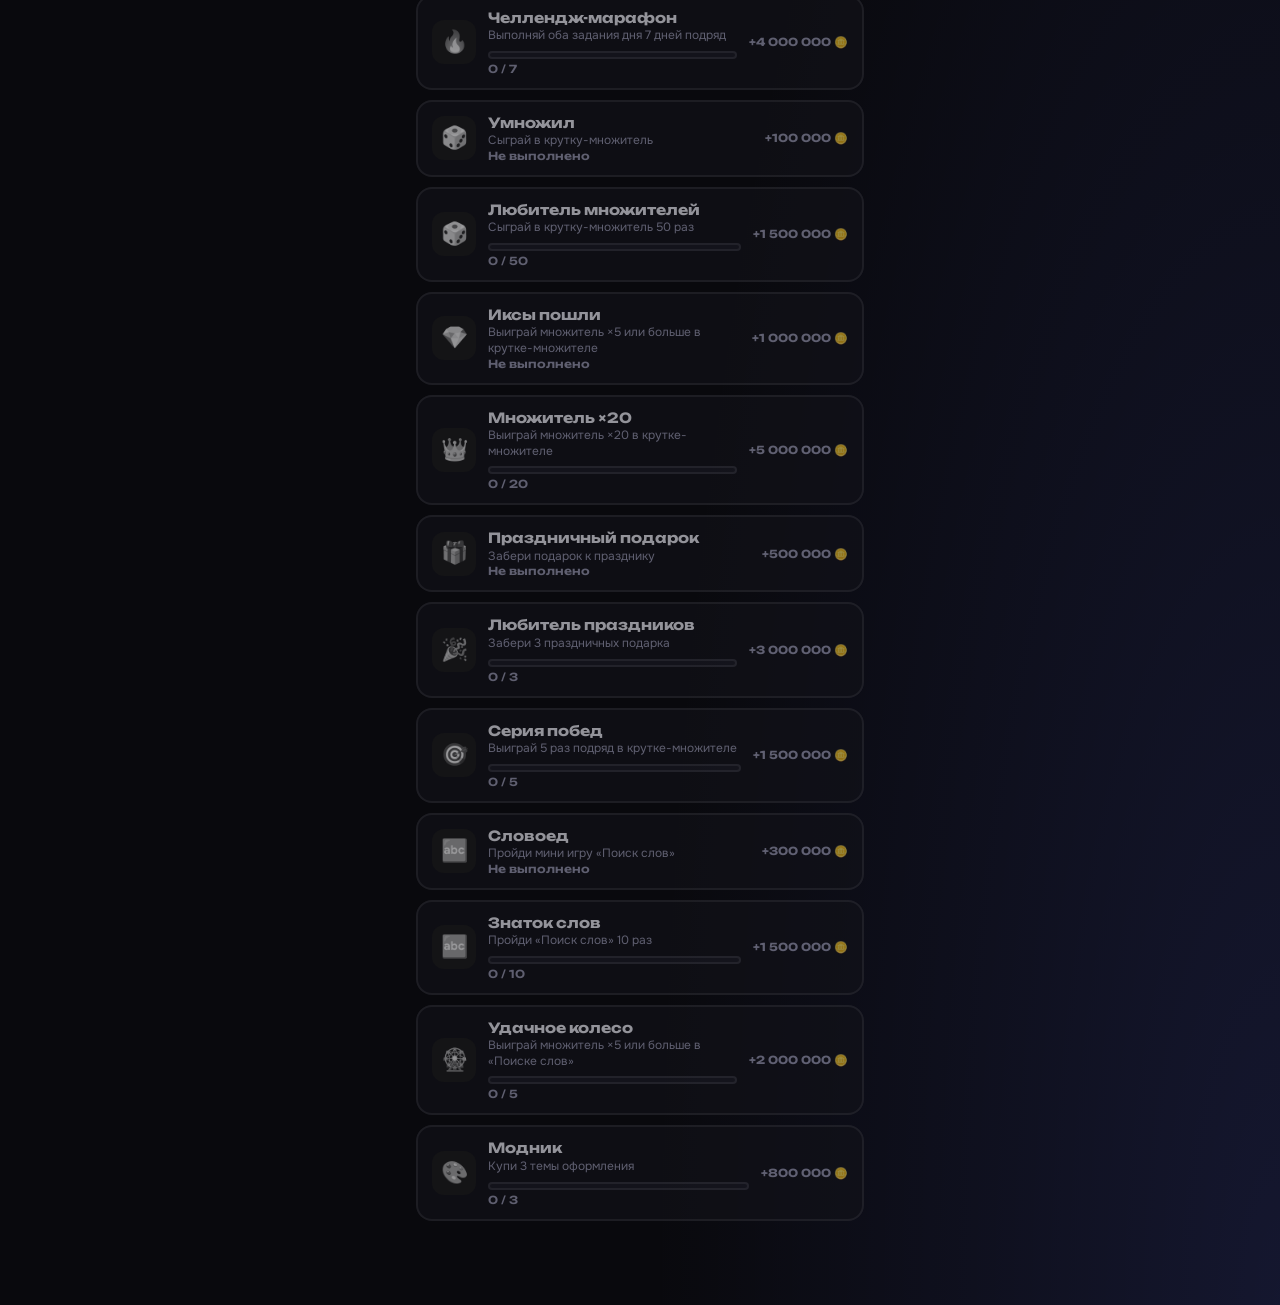
==== commit e11beb40: "Условия и конфиденциальность открываются внутри игры, а не во внешнем браузере Co-Authored-By: Claud" ====
--- a/achievements.html
+++ b/achievements.html
@@ -9,7 +9,7 @@
 <link rel="preconnect" href="https://fonts.gstatic.com" crossorigin>
 <link href="https://fonts.googleapis.com/css2?family=Unbounded:wght@600;800&family=Onest:wght@400;500;700&display=swap" rel="stylesheet">
 <script src="https://telegram.org/js/telegram-web-app.js"></script>
-<link rel="stylesheet" href="css/style.css?v=20261102zzzt"><link rel="stylesheet" href="css/v2.css?v=20261102zzzt"><script>try{if((JSON.parse(localStorage.getItem("nameroulette")||"{}")).ui2!==0)document.documentElement.classList.add("v2")}catch(e){document.documentElement.classList.add("v2")}</script>
+<link rel="stylesheet" href="css/style.css?v=20261102zzzu"><link rel="stylesheet" href="css/v2.css?v=20261102zzzu"><script>try{if((JSON.parse(localStorage.getItem("nameroulette")||"{}")).ui2!==0)document.documentElement.classList.add("v2")}catch(e){document.documentElement.classList.add("v2")}</script>
 </head>
 <body data-page="ach">
 <div id="boot" aria-hidden="true"><div class="bt-glow"></div><div class="bt-logo"><span>@</span></div>
@@ -111,6 +111,6 @@
 <div class="selbar" id="selbar"><span id="selinfo"></span><button class="btn main sm" id="selsell">Продать</button></div>
 <div class="toast" id="toast" role="status"></div>
 
-<script src="js/app.js?v=20261102zzzt"></script>
+<script src="js/app.js?v=20261102zzzu"></script>
 </body>
 </html>
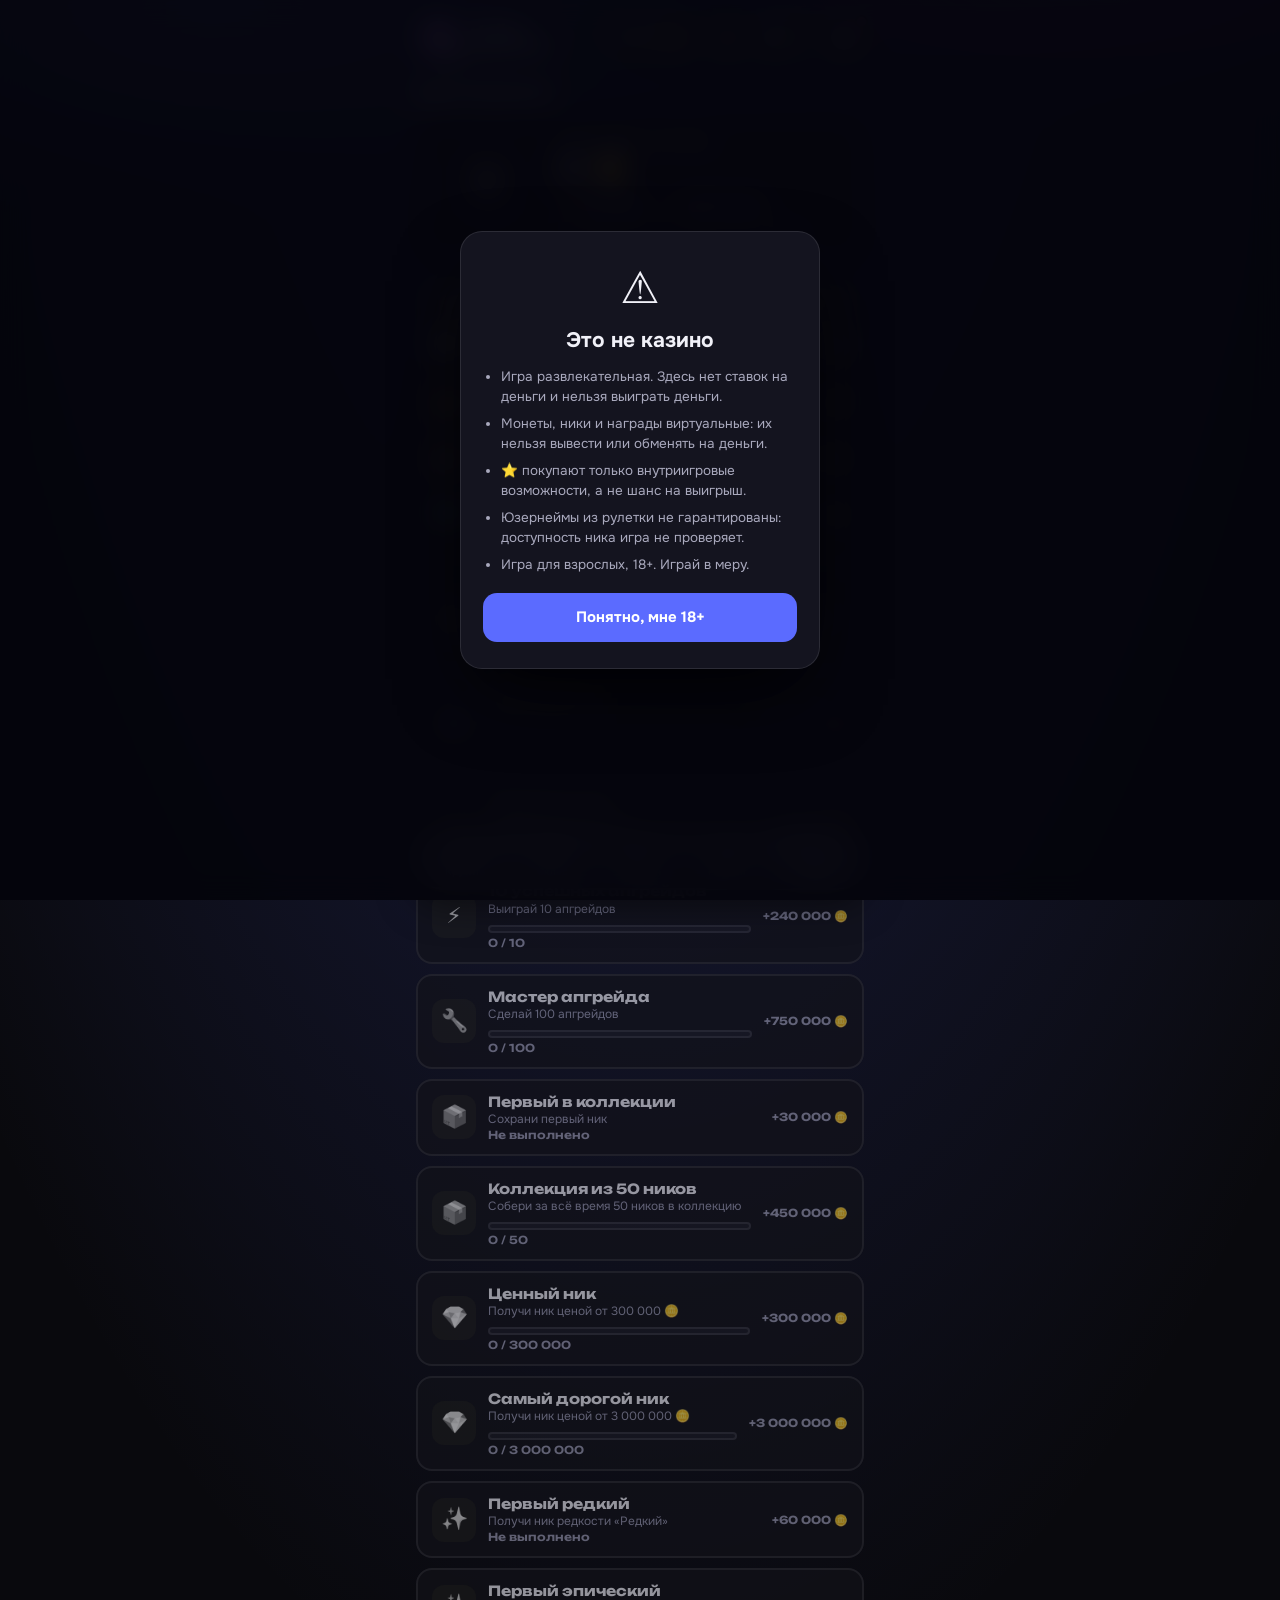
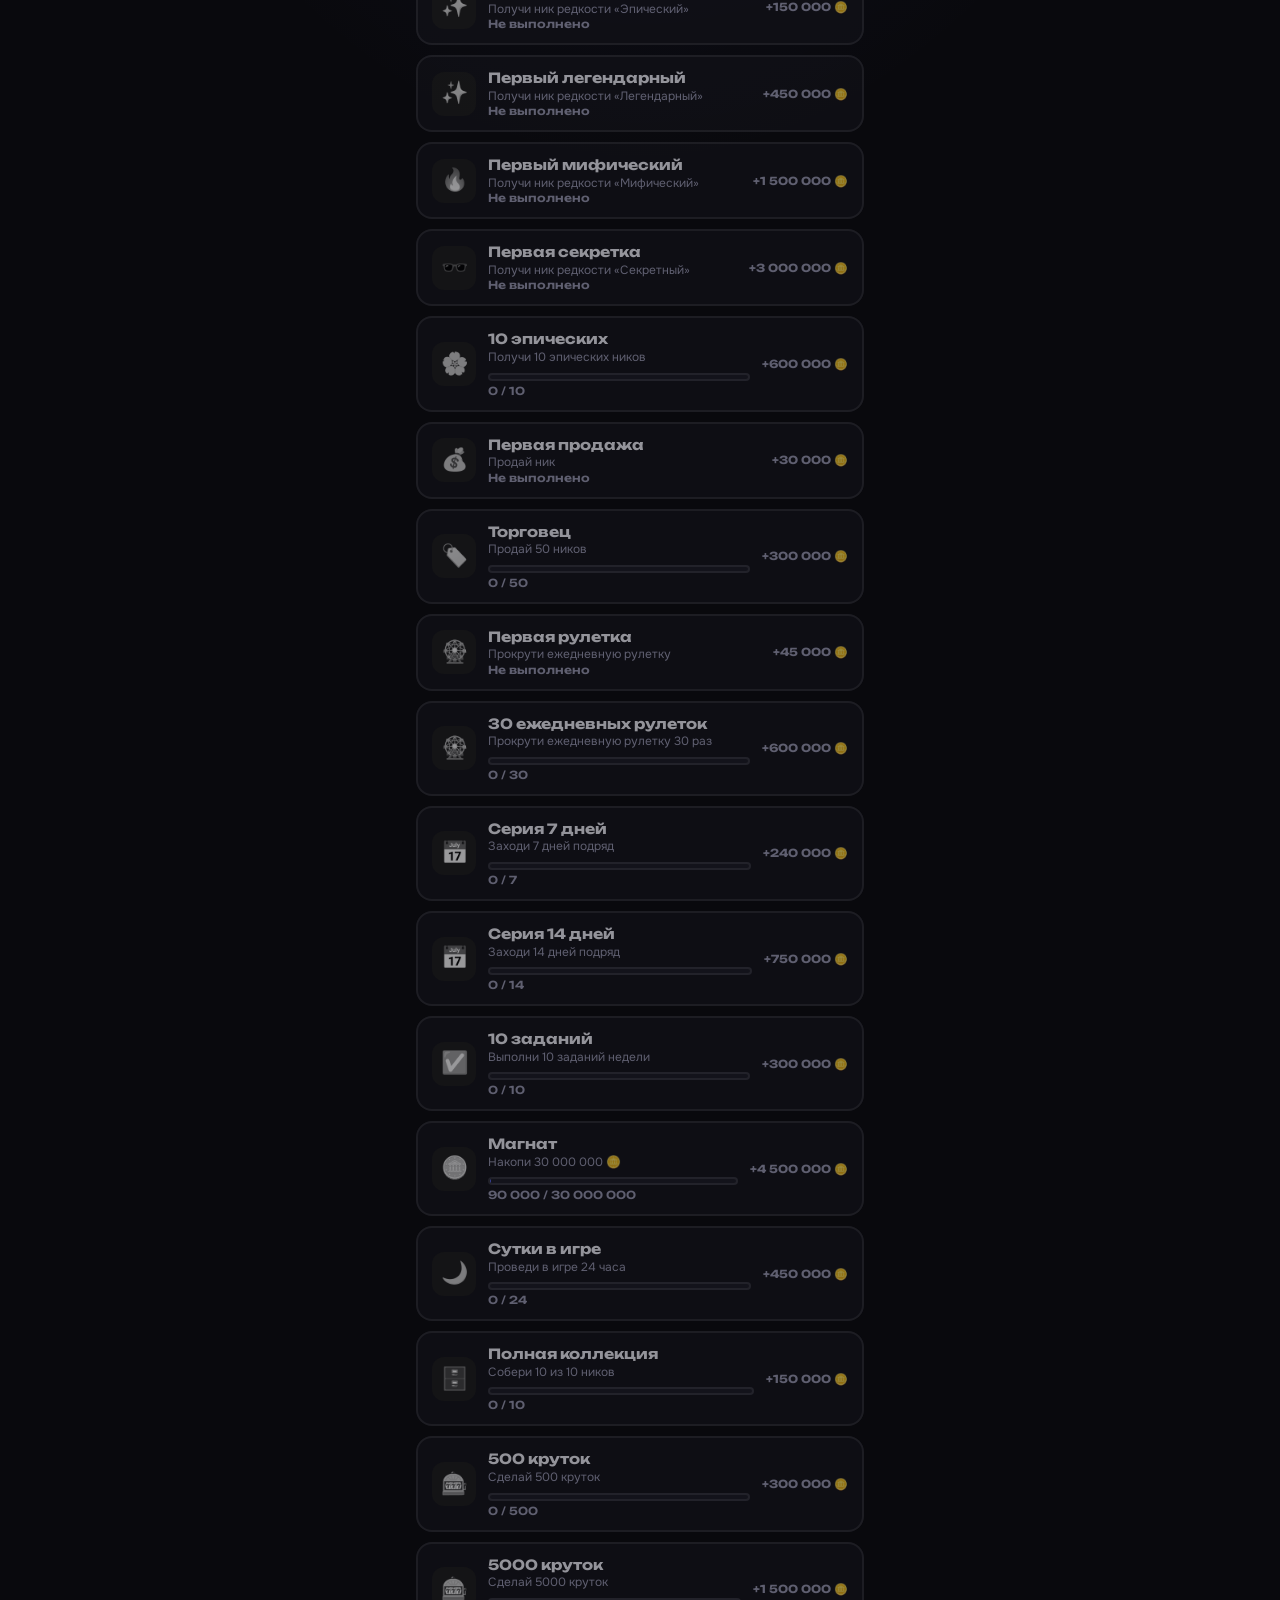
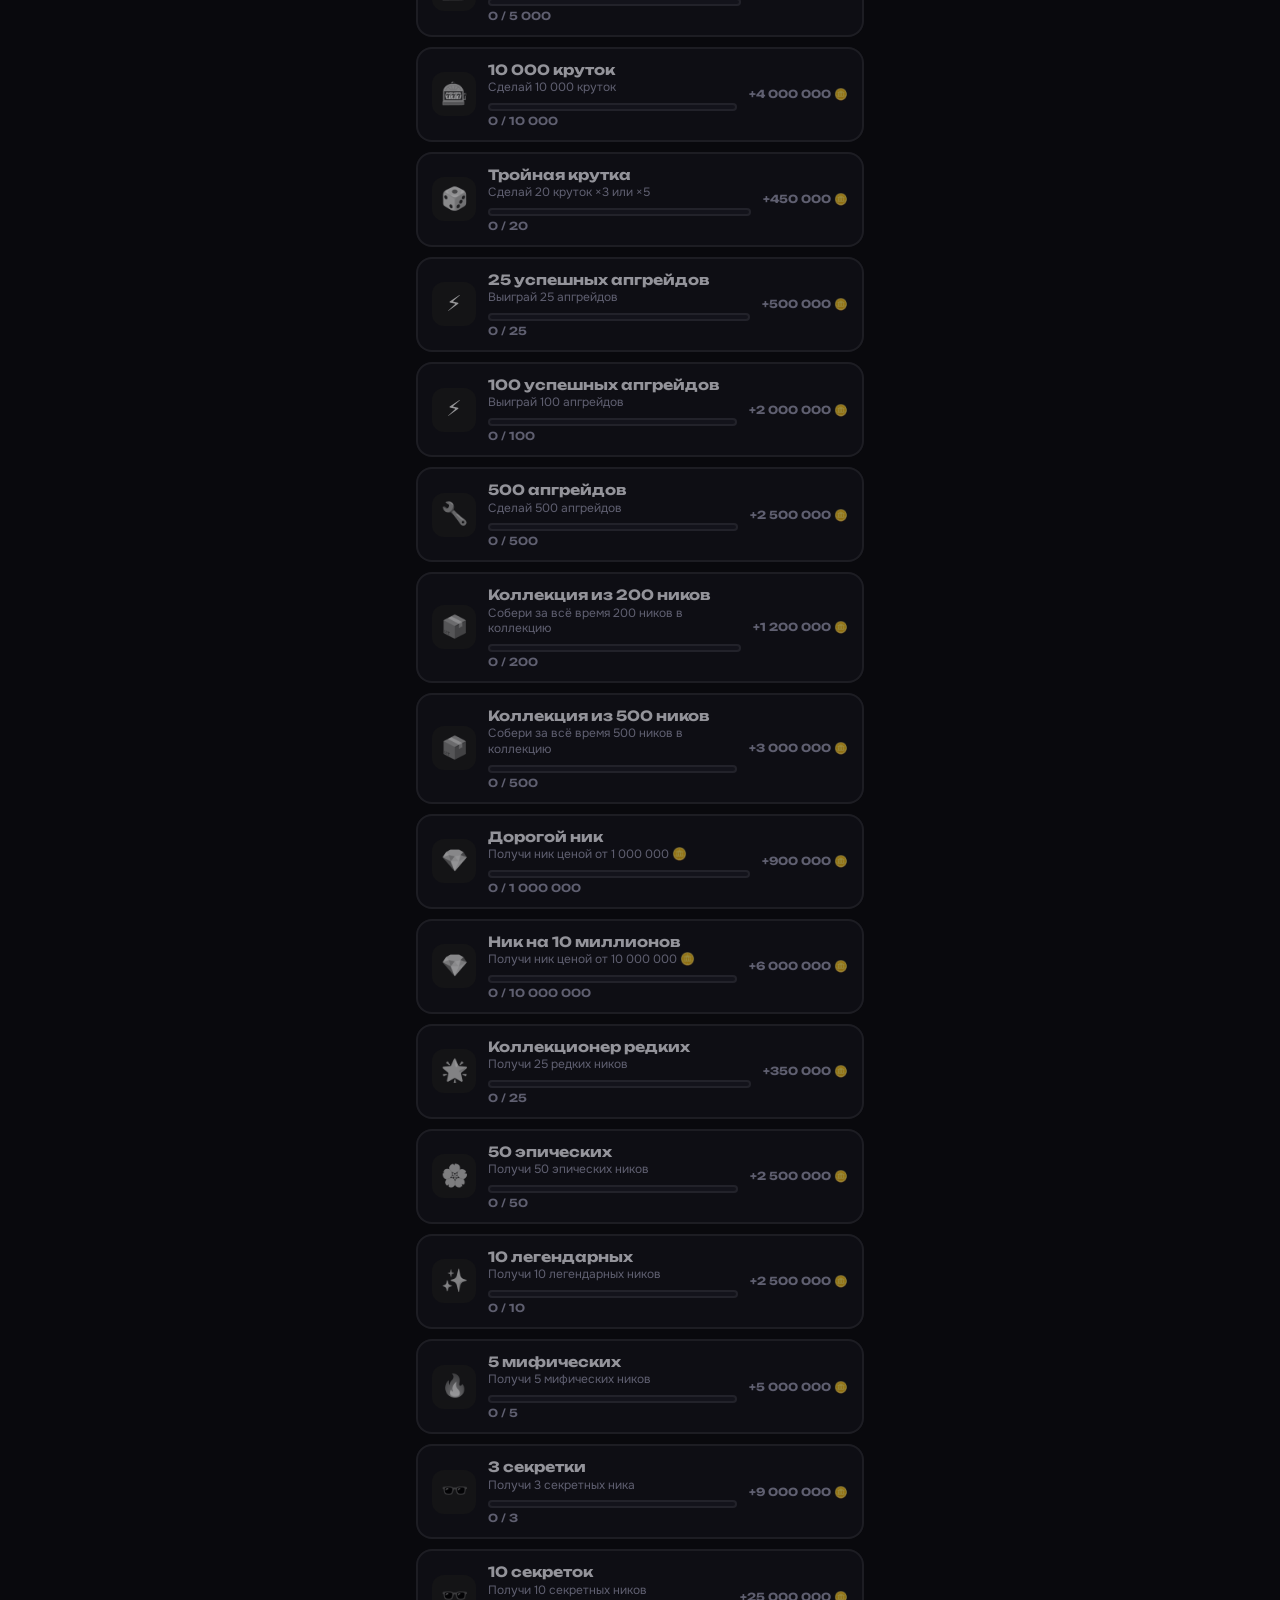
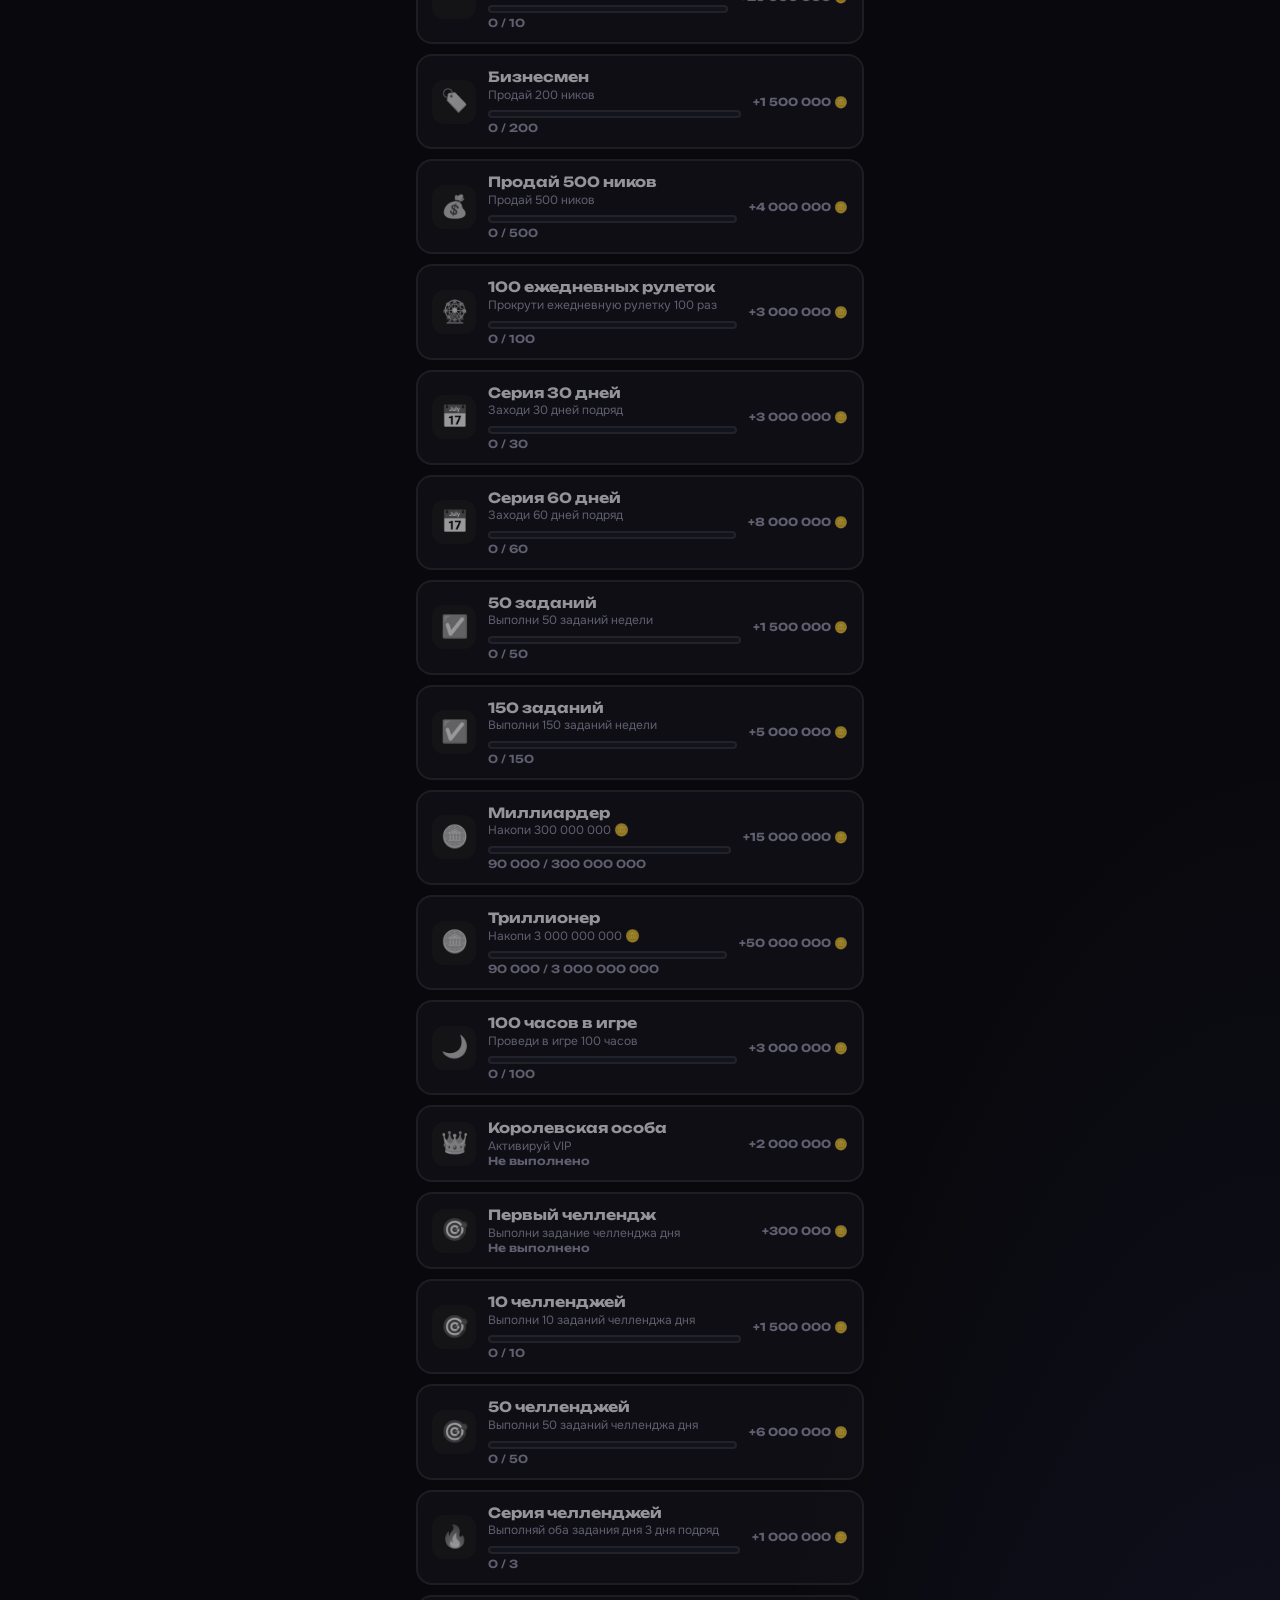
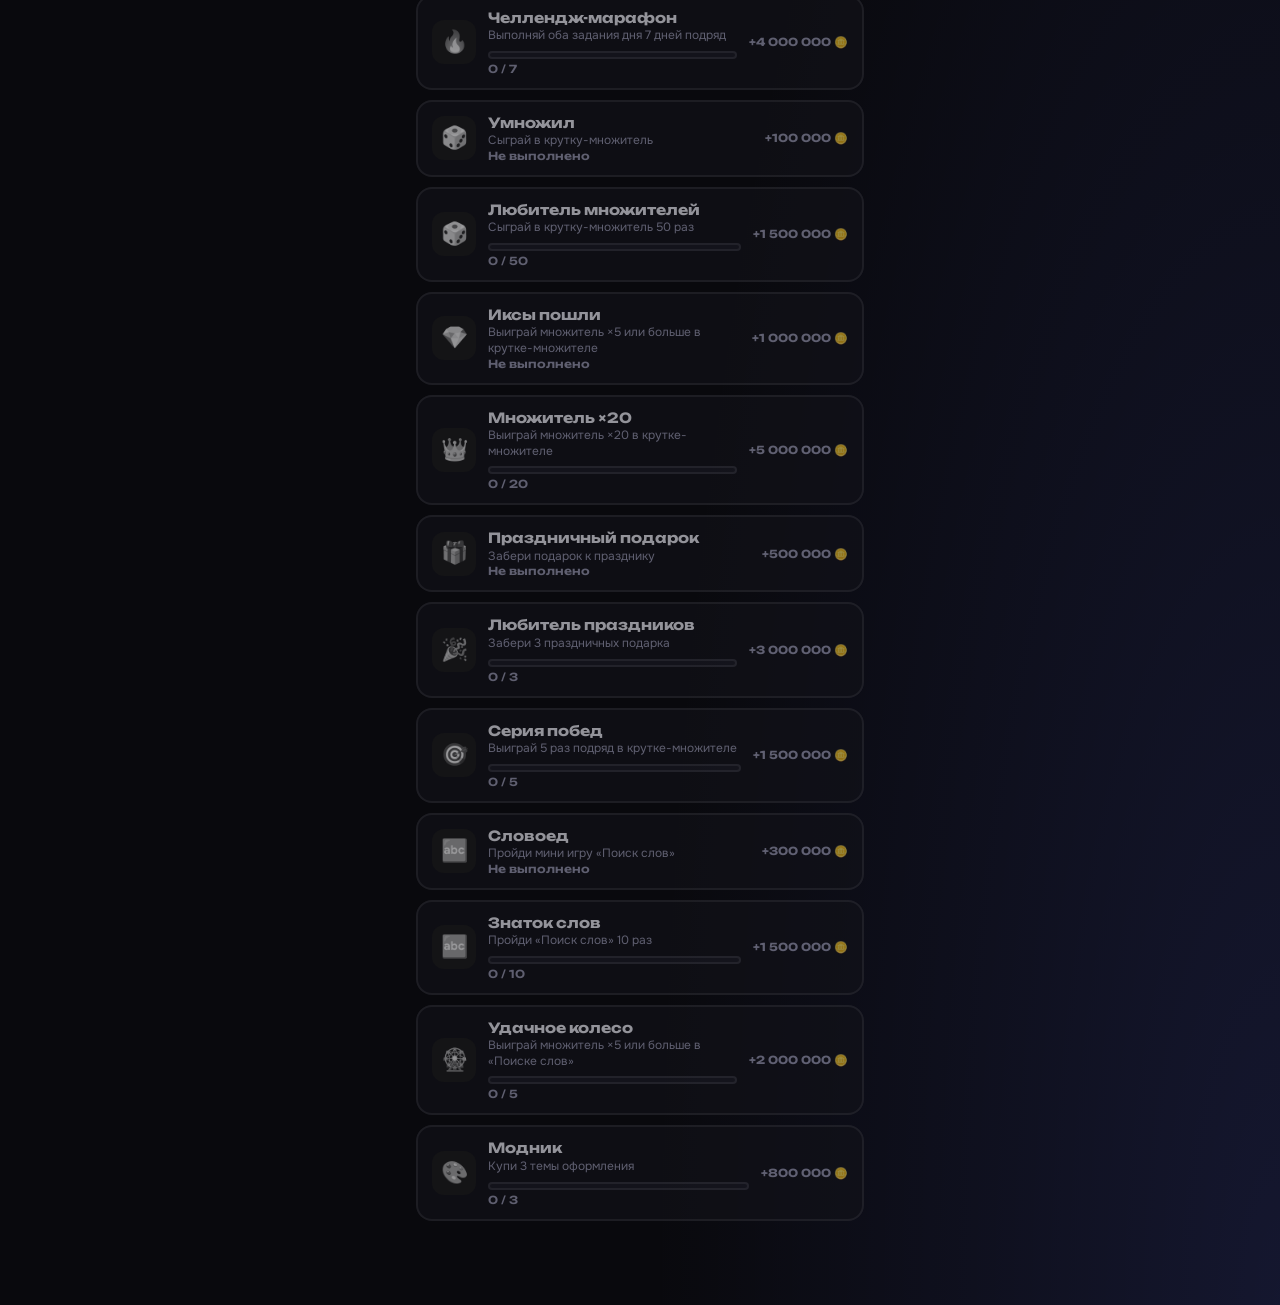
==== commit 22493599: "Нижняя панель: плавающее «жидкое стекло» в стиле iOS Co-Authored-By: Claude Sonnet 5.5 <noreply@anth" ====
--- a/achievements.html
+++ b/achievements.html
@@ -9,7 +9,7 @@
 <link rel="preconnect" href="https://fonts.gstatic.com" crossorigin>
 <link href="https://fonts.googleapis.com/css2?family=Unbounded:wght@600;800&family=Onest:wght@400;500;700&display=swap" rel="stylesheet">
 <script src="https://telegram.org/js/telegram-web-app.js"></script>
-<link rel="stylesheet" href="css/style.css?v=20261102zzzu"><link rel="stylesheet" href="css/v2.css?v=20261102zzzu"><script>try{if((JSON.parse(localStorage.getItem("nameroulette")||"{}")).ui2!==0)document.documentElement.classList.add("v2")}catch(e){document.documentElement.classList.add("v2")}</script>
+<link rel="stylesheet" href="css/style.css?v=20261102zzzv"><link rel="stylesheet" href="css/v2.css?v=20261102zzzv"><script>try{if((JSON.parse(localStorage.getItem("nameroulette")||"{}")).ui2!==0)document.documentElement.classList.add("v2")}catch(e){document.documentElement.classList.add("v2")}</script>
 </head>
 <body data-page="ach">
 <div id="boot" aria-hidden="true"><div class="bt-glow"></div><div class="bt-logo"><span>@</span></div>
@@ -111,6 +111,6 @@
 <div class="selbar" id="selbar"><span id="selinfo"></span><button class="btn main sm" id="selsell">Продать</button></div>
 <div class="toast" id="toast" role="status"></div>
 
-<script src="js/app.js?v=20261102zzzu"></script>
+<script src="js/app.js?v=20261102zzzv"></script>
 </body>
 </html>
--- a/css/style.css
+++ b/css/style.css
@@ -1722,3 +1722,17 @@
 .mnres.lose{background:rgba(255,75,62,.18)}.mnres.win{background:rgba(61,220,132,.16)}
 .mnlim{text-align:center;color:var(--mute);font-size:12px;margin:8px 0}
 @media (prefers-reduced-motion:reduce){.mnc.op{animation:none}}
+
+/* ---------- Нижняя панель: «жидкое стекло» (как в iOS) ---------- */
+html body nav[role=tablist]{left:14px;right:14px;bottom:calc(10px + env(safe-area-inset-bottom));max-width:452px;margin:0 auto;padding:6px;border-radius:30px;border:1px solid rgba(255,255,255,.2);
+ background:linear-gradient(145deg,rgba(255,255,255,.2),rgba(255,255,255,.06) 55%,rgba(255,255,255,.12)),rgba(18,16,42,.32);
+ -webkit-backdrop-filter:blur(28px) saturate(200%) brightness(1.1);backdrop-filter:blur(28px) saturate(200%) brightness(1.1);
+ box-shadow:inset 0 1.5px 0 rgba(255,255,255,.55),inset 0 -1px 0 rgba(255,255,255,.1),inset 0 0 22px rgba(255,255,255,.07),0 14px 36px rgba(0,0,0,.5),0 2px 6px rgba(0,0,0,.3);overflow:hidden}
+html body nav[role=tablist]::before{content:"";position:absolute;left:8%;right:8%;top:0;height:46%;border-radius:0 0 50% 50%/0 0 100% 100%;background:linear-gradient(180deg,rgba(255,255,255,.2),transparent);pointer-events:none}
+html body nav button{position:relative;z-index:1;border-radius:24px;color:rgba(255,255,255,.62);padding:7px 2px 6px}
+html body nav [aria-selected=true]{color:#fff;background:linear-gradient(160deg,rgba(255,255,255,.34),rgba(255,255,255,.12));
+ box-shadow:inset 0 1.5px 0 rgba(255,255,255,.6),inset 0 -1px 0 rgba(255,255,255,.12),0 4px 14px rgba(0,0,0,.28),0 0 18px rgba(91,107,255,.28)}
+html body nav [aria-selected=true]::before{content:none}
+html body nav [aria-selected=true] svg{filter:drop-shadow(0 0 6px rgba(160,180,255,.7))}
+.toast{bottom:calc(90px + env(safe-area-inset-bottom))}
+@supports not ((backdrop-filter:blur(1px)) or (-webkit-backdrop-filter:blur(1px))){html body nav[role=tablist]{background:rgba(30,26,60,.92)}}
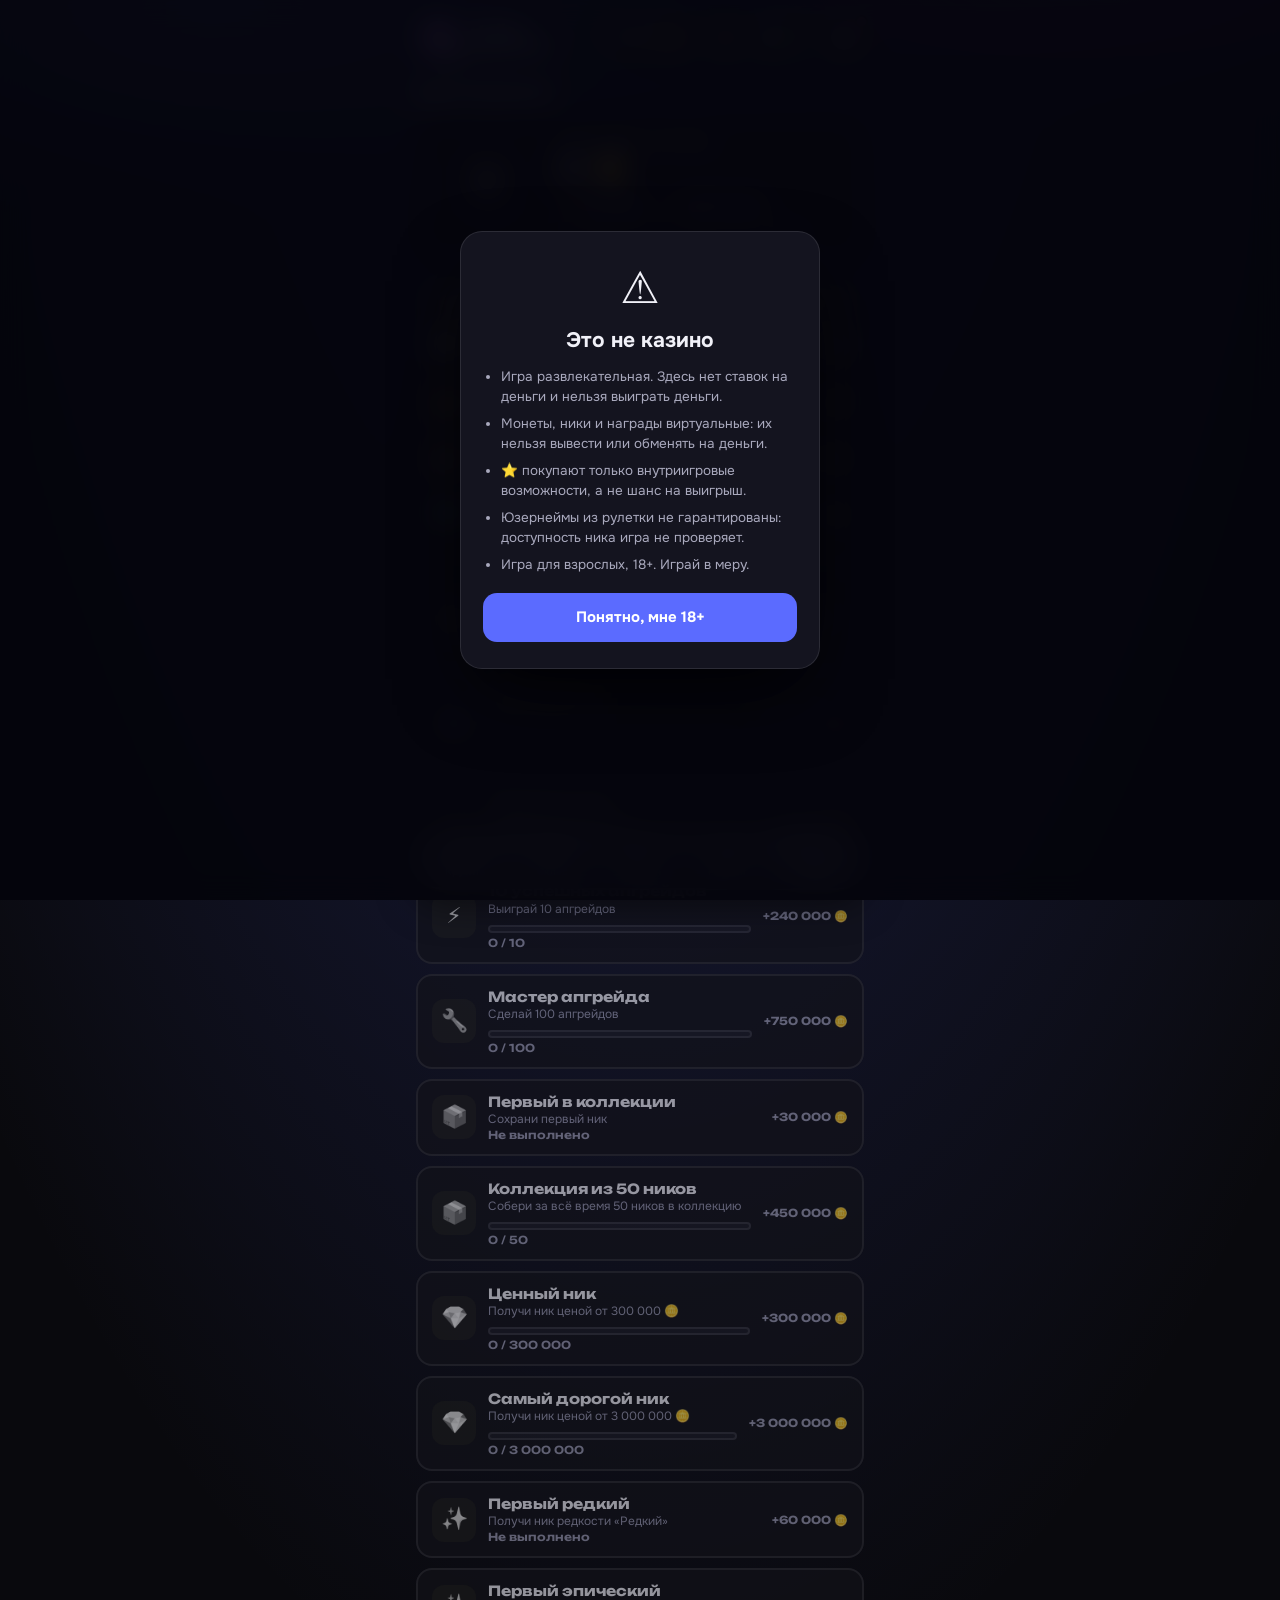
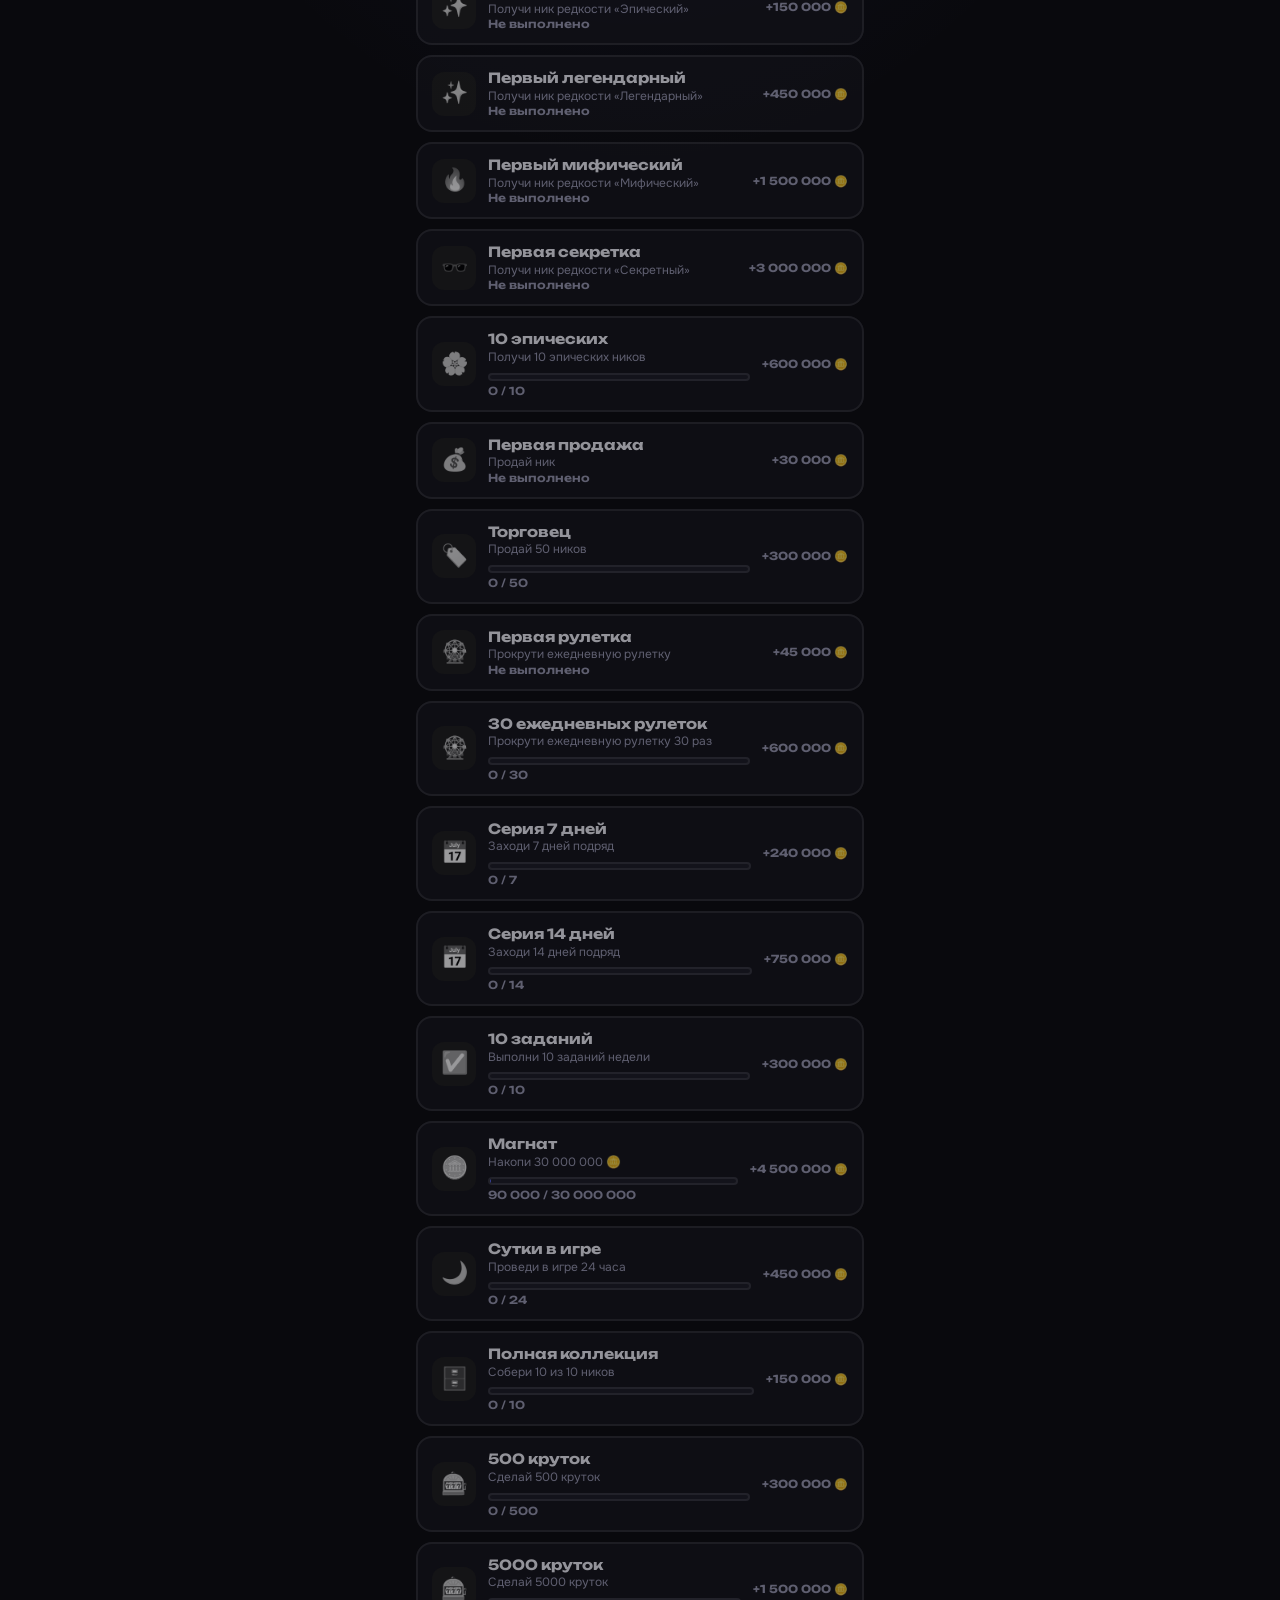
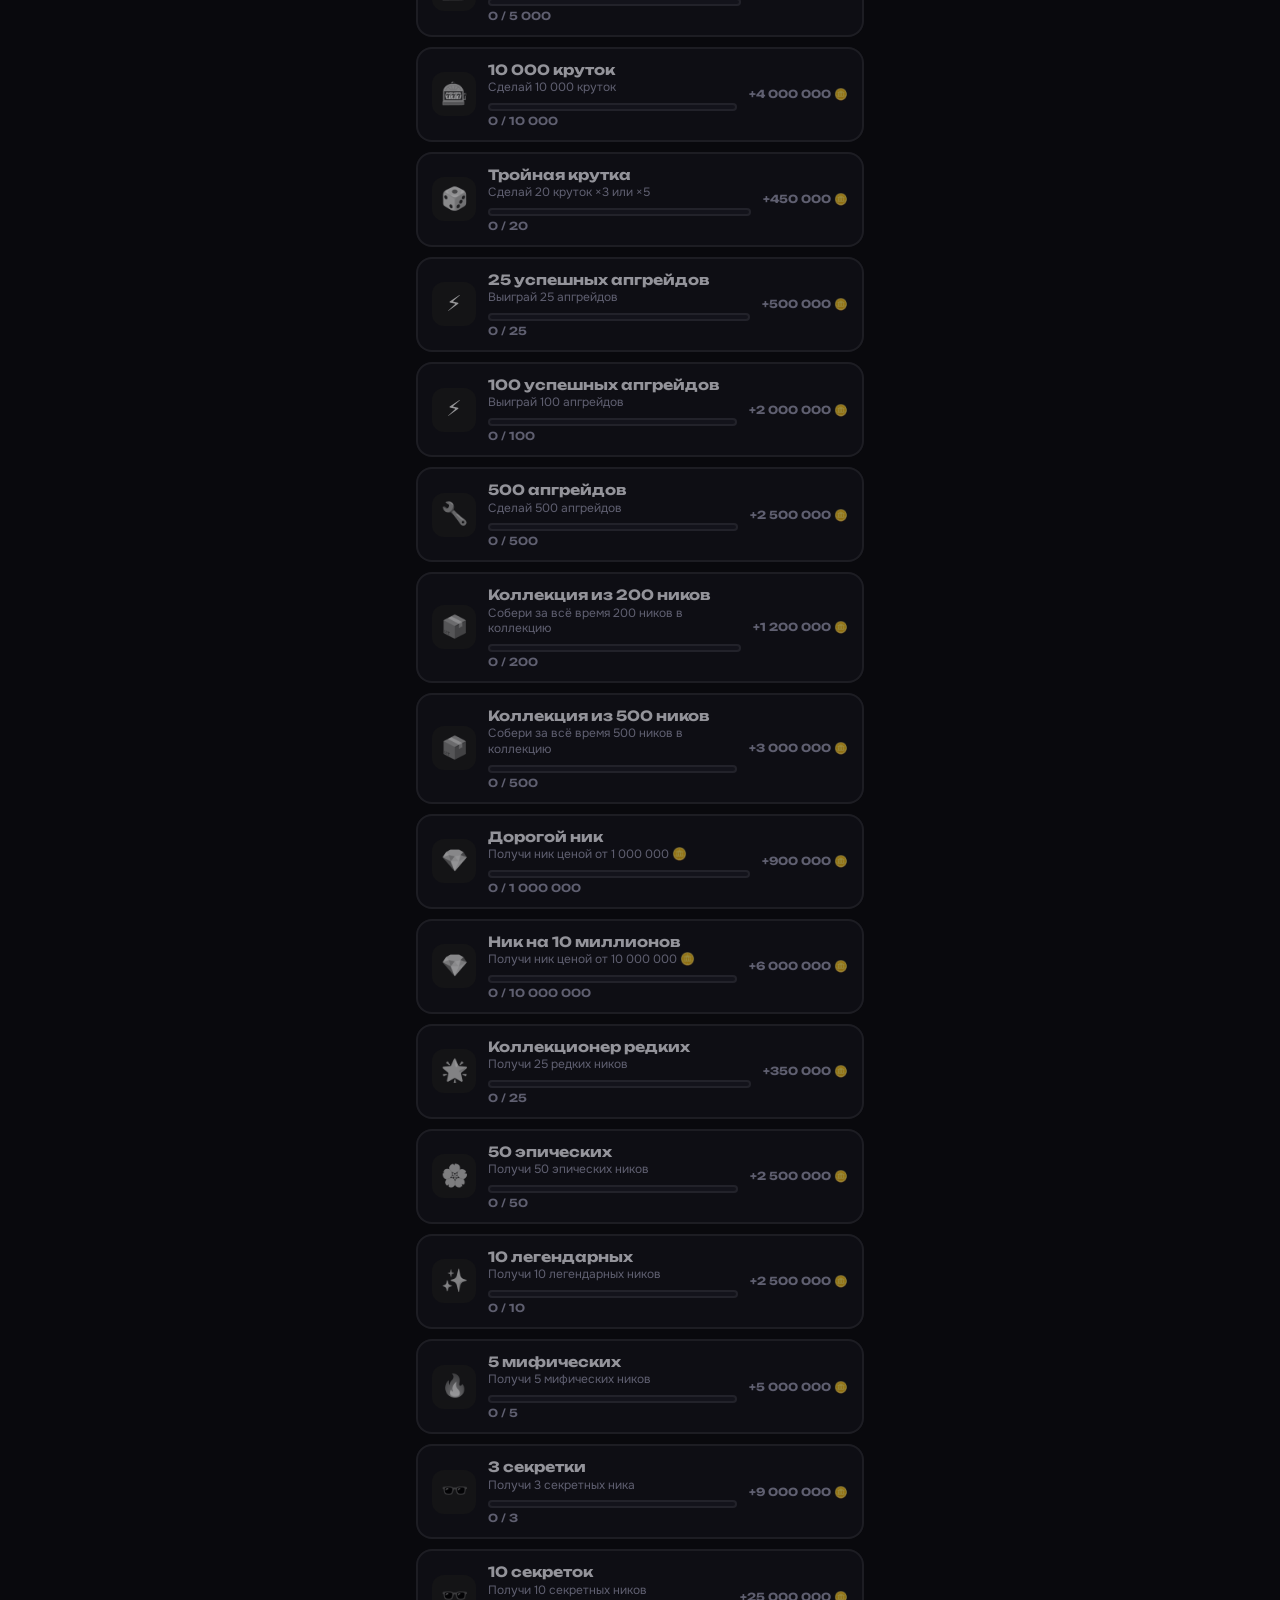
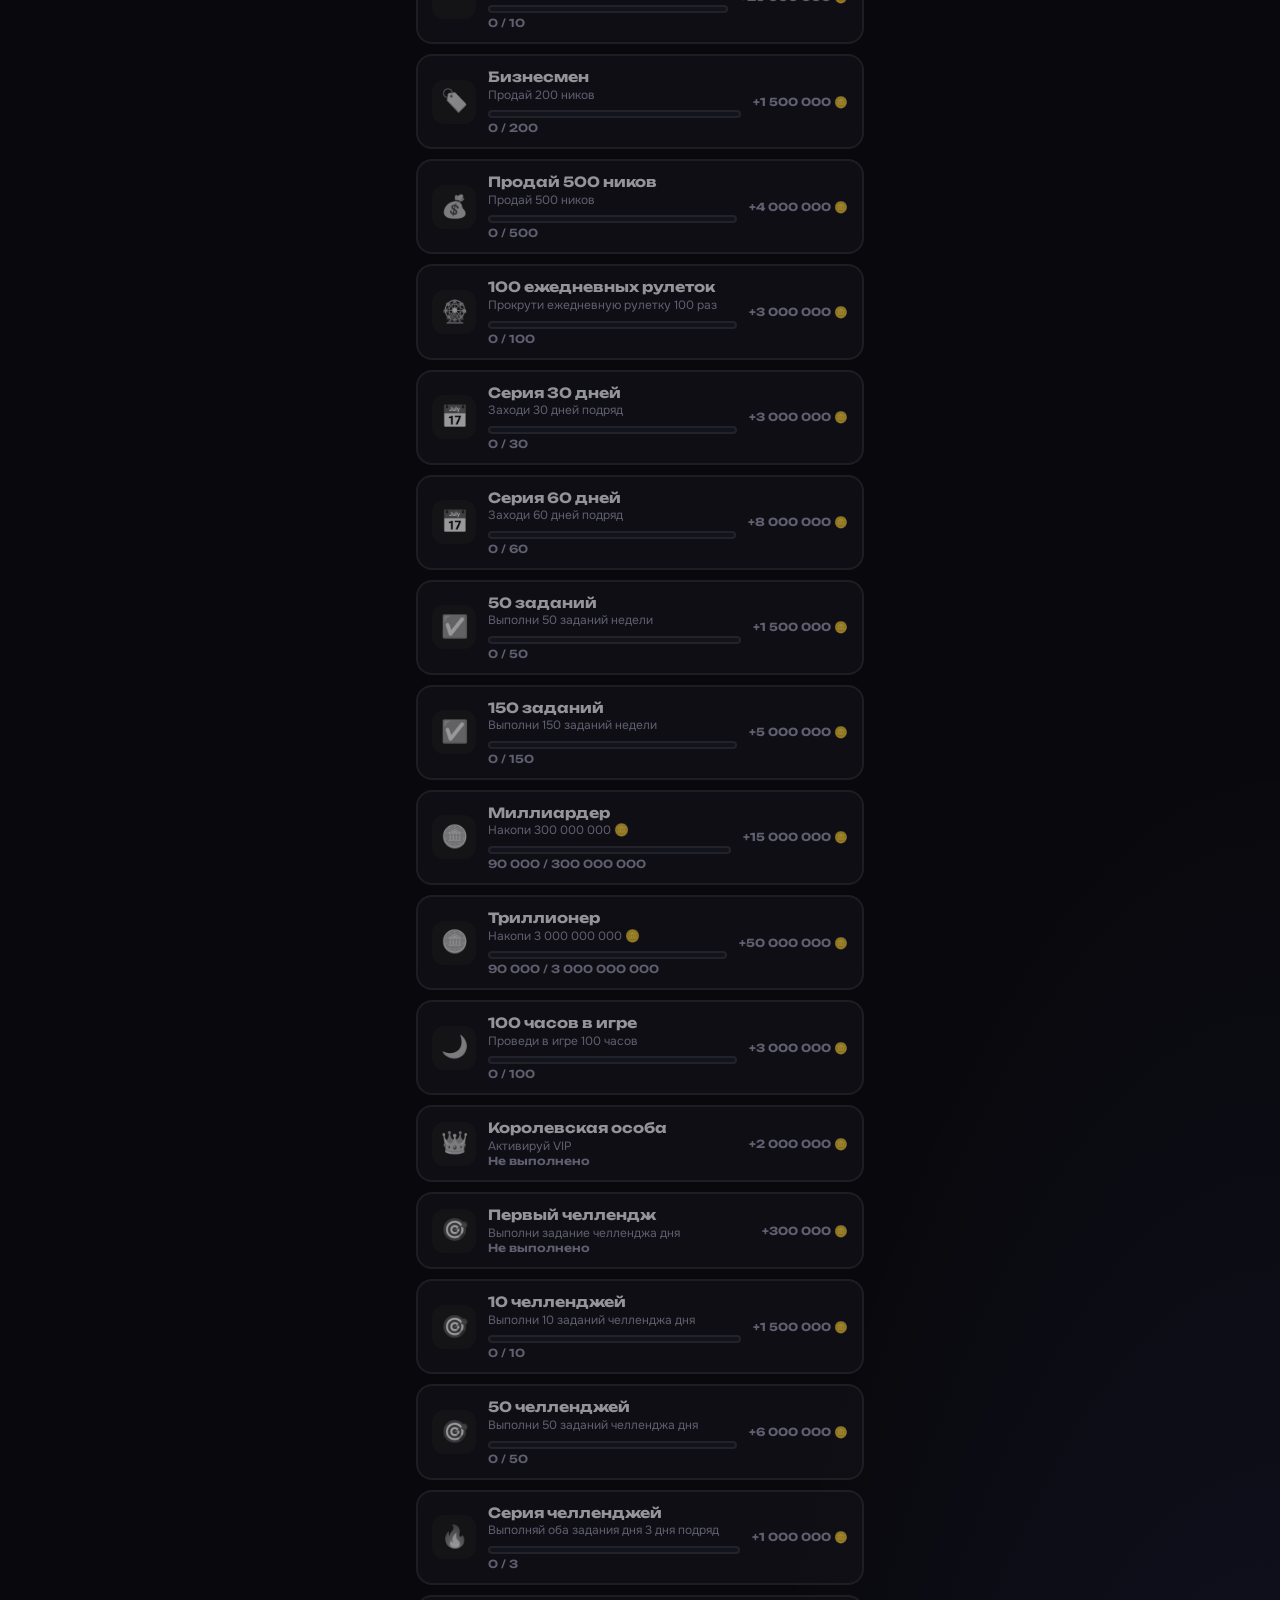
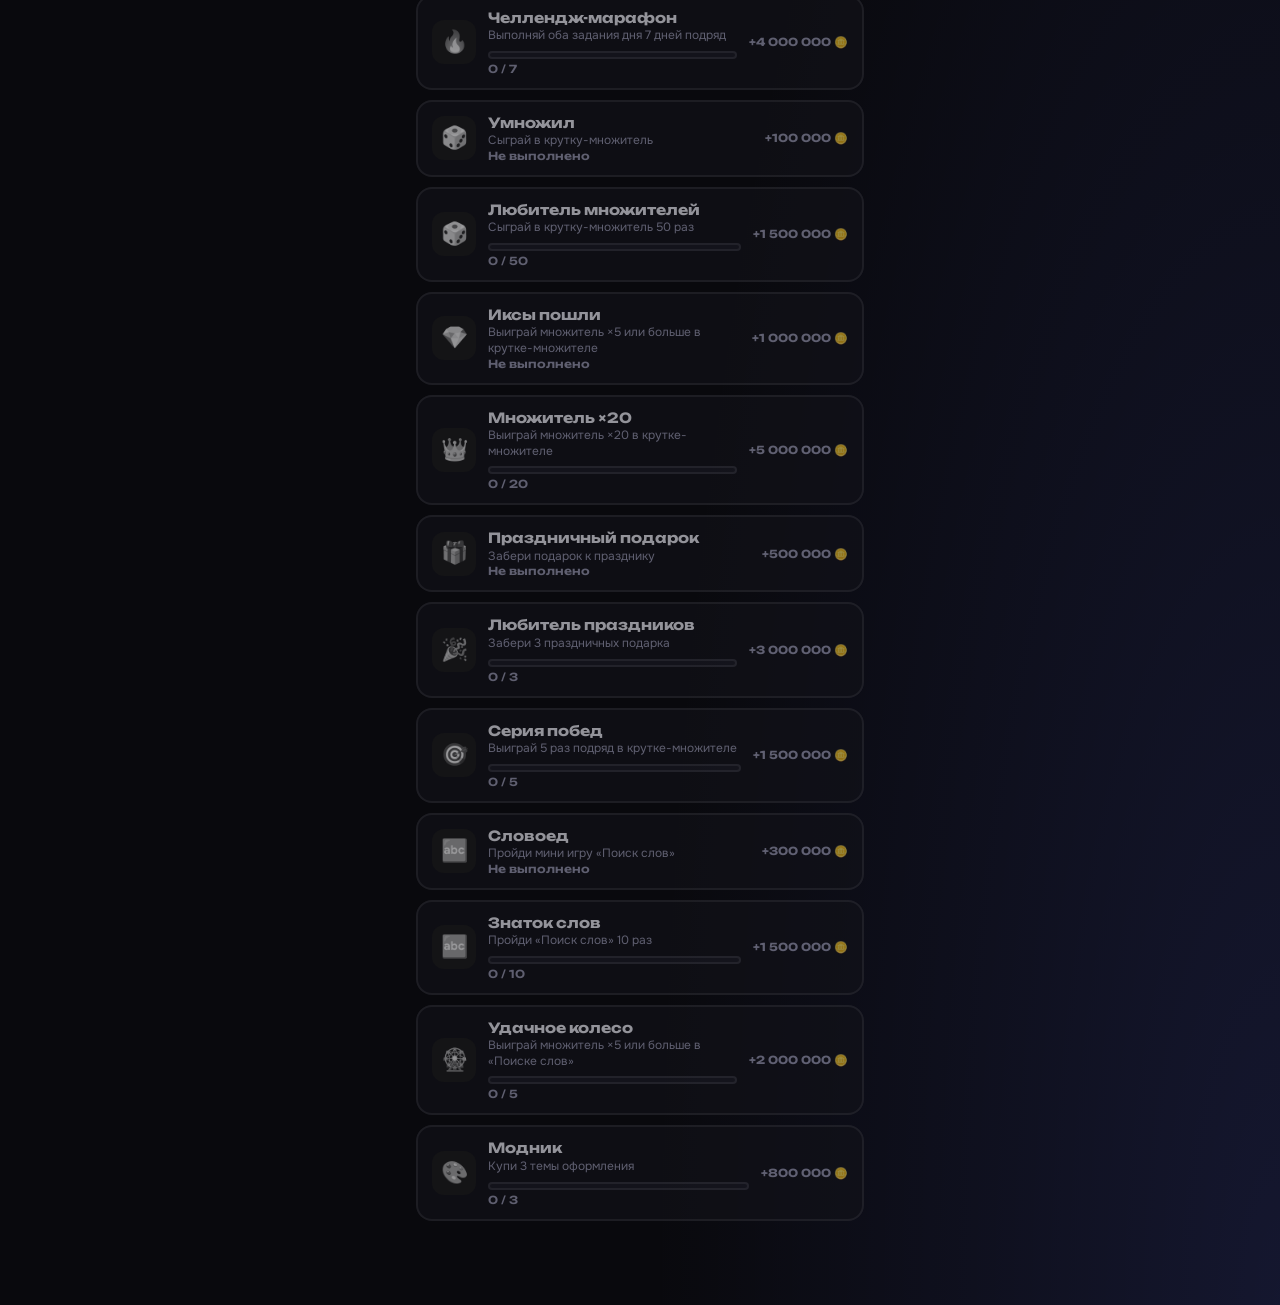
==== commit 1a1cf40b: "Кнопки над плавающей панелью: «Крутить», ×1/×3, тосты и плашки подняты, чтобы не перекрывались Co-Au" ====
--- a/achievements.html
+++ b/achievements.html
@@ -9,7 +9,7 @@
 <link rel="preconnect" href="https://fonts.gstatic.com" crossorigin>
 <link href="https://fonts.googleapis.com/css2?family=Unbounded:wght@600;800&family=Onest:wght@400;500;700&display=swap" rel="stylesheet">
 <script src="https://telegram.org/js/telegram-web-app.js"></script>
-<link rel="stylesheet" href="css/style.css?v=20261102zzzv"><link rel="stylesheet" href="css/v2.css?v=20261102zzzv"><script>try{if((JSON.parse(localStorage.getItem("nameroulette")||"{}")).ui2!==0)document.documentElement.classList.add("v2")}catch(e){document.documentElement.classList.add("v2")}</script>
+<link rel="stylesheet" href="css/style.css?v=20261102zzzw"><link rel="stylesheet" href="css/v2.css?v=20261102zzzw"><script>try{if((JSON.parse(localStorage.getItem("nameroulette")||"{}")).ui2!==0)document.documentElement.classList.add("v2")}catch(e){document.documentElement.classList.add("v2")}</script>
 </head>
 <body data-page="ach">
 <div id="boot" aria-hidden="true"><div class="bt-glow"></div><div class="bt-logo"><span>@</span></div>
@@ -111,6 +111,6 @@
 <div class="selbar" id="selbar"><span id="selinfo"></span><button class="btn main sm" id="selsell">Продать</button></div>
 <div class="toast" id="toast" role="status"></div>
 
-<script src="js/app.js?v=20261102zzzv"></script>
+<script src="js/app.js?v=20261102zzzw"></script>
 </body>
 </html>
--- a/css/style.css
+++ b/css/style.css
@@ -1736,3 +1736,14 @@
 html body nav [aria-selected=true] svg{filter:drop-shadow(0 0 6px rgba(160,180,255,.7))}
 .toast{bottom:calc(90px + env(safe-area-inset-bottom))}
 @supports not ((backdrop-filter:blur(1px)) or (-webkit-backdrop-filter:blur(1px))){html body nav[role=tablist]{background:rgba(30,26,60,.92)}}
+
+/* кнопки над плавающей панелью: поднять, чтобы не перекрывались */
+#spin{border-radius:22px;bottom:calc(90px + env(safe-area-inset-bottom))}
+#cnt{bottom:calc(154px + env(safe-area-inset-bottom));background:linear-gradient(145deg,rgba(255,255,255,.14),rgba(255,255,255,.05)),rgba(18,16,42,.4);-webkit-backdrop-filter:blur(18px) saturate(180%);backdrop-filter:blur(18px) saturate(180%);border:1px solid rgba(255,255,255,.18);box-shadow:inset 0 1px 0 rgba(255,255,255,.35),0 8px 22px rgba(0,0,0,.4)}
+#tab-game{padding-bottom:176px}
+.selbar{bottom:calc(86px + env(safe-area-inset-bottom))}
+.mebar{bottom:94px}
+#adb{bottom:calc(92px + env(safe-area-inset-bottom))}
+.toast{bottom:calc(210px + env(safe-area-inset-bottom))}
+#upres{scroll-margin-bottom:116px}
+section .usheet .sbox{padding-bottom:calc(100px + env(safe-area-inset-bottom))}
